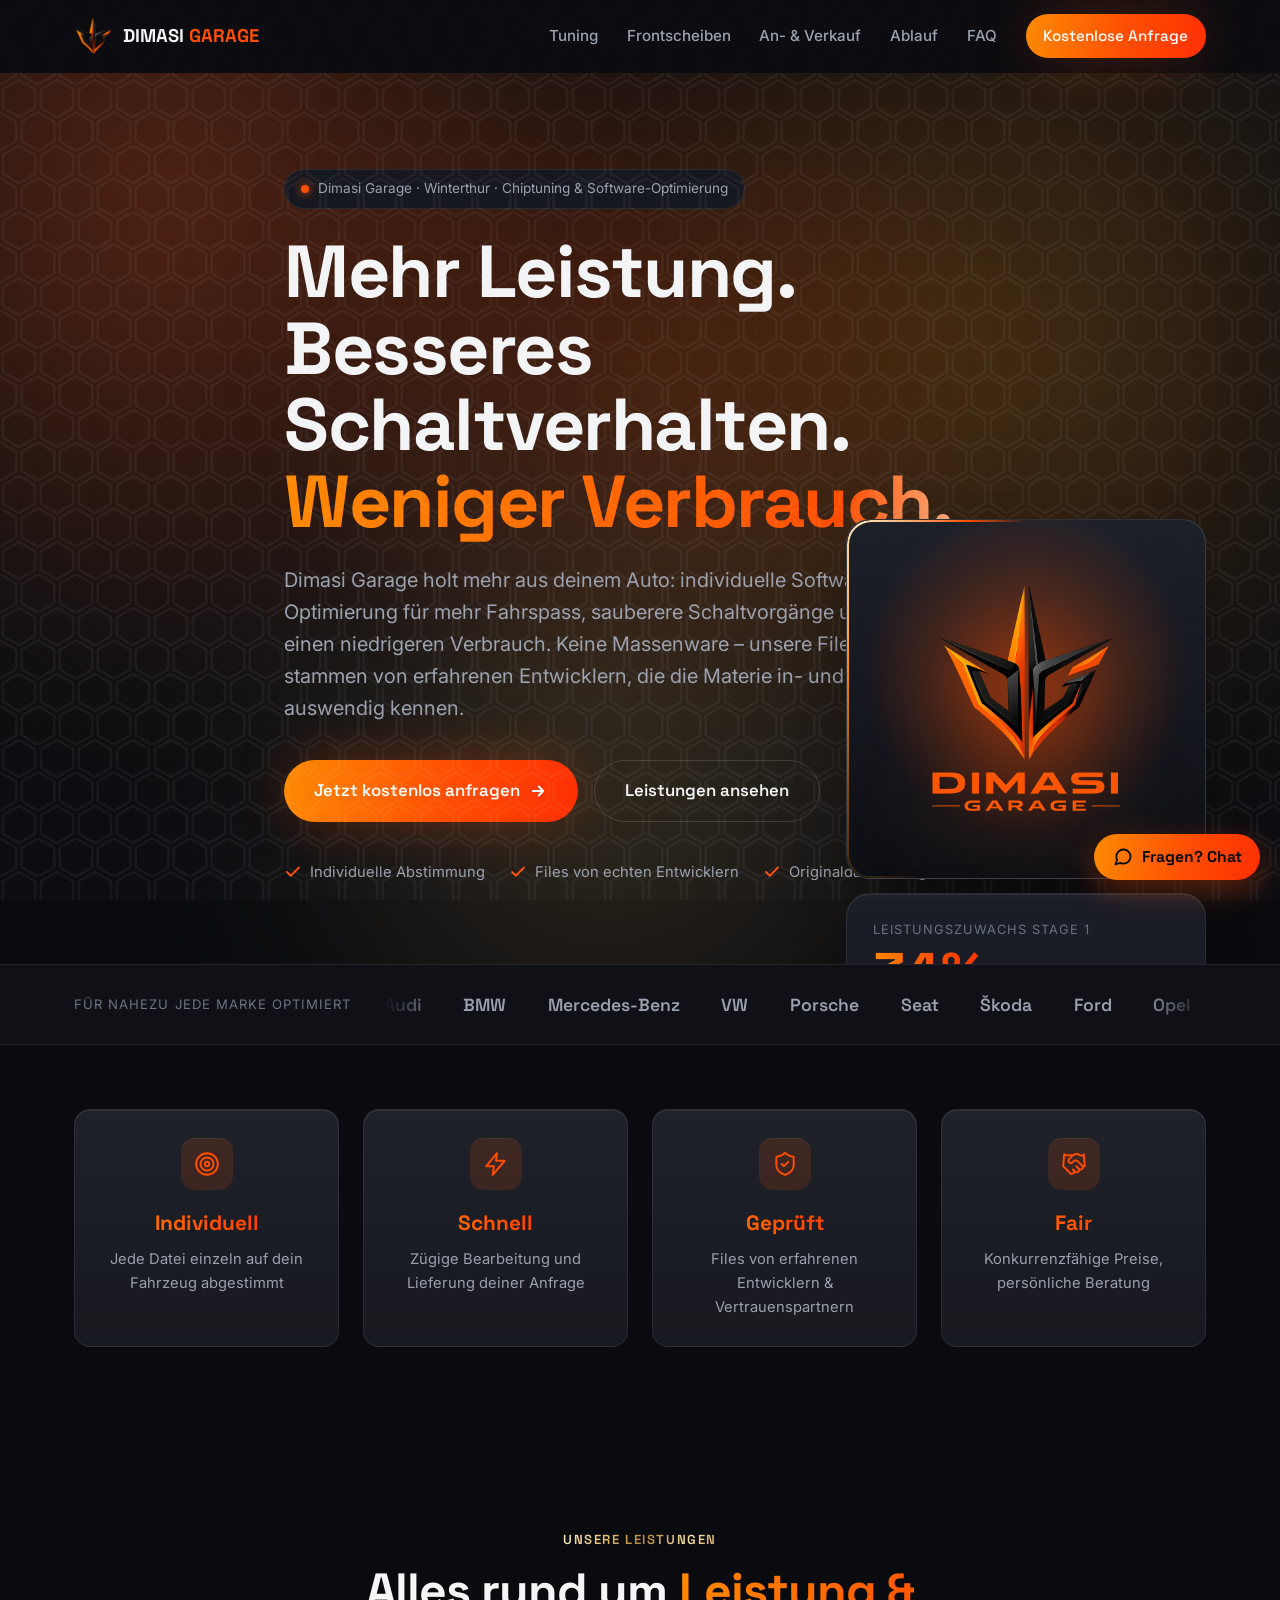
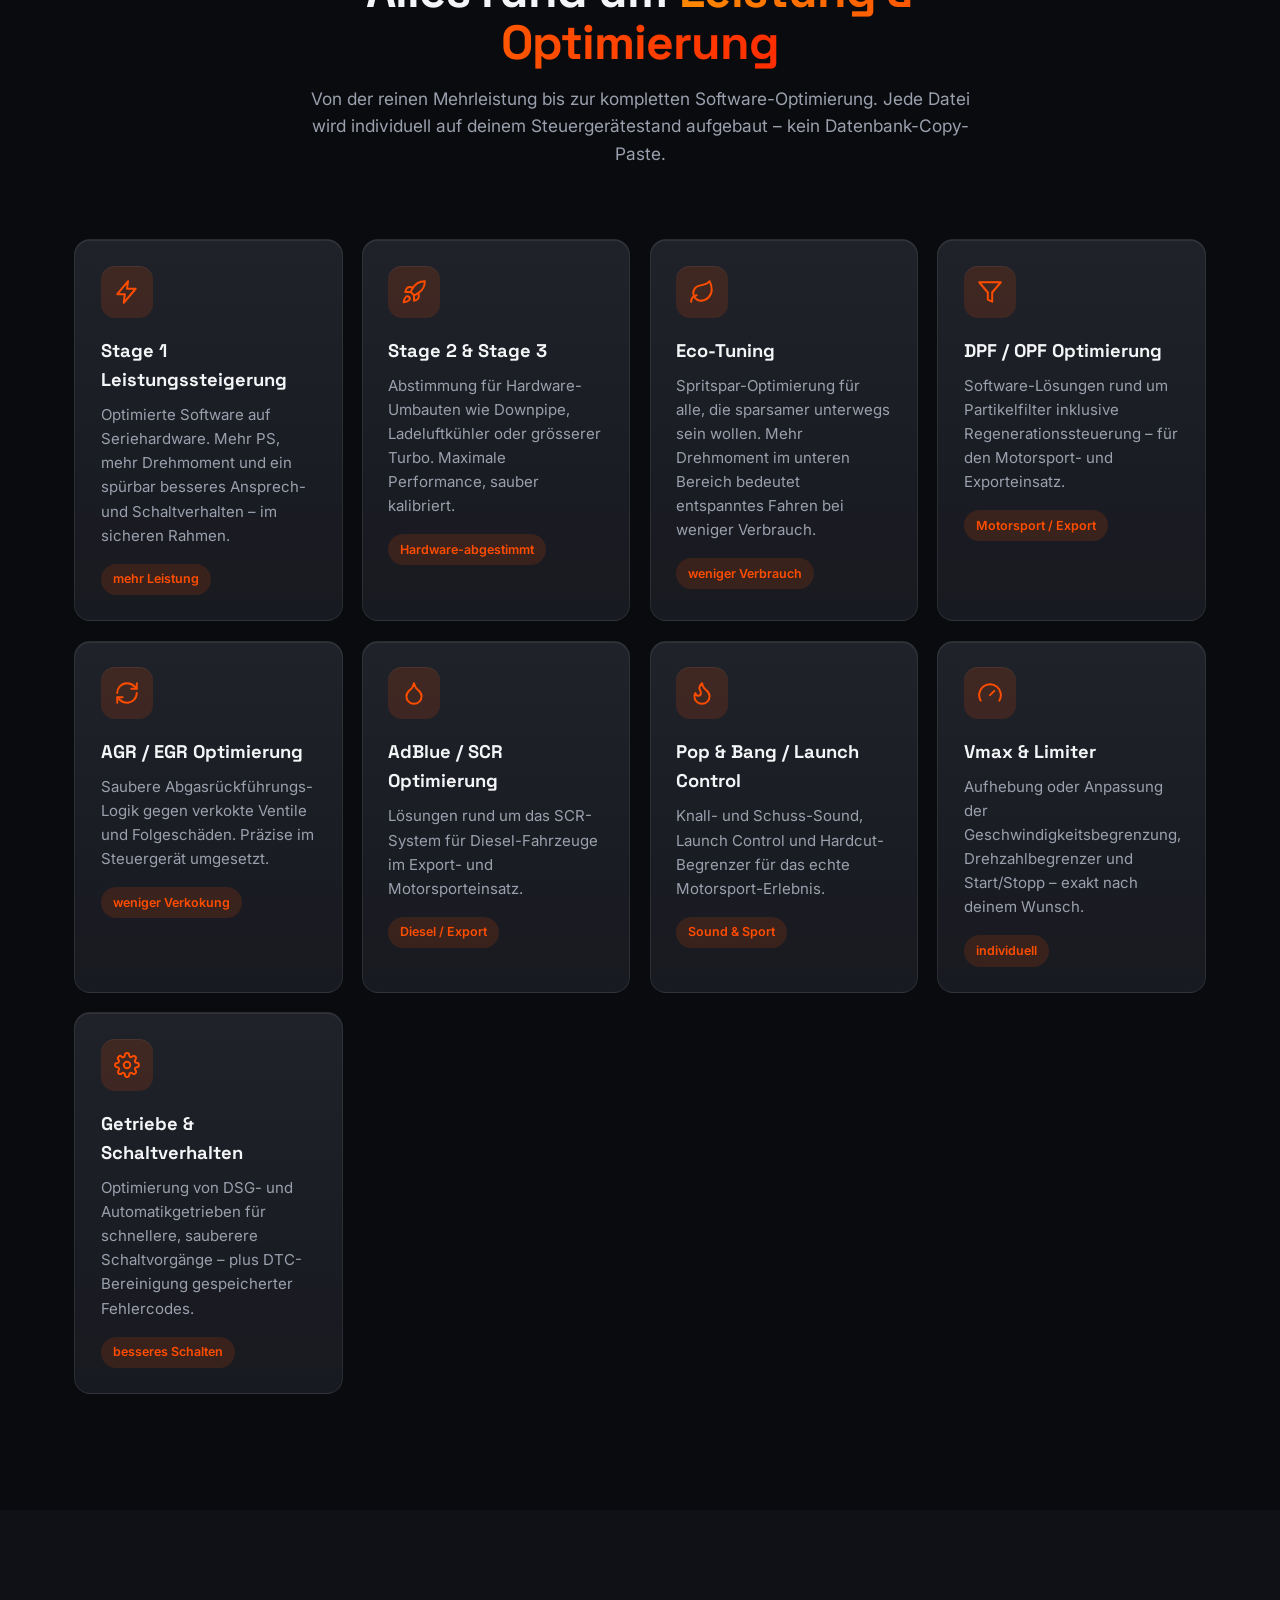
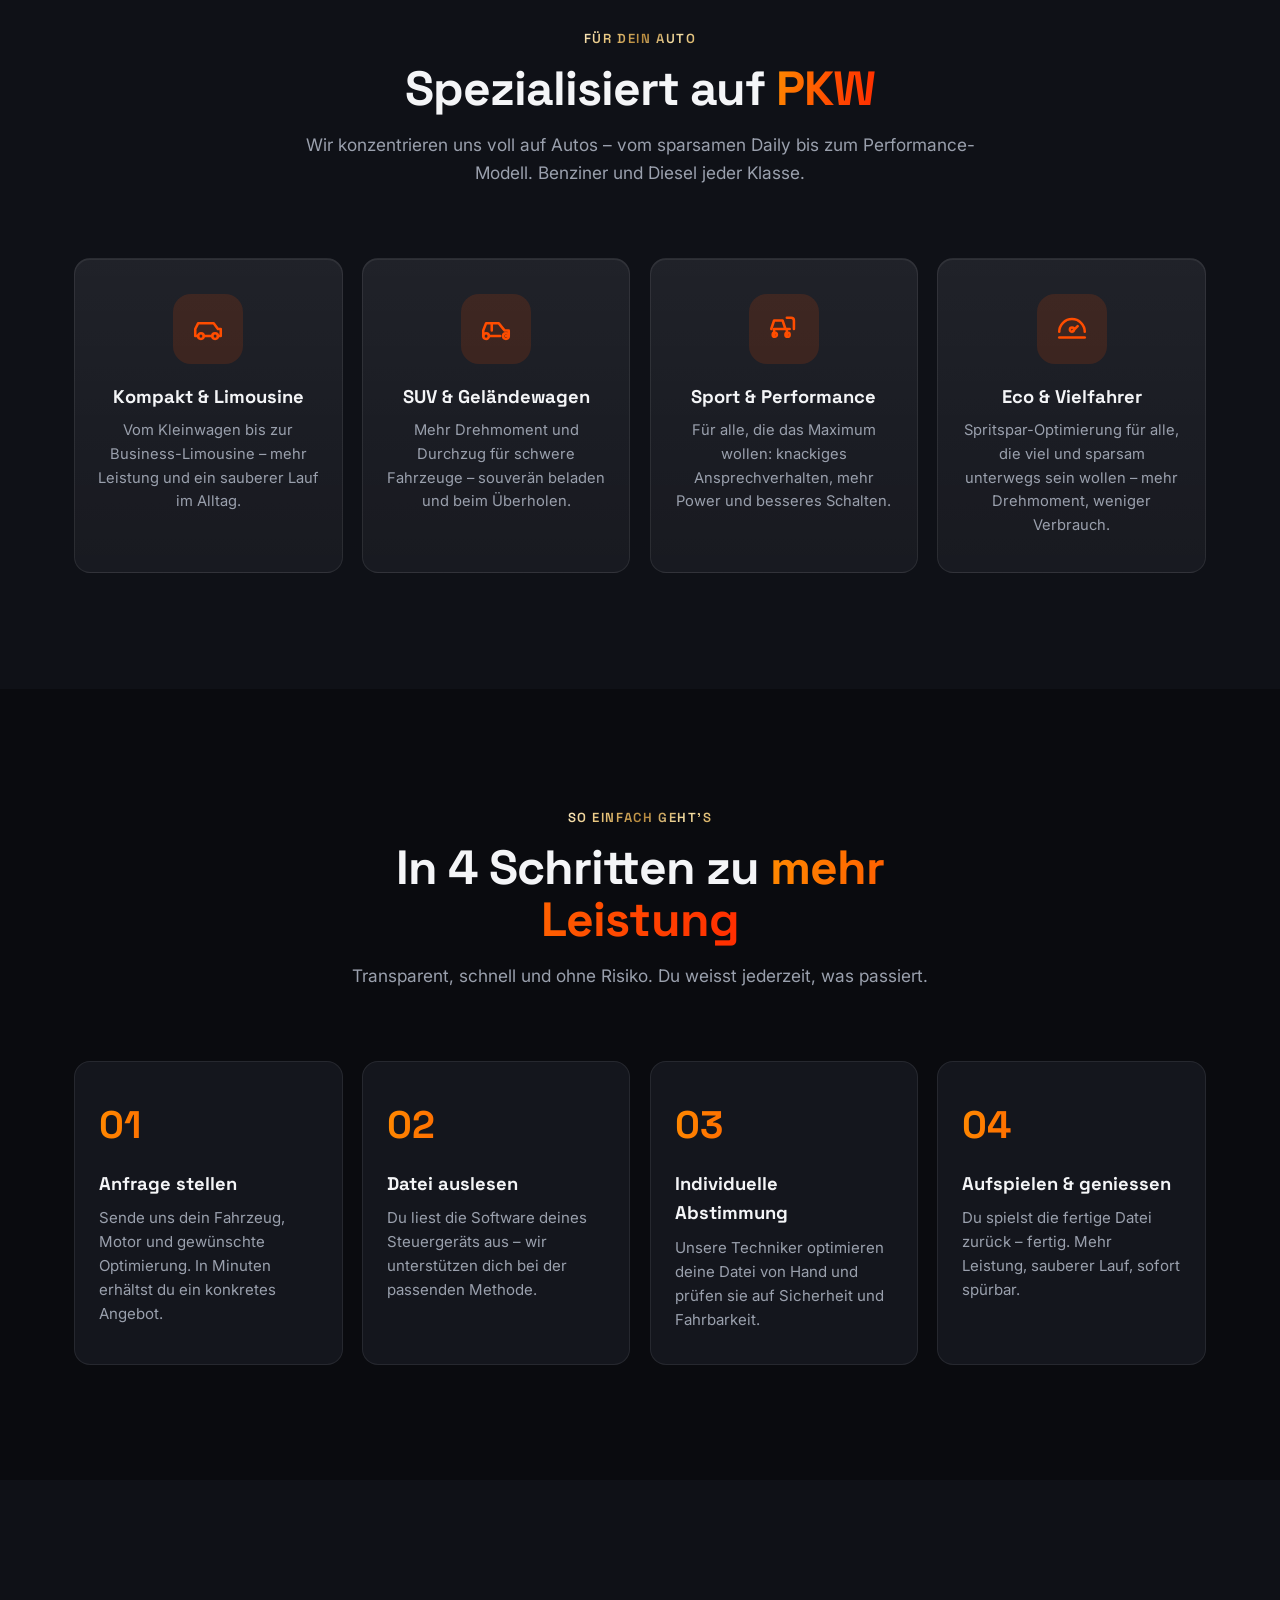
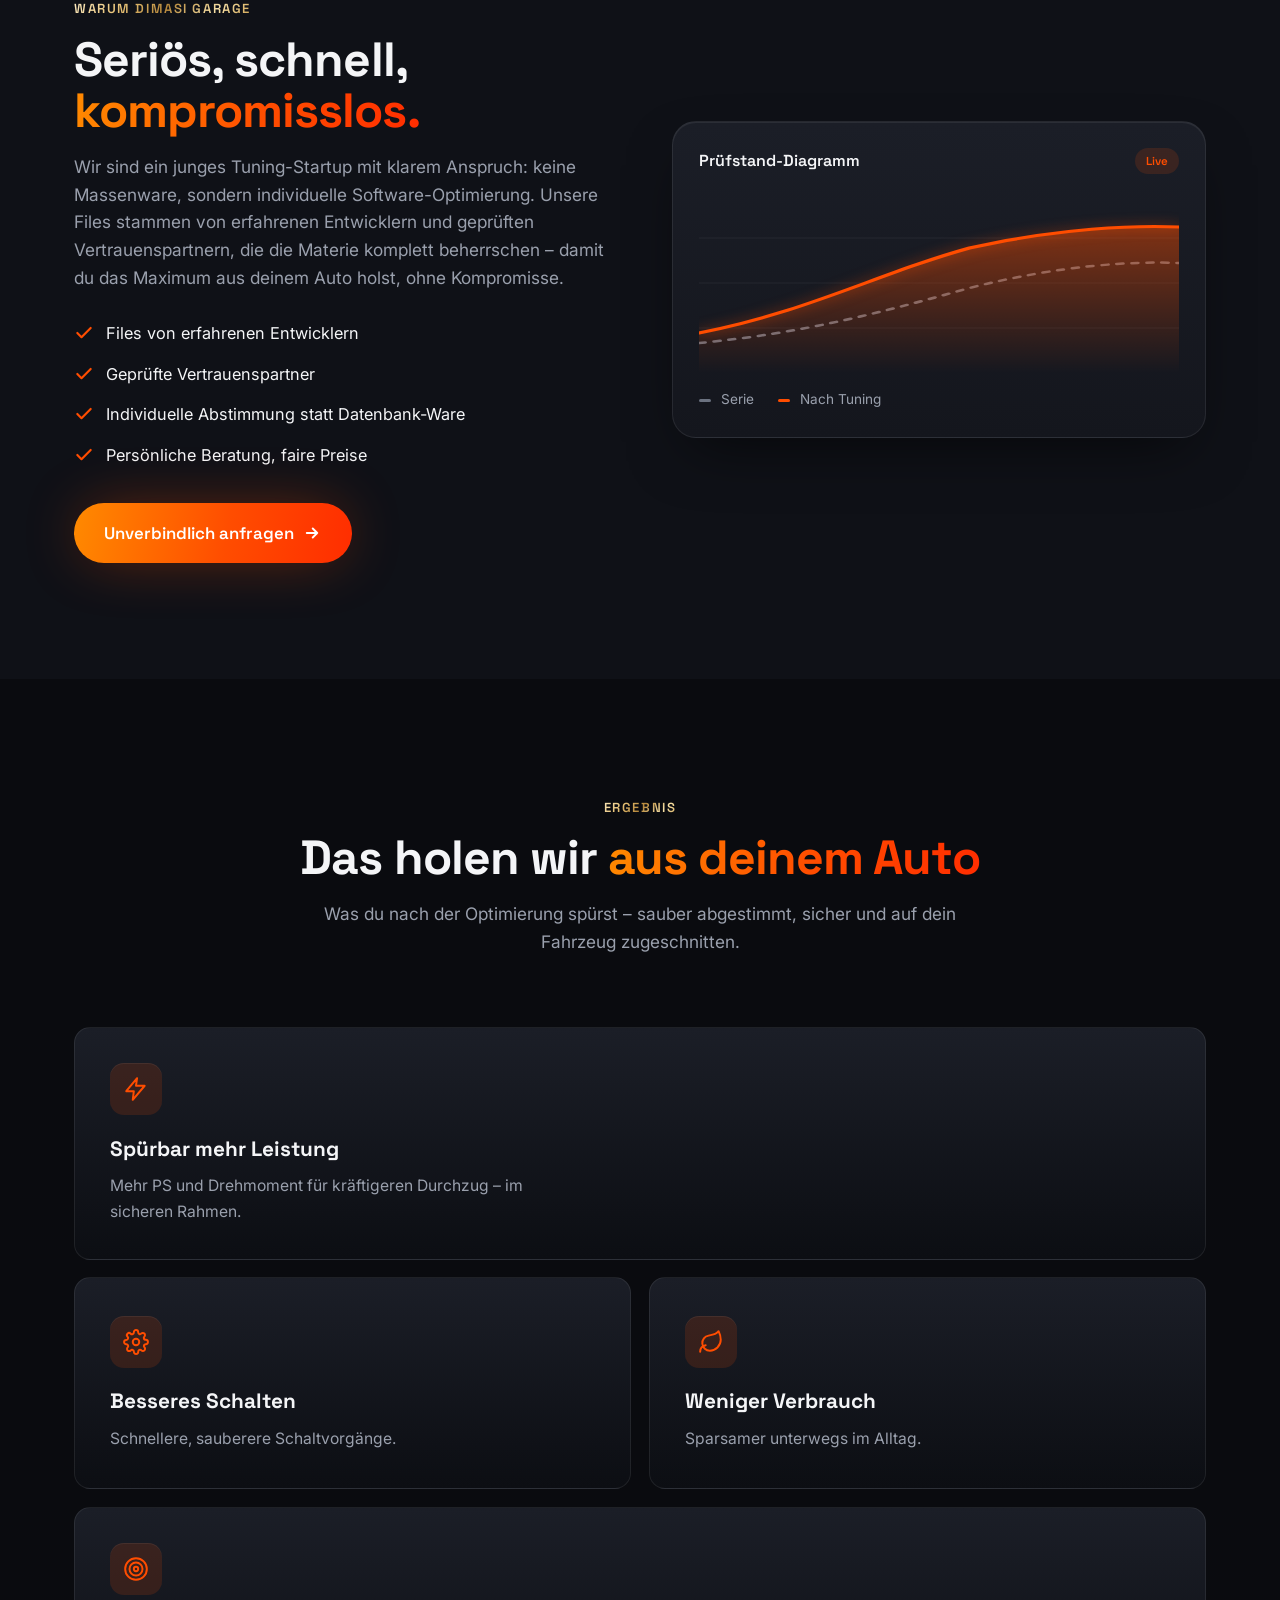
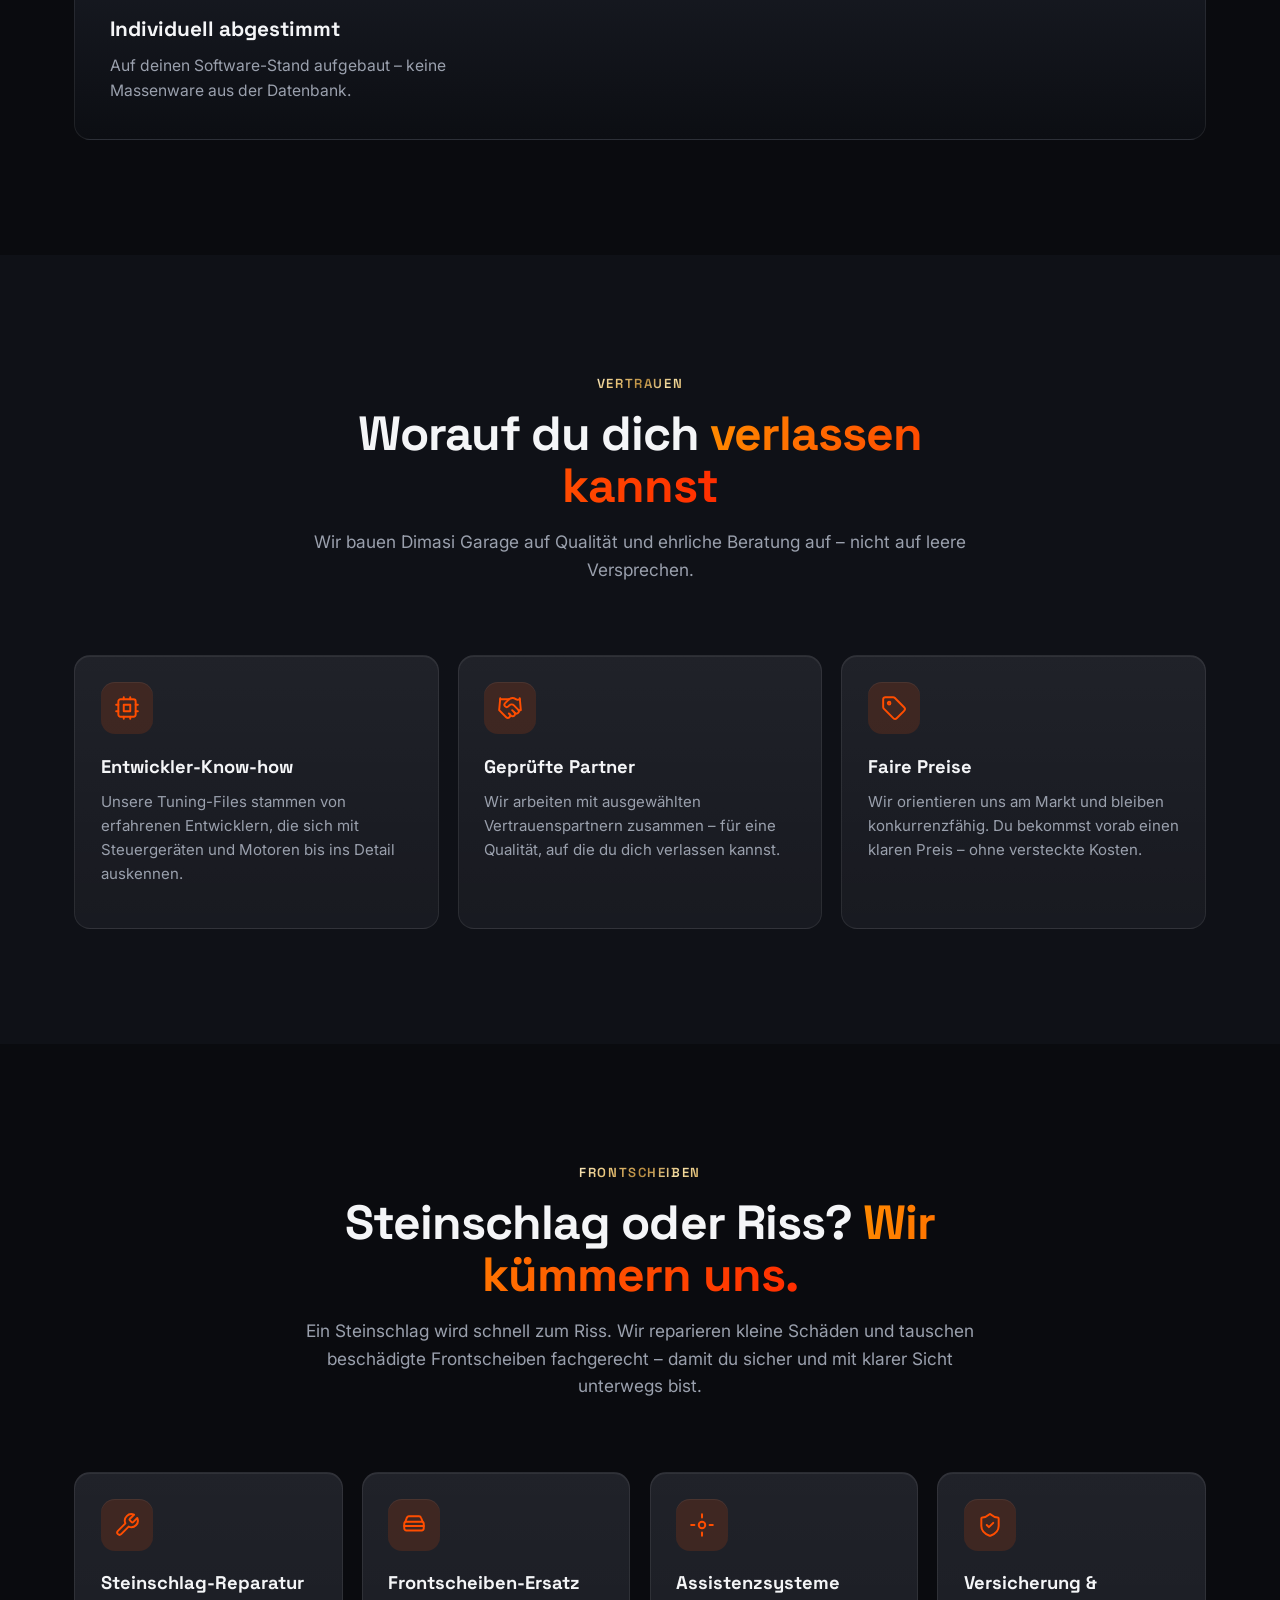
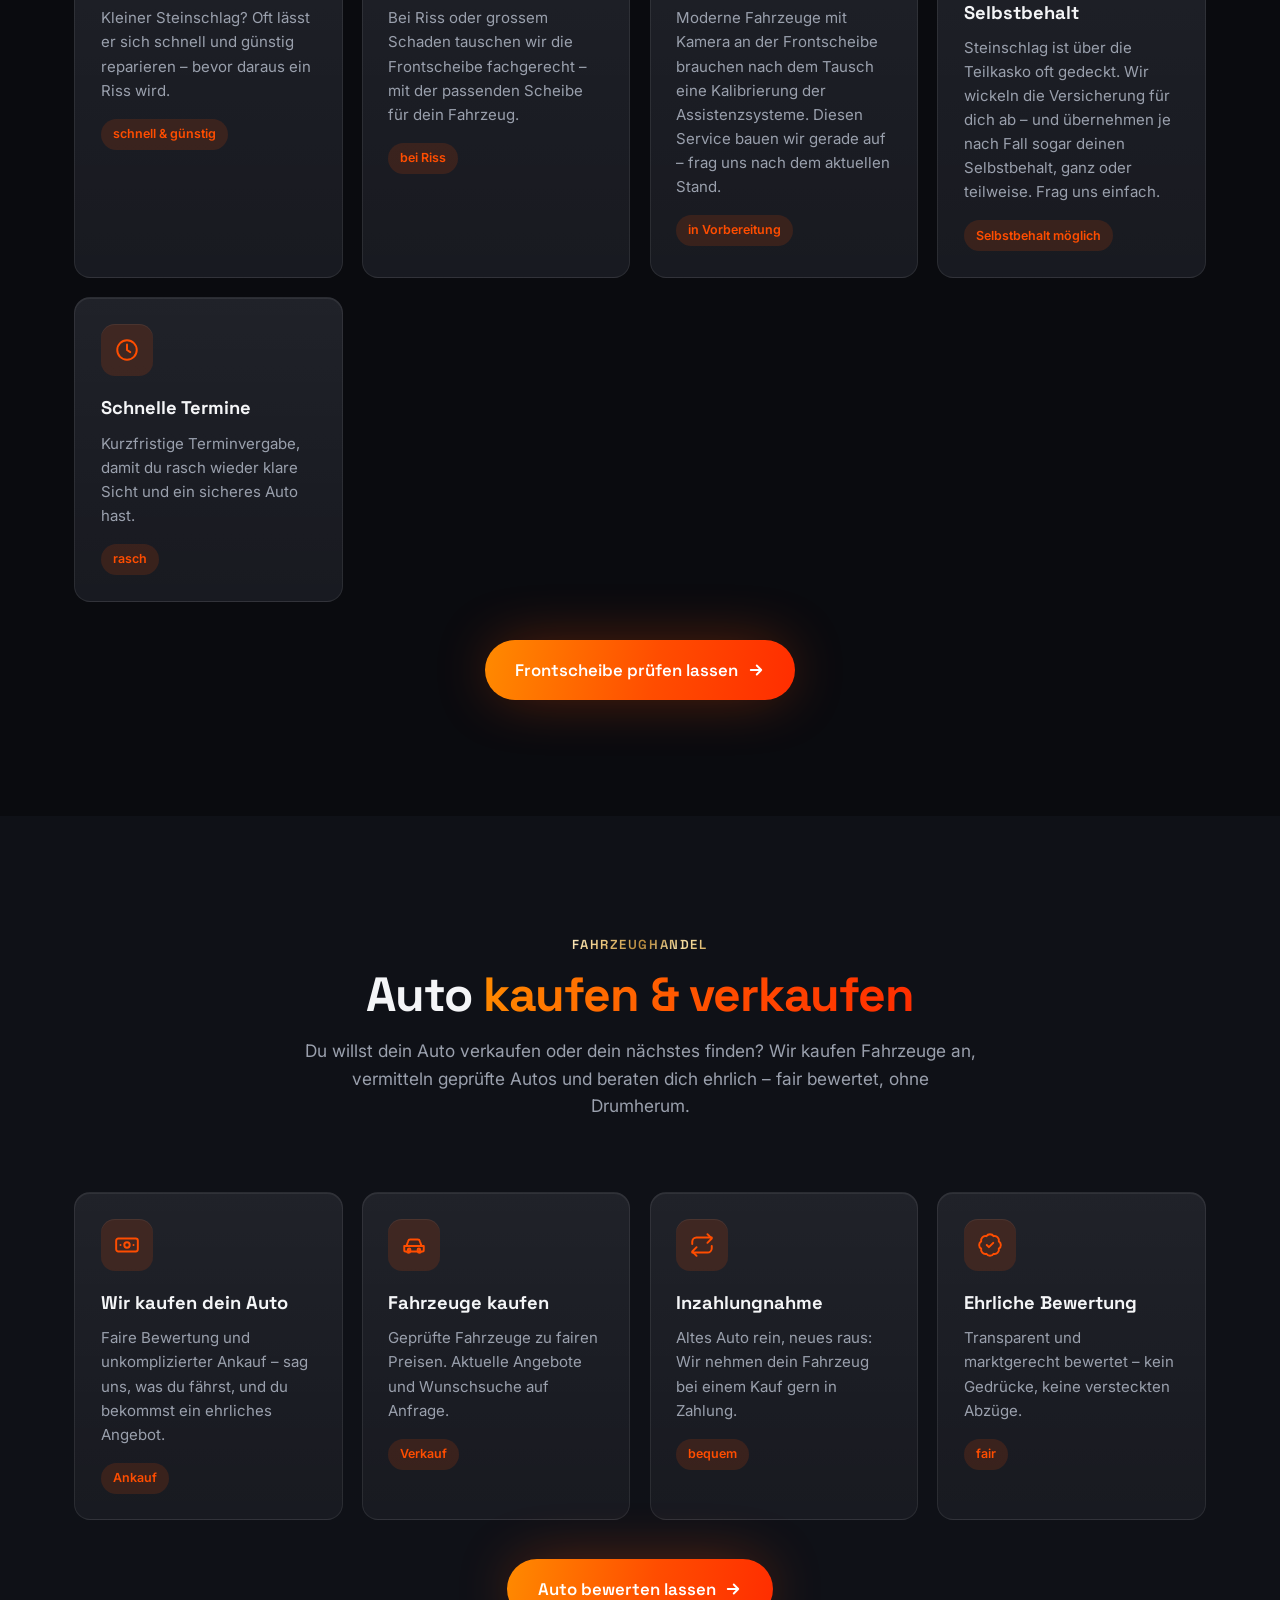
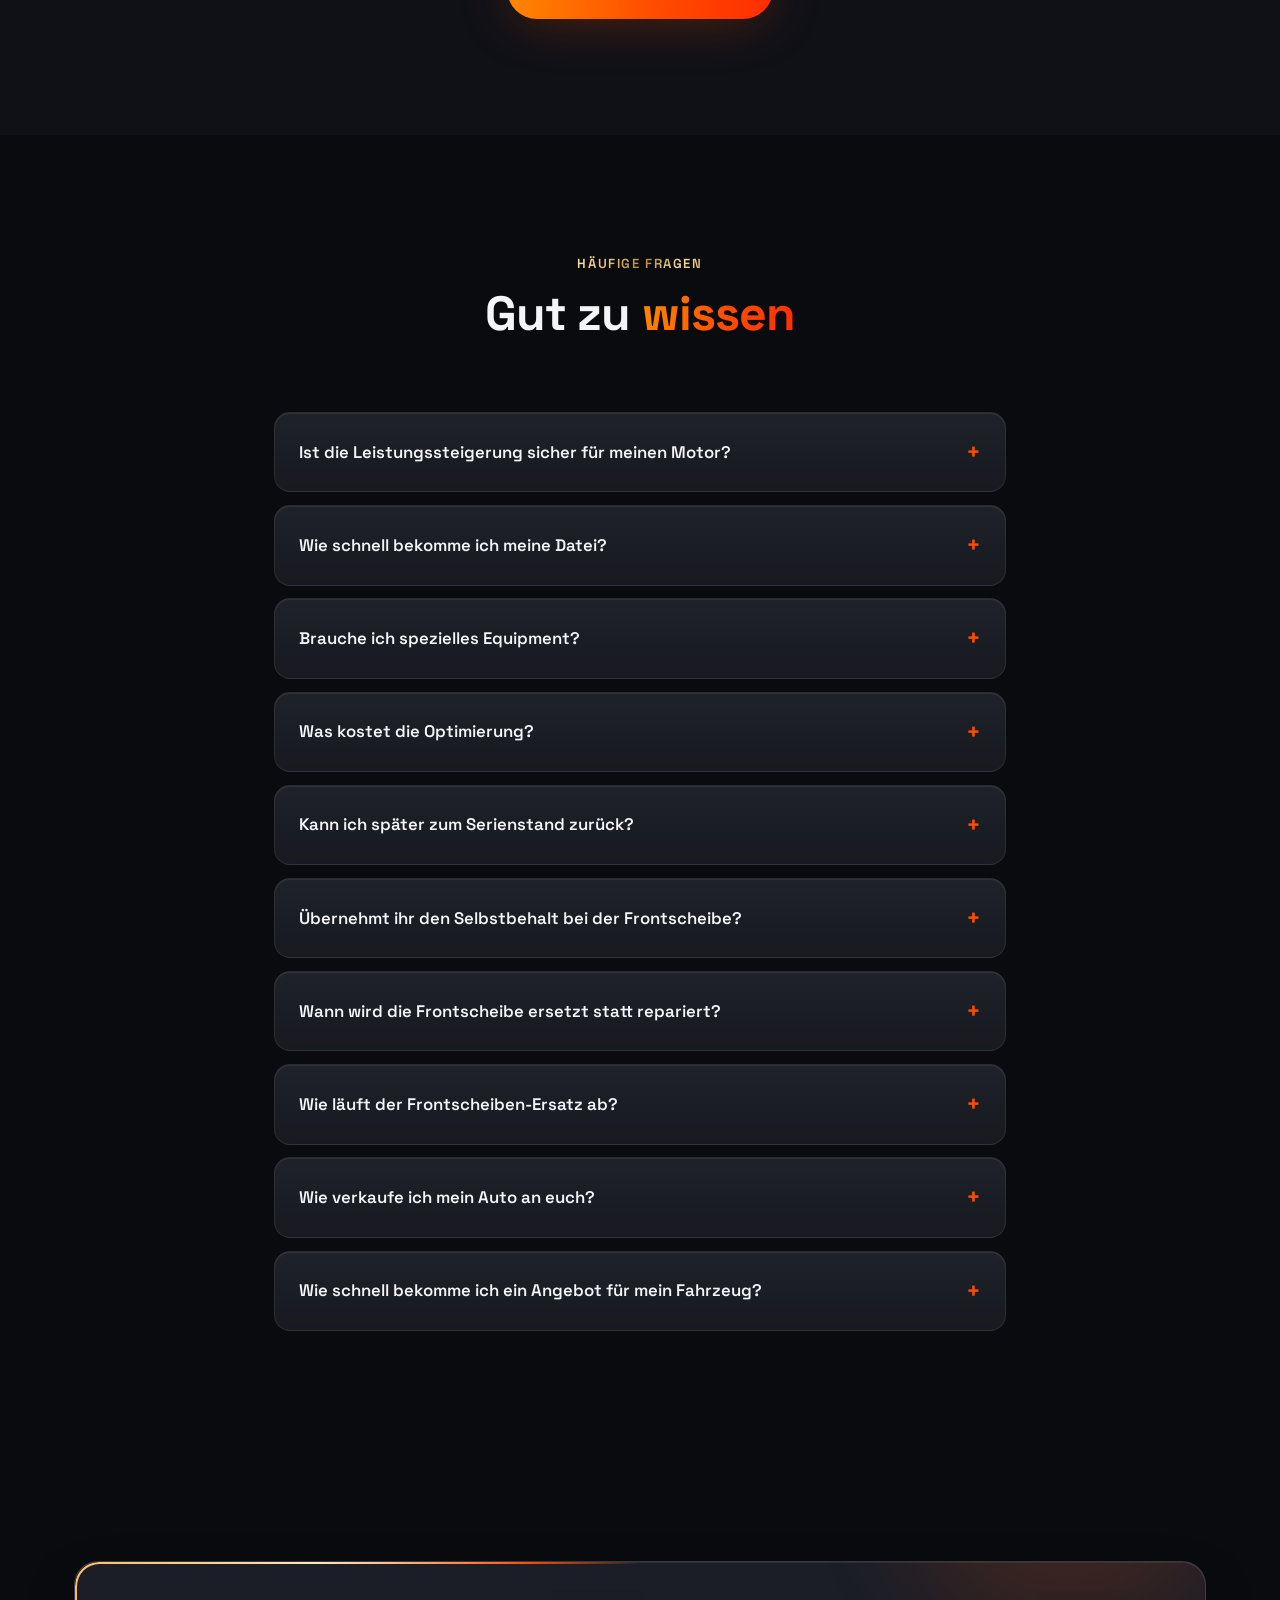
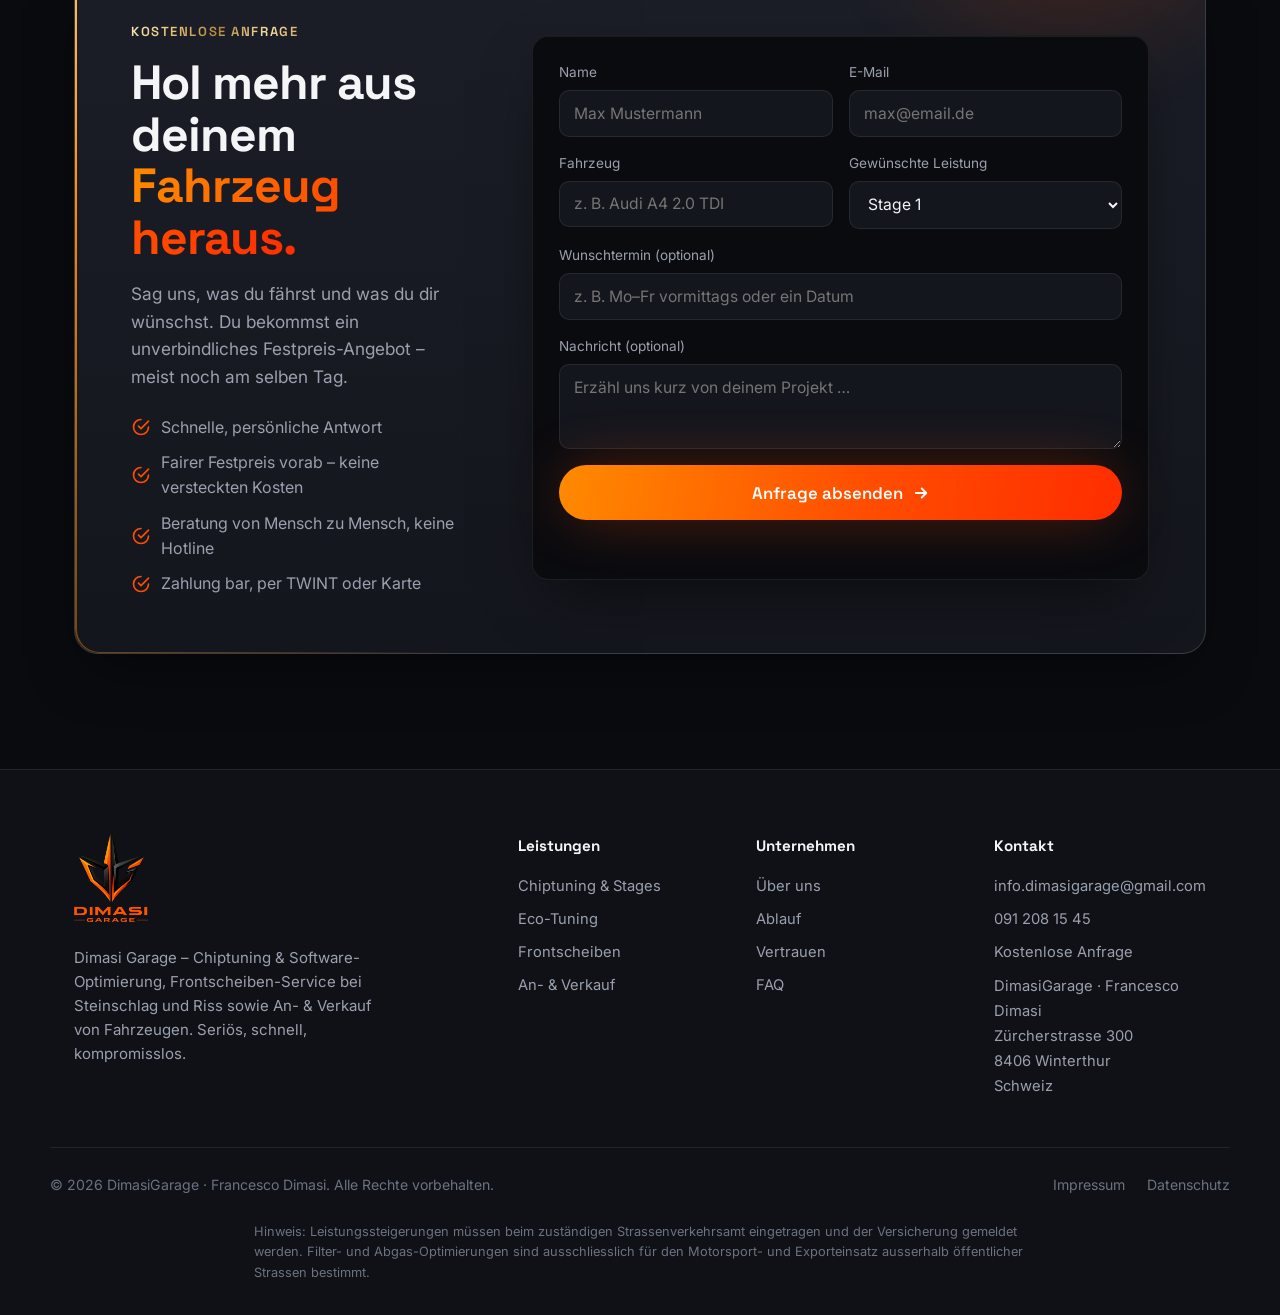
==== dimasi-garage/index.html @ c64d4f8f "feat(dimasi-garage): local SEO foundation Add LocalBusiness/AutoRepair JSON-LD structured data (name" ====
<!DOCTYPE html>
<html lang="de-CH">
<head>
  <meta charset="UTF-8" />
  <meta name="viewport" content="width=device-width, initial-scale=1.0" />
  <title>Dimasi Garage – Chiptuning, Frontscheiben & Fahrzeughandel in Winterthur</title>
  <meta name="description" content="Dimasi Garage aus Winterthur (Schweiz): Chiptuning & Software-Optimierung, Frontscheiben-Service bei Steinschlag und Riss sowie An- & Verkauf von Fahrzeugen. Seriös, schnell, faire Preise." />
  <meta name="theme-color" content="#0a0b0f" />

  <!-- Open Graph -->
  <meta property="og:title" content="Dimasi Garage – Chiptuning, Frontscheiben & Fahrzeughandel" />
  <meta property="og:description" content="Chiptuning & Software-Optimierung, Frontscheiben bei Steinschlag/Riss und Fahrzeug An- & Verkauf in Winterthur – seriös, schnell, kompromisslos." />
  <meta property="og:type" content="website" />
  <meta property="og:locale" content="de_CH" />
  <meta property="og:image" content="assets/img/logo.png" />

  <link rel="icon" type="image/png" href="assets/img/favicon-dg.png" />
  <link rel="preconnect" href="https://fonts.googleapis.com" />
  <link rel="preconnect" href="https://fonts.gstatic.com" crossorigin />
  <link href="https://fonts.googleapis.com/css2?family=Inter:wght@400;500;600;700&family=Space+Grotesk:wght@500;600;700&display=swap" rel="stylesheet" />
  <link rel="stylesheet" href="css/styles.css" />
  <link rel="stylesheet" href="css/chat.css" />
  <link rel="canonical" href="https://dimasigarage.netlify.app/" />

  <!-- Strukturierte Daten für die lokale Google-Suche -->
  <script type="application/ld+json">
  {
    "@context": "https://schema.org",
    "@type": "AutoRepair",
    "name": "Dimasi Garage",
    "image": "https://dimasigarage.netlify.app/assets/img/logo.png",
    "@id": "https://dimasigarage.netlify.app/",
    "url": "https://dimasigarage.netlify.app/",
    "telephone": "+41912081545",
    "email": "info.dimasigarage@gmail.com",
    "address": {
      "@type": "PostalAddress",
      "streetAddress": "Zürcherstrasse 300",
      "postalCode": "8406",
      "addressLocality": "Winterthur",
      "addressCountry": "CH"
    },
    "areaServed": "Winterthur und Umgebung",
    "knowsLanguage": ["de-CH"],
    "makesOffer": [
      { "@type": "Offer", "itemOffered": { "@type": "Service", "name": "Chiptuning & Software-Optimierung" } },
      { "@type": "Offer", "itemOffered": { "@type": "Service", "name": "Frontscheiben-Reparatur & -Ersatz" } },
      { "@type": "Offer", "itemOffered": { "@type": "Service", "name": "Fahrzeug An- & Verkauf" } }
    ]
  }
  </script>
</head>
<body>
  <!-- ============ Progress bar ============ -->
  <div class="scroll-progress" id="scrollProgress" aria-hidden="true"></div>

  <!-- ============ Interaktiver Hexagon-Hintergrund ============ -->
  <div class="hex-fx" id="hexFx" aria-hidden="true"></div>

  <!-- ============ Navigation ============ -->
  <header class="nav" id="nav">
    <div class="container nav__inner">
      <a href="#top" class="brand" aria-label="Dimasi Garage Startseite">
        <img class="brand__logo" src="assets/img/emblem.png" width="165" height="160" alt="" aria-hidden="true" />
        <span class="brand__text">DIMASI<span class="brand__accent"> GARAGE</span></span>
      </a>

      <nav class="nav__links" id="navLinks" aria-label="Hauptnavigation">
        <a href="#leistungen">Tuning</a>
        <a href="#frontscheiben">Frontscheiben</a>
        <a href="#fahrzeughandel">An- &amp; Verkauf</a>
        <a href="#ablauf">Ablauf</a>
        <a href="#faq">FAQ</a>
        <a href="#kontakt" class="btn btn--small btn--primary">Kostenlose Anfrage</a>
      </nav>

      <button class="nav__toggle" id="navToggle" aria-label="Menü öffnen" aria-expanded="false">
        <span></span><span></span><span></span>
      </button>
    </div>
  </header>

  <main id="top">
    <!-- ============ Hero ============ -->
    <section class="hero">
      <div class="hero__aurora" aria-hidden="true"></div>
      <div class="hero__glow" aria-hidden="true"></div>
      <div class="hero__grid-bg" aria-hidden="true"></div>
      <div class="container hero__inner">
        <span class="badge reveal" data-reveal>
          <span class="badge__dot"></span> Dimasi Garage · Winterthur · Chiptuning &amp; Software-Optimierung
        </span>
        <h1 class="hero__title reveal" data-reveal>
          Mehr Leistung.<br />
          Besseres Schaltverhalten.<br />
          <span class="text-gradient shimmer">Weniger Verbrauch.</span>
        </h1>
        <p class="hero__sub reveal" data-reveal>
          Dimasi Garage holt mehr aus deinem Auto: individuelle Software-Optimierung
          für mehr Fahrspass, sauberere Schaltvorgänge und einen niedrigeren Verbrauch.
          Keine Massenware – unsere Files stammen von erfahrenen Entwicklern, die die
          Materie in- und auswendig kennen.
        </p>
        <div class="hero__cta reveal" data-reveal>
          <a href="#kontakt" class="btn btn--primary btn--large">
            Jetzt kostenlos anfragen
            <svg viewBox="0 0 24 24" width="18" height="18" fill="none" stroke="currentColor" stroke-width="2.5" stroke-linecap="round" stroke-linejoin="round"><path d="M5 12h14M13 6l6 6-6 6"/></svg>
          </a>
          <a href="#leistungen" class="btn btn--ghost btn--large">Leistungen ansehen</a>
        </div>

        <ul class="hero__trust reveal" data-reveal>
          <li><svg viewBox="0 0 24 24" width="18" height="18" fill="none" stroke="currentColor" stroke-width="2.4" stroke-linecap="round" stroke-linejoin="round"><path d="M20 6 9 17l-5-5"/></svg> Individuelle Abstimmung</li>
          <li><svg viewBox="0 0 24 24" width="18" height="18" fill="none" stroke="currentColor" stroke-width="2.4" stroke-linecap="round" stroke-linejoin="round"><path d="M20 6 9 17l-5-5"/></svg> Files von echten Entwicklern</li>
          <li><svg viewBox="0 0 24 24" width="18" height="18" fill="none" stroke="currentColor" stroke-width="2.4" stroke-linecap="round" stroke-linejoin="round"><path d="M20 6 9 17l-5-5"/></svg> Originaldatei wird gesichert</li>
        </ul>
      </div>

      <!-- Hero visual + live power gauge -->
      <div class="hero__card reveal" data-reveal>
        <div class="hero__visual beam">
          <span class="hero__visual-streaks" aria-hidden="true"></span>
          <span class="hero__visual-glow" aria-hidden="true"></span>
          <img class="hero__visual-logo" src="assets/img/logo.png" width="568" height="680" alt="Dimasi Garage" />
        </div>
        <div class="gauge gauge--overlay">
          <div class="gauge__label">Leistungszuwachs Stage 1</div>
          <div class="gauge__value"><span class="counter" data-target="34" data-suffix="%">0</span></div>
          <div class="gauge__bars">
            <div class="gauge__bar"><span style="--w:62%"><i>Serie</i></span></div>
            <div class="gauge__bar gauge__bar--tuned"><span style="--w:96%"><i>Getunt</i></span></div>
          </div>
          <div class="gauge__meta">
            <div><strong class="counter" data-target="62" data-suffix=" PS">0</strong><span>Mehrleistung Ø</span></div>
            <div><strong class="counter" data-target="78" data-suffix=" Nm">0</strong><span>Mehr Drehmoment Ø</span></div>
          </div>
        </div>
      </div>
    </section>

    <!-- ============ Logos / trust strip ============ -->
    <section class="strip" aria-label="Unterstützte Marken">
      <div class="container strip__inner">
        <span class="strip__label">Für nahezu jede Marke optimiert</span>
        <div class="strip__marquee">
          <div class="strip__track">
            <span>Audi</span><span>BMW</span><span>Mercedes-Benz</span><span>VW</span><span>Porsche</span><span>Seat</span><span>Škoda</span><span>Ford</span><span>Opel</span><span>Renault</span><span>Peugeot</span><span>Volvo</span><span>Toyota</span><span>Hyundai</span><span>Mazda</span>
            <span>Audi</span><span>BMW</span><span>Mercedes-Benz</span><span>VW</span><span>Porsche</span><span>Seat</span><span>Škoda</span><span>Ford</span><span>Opel</span><span>Renault</span><span>Peugeot</span><span>Volvo</span><span>Toyota</span><span>Hyundai</span><span>Mazda</span>
          </div>
        </div>
      </div>
    </section>

    <!-- ============ Werte ============ -->
    <section class="stats">
      <div class="container stats__grid">
        <div class="stat reveal" data-reveal>
          <div class="stat__icon" aria-hidden="true"><svg viewBox="0 0 24 24" fill="none" stroke="currentColor" stroke-width="1.8" stroke-linecap="round" stroke-linejoin="round"><circle cx="12" cy="12" r="10"/><circle cx="12" cy="12" r="6"/><circle cx="12" cy="12" r="2"/></svg></div>
          <div class="stat__title">Individuell</div>
          <div class="stat__label">Jede Datei einzeln auf dein Fahrzeug abgestimmt</div>
        </div>
        <div class="stat reveal" data-reveal>
          <div class="stat__icon" aria-hidden="true"><svg viewBox="0 0 24 24" fill="none" stroke="currentColor" stroke-width="1.8" stroke-linecap="round" stroke-linejoin="round"><path d="M13 2 3 14h7l-1 8 11-13h-8l1-7z"/></svg></div>
          <div class="stat__title">Schnell</div>
          <div class="stat__label">Zügige Bearbeitung und Lieferung deiner Anfrage</div>
        </div>
        <div class="stat reveal" data-reveal>
          <div class="stat__icon" aria-hidden="true"><svg viewBox="0 0 24 24" fill="none" stroke="currentColor" stroke-width="1.8" stroke-linecap="round" stroke-linejoin="round"><path d="M20 13c0 5-3.5 7.5-7.66 8.95a1 1 0 0 1-.67-.01C7.5 20.5 4 18 4 13V6a1 1 0 0 1 1-1c2 0 4.5-1.2 6.24-2.72a1.17 1.17 0 0 1 1.52 0C14.51 3.81 17 5 19 5a1 1 0 0 1 1 1z"/><path d="m9 12 2 2 4-4"/></svg></div>
          <div class="stat__title">Geprüft</div>
          <div class="stat__label">Files von erfahrenen Entwicklern &amp; Vertrauenspartnern</div>
        </div>
        <div class="stat reveal" data-reveal>
          <div class="stat__icon" aria-hidden="true"><svg viewBox="0 0 24 24" fill="none" stroke="currentColor" stroke-width="1.8" stroke-linecap="round" stroke-linejoin="round"><path d="m11 17 2 2a1 1 0 1 0 3-3"/><path d="m14 14 2.5 2.5a1 1 0 1 0 3-3l-3.88-3.88a3 3 0 0 0-4.24 0l-.88.88a1 1 0 1 1-3-3l2.81-2.81a5.79 5.79 0 0 1 7.06-.87l.47.28a2 2 0 0 0 1.42.25L21 4"/><path d="m21 3 1 11h-2"/><path d="M3 3 2 14l6.5 6.5a1 1 0 1 0 3-3"/><path d="M3 4h8"/></svg></div>
          <div class="stat__title">Fair</div>
          <div class="stat__label">Konkurrenzfähige Preise, persönliche Beratung</div>
        </div>
      </div>
    </section>

    <!-- ============ Leistungen / Services ============ -->
    <section class="section" id="leistungen">
      <div class="container">
        <div class="section__head reveal" data-reveal>
          <span class="eyebrow">Unsere Leistungen</span>
          <h2 class="section__title">Alles rund um <span class="text-gradient">Leistung & Optimierung</span></h2>
          <p class="section__lead">
            Von der reinen Mehrleistung bis zur kompletten Software-Optimierung. Jede Datei
            wird individuell auf deinem Steuergerätestand aufgebaut – kein Datenbank-Copy-Paste.
          </p>
        </div>

        <div class="cards">
          <article class="card reveal" data-reveal>
            <div class="card__icon"><svg viewBox="0 0 24 24" fill="none" stroke="currentColor" stroke-width="1.8" stroke-linecap="round" stroke-linejoin="round"><path d="M13 2 3 14h7l-1 8 11-13h-8l1-7z"/></svg></div>
            <h3>Stage 1 Leistungssteigerung</h3>
            <p>Optimierte Software auf Seriehardware. Mehr PS, mehr Drehmoment und ein spürbar besseres Ansprech- und Schaltverhalten – im sicheren Rahmen.</p>
            <span class="card__tag">mehr Leistung</span>
          </article>

          <article class="card reveal" data-reveal>
            <div class="card__icon"><svg viewBox="0 0 24 24" fill="none" stroke="currentColor" stroke-width="1.8" stroke-linecap="round" stroke-linejoin="round"><path d="M4.5 16.5c-1.5 1.26-2 5-2 5s3.74-.5 5-2c.79-.79.78-2.06-.02-2.86a2.02 2.02 0 0 0-2.98-.14z"/><path d="M12 15l-3-3a22 22 0 0 1 2-3.95A12.88 12.88 0 0 1 22 2c0 2.72-.78 7.5-6 11a22.35 22.35 0 0 1-4 2z"/><path d="M9 12H4s.55-3.03 2-4c1.62-1.08 5 0 5 0"/><path d="M12 15v5s3.03-.55 4-2c1.08-1.62 0-5 0-5"/></svg></div>
            <h3>Stage 2 & Stage 3</h3>
            <p>Abstimmung für Hardware-Umbauten wie Downpipe, Ladeluftkühler oder grösserer Turbo. Maximale Performance, sauber kalibriert.</p>
            <span class="card__tag">Hardware-abgestimmt</span>
          </article>

          <article class="card reveal" data-reveal>
            <div class="card__icon"><svg viewBox="0 0 24 24" fill="none" stroke="currentColor" stroke-width="1.8" stroke-linecap="round" stroke-linejoin="round"><path d="M11 20A7 7 0 0 1 9.8 6.1C15.5 5 17 4.48 19 2c1 2 2 4.18 2 8 0 5.5-4.78 10-10 10Z"/><path d="M2 21c0-3 1.85-5.36 5.08-6"/></svg></div>
            <h3>Eco-Tuning</h3>
            <p>Spritspar-Optimierung für alle, die sparsamer unterwegs sein wollen. Mehr Drehmoment im unteren Bereich bedeutet entspanntes Fahren bei weniger Verbrauch.</p>
            <span class="card__tag">weniger Verbrauch</span>
          </article>

          <article class="card reveal" data-reveal>
            <div class="card__icon"><svg viewBox="0 0 24 24" fill="none" stroke="currentColor" stroke-width="1.8" stroke-linecap="round" stroke-linejoin="round"><path d="M22 3H2l8 9.46V19l4 2v-8.54z"/></svg></div>
            <h3>DPF / OPF Optimierung</h3>
            <p>Software-Lösungen rund um Partikelfilter inklusive Regenerationssteuerung – für den Motorsport- und Exporteinsatz.</p>
            <span class="card__tag">Motorsport / Export</span>
          </article>

          <article class="card reveal" data-reveal>
            <div class="card__icon"><svg viewBox="0 0 24 24" fill="none" stroke="currentColor" stroke-width="1.8" stroke-linecap="round" stroke-linejoin="round"><path d="M3 12a9 9 0 0 1 9-9 9.75 9.75 0 0 1 6.74 2.74L21 8"/><path d="M21 3v5h-5"/><path d="M21 12a9 9 0 0 1-9 9 9.75 9.75 0 0 1-6.74-2.74L3 16"/><path d="M8 16H3v5"/></svg></div>
            <h3>AGR / EGR Optimierung</h3>
            <p>Saubere Abgasrückführungs-Logik gegen verkokte Ventile und Folgeschäden. Präzise im Steuergerät umgesetzt.</p>
            <span class="card__tag">weniger Verkokung</span>
          </article>

          <article class="card reveal" data-reveal>
            <div class="card__icon"><svg viewBox="0 0 24 24" fill="none" stroke="currentColor" stroke-width="1.8" stroke-linecap="round" stroke-linejoin="round"><path d="M12 22a7 7 0 0 0 7-7c0-2-1-3.9-3-5.5s-3.5-4-4-6.5c-.5 2.5-2 4.9-4 6.5C6 11.1 5 13 5 15a7 7 0 0 0 7 7z"/></svg></div>
            <h3>AdBlue / SCR Optimierung</h3>
            <p>Lösungen rund um das SCR-System für Diesel-Fahrzeuge im Export- und Motorsporteinsatz.</p>
            <span class="card__tag">Diesel / Export</span>
          </article>

          <article class="card reveal" data-reveal>
            <div class="card__icon"><svg viewBox="0 0 24 24" fill="none" stroke="currentColor" stroke-width="1.8" stroke-linecap="round" stroke-linejoin="round"><path d="M8.5 14.5A2.5 2.5 0 0 0 11 12c0-1.38-.5-2-1-3-1.07-2.14-.22-4.05 2-6 .5 2.5 2 4.9 4 6.5 2 1.6 3 3.5 3 5.5a7 7 0 1 1-14 0c0-1.15.43-2.29 1-3a2.5 2.5 0 0 0 2.5 2.5z"/></svg></div>
            <h3>Pop &amp; Bang / Launch Control</h3>
            <p>Knall- und Schuss-Sound, Launch Control und Hardcut-Begrenzer für das echte Motorsport-Erlebnis.</p>
            <span class="card__tag">Sound &amp; Sport</span>
          </article>

          <article class="card reveal" data-reveal>
            <div class="card__icon"><svg viewBox="0 0 24 24" fill="none" stroke="currentColor" stroke-width="1.8" stroke-linecap="round" stroke-linejoin="round"><path d="M3.34 19a10 10 0 1 1 17.32 0"/><path d="m12 14 4-4"/></svg></div>
            <h3>Vmax &amp; Limiter</h3>
            <p>Aufhebung oder Anpassung der Geschwindigkeitsbegrenzung, Drehzahlbegrenzer und Start/Stopp – exakt nach deinem Wunsch.</p>
            <span class="card__tag">individuell</span>
          </article>

          <article class="card reveal" data-reveal>
            <div class="card__icon"><svg viewBox="0 0 24 24" fill="none" stroke="currentColor" stroke-width="1.8" stroke-linecap="round" stroke-linejoin="round"><circle cx="12" cy="12" r="3"/><path d="M19.4 15a1.65 1.65 0 0 0 .33 1.82l.06.06a2 2 0 1 1-2.83 2.83l-.06-.06a1.65 1.65 0 0 0-1.82-.33 1.65 1.65 0 0 0-1 1.51V21a2 2 0 0 1-4 0v-.09A1.65 1.65 0 0 0 9 19.4a1.65 1.65 0 0 0-1.82.33l-.06.06a2 2 0 1 1-2.83-2.83l.06-.06a1.65 1.65 0 0 0 .33-1.82 1.65 1.65 0 0 0-1.51-1H3a2 2 0 0 1 0-4h.09A1.65 1.65 0 0 0 4.6 9a1.65 1.65 0 0 0-.33-1.82l-.06-.06a2 2 0 1 1 2.83-2.83l.06.06a1.65 1.65 0 0 0 1.82.33H9a1.65 1.65 0 0 0 1-1.51V3a2 2 0 0 1 4 0v.09a1.65 1.65 0 0 0 1 1.51 1.65 1.65 0 0 0 1.82-.33l.06-.06a2 2 0 1 1 2.83 2.83l-.06.06a1.65 1.65 0 0 0-.33 1.82V9a1.65 1.65 0 0 0 1.51 1H21a2 2 0 0 1 0 4h-.09a1.65 1.65 0 0 0-1.51 1z"/></svg></div>
            <h3>Getriebe &amp; Schaltverhalten</h3>
            <p>Optimierung von DSG- und Automatikgetrieben für schnellere, sauberere Schaltvorgänge – plus DTC-Bereinigung gespeicherter Fehlercodes.</p>
            <span class="card__tag">besseres Schalten</span>
          </article>
        </div>
      </div>
    </section>

    <!-- ============ Fahrzeuge ============ -->
    <section class="section section--alt" id="fahrzeuge">
      <div class="container">
        <div class="section__head reveal" data-reveal>
          <span class="eyebrow">Für dein Auto</span>
          <h2 class="section__title">Spezialisiert auf <span class="text-gradient">PKW</span></h2>
          <p class="section__lead">Wir konzentrieren uns voll auf Autos – vom sparsamen Daily bis zum Performance-Modell. Benziner und Diesel jeder Klasse.</p>
        </div>

        <div class="vehicles">
          <div class="vehicle reveal" data-reveal>
            <div class="vehicle__icon" aria-hidden="true">
              <svg viewBox="0 0 24 24" width="34" height="34" fill="none" stroke="currentColor" stroke-width="1.8" stroke-linecap="round" stroke-linejoin="round"><path d="M5 17a2 2 0 1 0 4 0 2 2 0 0 0-4 0Zm10 0a2 2 0 1 0 4 0 2 2 0 0 0-4 0Z"/><path d="M5 17H3v-5l2-4h11l3 4h2v5h-2M9 17h6"/></svg>
            </div>
            <h3>Kompakt &amp; Limousine</h3>
            <p>Vom Kleinwagen bis zur Business-Limousine – mehr Leistung und ein sauberer Lauf im Alltag.</p>
          </div>
          <div class="vehicle reveal" data-reveal>
            <div class="vehicle__icon" aria-hidden="true">
              <svg viewBox="0 0 24 24" width="34" height="34" fill="none" stroke="currentColor" stroke-width="1.8" stroke-linecap="round" stroke-linejoin="round"><path d="M3 17a2 2 0 1 0 4 0 2 2 0 0 0-4 0Zm14 0a2 2 0 1 0 4 0 2 2 0 0 0-4 0Z"/><path d="M3 17v-4l2-5h9l4 5h3v4h-2M7 17h8M9 8v5"/></svg>
            </div>
            <h3>SUV &amp; Geländewagen</h3>
            <p>Mehr Drehmoment und Durchzug für schwere Fahrzeuge – souverän beladen und beim Überholen.</p>
          </div>
          <div class="vehicle reveal" data-reveal>
            <div class="vehicle__icon" aria-hidden="true">
              <svg viewBox="0 0 24 24" width="34" height="34" fill="none" stroke="currentColor" stroke-width="1.8" stroke-linecap="round" stroke-linejoin="round"><path d="M14 4h3a2 2 0 0 1 2 2v6M5 12h11M3 12l2-6h6l2 6M5 12v4m9-4v4M4 16a1.5 1.5 0 1 0 3 0 1.5 1.5 0 0 0-3 0Zm9 0a1.5 1.5 0 1 0 3 0 1.5 1.5 0 0 0-3 0Z"/></svg>
            </div>
            <h3>Sport &amp; Performance</h3>
            <p>Für alle, die das Maximum wollen: knackiges Ansprechverhalten, mehr Power und besseres Schalten.</p>
          </div>
          <div class="vehicle reveal" data-reveal>
            <div class="vehicle__icon" aria-hidden="true">
              <svg viewBox="0 0 24 24" width="34" height="34" fill="none" stroke="currentColor" stroke-width="1.8" stroke-linecap="round" stroke-linejoin="round"><path d="M3 14a9 9 0 0 1 18 0M12 14l4-4M12 14a1.5 1.5 0 1 0 0-3 1.5 1.5 0 0 0 0 3Z"/><path d="M3 18h18"/></svg>
            </div>
            <h3>Eco &amp; Vielfahrer</h3>
            <p>Spritspar-Optimierung für alle, die viel und sparsam unterwegs sein wollen – mehr Drehmoment, weniger Verbrauch.</p>
          </div>
        </div>
      </div>
    </section>

    <!-- ============ Ablauf ============ -->
    <section class="section" id="ablauf">
      <div class="container">
        <div class="section__head reveal" data-reveal>
          <span class="eyebrow">So einfach geht's</span>
          <h2 class="section__title">In 4 Schritten zu <span class="text-gradient">mehr Leistung</span></h2>
          <p class="section__lead">Transparent, schnell und ohne Risiko. Du weisst jederzeit, was passiert.</p>
        </div>

        <ol class="steps">
          <li class="step reveal" data-reveal>
            <span class="step__num">01</span>
            <h3>Anfrage stellen</h3>
            <p>Sende uns dein Fahrzeug, Motor und gewünschte Optimierung. In Minuten erhältst du ein konkretes Angebot.</p>
          </li>
          <li class="step reveal" data-reveal>
            <span class="step__num">02</span>
            <h3>Datei auslesen</h3>
            <p>Du liest die Software deines Steuergeräts aus – wir unterstützen dich bei der passenden Methode.</p>
          </li>
          <li class="step reveal" data-reveal>
            <span class="step__num">03</span>
            <h3>Individuelle Abstimmung</h3>
            <p>Unsere Techniker optimieren deine Datei von Hand und prüfen sie auf Sicherheit und Fahrbarkeit.</p>
          </li>
          <li class="step reveal" data-reveal>
            <span class="step__num">04</span>
            <h3>Aufspielen &amp; geniessen</h3>
            <p>Du spielst die fertige Datei zurück – fertig. Mehr Leistung, sauberer Lauf, sofort spürbar.</p>
          </li>
        </ol>
      </div>
    </section>

    <!-- ============ Warum wir ============ -->
    <section class="section section--alt" id="warum">
      <div class="container split">
        <div class="split__text reveal" data-reveal>
          <span class="eyebrow">Warum Dimasi Garage</span>
          <h2 class="section__title">Seriös, schnell, <span class="text-gradient">kompromisslos.</span></h2>
          <p class="section__lead">
            Wir sind ein junges Tuning-Startup mit klarem Anspruch: keine Massenware,
            sondern individuelle Software-Optimierung. Unsere Files stammen von erfahrenen
            Entwicklern und geprüften Vertrauenspartnern, die die Materie komplett
            beherrschen – damit du das Maximum aus deinem Auto holst, ohne Kompromisse.
          </p>
          <ul class="checklist">
            <li><svg viewBox="0 0 24 24" width="20" height="20" fill="none" stroke="currentColor" stroke-width="2.6" stroke-linecap="round" stroke-linejoin="round"><path d="M20 6 9 17l-5-5"/></svg> Files von erfahrenen Entwicklern</li>
            <li><svg viewBox="0 0 24 24" width="20" height="20" fill="none" stroke="currentColor" stroke-width="2.6" stroke-linecap="round" stroke-linejoin="round"><path d="M20 6 9 17l-5-5"/></svg> Geprüfte Vertrauenspartner</li>
            <li><svg viewBox="0 0 24 24" width="20" height="20" fill="none" stroke="currentColor" stroke-width="2.6" stroke-linecap="round" stroke-linejoin="round"><path d="M20 6 9 17l-5-5"/></svg> Individuelle Abstimmung statt Datenbank-Ware</li>
            <li><svg viewBox="0 0 24 24" width="20" height="20" fill="none" stroke="currentColor" stroke-width="2.6" stroke-linecap="round" stroke-linejoin="round"><path d="M20 6 9 17l-5-5"/></svg> Persönliche Beratung, faire Preise</li>
          </ul>
          <a href="#kontakt" class="btn btn--primary btn--large">Unverbindlich anfragen
            <svg viewBox="0 0 24 24" width="18" height="18" fill="none" stroke="currentColor" stroke-width="2.5" stroke-linecap="round" stroke-linejoin="round"><path d="M5 12h14M13 6l6 6-6 6"/></svg>
          </a>
        </div>

        <div class="split__media reveal" data-reveal>
          <div class="dyno">
            <div class="dyno__head">
              <span>Prüfstand-Diagramm</span>
              <span class="dyno__badge">Live</span>
            </div>
            <svg class="dyno__chart" viewBox="0 0 320 180" preserveAspectRatio="none" role="img" aria-label="Leistungsdiagramm Serie gegen Tuning">
              <defs>
                <linearGradient id="fillTuned" x1="0" y1="0" x2="0" y2="1">
                  <stop offset="0%" stop-color="rgba(255,77,0,.45)"/>
                  <stop offset="100%" stop-color="rgba(255,77,0,0)"/>
                </linearGradient>
              </defs>
              <g class="dyno__grid">
                <line x1="0" y1="45" x2="320" y2="45"/>
                <line x1="0" y1="90" x2="320" y2="90"/>
                <line x1="0" y1="135" x2="320" y2="135"/>
              </g>
              <path class="dyno__line dyno__line--stock" d="M0,150 C70,140 120,120 180,95 C240,72 290,68 320,70" />
              <path class="dyno__area" d="M0,140 C70,120 120,80 180,55 C240,35 290,32 320,34 L320,180 L0,180 Z" fill="url(#fillTuned)" stroke="none"/>
              <path class="dyno__line dyno__line--tuned" d="M0,140 C70,120 120,80 180,55 C240,35 290,32 320,34" />
            </svg>
            <div class="dyno__legend">
              <span><i class="dot dot--stock"></i> Serie</span>
              <span><i class="dot dot--tuned"></i> Nach Tuning</span>
            </div>
          </div>
        </div>
      </div>
    </section>

    <!-- ============ Galerie / Ergebnisse ============ -->
    <section class="section" id="galerie">
      <div class="container">
        <div class="section__head reveal" data-reveal>
          <span class="eyebrow">Ergebnis</span>
          <h2 class="section__title">Das holen wir <span class="text-gradient">aus deinem Auto</span></h2>
          <p class="section__lead">Was du nach der Optimierung spürst – sauber abgestimmt, sicher und auf dein Fahrzeug zugeschnitten.</p>
        </div>

        <div class="gallery">
          <figure class="gallery__item gallery__item--wide reveal" data-reveal>
            <span class="gallery__deco" aria-hidden="true"></span>
            <div class="gallery__content">
              <div class="gallery__icn"><svg viewBox="0 0 24 24" fill="none" stroke="currentColor" stroke-width="1.8" stroke-linecap="round" stroke-linejoin="round"><path d="M13 2 3 14h7l-1 8 11-13h-8l1-7z"/></svg></div>
              <h3>Spürbar mehr Leistung</h3>
              <p>Mehr PS und Drehmoment für kräftigeren Durchzug – im sicheren Rahmen.</p>
            </div>
          </figure>
          <figure class="gallery__item reveal" data-reveal>
            <span class="gallery__deco" aria-hidden="true"></span>
            <div class="gallery__content">
              <div class="gallery__icn"><svg viewBox="0 0 24 24" fill="none" stroke="currentColor" stroke-width="1.8" stroke-linecap="round" stroke-linejoin="round"><circle cx="12" cy="12" r="3"/><path d="M19.4 15a1.65 1.65 0 0 0 .33 1.82l.06.06a2 2 0 1 1-2.83 2.83l-.06-.06a1.65 1.65 0 0 0-1.82-.33 1.65 1.65 0 0 0-1 1.51V21a2 2 0 0 1-4 0v-.09A1.65 1.65 0 0 0 9 19.4a1.65 1.65 0 0 0-1.82.33l-.06.06a2 2 0 1 1-2.83-2.83l.06-.06a1.65 1.65 0 0 0 .33-1.82 1.65 1.65 0 0 0-1.51-1H3a2 2 0 0 1 0-4h.09A1.65 1.65 0 0 0 4.6 9a1.65 1.65 0 0 0-.33-1.82l-.06-.06a2 2 0 1 1 2.83-2.83l.06.06a1.65 1.65 0 0 0 1.82.33H9a1.65 1.65 0 0 0 1-1.51V3a2 2 0 0 1 4 0v.09a1.65 1.65 0 0 0 1 1.51 1.65 1.65 0 0 0 1.82-.33l.06-.06a2 2 0 1 1 2.83 2.83l-.06.06a1.65 1.65 0 0 0-.33 1.82V9a1.65 1.65 0 0 0 1.51 1H21a2 2 0 0 1 0 4h-.09a1.65 1.65 0 0 0-1.51 1z"/></svg></div>
              <h3>Besseres Schalten</h3>
              <p>Schnellere, sauberere Schaltvorgänge.</p>
            </div>
          </figure>
          <figure class="gallery__item reveal" data-reveal>
            <span class="gallery__deco" aria-hidden="true"></span>
            <div class="gallery__content">
              <div class="gallery__icn"><svg viewBox="0 0 24 24" fill="none" stroke="currentColor" stroke-width="1.8" stroke-linecap="round" stroke-linejoin="round"><path d="M11 20A7 7 0 0 1 9.8 6.1C15.5 5 17 4.48 19 2c1 2 2 4.18 2 8 0 5.5-4.78 10-10 10Z"/><path d="M2 21c0-3 1.85-5.36 5.08-6"/></svg></div>
              <h3>Weniger Verbrauch</h3>
              <p>Sparsamer unterwegs im Alltag.</p>
            </div>
          </figure>
          <figure class="gallery__item gallery__item--wide reveal" data-reveal>
            <span class="gallery__deco" aria-hidden="true"></span>
            <div class="gallery__content">
              <div class="gallery__icn"><svg viewBox="0 0 24 24" fill="none" stroke="currentColor" stroke-width="1.8" stroke-linecap="round" stroke-linejoin="round"><circle cx="12" cy="12" r="10"/><circle cx="12" cy="12" r="6"/><circle cx="12" cy="12" r="2"/></svg></div>
              <h3>Individuell abgestimmt</h3>
              <p>Auf deinen Software-Stand aufgebaut – keine Massenware aus der Datenbank.</p>
            </div>
          </figure>
        </div>
      </div>
    </section>

    <!-- ============ Vertrauen ============ -->
    <section class="section section--alt" id="vertrauen">
      <div class="container">
        <div class="section__head reveal" data-reveal>
          <span class="eyebrow">Vertrauen</span>
          <h2 class="section__title">Worauf du dich <span class="text-gradient">verlassen kannst</span></h2>
          <p class="section__lead">Wir bauen Dimasi Garage auf Qualität und ehrliche Beratung auf – nicht auf leere Versprechen.</p>
        </div>

        <div class="trust">
          <article class="card reveal" data-reveal>
            <div class="card__icon"><svg viewBox="0 0 24 24" fill="none" stroke="currentColor" stroke-width="1.8" stroke-linecap="round" stroke-linejoin="round"><rect x="4" y="4" width="16" height="16" rx="2"/><rect x="9" y="9" width="6" height="6"/><path d="M15 2v2M15 20v2M2 15h2M2 9h2M20 15h2M20 9h2M9 2v2M9 20v2"/></svg></div>
            <h3>Entwickler-Know-how</h3>
            <p>Unsere Tuning-Files stammen von erfahrenen Entwicklern, die sich mit Steuergeräten und Motoren bis ins Detail auskennen.</p>
          </article>
          <article class="card reveal" data-reveal>
            <div class="card__icon"><svg viewBox="0 0 24 24" fill="none" stroke="currentColor" stroke-width="1.8" stroke-linecap="round" stroke-linejoin="round"><path d="m11 17 2 2a1 1 0 1 0 3-3"/><path d="m14 14 2.5 2.5a1 1 0 1 0 3-3l-3.88-3.88a3 3 0 0 0-4.24 0l-.88.88a1 1 0 1 1-3-3l2.81-2.81a5.79 5.79 0 0 1 7.06-.87l.47.28a2 2 0 0 0 1.42.25L21 4"/><path d="m21 3 1 11h-2"/><path d="M3 3 2 14l6.5 6.5a1 1 0 1 0 3-3"/><path d="M3 4h8"/></svg></div>
            <h3>Geprüfte Partner</h3>
            <p>Wir arbeiten mit ausgewählten Vertrauenspartnern zusammen – für eine Qualität, auf die du dich verlassen kannst.</p>
          </article>
          <article class="card reveal" data-reveal>
            <div class="card__icon"><svg viewBox="0 0 24 24" fill="none" stroke="currentColor" stroke-width="1.8" stroke-linecap="round" stroke-linejoin="round"><path d="M12.59 2.59A2 2 0 0 0 11.17 2H4a2 2 0 0 0-2 2v7.17a2 2 0 0 0 .59 1.41l8.7 8.71a2.43 2.43 0 0 0 3.42 0l6.58-6.59a2.43 2.43 0 0 0 0-3.42z"/><circle cx="7.5" cy="7.5" r="1.2"/></svg></div>
            <h3>Faire Preise</h3>
            <p>Wir orientieren uns am Markt und bleiben konkurrenzfähig. Du bekommst vorab einen klaren Preis – ohne versteckte Kosten.</p>
          </article>
        </div>
      </div>
    </section>

    <!-- ============ Frontscheiben ============ -->
    <section class="section" id="frontscheiben">
      <div class="container">
        <div class="section__head reveal" data-reveal>
          <span class="eyebrow">Frontscheiben</span>
          <h2 class="section__title">Steinschlag oder Riss? <span class="text-gradient">Wir kümmern uns.</span></h2>
          <p class="section__lead">Ein Steinschlag wird schnell zum Riss. Wir reparieren kleine Schäden und tauschen beschädigte Frontscheiben fachgerecht – damit du sicher und mit klarer Sicht unterwegs bist.</p>
        </div>

        <div class="cards">
          <article class="card reveal" data-reveal>
            <div class="card__icon"><svg viewBox="0 0 24 24" fill="none" stroke="currentColor" stroke-width="1.8" stroke-linecap="round" stroke-linejoin="round"><path d="M14.7 6.3a1 1 0 0 0 0 1.4l1.6 1.6a1 1 0 0 0 1.4 0l3.77-3.77a6 6 0 0 1-7.94 7.94l-6.91 6.91a2.12 2.12 0 0 1-3-3l6.91-6.91a6 6 0 0 1 7.94-7.94l-3.76 3.76z"/></svg></div>
            <h3>Steinschlag-Reparatur</h3>
            <p>Kleiner Steinschlag? Oft lässt er sich schnell und günstig reparieren – bevor daraus ein Riss wird.</p>
            <span class="card__tag">schnell &amp; günstig</span>
          </article>
          <article class="card reveal" data-reveal>
            <div class="card__icon"><svg viewBox="0 0 24 24" fill="none" stroke="currentColor" stroke-width="1.8" stroke-linecap="round" stroke-linejoin="round"><path d="M4 9l1.5-4A2 2 0 0 1 7.4 4h9.2a2 2 0 0 1 1.9 1.3L20 9"/><rect x="3" y="9" width="18" height="8" rx="2"/><path d="M3 13h18"/></svg></div>
            <h3>Frontscheiben-Ersatz</h3>
            <p>Bei Riss oder grossem Schaden tauschen wir die Frontscheibe fachgerecht – mit der passenden Scheibe für dein Fahrzeug.</p>
            <span class="card__tag">bei Riss</span>
          </article>
          <article class="card reveal" data-reveal>
            <div class="card__icon"><svg viewBox="0 0 24 24" fill="none" stroke="currentColor" stroke-width="1.8" stroke-linecap="round" stroke-linejoin="round"><circle cx="12" cy="12" r="3"/><path d="M12 2v3M12 19v3M2 12h3M19 12h3"/></svg></div>
            <h3>Assistenzsysteme</h3>
            <p>Moderne Fahrzeuge mit Kamera an der Frontscheibe brauchen nach dem Tausch eine Kalibrierung der Assistenzsysteme. Diesen Service bauen wir gerade auf – frag uns nach dem aktuellen Stand.</p>
            <span class="card__tag">in Vorbereitung</span>
          </article>
          <article class="card reveal" data-reveal>
            <div class="card__icon"><svg viewBox="0 0 24 24" fill="none" stroke="currentColor" stroke-width="1.8" stroke-linecap="round" stroke-linejoin="round"><path d="M20 13c0 5-3.5 7.5-7.66 8.95a1 1 0 0 1-.67-.01C7.5 20.5 4 18 4 13V6a1 1 0 0 1 1-1c2 0 4.5-1.2 6.24-2.72a1.17 1.17 0 0 1 1.52 0C14.51 3.81 17 5 19 5a1 1 0 0 1 1 1z"/><path d="m9 12 2 2 4-4"/></svg></div>
            <h3>Versicherung &amp; Selbstbehalt</h3>
            <p>Steinschlag ist über die Teilkasko oft gedeckt. Wir wickeln die Versicherung für dich ab – und übernehmen je nach Fall sogar deinen Selbstbehalt, ganz oder teilweise. Frag uns einfach.</p>
            <span class="card__tag">Selbstbehalt möglich</span>
          </article>
          <article class="card reveal" data-reveal>
            <div class="card__icon"><svg viewBox="0 0 24 24" fill="none" stroke="currentColor" stroke-width="1.8" stroke-linecap="round" stroke-linejoin="round"><circle cx="12" cy="12" r="9"/><path d="M12 7v5l3 2"/></svg></div>
            <h3>Schnelle Termine</h3>
            <p>Kurzfristige Terminvergabe, damit du rasch wieder klare Sicht und ein sicheres Auto hast.</p>
            <span class="card__tag">rasch</span>
          </article>
        </div>

        <div class="section-cta reveal" data-reveal>
          <a href="#kontakt" class="btn btn--primary btn--large">Frontscheibe prüfen lassen
            <svg viewBox="0 0 24 24" width="18" height="18" fill="none" stroke="currentColor" stroke-width="2.5" stroke-linecap="round" stroke-linejoin="round"><path d="M5 12h14M13 6l6 6-6 6"/></svg>
          </a>
        </div>
      </div>
    </section>

    <!-- ============ Fahrzeug An- & Verkauf ============ -->
    <section class="section section--alt" id="fahrzeughandel">
      <div class="container">
        <div class="section__head reveal" data-reveal>
          <span class="eyebrow">Fahrzeughandel</span>
          <h2 class="section__title">Auto <span class="text-gradient">kaufen &amp; verkaufen</span></h2>
          <p class="section__lead">Du willst dein Auto verkaufen oder dein nächstes finden? Wir kaufen Fahrzeuge an, vermitteln geprüfte Autos und beraten dich ehrlich – fair bewertet, ohne Drumherum.</p>
        </div>

        <div class="cards">
          <article class="card reveal" data-reveal>
            <div class="card__icon"><svg viewBox="0 0 24 24" fill="none" stroke="currentColor" stroke-width="1.8" stroke-linecap="round" stroke-linejoin="round"><rect x="2" y="6" width="20" height="12" rx="2"/><circle cx="12" cy="12" r="2.5"/><path d="M6 12h.01M18 12h.01"/></svg></div>
            <h3>Wir kaufen dein Auto</h3>
            <p>Faire Bewertung und unkomplizierter Ankauf – sag uns, was du fährst, und du bekommst ein ehrliches Angebot.</p>
            <span class="card__tag">Ankauf</span>
          </article>
          <article class="card reveal" data-reveal>
            <div class="card__icon"><svg viewBox="0 0 24 24" fill="none" stroke="currentColor" stroke-width="1.8" stroke-linecap="round" stroke-linejoin="round"><path d="M5 13l1.6-4.5A2 2 0 0 1 8.5 7h7a2 2 0 0 1 1.9 1.5L19 13"/><path d="M3 13h18v4a1 1 0 0 1-1 1h-1.2a2 2 0 0 1-3.6 0H8.8a2 2 0 0 1-3.6 0H4a1 1 0 0 1-1-1z"/><circle cx="7.5" cy="16.5" r="1.2"/><circle cx="16.5" cy="16.5" r="1.2"/></svg></div>
            <h3>Fahrzeuge kaufen</h3>
            <p>Geprüfte Fahrzeuge zu fairen Preisen. Aktuelle Angebote und Wunschsuche auf Anfrage.</p>
            <span class="card__tag">Verkauf</span>
          </article>
          <article class="card reveal" data-reveal>
            <div class="card__icon"><svg viewBox="0 0 24 24" fill="none" stroke="currentColor" stroke-width="1.8" stroke-linecap="round" stroke-linejoin="round"><path d="m17 2 4 4-4 4"/><path d="M3 11V9a4 4 0 0 1 4-4h14"/><path d="m7 22-4-4 4-4"/><path d="M21 13v2a4 4 0 0 1-4 4H3"/></svg></div>
            <h3>Inzahlungnahme</h3>
            <p>Altes Auto rein, neues raus: Wir nehmen dein Fahrzeug bei einem Kauf gern in Zahlung.</p>
            <span class="card__tag">bequem</span>
          </article>
          <article class="card reveal" data-reveal>
            <div class="card__icon"><svg viewBox="0 0 24 24" fill="none" stroke="currentColor" stroke-width="1.8" stroke-linecap="round" stroke-linejoin="round"><path d="M3.85 8.62a4 4 0 0 1 4.78-4.77 4 4 0 0 1 6.74 0 4 4 0 0 1 4.78 4.78 4 4 0 0 1 0 6.74 4 4 0 0 1-4.77 4.78 4 4 0 0 1-6.75 0 4 4 0 0 1-4.78-4.77 4 4 0 0 1 0-6.76Z"/><path d="m9 12 2 2 4-4"/></svg></div>
            <h3>Ehrliche Bewertung</h3>
            <p>Transparent und marktgerecht bewertet – kein Gedrücke, keine versteckten Abzüge.</p>
            <span class="card__tag">fair</span>
          </article>
        </div>

        <div class="section-cta reveal" data-reveal>
          <a href="#kontakt" class="btn btn--primary btn--large">Auto bewerten lassen
            <svg viewBox="0 0 24 24" width="18" height="18" fill="none" stroke="currentColor" stroke-width="2.5" stroke-linecap="round" stroke-linejoin="round"><path d="M5 12h14M13 6l6 6-6 6"/></svg>
          </a>
        </div>
      </div>
    </section>

    <!-- ============ FAQ ============ -->
    <section class="section" id="faq">
      <div class="container container--narrow">
        <div class="section__head reveal" data-reveal>
          <span class="eyebrow">Häufige Fragen</span>
          <h2 class="section__title">Gut zu <span class="text-gradient">wissen</span></h2>
        </div>

        <div class="faq">
          <details class="faq__item reveal" data-reveal>
            <summary>Ist die Leistungssteigerung sicher für meinen Motor?</summary>
            <p>Ja. Wir stimmen jede Datei innerhalb sicherer Toleranzen ab und behalten Bauteilschutz, Abgaswerte und Fahrbarkeit im Blick. Stage 1 bewegt sich im Rahmen dessen, was die Hardware dauerhaft verträgt.</p>
          </details>
          <details class="faq__item reveal" data-reveal>
            <summary>Wie schnell bekomme ich meine Datei?</summary>
            <p>In den meisten Fällen innerhalb von 30 Minuten bis wenigen Stunden nach Eingang deiner Originaldatei. Komplexe Projekte sprechen wir vorher individuell ab.</p>
          </details>
          <details class="faq__item reveal" data-reveal>
            <summary>Brauche ich spezielles Equipment?</summary>
            <p>Du benötigst ein Auslesegerät, um die Software deines Steuergeräts zu lesen und zurückzuschreiben. Wir beraten dich, welches zu deinem Fahrzeug passt – oder vermitteln einen Partner in deiner Nähe.</p>
          </details>
          <details class="faq__item reveal" data-reveal>
            <summary>Was kostet die Optimierung?</summary>
            <p>Der Preis hängt von Fahrzeug und Umfang ab. Stelle einfach eine kostenlose Anfrage – du erhältst ein transparentes Festpreis-Angebot, bevor irgendetwas passiert.</p>
          </details>
          <details class="faq__item reveal" data-reveal>
            <summary>Kann ich später zum Serienstand zurück?</summary>
            <p>Ja. Wir sichern deine Originaldatei, bevor wir optimieren. So kannst du jederzeit wieder den Serienstand aufspielen – zum Beispiel vor einem Werkstattbesuch oder Verkauf.</p>
          </details>
          <details class="faq__item reveal" data-reveal>
            <summary>Übernehmt ihr den Selbstbehalt bei der Frontscheibe?</summary>
            <p>Steinschlag ist über die Teilkasko meist gedeckt. Wir wickeln die Versicherung für dich ab – und je nach Fall übernehmen wir sogar deinen Selbstbehalt, ganz oder teilweise. Frag uns einfach, wir sagen dir ehrlich, was möglich ist.</p>
          </details>
          <details class="faq__item reveal" data-reveal>
            <summary>Wann wird die Frontscheibe ersetzt statt repariert?</summary>
            <p>Kleine Steinschläge ausserhalb des direkten Sichtfelds lassen sich oft reparieren. Bei einem Riss, mehreren Einschlägen oder Schäden im Sichtfeld ist ein Frontscheiben-Ersatz die sichere Wahl. Wir schauen uns den Schaden an und sagen dir ehrlich, was sinnvoll ist – Reparatur oder Tausch.</p>
          </details>
          <details class="faq__item reveal" data-reveal>
            <summary>Wie läuft der Frontscheiben-Ersatz ab?</summary>
            <p>Wir prüfen den Schaden, besorgen die passende Scheibe für dein Fahrzeug und tauschen sie fachgerecht. Ablauf und Termin besprechen wir vorher mit dir – so unkompliziert wie möglich, inklusive Hilfe bei der Versicherungsabwicklung.</p>
          </details>
          <details class="faq__item reveal" data-reveal>
            <summary>Wie verkaufe ich mein Auto an euch?</summary>
            <p>Sag uns über das Anfrageformular kurz, was du fährst – Modell, Baujahr, Kilometerstand und Zustand. Du bekommst eine faire, marktgerechte Einschätzung, unkompliziert und ohne Verpflichtung.</p>
          </details>
          <details class="faq__item reveal" data-reveal>
            <summary>Wie schnell bekomme ich ein Angebot für mein Fahrzeug?</summary>
            <p>Meist zeitnah – oft noch am selben Tag nach deiner Anfrage. Wir bewerten ehrlich und marktgerecht, ohne Gedrücke und ohne versteckte Abzüge.</p>
          </details>
        </div>
      </div>
    </section>

    <!-- ============ CTA / Kontakt ============ -->
    <section class="section cta" id="kontakt">
      <div class="container">
        <div class="cta__box beam reveal" data-reveal>
          <div class="cta__glow" aria-hidden="true"></div>
          <div class="cta__text">
            <span class="eyebrow">Kostenlose Anfrage</span>
            <h2 class="section__title">Hol mehr aus deinem<br /><span class="text-gradient">Fahrzeug heraus.</span></h2>
            <p class="section__lead">Sag uns, was du fährst und was du dir wünschst. Du bekommst ein
              unverbindliches Festpreis-Angebot – meist noch am selben Tag.</p>
            <ul class="cta__perks">
              <li><svg class="perk-check" viewBox="0 0 24 24" fill="none" stroke="currentColor" stroke-width="2" stroke-linecap="round" stroke-linejoin="round"><path d="M21 12A9 9 0 1 1 12 3"/><path d="m9 11 3 3L21 5"/></svg> Schnelle, persönliche Antwort</li>
              <li><svg class="perk-check" viewBox="0 0 24 24" fill="none" stroke="currentColor" stroke-width="2" stroke-linecap="round" stroke-linejoin="round"><path d="M21 12A9 9 0 1 1 12 3"/><path d="m9 11 3 3L21 5"/></svg> Fairer Festpreis vorab – keine versteckten Kosten</li>
              <li><svg class="perk-check" viewBox="0 0 24 24" fill="none" stroke="currentColor" stroke-width="2" stroke-linecap="round" stroke-linejoin="round"><path d="M21 12A9 9 0 1 1 12 3"/><path d="m9 11 3 3L21 5"/></svg> Beratung von Mensch zu Mensch, keine Hotline</li>
              <li><svg class="perk-check" viewBox="0 0 24 24" fill="none" stroke="currentColor" stroke-width="2" stroke-linecap="round" stroke-linejoin="round"><path d="M21 12A9 9 0 1 1 12 3"/><path d="m9 11 3 3L21 5"/></svg> Zahlung bar, per TWINT oder Karte</li>
            </ul>
          </div>

          <form class="form" id="anfrageForm" name="anfrage" method="POST"
                data-netlify="true" netlify-honeypot="bot-field" novalidate>
            <!-- Netlify: Formularname für das Backend -->
            <input type="hidden" name="form-name" value="anfrage" />
            <!-- Honeypot gegen Spam-Bots (für Menschen unsichtbar) -->
            <p class="form__hp" aria-hidden="true">
              <label>Nicht ausfüllen: <input name="bot-field" tabindex="-1" autocomplete="off" /></label>
            </p>
            <div class="form__row">
              <label>
                <span>Name</span>
                <input type="text" name="name" placeholder="Max Mustermann" required />
              </label>
              <label>
                <span>E-Mail</span>
                <input type="email" name="email" placeholder="max@email.de" required />
              </label>
            </div>
            <div class="form__row">
              <label>
                <span>Fahrzeug</span>
                <input type="text" name="fahrzeug" placeholder="z. B. Audi A4 2.0 TDI" required />
              </label>
              <label>
                <span>Gewünschte Leistung</span>
                <select name="leistung">
                  <option>Stage 1</option>
                  <option>Stage 2 / Stage 3</option>
                  <option>Eco-Tuning</option>
                  <option>DPF / EGR / AdBlue</option>
                  <option>Pop &amp; Bang / Launch Control</option>
                  <option>Frontscheibe / Steinschlag</option>
                  <option>Auto verkaufen</option>
                  <option>Auto kaufen</option>
                  <option>Sonstiges</option>
                </select>
              </label>
            </div>
            <label>
              <span>Wunschtermin (optional)</span>
              <input type="text" name="wunschtermin" placeholder="z. B. Mo–Fr vormittags oder ein Datum" />
            </label>
            <label>
              <span>Nachricht (optional)</span>
              <textarea name="nachricht" rows="3" placeholder="Erzähl uns kurz von deinem Projekt …"></textarea>
            </label>
            <button type="submit" class="btn btn--primary btn--large btn--block">
              Anfrage absenden
              <svg viewBox="0 0 24 24" width="18" height="18" fill="none" stroke="currentColor" stroke-width="2.5" stroke-linecap="round" stroke-linejoin="round"><path d="M5 12h14M13 6l6 6-6 6"/></svg>
            </button>
            <p class="form__note" id="formNote" role="status"></p>
          </form>
        </div>
      </div>
    </section>
  </main>

  <!-- ============ Footer ============ -->
  <footer class="footer">
    <div class="container footer__grid">
      <div class="footer__brand">
        <a href="#top" class="footer__logo" aria-label="Dimasi Garage Startseite">
          <img src="assets/img/logo.png" width="568" height="680" alt="Dimasi Garage" />
        </a>
        <p>Dimasi Garage – Chiptuning &amp; Software-Optimierung, Frontscheiben-Service bei Steinschlag und Riss sowie An- &amp; Verkauf von Fahrzeugen. Seriös, schnell, kompromisslos.</p>
      </div>
      <div class="footer__col">
        <h4>Leistungen</h4>
        <a href="#leistungen">Chiptuning &amp; Stages</a>
        <a href="#leistungen">Eco-Tuning</a>
        <a href="#frontscheiben">Frontscheiben</a>
        <a href="#fahrzeughandel">An- &amp; Verkauf</a>
      </div>
      <div class="footer__col">
        <h4>Unternehmen</h4>
        <a href="#warum">Über uns</a>
        <a href="#ablauf">Ablauf</a>
        <a href="#vertrauen">Vertrauen</a>
        <a href="#faq">FAQ</a>
      </div>
      <div class="footer__col">
        <h4>Kontakt</h4>
        <a href="mailto:info.dimasigarage@gmail.com">info.dimasigarage@gmail.com</a>
        <a href="tel:+41912081545">091 208 15 45</a>
        <a href="#kontakt">Kostenlose Anfrage</a>
        <address class="footer__addr">
          DimasiGarage · Francesco Dimasi<br />
          Zürcherstrasse 300<br />
          8406 Winterthur<br />
          Schweiz
        </address>
      </div>
    </div>
    <div class="container footer__bottom">
      <span>© 2026 DimasiGarage · Francesco Dimasi. Alle Rechte vorbehalten.</span>
      <div class="footer__legal">
        <a href="impressum.html">Impressum</a>
        <a href="datenschutz.html">Datenschutz</a>
      </div>
    </div>
    <p class="container footer__disclaimer">
      Hinweis: Leistungssteigerungen müssen beim zuständigen Strassenverkehrsamt eingetragen und
      der Versicherung gemeldet werden. Filter- und Abgas-Optimierungen sind ausschliesslich für den
      Motorsport- und Exporteinsatz ausserhalb öffentlicher Strassen bestimmt.
    </p>
  </footer>

  <button class="to-top" id="toTop" aria-label="Nach oben scrollen">
    <svg viewBox="0 0 24 24" width="22" height="22" fill="none" stroke="currentColor" stroke-width="2.4" stroke-linecap="round" stroke-linejoin="round"><path d="M12 19V5M6 11l6-6 6 6"/></svg>
  </button>

  <script src="js/main.js" defer></script>
  <script src="js/chat.js" defer></script>
</body>
</html>
---- dimasi-garage/css/styles.css ----
/* =====================================================
   Dimasi Garage — Design System
   Aufgebaut nach dem "Premium Webseiten"-Leitfaden:
   konsistente Tokens (Farben, Schriften, Abstände),
   echte Inhalte, dezente Animationen, voll responsive.
   ===================================================== */

:root {
  /* --- Farben --- */
  --bg:        #0a0b0f;
  --bg-soft:   #0f1117;
  --surface:   #14161d;
  --surface-2: #1b1e27;
  --border:    rgba(255, 255, 255, .08);
  --border-strong: rgba(255, 255, 255, .14);

  --text:      #f4f5f7;
  --text-muted:#9aa0ad;
  --text-dim:  #6b7280;

  --accent:    #ff4d00;
  --accent-2:  #ff8a00;
  --accent-soft: rgba(255, 77, 0, .14);
  --gradient:  linear-gradient(100deg, #ff8a00 0%, #ff4d00 55%, #ff2d00 100%);

  /* --- Luxus: Metallic-Schimmer (Gold/Chrom) + Glas --- */
  --metal:     linear-gradient(135deg, #fbecc6 0%, #e7c277 28%, #b6883b 52%, #f6e0a6 78%, #cda14f 100%);
  --glass-bg:  linear-gradient(180deg, rgba(255,255,255,.05), rgba(255,255,255,.015));
  --glass-hi:  inset 0 1px 0 rgba(255,255,255,.07);
  --hairline:  rgba(255,255,255,.10);

  /* --- Typografie --- */
  --font-head: "Space Grotesk", system-ui, sans-serif;
  --font-body: "Inter", system-ui, -apple-system, sans-serif;

  /* --- Abstände (8px-Raster) --- */
  --space-1: .5rem;
  --space-2: 1rem;
  --space-3: 1.5rem;
  --space-4: 2rem;
  --space-6: 3rem;
  --space-8: 4rem;
  --space-12: 6rem;

  /* --- Radius & Schatten --- */
  --radius:   16px;
  --radius-lg:24px;
  --radius-pill: 999px;
  --shadow:   0 24px 60px -20px rgba(0, 0, 0, .6);
  --shadow-glow: 0 0 60px -10px rgba(255, 77, 0, .45);

  --maxw: 1180px;
}

/* --- Reset --- */
*, *::before, *::after { box-sizing: border-box; margin: 0; padding: 0; }
html { scroll-behavior: smooth; -webkit-text-size-adjust: 100%; overflow-x: clip; }
body {
  font-family: var(--font-body);
  background: var(--bg);
  color: var(--text);
  line-height: 1.6;
  overflow-x: hidden;
  -webkit-font-smoothing: antialiased;
}
img, svg { display: block; max-width: 100%; }
a { color: inherit; text-decoration: none; }
ul, ol { list-style: none; }
button { font-family: inherit; cursor: pointer; border: none; background: none; }
::selection { background: var(--accent); color: #fff; }

/* --- Layout helpers --- */
.container { width: 100%; max-width: var(--maxw); margin-inline: auto; padding-inline: 1.5rem; }
.container--narrow { max-width: 780px; }
.text-gradient {
  background: var(--gradient);
  -webkit-background-clip: text; background-clip: text;
  -webkit-text-fill-color: transparent; color: transparent;
}

/* --- Scroll progress --- */
.scroll-progress {
  position: fixed; top: 0; left: 0; height: 3px; width: 0;
  background: var(--gradient); z-index: 200; transition: width .1s linear;
}

/* =====================================================
   Buttons
   ===================================================== */
.btn {
  --pad-y: .85rem; --pad-x: 1.4rem;
  display: inline-flex; align-items: center; justify-content: center; gap: .55rem;
  padding: var(--pad-y) var(--pad-x);
  font-family: var(--font-head); font-weight: 600; font-size: .98rem;
  border-radius: var(--radius-pill);
  transition: transform .2s ease, box-shadow .25s ease, background .25s ease, border-color .25s ease;
  white-space: nowrap;
}
.btn svg { transition: transform .25s ease; }
.btn:hover svg { transform: translateX(3px); }
.btn--primary { background: var(--gradient); color: #fff; box-shadow: var(--shadow-glow); }
.btn--primary:hover { transform: translateY(-2px); box-shadow: 0 0 70px -6px rgba(255,77,0,.6); }
.btn--ghost { background: transparent; color: var(--text); border: 1px solid var(--border-strong); }
.btn--ghost:hover { background: rgba(255,255,255,.05); transform: translateY(-2px); }
.btn--large { --pad-y: 1.05rem; --pad-x: 1.9rem; font-size: 1.05rem; }
.btn--small { --pad-y: .6rem; --pad-x: 1.1rem; font-size: .9rem; }
.btn--block { width: 100%; }

/* =====================================================
   Navigation
   ===================================================== */
.nav {
  position: sticky; top: 0; z-index: 100;
  -webkit-backdrop-filter: blur(14px);
  backdrop-filter: blur(14px);
  background: rgba(10, 11, 15, .72);
  border-bottom: 1px solid transparent;
  transition: background .3s ease, border-color .3s ease;
}
.nav.is-scrolled { background: rgba(10, 11, 15, .85); border-bottom-color: var(--border); }
.nav__inner { display: flex; align-items: center; justify-content: space-between; height: 72px; }

.brand { display: inline-flex; align-items: center; gap: .6rem; font-family: var(--font-head); font-weight: 700; font-size: 1.15rem; }
.brand__mark {
  display: grid; place-items: center; width: 38px; height: 38px; border-radius: 11px;
  background: var(--gradient); color: #fff; box-shadow: var(--shadow-glow);
}
.brand__accent { color: var(--accent); }
.brand__logo { height: 38px; width: auto; }

.nav__links { display: flex; align-items: center; gap: 1.8rem; }
.nav__links a { font-size: .95rem; color: var(--text-muted); font-weight: 500; transition: color .2s ease; }
.nav__links a:hover { color: var(--text); }
.nav__links a.btn { color: #fff; }

.nav__toggle { display: none; flex-direction: column; gap: 5px; padding: 8px; }
.nav__toggle span { width: 24px; height: 2px; background: var(--text); border-radius: 2px; transition: .25s ease; }
.nav__toggle[aria-expanded="true"] span:nth-child(1) { transform: translateY(7px) rotate(45deg); }
.nav__toggle[aria-expanded="true"] span:nth-child(2) { opacity: 0; }
.nav__toggle[aria-expanded="true"] span:nth-child(3) { transform: translateY(-7px) rotate(-45deg); }

/* =====================================================
   Hero
   ===================================================== */
.hero { position: relative; padding: clamp(3rem, 8vw, 6rem) 0 5rem; overflow: hidden; }
.hero__inner { position: relative; z-index: 2; max-width: 760px; }
.hero__glow {
  position: absolute; top: -20%; left: 50%; transform: translateX(-50%);
  width: 900px; height: 900px; border-radius: 50%;
  background: radial-gradient(circle, rgba(255,77,0,.22), transparent 60%);
  filter: blur(40px); z-index: 1; pointer-events: none;
}
.hero__grid-bg {
  position: absolute; inset: 0; z-index: 0; opacity: .4; pointer-events: none;
  background-image:
    linear-gradient(rgba(255,255,255,.04) 1px, transparent 1px),
    linear-gradient(90deg, rgba(255,255,255,.04) 1px, transparent 1px);
  background-size: 54px 54px;
  mask-image: radial-gradient(circle at 50% 30%, #000 0%, transparent 75%);
  -webkit-mask-image: radial-gradient(circle at 50% 30%, #000 0%, transparent 75%);
}

.badge {
  display: inline-flex; align-items: center; gap: .55rem;
  padding: .5rem 1rem; border-radius: var(--radius-pill);
  background: var(--surface); border: 1px solid var(--border);
  font-size: .85rem; color: var(--text-muted); margin-bottom: 1.6rem;
}
.badge__dot { width: 8px; height: 8px; border-radius: 50%; background: var(--accent); box-shadow: 0 0 10px var(--accent); animation: pulse 2s infinite; }
@keyframes pulse { 0%,100% { opacity: 1; } 50% { opacity: .35; } }

.hero__title {
  font-family: var(--font-head); font-weight: 700;
  font-size: clamp(2.5rem, 6.5vw, 4.6rem); line-height: 1.04; letter-spacing: -.02em;
  margin-bottom: 1.5rem;
}
.hero__sub { font-size: clamp(1.05rem, 2vw, 1.25rem); color: var(--text-muted); max-width: 600px; margin-bottom: 2.2rem; }
.hero__cta { display: flex; flex-wrap: wrap; gap: 1rem; margin-bottom: 2.4rem; }
.hero__trust { display: flex; flex-wrap: wrap; gap: 1.5rem; }
.hero__trust li { display: inline-flex; align-items: center; gap: .5rem; font-size: .92rem; color: var(--text-muted); }
.hero__trust svg { color: var(--accent); }

/* Hero gauge card */
.hero__card {
  position: absolute; right: max(1.5rem, calc(50% - var(--maxw) / 2 + 1.5rem)); top: 50%;
  transform: translateY(-42%); z-index: 5; width: 360px;
}
.gauge {
  background: linear-gradient(180deg, var(--surface-2), var(--surface));
  border: 1px solid var(--border); border-radius: var(--radius-lg);
  padding: 1.6rem; box-shadow: var(--shadow);
}
.gauge__label { font-size: .8rem; color: var(--text-dim); text-transform: uppercase; letter-spacing: .08em; }
.gauge__value { font-family: var(--font-head); font-weight: 700; font-size: 3.4rem; line-height: 1; margin: .3rem 0 1.3rem; }
.gauge__value .counter { background: var(--gradient); -webkit-background-clip: text; background-clip: text; -webkit-text-fill-color: transparent; }
.gauge__bars { display: flex; flex-direction: column; gap: .7rem; margin-bottom: 1.4rem; }
.gauge__bar span { display: block; height: 30px; border-radius: 8px; background: var(--surface); position: relative; overflow: hidden; }
.gauge__bar span::after { content: ""; position: absolute; inset: 0; width: var(--w); background: rgba(255,255,255,.12); border-radius: 8px; transform-origin: left; animation: grow 1.4s cubic-bezier(.2,.8,.2,1) both; }
.gauge__bar--tuned span::after { background: var(--gradient); }
.gauge__bar i { position: absolute; left: 10px; top: 50%; transform: translateY(-50%); z-index: 2; font-style: normal; font-size: .78rem; font-weight: 600; }
@keyframes grow { from { transform: scaleX(0); } to { transform: scaleX(1); } }
.gauge__meta { display: grid; grid-template-columns: 1fr 1fr; gap: 1rem; padding-top: 1.2rem; border-top: 1px solid var(--border); }
.gauge__meta strong { display: block; font-family: var(--font-head); font-size: 1.4rem; }
.gauge__meta span { font-size: .78rem; color: var(--text-dim); }

/* =====================================================
   Marken-Strip
   ===================================================== */
.strip { border-block: 1px solid var(--border); background: var(--bg-soft); padding: 1.6rem 0; }
.strip__inner { display: flex; align-items: center; gap: 2rem; }
.strip__label { flex-shrink: 0; font-size: .82rem; color: var(--text-dim); text-transform: uppercase; letter-spacing: .08em; }
.strip__marquee { flex: 1; min-width: 0; max-width: 100%; overflow: hidden; mask-image: linear-gradient(90deg, transparent, #000 8%, #000 92%, transparent); -webkit-mask-image: linear-gradient(90deg, transparent, #000 8%, #000 92%, transparent); }
.strip__track { display: flex; gap: 2.6rem; width: max-content; animation: marquee 32s linear infinite; }
.strip__track span { font-family: var(--font-head); font-weight: 600; font-size: 1.1rem; color: var(--text-muted); white-space: nowrap; }
@keyframes marquee { to { transform: translateX(-50%); } }

/* =====================================================
   Stats
   ===================================================== */
.stats { padding: var(--space-8) 0; }
.stats__grid { display: grid; grid-template-columns: repeat(4, 1fr); gap: 1.5rem; }
.stat { text-align: center; padding: 1.7rem 1.4rem; background: var(--surface); border: 1px solid var(--border); border-radius: var(--radius); transition: transform .25s ease, border-color .25s ease; }
.stat:hover { transform: translateY(-4px); border-color: var(--border-strong); }
.stat__num { font-family: var(--font-head); font-weight: 700; font-size: clamp(2rem, 4vw, 2.8rem); line-height: 1; }
.stat__num .counter { background: var(--gradient); -webkit-background-clip: text; background-clip: text; -webkit-text-fill-color: transparent; }
.stat__icon { font-size: 1.9rem; margin-bottom: .7rem; }
.stat__title { font-family: var(--font-head); font-weight: 700; font-size: 1.3rem; background: var(--gradient); -webkit-background-clip: text; background-clip: text; -webkit-text-fill-color: transparent; }
.stat__label { color: var(--text-muted); font-size: .92rem; margin-top: .5rem; }

/* =====================================================
   Sections
   ===================================================== */
.section { padding: var(--space-12) 0; }
.section--alt { background: var(--bg-soft); }
.section__head { max-width: 680px; margin: 0 auto var(--space-8); text-align: center; }
.eyebrow { display: inline-block; font-family: var(--font-head); font-weight: 600; font-size: .82rem; letter-spacing: .12em; text-transform: uppercase; color: var(--accent); margin-bottom: .9rem; }
.section__title { font-family: var(--font-head); font-weight: 700; font-size: clamp(1.9rem, 4.5vw, 3rem); line-height: 1.08; letter-spacing: -.02em; }
.section__lead { color: var(--text-muted); font-size: 1.08rem; margin-top: 1rem; }

/* --- Service cards --- */
.cards { display: grid; grid-template-columns: repeat(4, 1fr); gap: 1.2rem; }
.section-cta { display: flex; justify-content: center; margin-top: 2.4rem; }
.card {
  background: var(--surface); border: 1px solid var(--border); border-radius: var(--radius);
  padding: 1.6rem; position: relative; overflow: hidden;
  transition: transform .25s ease, border-color .25s ease, background .25s ease;
}
.card::before { content: ""; position: absolute; inset: 0 0 auto 0; height: 2px; background: var(--gradient); transform: scaleX(0); transform-origin: left; transition: transform .3s ease; }
.card:hover { transform: translateY(-5px); border-color: var(--border-strong); background: var(--surface-2); }
.card:hover::before { transform: scaleX(1); }
.card__icon { font-size: 1.9rem; margin-bottom: .9rem; }
.card h3 { font-family: var(--font-head); font-size: 1.15rem; margin-bottom: .55rem; }
.card p { color: var(--text-muted); font-size: .94rem; margin-bottom: 1rem; }
.card__tag { display: inline-block; font-size: .78rem; font-weight: 600; color: var(--accent); background: var(--accent-soft); padding: .35rem .75rem; border-radius: var(--radius-pill); }

/* --- Vehicles --- */
.vehicles { display: grid; grid-template-columns: repeat(4, 1fr); gap: 1.2rem; }
.vehicle { text-align: center; padding: 2.2rem 1.4rem; background: var(--surface); border: 1px solid var(--border); border-radius: var(--radius); transition: transform .25s ease, border-color .25s ease; }
.vehicle:hover { transform: translateY(-5px); border-color: var(--accent); }
.vehicle__icon { display: grid; place-items: center; width: 70px; height: 70px; margin: 0 auto 1.1rem; border-radius: 18px; background: var(--accent-soft); color: var(--accent); }
.vehicle h3 { font-family: var(--font-head); font-size: 1.15rem; margin-bottom: .5rem; }
.vehicle p { color: var(--text-muted); font-size: .92rem; }

/* --- Steps --- */
.steps { display: grid; grid-template-columns: repeat(4, 1fr); gap: 1.2rem; counter-reset: step; }
.step { position: relative; padding: 2rem 1.5rem; background: var(--surface); border: 1px solid var(--border); border-radius: var(--radius); }
.step__num { font-family: var(--font-head); font-weight: 700; font-size: 2.4rem; background: var(--gradient); -webkit-background-clip: text; background-clip: text; -webkit-text-fill-color: transparent; display: block; margin-bottom: .8rem; }
.step h3 { font-family: var(--font-head); font-size: 1.15rem; margin-bottom: .5rem; }
.step p { color: var(--text-muted); font-size: .94rem; }

/* --- Split (Warum wir) --- */
.split { display: grid; grid-template-columns: 1fr 1fr; gap: var(--space-8); align-items: center; }
.split .section__title, .split .section__head, .split .section__lead { text-align: left; margin-left: 0; }
.checklist { display: flex; flex-direction: column; gap: .9rem; margin: 1.8rem 0 2.2rem; }
.checklist li { display: flex; align-items: center; gap: .75rem; font-size: 1.02rem; }
.checklist svg { color: var(--accent); flex-shrink: 0; }

/* --- Dyno chart --- */
.dyno { background: linear-gradient(180deg, var(--surface-2), var(--surface)); border: 1px solid var(--border); border-radius: var(--radius-lg); padding: 1.6rem; box-shadow: var(--shadow); }
.dyno__head { display: flex; align-items: center; justify-content: space-between; margin-bottom: 1.2rem; font-family: var(--font-head); font-weight: 600; }
.dyno__badge { font-size: .72rem; color: var(--accent); background: var(--accent-soft); padding: .25rem .7rem; border-radius: var(--radius-pill); }
.dyno__chart { width: 100%; height: 180px; }
.dyno__grid line { stroke: rgba(255,255,255,.06); stroke-width: 1; }
.dyno__line { fill: none; stroke-linecap: round; stroke-width: 3; stroke-dasharray: 600; stroke-dashoffset: 600; animation: draw 2s ease forwards; }
.dyno__line--stock { stroke: var(--text-dim); stroke-width: 2.5; stroke-dasharray: 4 6; animation: none; }
.dyno__line--tuned { stroke: var(--accent); filter: drop-shadow(0 0 6px rgba(255,77,0,.6)); }
.is-visible .dyno__line--tuned { animation: draw 2s ease forwards; }
@keyframes draw { to { stroke-dashoffset: 0; } }
.dyno__area { opacity: 0; transition: opacity 1.2s ease .6s; }
.is-visible .dyno__area { opacity: 1; }
.dyno__legend { display: flex; gap: 1.5rem; margin-top: 1rem; font-size: .85rem; color: var(--text-muted); }
.dot { display: inline-block; width: 12px; height: 3px; border-radius: 2px; vertical-align: middle; margin-right: .4rem; }
.dot--stock { background: var(--text-dim); } .dot--tuned { background: var(--accent); }

/* --- Trust grid --- */
.trust { display: grid; grid-template-columns: repeat(3, 1fr); gap: 1.2rem; }

/* --- Testimonials --- */
.rating { display: inline-flex; align-items: center; gap: .7rem; margin-top: 1.2rem; }
.rating__stars { color: #ffb800; font-size: 1.3rem; letter-spacing: 2px; }
.rating__text { color: var(--text-muted); font-size: .95rem; }
.quotes { display: grid; grid-template-columns: repeat(3, 1fr); gap: 1.2rem; }
.quote { background: var(--surface); border: 1px solid var(--border); border-radius: var(--radius); padding: 1.8rem; }
.quote blockquote { font-size: 1.02rem; line-height: 1.65; margin-bottom: 1.3rem; }
.quote figcaption { display: flex; flex-direction: column; }
.quote figcaption strong { font-family: var(--font-head); }
.quote figcaption span { color: var(--text-dim); font-size: .88rem; }

/* --- FAQ --- */
.faq { display: flex; flex-direction: column; gap: .8rem; }
.faq__item { background: var(--surface); border: 1px solid var(--border); border-radius: var(--radius); overflow: hidden; }
.faq__item summary { display: flex; align-items: center; justify-content: space-between; gap: 1rem; padding: 1.25rem 1.5rem; font-family: var(--font-head); font-weight: 600; font-size: 1.05rem; cursor: pointer; list-style: none; }
.faq__item summary::-webkit-details-marker { display: none; }
.faq__item summary::after { content: "+"; font-size: 1.5rem; color: var(--accent); transition: transform .25s ease; flex-shrink: 0; }
.faq__item[open] summary::after { transform: rotate(45deg); }
.faq__item p { padding: 0 1.5rem 1.4rem; color: var(--text-muted); }

/* --- CTA --- */
.cta__box {
  position: relative; overflow: hidden;
  display: grid; grid-template-columns: 1fr 1fr; gap: var(--space-8); align-items: center;
  background: linear-gradient(180deg, var(--surface-2), var(--surface));
  border: 1px solid var(--border-strong); border-radius: var(--radius-lg);
  padding: clamp(2rem, 5vw, 3.5rem);
}
.cta__glow { position: absolute; top: -50%; right: -10%; width: 500px; height: 500px; border-radius: 50%; background: radial-gradient(circle, rgba(255,77,0,.25), transparent 65%); filter: blur(30px); pointer-events: none; }
.cta__text { position: relative; z-index: 2; }
.cta__text .section__title, .cta__text .section__lead { text-align: left; }
.cta__perks { display: flex; flex-direction: column; gap: .6rem; margin-top: 1.5rem; color: var(--text-muted); }

/* --- Form --- */
.form { position: relative; z-index: 2; display: flex; flex-direction: column; gap: 1rem; background: var(--bg); border: 1px solid var(--border); border-radius: var(--radius); padding: 1.6rem; }
.form__row { display: grid; grid-template-columns: 1fr 1fr; gap: 1rem; }
.form label { display: flex; flex-direction: column; gap: .4rem; font-size: .85rem; color: var(--text-muted); }
.form input, .form select, .form textarea {
  font-family: inherit; font-size: .98rem; color: var(--text);
  background: var(--surface); border: 1px solid var(--border); border-radius: 10px;
  padding: .8rem .9rem; transition: border-color .2s ease, box-shadow .2s ease;
}
.form input:focus, .form select:focus, .form textarea:focus { outline: none; border-color: var(--accent); box-shadow: 0 0 0 3px var(--accent-soft); }
.form textarea { resize: vertical; }
.form__note { font-size: .9rem; min-height: 1.2em; }
.form__note.is-ok { color: #34d399; }
.form__note.is-err { color: #f87171; }

/* =====================================================
   Footer
   ===================================================== */
.footer { background: var(--bg-soft); border-top: 1px solid var(--border); padding-top: var(--space-8); }
.footer__grid { display: grid; grid-template-columns: 2fr 1fr 1fr 1fr; gap: 2rem; padding-bottom: var(--space-6); }
.footer__logo { display: inline-block; }
.footer__logo img { height: 88px; width: auto; }
.footer__brand p { color: var(--text-muted); font-size: .94rem; margin-top: 1rem; max-width: 320px; }
.footer__col h4 { font-family: var(--font-head); font-size: .95rem; margin-bottom: 1rem; }
.footer__col a { display: block; color: var(--text-muted); font-size: .92rem; margin-bottom: .6rem; transition: color .2s ease; }
.footer__col a:hover { color: var(--accent); }
.footer__addr { font-style: normal; color: var(--text-muted); font-size: .92rem; line-height: 1.7; margin-top: .2rem; }
.footer__bottom { display: flex; align-items: center; justify-content: space-between; flex-wrap: wrap; gap: 1rem; padding: 1.6rem 0; border-top: 1px solid var(--border); color: var(--text-dim); font-size: .88rem; }
.footer__legal { display: flex; gap: 1.4rem; }
.footer__legal a:hover { color: var(--text); }
.footer__disclaimer { color: var(--text-dim); font-size: .8rem; padding-bottom: 2rem; max-width: 820px; }

/* =====================================================
   Rechtsseiten (Impressum / Datenschutz)
   ===================================================== */
.legal { padding-top: 3rem; }
.legal__back { display: inline-block; margin-bottom: 1.5rem; color: var(--text-muted); font-size: .92rem; transition: color .2s ease; }
.legal__back:hover { color: var(--accent); }
.legal__title { font-family: var(--font-head); font-weight: 700; font-size: clamp(2rem, 5vw, 2.8rem); margin-bottom: 1.5rem; }
.legal h2 { font-family: var(--font-head); font-size: 1.2rem; margin: 2rem 0 .6rem; color: var(--text); }
.legal p { color: var(--text-muted); margin-bottom: .9rem; line-height: 1.7; }
.legal a { color: var(--accent); }
.legal a:hover { text-decoration: underline; }
.legal strong { color: var(--text); }

/* =====================================================
   Reveal-Animationen
   ===================================================== */
.reveal { opacity: 0; transform: translateY(28px); transition: opacity .7s cubic-bezier(.2,.8,.2,1), transform .7s cubic-bezier(.2,.8,.2,1); }
.reveal.is-visible { opacity: 1; transform: none; }

@media (prefers-reduced-motion: reduce) {
  *, *::before, *::after { animation-duration: .001ms !important; animation-iteration-count: 1 !important; transition-duration: .001ms !important; scroll-behavior: auto !important; }
  .reveal { opacity: 1; transform: none; }
}

/* =====================================================
   Bilder: Hero-Visual, Werkstatt, Galerie
   ===================================================== */
.hero__visual {
  position: relative; overflow: hidden;
  border-radius: var(--radius-lg); border: 1px solid var(--border-strong); box-shadow: var(--shadow);
  aspect-ratio: 1 / 1;
  background: linear-gradient(180deg, #1b1e27 0%, #0b0d12 100%);
  display: grid; place-items: center;
}
.hero__visual-glow {
  position: absolute; inset: 0;
  background: radial-gradient(circle at 50% 42%, rgba(255,77,0,.38), transparent 60%);
}
.hero__visual-streaks { display: none; }
.hero__visual { padding: clamp(1.6rem, 5vw, 2.6rem); }
.hero__visual-logo {
  position: relative; width: auto; height: auto;
  max-height: 82%; max-width: 82%;
  object-fit: contain;
  filter: drop-shadow(0 16px 40px rgba(255,77,0,.5));
  animation: floaty 5s ease-in-out infinite;
}
@keyframes floaty { 0%,100% { transform: translateY(-6px); } 50% { transform: translateY(6px); } }
.gauge--overlay {
  position: relative; z-index: 2; width: 100%;
  margin: .9rem auto 0; box-shadow: var(--glass-hi), var(--shadow);
}

.gallery { display: grid; grid-template-columns: repeat(2, 1fr); gap: 1.1rem; }
.gallery__item {
  position: relative; overflow: hidden; border-radius: var(--radius);
  border: 1px solid var(--border); background: var(--surface);
}
.gallery__item--wide { grid-column: 1 / -1; }
.gallery__item img { width: 100%; height: 100%; object-fit: cover; aspect-ratio: 4 / 3; transition: transform .5s ease; display: block; }
.gallery__item--wide img { aspect-ratio: 21 / 9; }
.gallery__item:hover img { transform: scale(1.04); }
.gallery__item figcaption {
  position: absolute; left: 0; right: 0; bottom: 0;
  padding: 1.5rem 1.1rem .9rem; font-family: var(--font-head); font-weight: 600; font-size: .95rem;
  background: linear-gradient(transparent, rgba(0,0,0,.78)); color: #fff;
}

/* Designed gallery tiles (kein Foto) */
.gallery__item { background: linear-gradient(180deg, var(--surface-2), #0c0e13); transition: transform .25s ease, border-color .25s ease; }
.gallery__item:hover { transform: translateY(-4px); border-color: var(--border-strong); }
.gallery__deco { position: absolute; inset: 0; background: radial-gradient(circle at 28% 22%, rgba(255,77,0,.20), transparent 55%); }
.gallery__content { position: relative; z-index: 1; min-height: 210px; display: flex; flex-direction: column; justify-content: center; padding: 2.2rem; }
.gallery__item--wide .gallery__content { min-height: 180px; }
.gallery__icn { font-size: 2.1rem; margin-bottom: .7rem; }
.gallery__content h3 { font-family: var(--font-head); font-size: 1.3rem; margin-bottom: .45rem; }
.gallery__content p { color: var(--text-muted); font-size: .98rem; max-width: 42ch; }

/* Honeypot (für Menschen unsichtbar) */
.form__hp { position: absolute; left: -9999px; width: 1px; height: 1px; overflow: hidden; opacity: 0; }

/* =====================================================
   Luxus-Layer — Glas, Metallic, Micro-Interaktionen
   ===================================================== */

/* Film-Korn für Tiefe (über allem, klickdurchlässig) */
body::before {
  content: ""; position: fixed; inset: 0; z-index: 9998; pointer-events: none;
  opacity: .035;
  background-image: url("data:image/svg+xml,%3Csvg xmlns='http://www.w3.org/2000/svg' width='180' height='180'%3E%3Cfilter id='n'%3E%3CfeTurbulence type='fractalNoise' baseFrequency='0.9' numOctaves='2' stitchTiles='stitch'/%3E%3C/filter%3E%3Crect width='100%25' height='100%25' filter='url(%23n)'/%3E%3C/svg%3E");
  background-size: 180px 180px;
}

/* Metallic-Schimmer für kleine Labels (Eyebrows) — Gold neben Orange */
.eyebrow, .text-metal {
  background: var(--metal);
  -webkit-background-clip: text; background-clip: text;
  -webkit-text-fill-color: transparent; color: transparent;
}

/* Glas-Navigation: Haarlinie + Tiefe beim Scrollen */
.nav.is-scrolled { box-shadow: var(--glass-hi), 0 12px 34px -20px rgba(0,0,0,.85); }

/* Animierte Unterstreichung der Nav-Links */
.nav__links a:not(.btn) { position: relative; }
.nav__links a:not(.btn)::after {
  content: ""; position: absolute; left: 0; right: 100%; bottom: -5px; height: 2px;
  background: var(--gradient); border-radius: 2px; transition: right .3s ease;
}
.nav__links a:not(.btn):hover::after { right: 0; }

/* Glas-Panels: feines Lichthighlight oben + Verlaufsfläche */
.card, .stat, .vehicle, .quote, .faq__item {
  background-image: var(--glass-bg);
  box-shadow: var(--glass-hi);
}
.gauge, .dyno, .cta__box, .form {
  box-shadow: var(--glass-hi), var(--shadow);
}

/* Edler Hover-Glow */
.card:hover, .vehicle:hover, .stat:hover, .gallery__item:hover, .quote:hover {
  box-shadow: var(--glass-hi), 0 26px 54px -26px rgba(255, 77, 0, .38);
}

/* Button-Sheen: Licht-Sweep über den CTA */
.btn--primary { position: relative; overflow: hidden; }
.btn--primary::after {
  content: ""; position: absolute; top: 0; bottom: 0; left: -160%; width: 55%;
  background: linear-gradient(100deg, transparent, rgba(255, 255, 255, .45), transparent);
  transform: skewX(-20deg); transition: left .65s cubic-bezier(.2, .8, .2, 1);
}
.btn--primary:hover::after { left: 160%; }

/* Atmendes Ambient-Licht im Hero */
.hero__glow { animation: heroPulse 9s ease-in-out infinite; }
@keyframes heroPulse {
  0%, 100% { transform: translateX(-50%) scale(1);    opacity: .85; }
  50%      { transform: translateX(-50%) scale(1.14); opacity: 1; }
}

/* Sichtbare, markenkonforme Fokus-Zustände (Barrierefreiheit) */
:focus-visible { outline: 2px solid var(--accent); outline-offset: 3px; border-radius: 6px; }

/* Mehr Ruhe / Weissraum */
.section { padding: clamp(4.5rem, 9vw, 7.5rem) 0; }
.section__head { margin-bottom: clamp(2.5rem, 6vw, 4.5rem); }

/* =====================================================
   Moderne Effekte (Stil 21st.dev)
   ===================================================== */

/* --- Aurora-Hintergrund im Hero --- */
.hero__aurora {
  position: absolute; inset: -30% -15%; z-index: 0; pointer-events: none;
  filter: blur(70px); opacity: .55; mix-blend-mode: screen;
  background:
    radial-gradient(40% 50% at 22% 28%, rgba(255, 77, 0, .55), transparent 70%),
    radial-gradient(36% 46% at 72% 38%, rgba(255, 138, 0, .45), transparent 70%),
    radial-gradient(32% 42% at 48% 66%, rgba(255, 198, 92, .30), transparent 70%);
  will-change: transform;
  animation: aurora 18s ease-in-out infinite alternate;
}
@keyframes aurora {
  0%   { transform: translate3d(0, 0, 0) rotate(0deg) scale(1.05); }
  50%  { transform: translate3d(2%, -2%, 0) rotate(4deg) scale(1.14); }
  100% { transform: translate3d(-1.5%, 1.5%, 0) rotate(-3deg) scale(1.06); }
}

/* --- Shimmer-Text (Lichtglanz wandert über die Headline) --- */
.shimmer {
  background: linear-gradient(100deg, #ff8a00 0%, #ff4d00 38%, #ffe7c2 50%, #ff4d00 62%, #ff2d00 100%);
  background-size: 220% 100%;
  -webkit-background-clip: text; background-clip: text;
  -webkit-text-fill-color: transparent; color: transparent;
  animation: shimmer 6s linear infinite;
}
@keyframes shimmer { to { background-position: -220% 0; } }

/* --- Border-Beam (Lichtpunkt wandert um den Rahmen) --- */
@property --beam-angle { syntax: "<angle>"; initial-value: 0deg; inherits: false; }
.beam { position: relative; }
.beam::after {
  content: ""; position: absolute; inset: 0; border-radius: inherit; padding: 1.5px;
  pointer-events: none; z-index: 4;
  background: conic-gradient(from var(--beam-angle), transparent 58%, var(--accent-2) 78%, #ffe6b8 88%, var(--accent) 95%, transparent 100%);
  -webkit-mask: linear-gradient(#000 0 0) content-box, linear-gradient(#000 0 0);
          mask: linear-gradient(#000 0 0) content-box, linear-gradient(#000 0 0);
  -webkit-mask-composite: xor; mask-composite: exclude;
  animation: beamspin 6s linear infinite;
}
@keyframes beamspin { to { --beam-angle: 360deg; } }

/* --- Spotlight-Karten (Licht folgt dem Cursor) --- */
.card, .vehicle, .gallery__item, .stat { --mx: 50%; --my: 50%; }
.card::after, .vehicle::after, .gallery__item::after, .stat::after {
  content: ""; position: absolute; inset: 0; border-radius: inherit; pointer-events: none; z-index: 0;
  opacity: 0; transition: opacity .35s ease;
  background: radial-gradient(220px circle at var(--mx) var(--my), rgba(255, 138, 0, .16), transparent 55%);
}
.card:hover::after, .vehicle:hover::after, .gallery__item:hover::after, .stat:hover::after { opacity: 1; }
.card > *, .vehicle > *, .gallery__item > *, .stat > * { position: relative; z-index: 1; }

/* --- 3D-Tilt --- */
.card, .vehicle, .gallery__item { transform-style: preserve-3d; }
.card:hover, .vehicle:hover, .gallery__item:hover { will-change: transform; }

/* --- Meteor-/Partikel-Effekt --- */
.meteors { position: absolute; inset: 0; overflow: hidden; pointer-events: none; z-index: 0; border-radius: inherit; }
.meteor {
  position: absolute; top: -12%; width: 2px; height: 64px; border-radius: 2px;
  background: linear-gradient(180deg, rgba(255, 210, 150, .9), transparent);
  opacity: 0; animation: meteor linear infinite;
}
@keyframes meteor {
  0%   { transform: translate(0, 0) rotate(32deg); opacity: 0; }
  8%   { opacity: 1; }
  100% { transform: translate(220px, 680px) rotate(32deg); opacity: 0; }
}

/* --- Zurück-nach-oben-Button --- */
.to-top {
  position: fixed; right: clamp(1rem, 3vw, 2rem); bottom: clamp(1rem, 3vw, 2rem); z-index: 120;
  width: 48px; height: 48px; display: grid; place-items: center; border-radius: 50%;
  color: #fff; background: var(--gradient); box-shadow: var(--shadow-glow);
  opacity: 0; transform: translateY(16px) scale(.9); pointer-events: none;
  transition: opacity .3s ease, transform .3s ease;
}
.to-top.is-visible { opacity: 1; transform: none; pointer-events: auto; }
.to-top:hover { transform: translateY(-3px); }

/* =====================================================
   Icons (einheitliche Linien-Icons in Chips)
   ===================================================== */
.card__icon, .gallery__icn, .stat__icon {
  display: inline-grid; place-items: center;
  width: 52px; height: 52px; border-radius: 14px;
  background: var(--accent-soft); color: var(--accent);
  margin-bottom: 1.1rem;
  box-shadow: inset 0 1px 0 rgba(255,255,255,.06);
}
.stat__icon { display: grid; margin: 0 auto 1.1rem; }
.card__icon svg, .gallery__icn svg, .stat__icon svg { width: 26px; height: 26px; }

.cta__perks li { display: flex; align-items: center; gap: .6rem; }
.perk-check { width: 20px; height: 20px; color: var(--accent); flex-shrink: 0; }

/* =====================================================
   Responsive
   ===================================================== */
@media (max-width: 1080px) {
  .hero__card {
    position: relative; top: auto; right: auto; bottom: auto; left: auto;
    transform: none; z-index: 5;
    width: calc(100% - 3rem); max-width: 420px; margin: 3rem auto 0;
  }
  .hero__inner { max-width: 100%; }
}
@media (max-width: 900px) {
  .cards, .vehicles, .steps { grid-template-columns: repeat(2, 1fr); }
  .quotes, .trust { grid-template-columns: 1fr; }
  .stats__grid { grid-template-columns: repeat(2, 1fr); }
  .split, .cta__box { grid-template-columns: 1fr; }
  .split__media { order: -1; }
  .footer__grid { grid-template-columns: 1fr 1fr; }
}
@media (max-width: 760px) {
  .nav__links {
    position: fixed; inset: 72px 0 auto 0; flex-direction: column; align-items: stretch;
    gap: 0; padding: 1rem 1.5rem 2rem; background: rgba(10,11,15,.97); -webkit-backdrop-filter: blur(14px); backdrop-filter: blur(14px);
    border-bottom: 1px solid var(--border); transform: translateY(-120%); transition: transform .3s ease;
  }
  .nav__links.is-open { transform: translateY(0); }
  .nav__links a { padding: .9rem 0; border-bottom: 1px solid var(--border); }
  .nav__links a.btn { margin-top: 1rem; justify-content: center; border-bottom: none; }
  .nav__toggle { display: flex; }
  .strip__inner { flex-direction: column; gap: 1rem; align-items: stretch; }
  .strip__marquee { width: 100%; }
}
@media (max-width: 520px) {
  .cards, .vehicles, .steps, .stats__grid, .form__row, .footer__grid, .gallery { grid-template-columns: 1fr; }
  .gallery__item--wide img, .gallery__item img { aspect-ratio: 16 / 10; }
  .hero__cta { flex-direction: column; align-items: stretch; }
  .hero__cta .btn { width: 100%; }
}

/* =====================================================
   Interaktiver Hexagon-Hintergrund (Cursor-Spotlight)
   ===================================================== */
.hex-fx {
  position: fixed; inset: 0; z-index: 3; pointer-events: none;
  --hx: -9999px; --hy: -9999px;
  background-image: url("data:image/svg+xml,%3Csvg%20xmlns%3D%22http%3A%2F%2Fwww.w3.org%2F2000%2Fsvg%22%20width%3D%2228%22%20height%3D%2249.2%22%20viewBox%3D%220%200%2028%2049.2%22%3E%3Cpath%20fill%3D%22%23ffffff%22%20fill-opacity%3D%221%22%20d%3D%22M13.99%209.25l13%207.5v15l-13%207.5L1%2031.75v-15l12.99-7.5zM3%2017.9v12.7l10.99%206.34%2011-6.35V17.9l-11-6.34L3%2017.9zM0%2015l12.98-7.5V0h-2v6.35L0%2012.69v2.3zm0%2018.5L12.98%2041v8h-2v-6.85L0%2035.81v-2.3zM15%200v7.5L27.99%2015H28v-2.31h-.01L17%206.35V0h-2zm0%2049v-8l12.99-7.5H28v2.31h-.01L17%2042.15V49h-2z%22%2F%3E%3C%2Fsvg%3E");
  background-size: 38px 66px; opacity: .05;
}
.hex-fx::after {
  content: ""; position: absolute; top: 0; left: 0; width: 300px; height: 300px;
  background-image: url("data:image/svg+xml,%3Csvg%20xmlns%3D%22http%3A%2F%2Fwww.w3.org%2F2000%2Fsvg%22%20width%3D%2228%22%20height%3D%2249.2%22%20viewBox%3D%220%200%2028%2049.2%22%3E%3Cpath%20fill%3D%22%23ff7a1a%22%20fill-opacity%3D%221%22%20d%3D%22M13.99%209.25l13%207.5v15l-13%207.5L1%2031.75v-15l12.99-7.5zM3%2017.9v12.7l10.99%206.34%2011-6.35V17.9l-11-6.34L3%2017.9zM0%2015l12.98-7.5V0h-2v6.35L0%2012.69v2.3zm0%2018.5L12.98%2041v8h-2v-6.85L0%2035.81v-2.3zM15%200v7.5L27.99%2015H28v-2.31h-.01L17%206.35V0h-2zm0%2049v-8l12.99-7.5H28v2.31h-.01L17%2042.15V49h-2z%22%2F%3E%3C%2Fsvg%3E");
  background-size: 38px 66px;
  background-position: calc(150px - var(--hx)) calc(150px - var(--hy));
  -webkit-mask: radial-gradient(circle 130px at center, #000 0%, #000 32%, transparent 62%);
          mask: radial-gradient(circle 130px at center, #000 0%, #000 32%, transparent 62%);
  transform: translate3d(calc(var(--hx) - 150px), calc(var(--hy) - 150px), 0);
  will-change: transform, background-position;
  opacity: 0; transition: opacity .5s ease;
}
.hex-fx.is-active::after { opacity: .95; }
---- dimasi-garage/css/chat.css ----
/* =====================================================
   Dimasi Garage — FAQ-Chatbot (kostenlos, ohne Drittanbieter)
   Nutzt die Design-Tokens aus styles.css.
   ===================================================== */

.dg-chat,
.dg-chat * { box-sizing: border-box; }

/* --- Starter-Button unten rechts --- */
.dg-chat__launcher {
  position: fixed; right: 20px; bottom: 20px; z-index: 9990;
  display: inline-flex; align-items: center; gap: .55rem;
  padding: .8rem 1.15rem; border: none; cursor: pointer;
  font-family: var(--font-head, system-ui); font-weight: 700; font-size: .98rem;
  color: #0a0b0f; background: var(--gradient, linear-gradient(135deg, #ff7a00, #ff3d00));
  border-radius: 999px; box-shadow: 0 10px 30px rgba(255, 77, 0, .35), 0 2px 8px rgba(0,0,0,.4);
  transition: transform .2s ease, box-shadow .2s ease, opacity .2s ease;
}
.dg-chat__launcher:hover { transform: translateY(-2px); box-shadow: 0 14px 36px rgba(255, 77, 0, .45); }
.dg-chat__launcher svg { width: 20px; height: 20px; }
.dg-chat__launcher-label { white-space: nowrap; }
.dg-chat.is-open .dg-chat__launcher { opacity: 0; pointer-events: none; transform: scale(.85); }

/* Den bestehenden "Nach oben"-Button anheben, damit er den Chat nicht ueberdeckt */
.to-top { bottom: 5.75rem; }

/* --- Panel --- */
.dg-chat__panel {
  position: fixed; right: 20px; bottom: 20px; z-index: 9991;
  width: min(380px, calc(100vw - 32px));
  height: min(560px, calc(100dvh - 110px));
  display: flex; flex-direction: column; overflow: hidden;
  background: var(--surface, #14151b);
  border: 1px solid var(--border, rgba(255,255,255,.1));
  border-radius: 18px; box-shadow: 0 24px 60px rgba(0,0,0,.55);
  opacity: 0; transform: translateY(16px) scale(.98); pointer-events: none;
  transition: opacity .22s ease, transform .22s ease;
}
.dg-chat.is-open .dg-chat__panel { opacity: 1; transform: none; pointer-events: auto; }

/* --- Kopfzeile --- */
.dg-chat__head {
  display: flex; align-items: center; gap: .7rem;
  padding: .9rem 1rem; border-bottom: 1px solid var(--border, rgba(255,255,255,.1));
  background: linear-gradient(180deg, rgba(255,77,0,.12), transparent);
}
.dg-chat__avatar {
  width: 38px; height: 38px; border-radius: 10px; flex: none;
  display: grid; place-items: center; color: #0a0b0f;
  background: var(--gradient, linear-gradient(135deg, #ff7a00, #ff3d00)); font-weight: 800;
  font-family: var(--font-head, system-ui);
}
.dg-chat__title { font-family: var(--font-head, system-ui); font-weight: 700; font-size: 1rem; line-height: 1.1; }
.dg-chat__status { font-size: .78rem; color: var(--text-muted, #9aa0ad); display: flex; align-items: center; gap: .35rem; }
.dg-chat__status::before { content: ""; width: 7px; height: 7px; border-radius: 50%; background: #2ecc71; box-shadow: 0 0 0 3px rgba(46,204,113,.18); }
.dg-chat__close {
  margin-left: auto; background: transparent; border: none; cursor: pointer;
  color: var(--text-muted, #9aa0ad); padding: 6px; border-radius: 8px; line-height: 0;
}
.dg-chat__close:hover { color: #fff; background: rgba(255,255,255,.06); }
.dg-chat__close svg { width: 20px; height: 20px; }

/* --- Nachrichtenbereich --- */
.dg-chat__body {
  flex: 1; overflow-y: auto; padding: 1rem; display: flex; flex-direction: column; gap: .7rem;
  scrollbar-width: thin;
}
.dg-msg { max-width: 85%; padding: .7rem .9rem; border-radius: 14px; font-size: .92rem; line-height: 1.5; word-wrap: break-word; }
.dg-msg a { color: var(--accent, #ff7a00); font-weight: 600; }
.dg-msg--bot { align-self: flex-start; background: var(--surface-2, #1c1e26); border: 1px solid var(--border, rgba(255,255,255,.08)); border-bottom-left-radius: 5px; color: var(--text, #eef0f4); }
.dg-msg--user { align-self: flex-end; background: var(--gradient, linear-gradient(135deg, #ff7a00, #ff3d00)); color: #0a0b0f; font-weight: 600; border-bottom-right-radius: 5px; }
.dg-msg strong { font-weight: 700; }
.dg-msg ul { margin: .4rem 0 0; padding-left: 1.1rem; }
.dg-msg li { margin: .15rem 0; }

/* Tipp-Animation */
.dg-typing { display: inline-flex; gap: 4px; align-items: center; }
.dg-typing span { width: 7px; height: 7px; border-radius: 50%; background: var(--text-muted, #9aa0ad); animation: dg-bounce 1.2s infinite ease-in-out; }
.dg-typing span:nth-child(2) { animation-delay: .15s; }
.dg-typing span:nth-child(3) { animation-delay: .3s; }
@keyframes dg-bounce { 0%, 60%, 100% { transform: translateY(0); opacity: .5; } 30% { transform: translateY(-5px); opacity: 1; } }

/* --- Schnellantworten (Chips) --- */
.dg-chat__chips { display: flex; flex-wrap: wrap; gap: .45rem; padding: 0 1rem .75rem; }
.dg-chip {
  font-family: inherit; font-size: .84rem; cursor: pointer;
  padding: .5rem .8rem; border-radius: 999px;
  color: var(--text, #eef0f4); background: var(--surface-2, #1c1e26);
  border: 1px solid var(--border-strong, rgba(255,255,255,.18));
  transition: border-color .2s ease, background .2s ease, transform .1s ease;
}
.dg-chip:hover { border-color: var(--accent, #ff7a00); background: rgba(255,122,0,.1); }
.dg-chip:active { transform: scale(.97); }

/* --- Eingabe --- */
.dg-chat__form { display: flex; gap: .5rem; padding: .75rem; border-top: 1px solid var(--border, rgba(255,255,255,.1)); background: var(--bg, #0c0d12); }
.dg-chat__input {
  flex: 1; min-width: 0; font-family: inherit; font-size: .92rem;
  padding: .7rem .9rem; color: var(--text, #eef0f4);
  background: var(--surface, #14151b); border: 1px solid var(--border, rgba(255,255,255,.12)); border-radius: 12px;
}
.dg-chat__input:focus { outline: none; border-color: var(--accent, #ff7a00); }
.dg-chat__send {
  flex: none; width: 42px; height: 42px; border-radius: 12px; border: none; cursor: pointer;
  display: grid; place-items: center; color: #0a0b0f;
  background: var(--gradient, linear-gradient(135deg, #ff7a00, #ff3d00));
}
.dg-chat__send:hover { filter: brightness(1.08); }
.dg-chat__send svg { width: 19px; height: 19px; }
.dg-chat__hint { font-size: .72rem; color: var(--text-dim, #6b7180); text-align: center; padding: 0 1rem .6rem; }

@media (prefers-reduced-motion: reduce) {
  .dg-chat__launcher, .dg-chat__panel, .dg-typing span { transition: none; animation: none; }
}
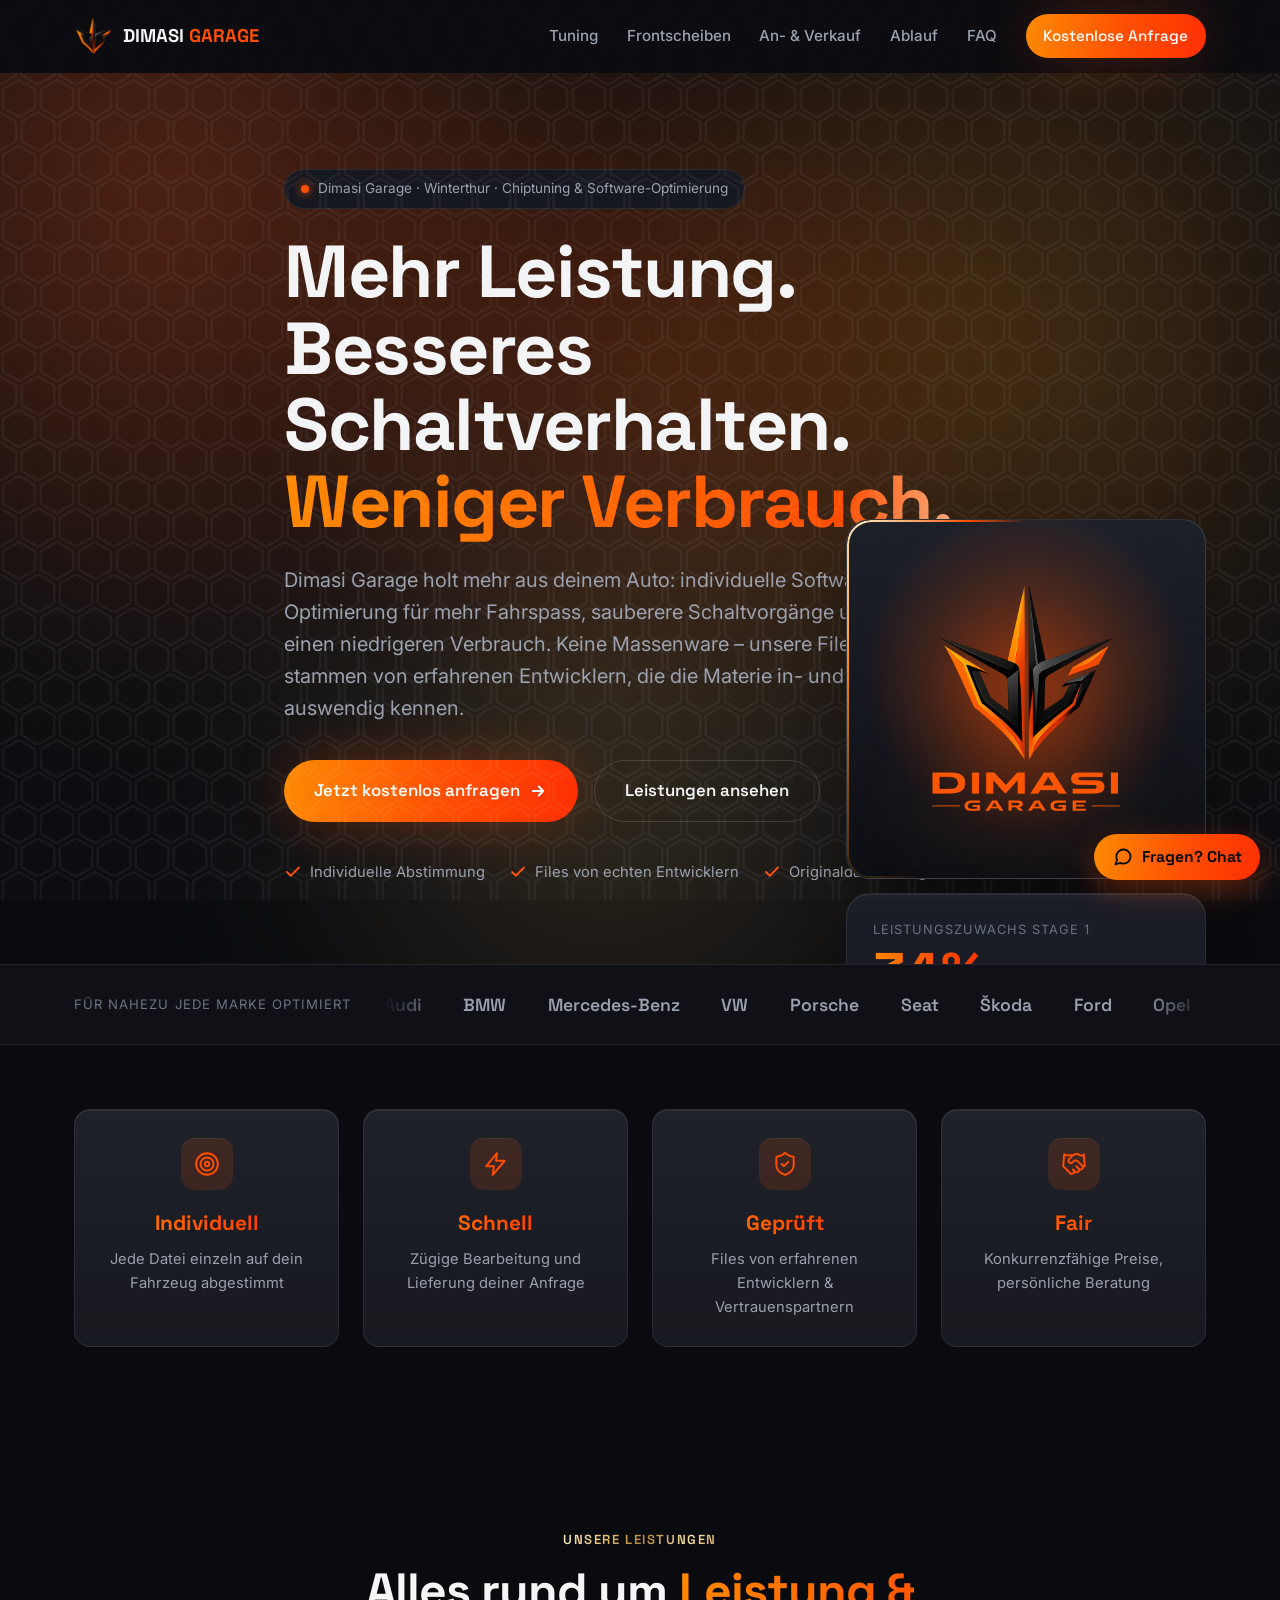
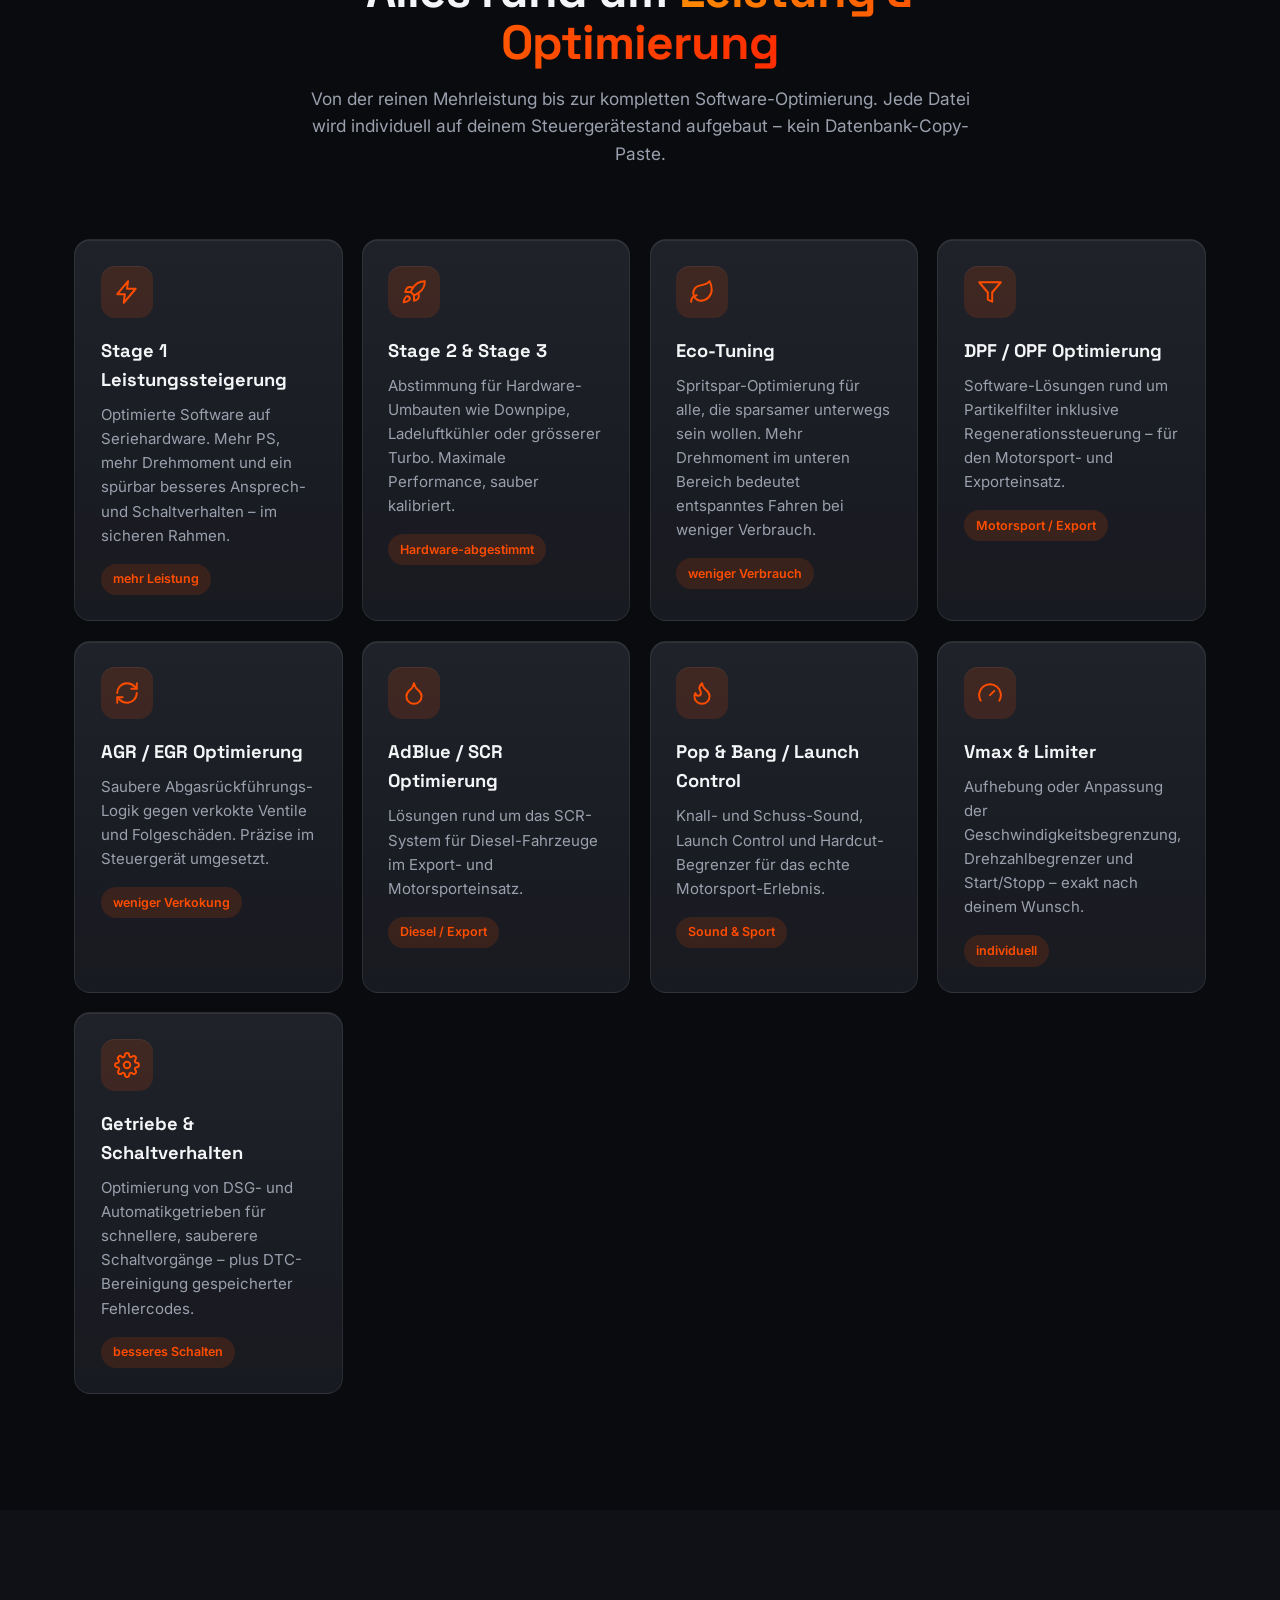
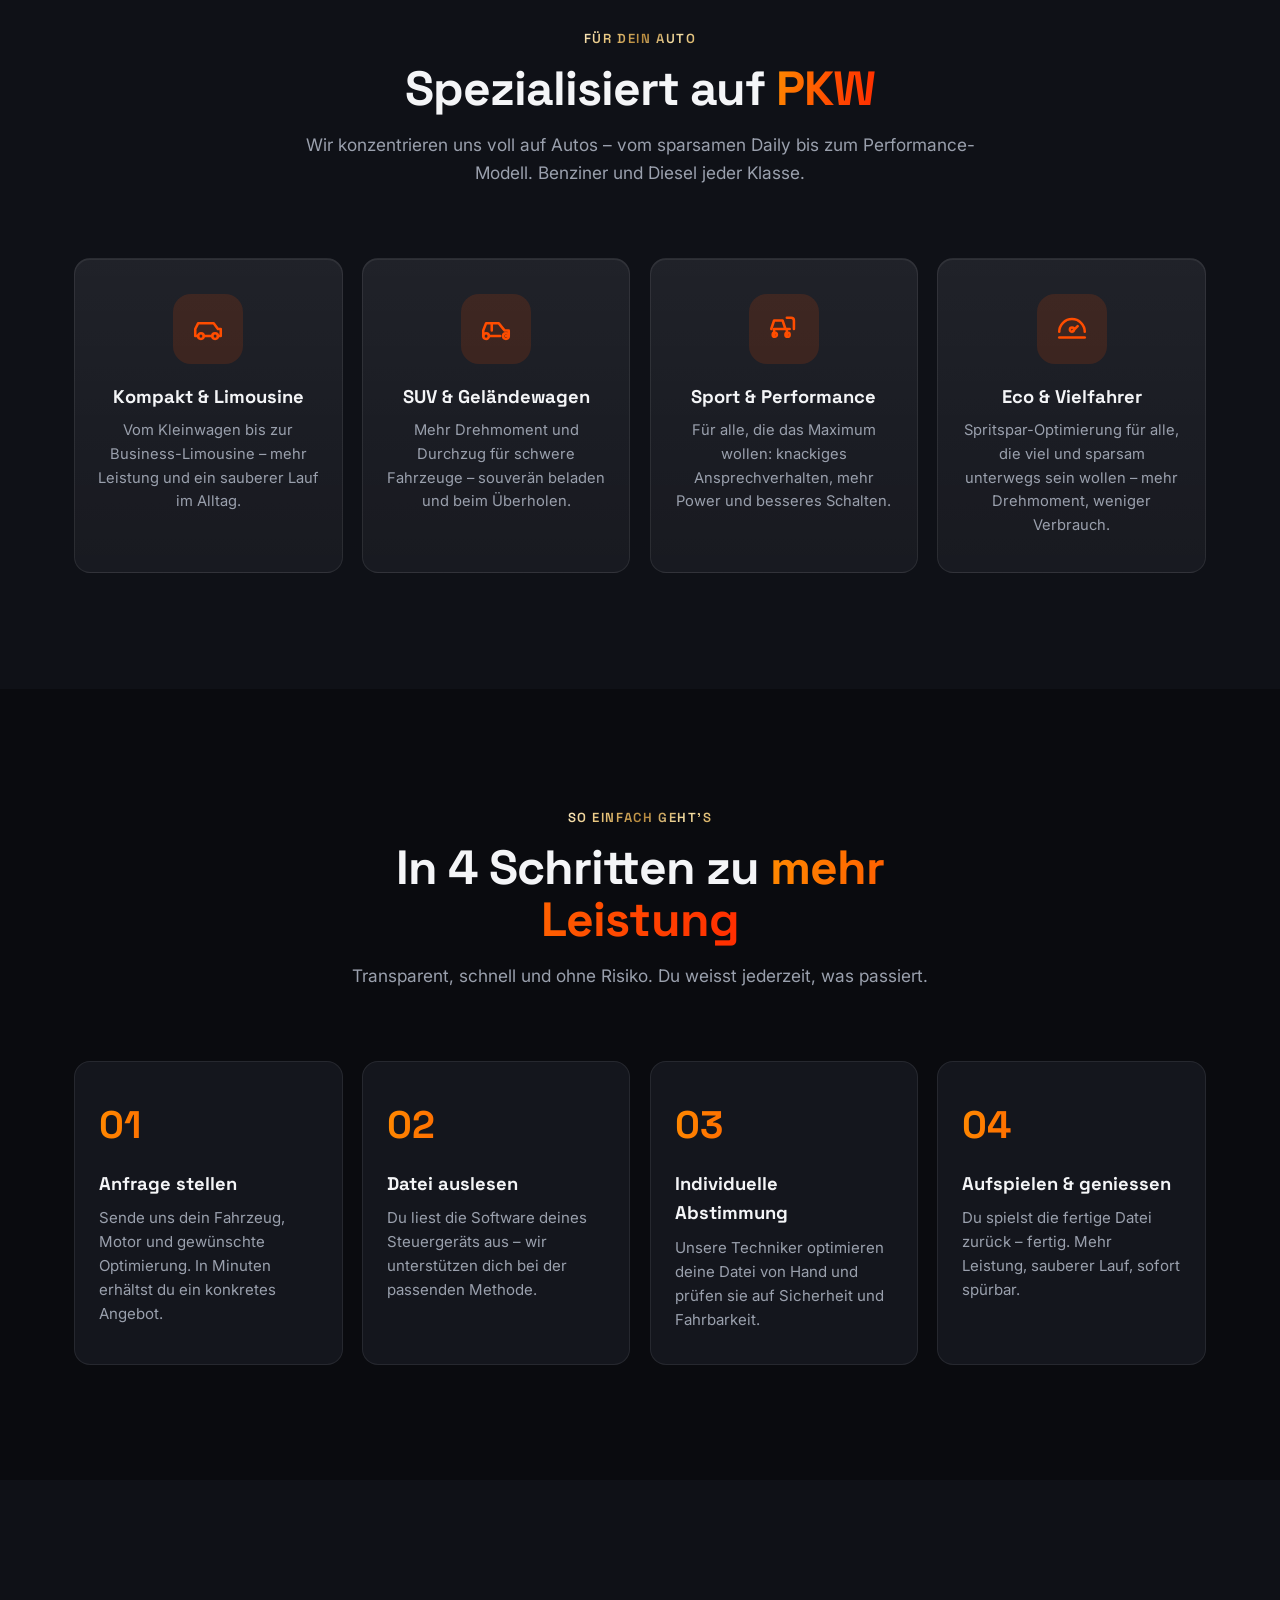
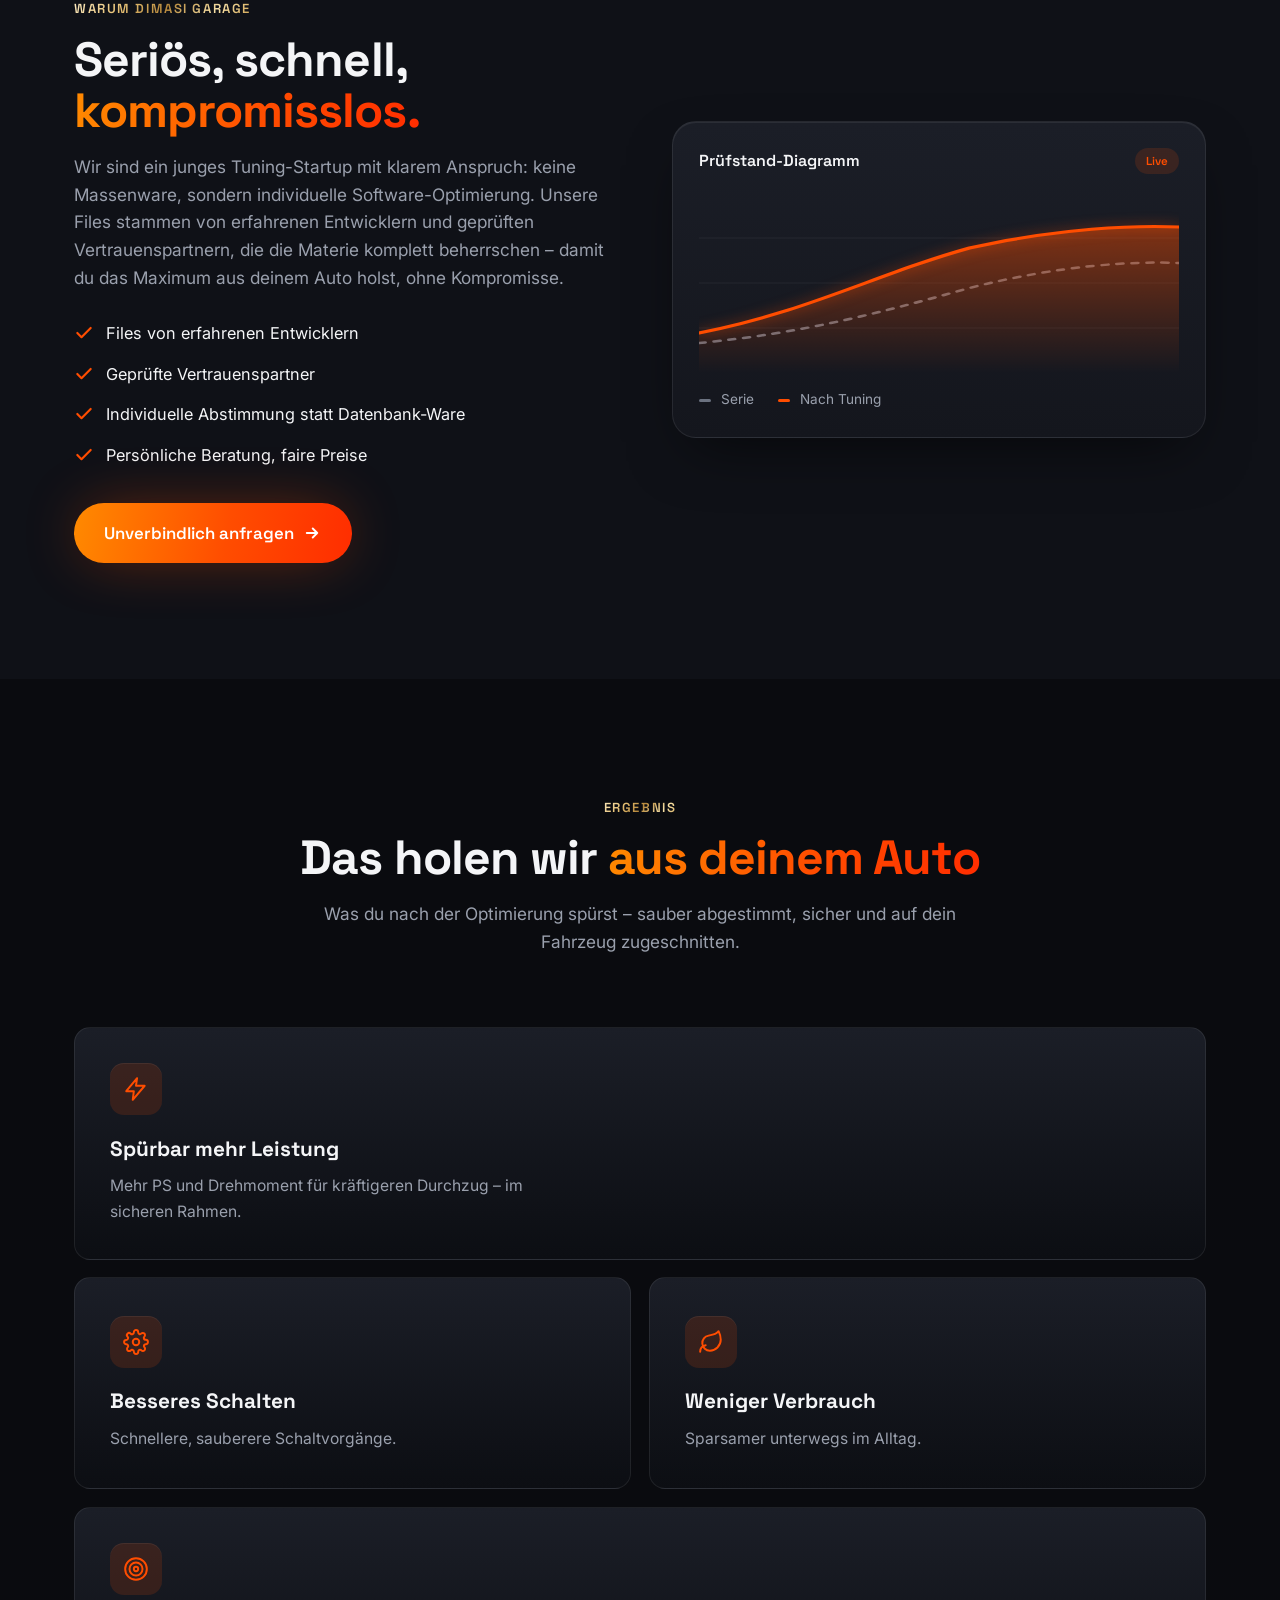
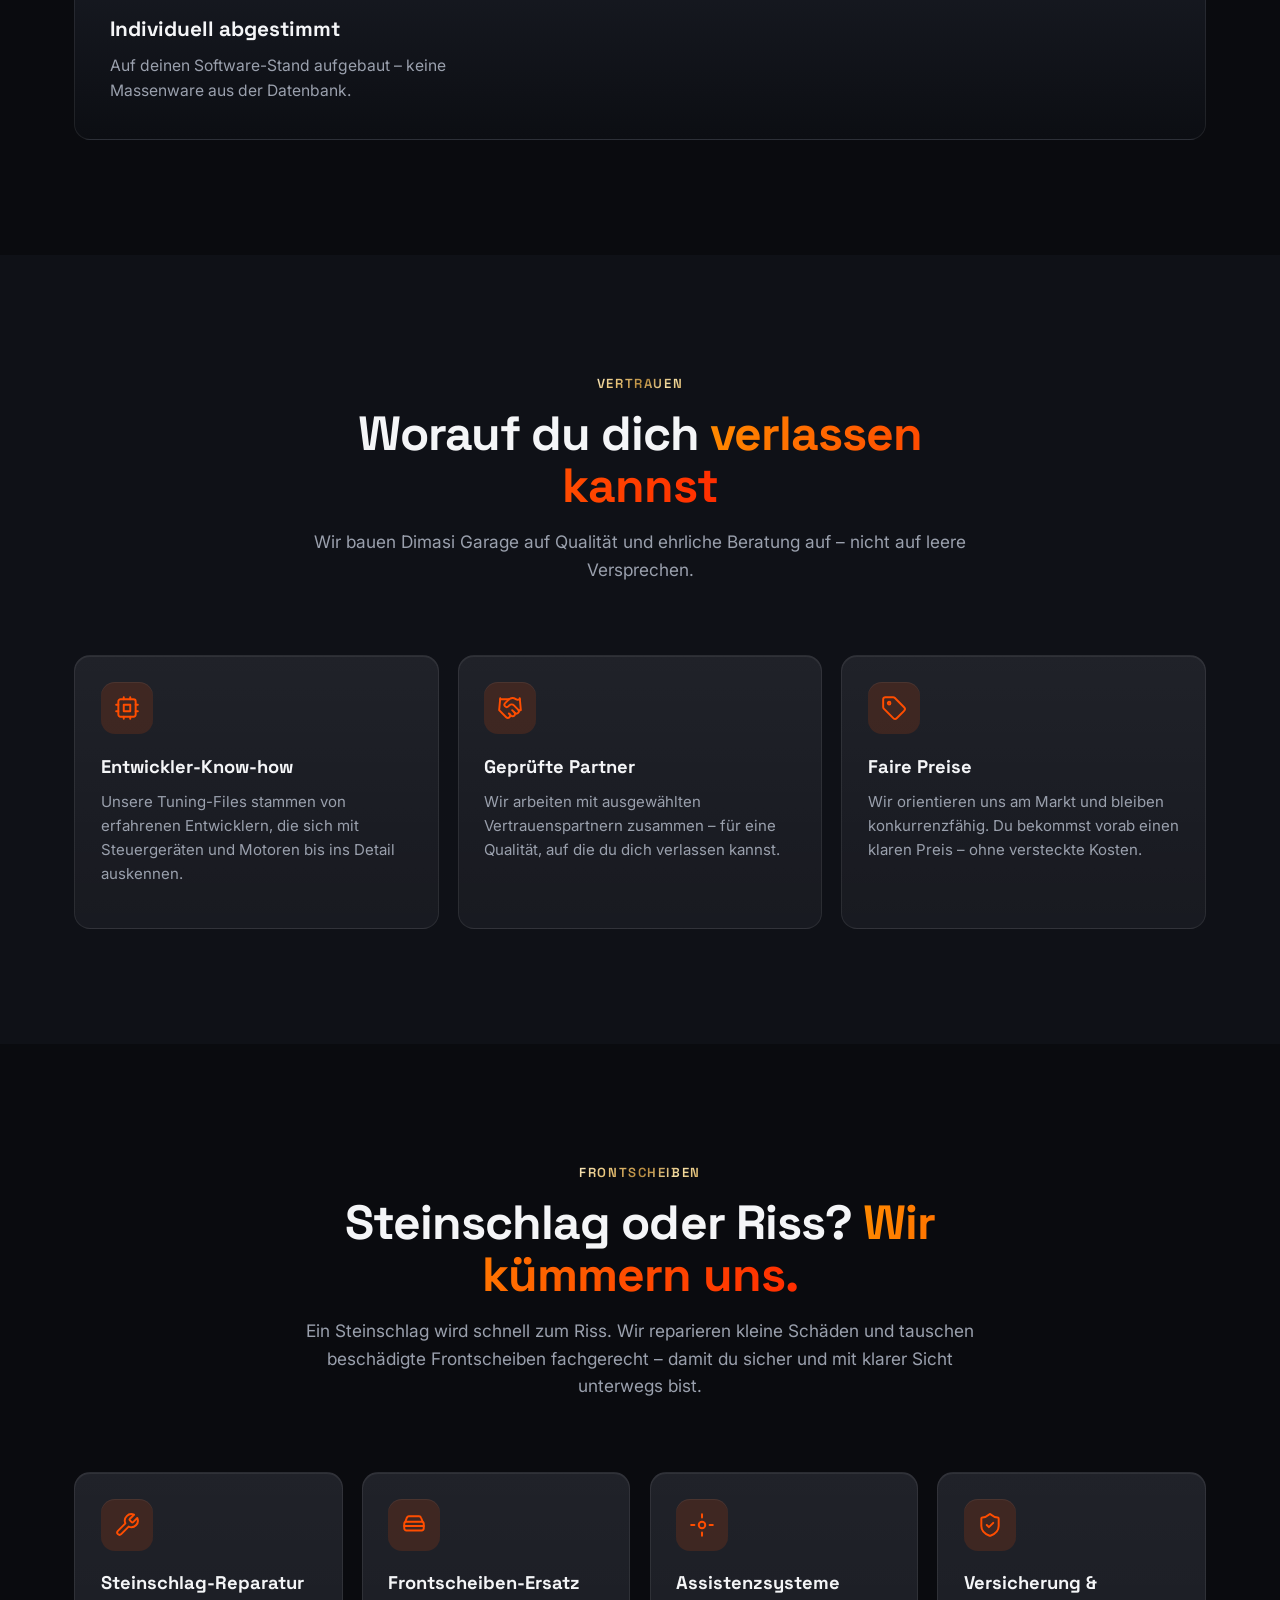
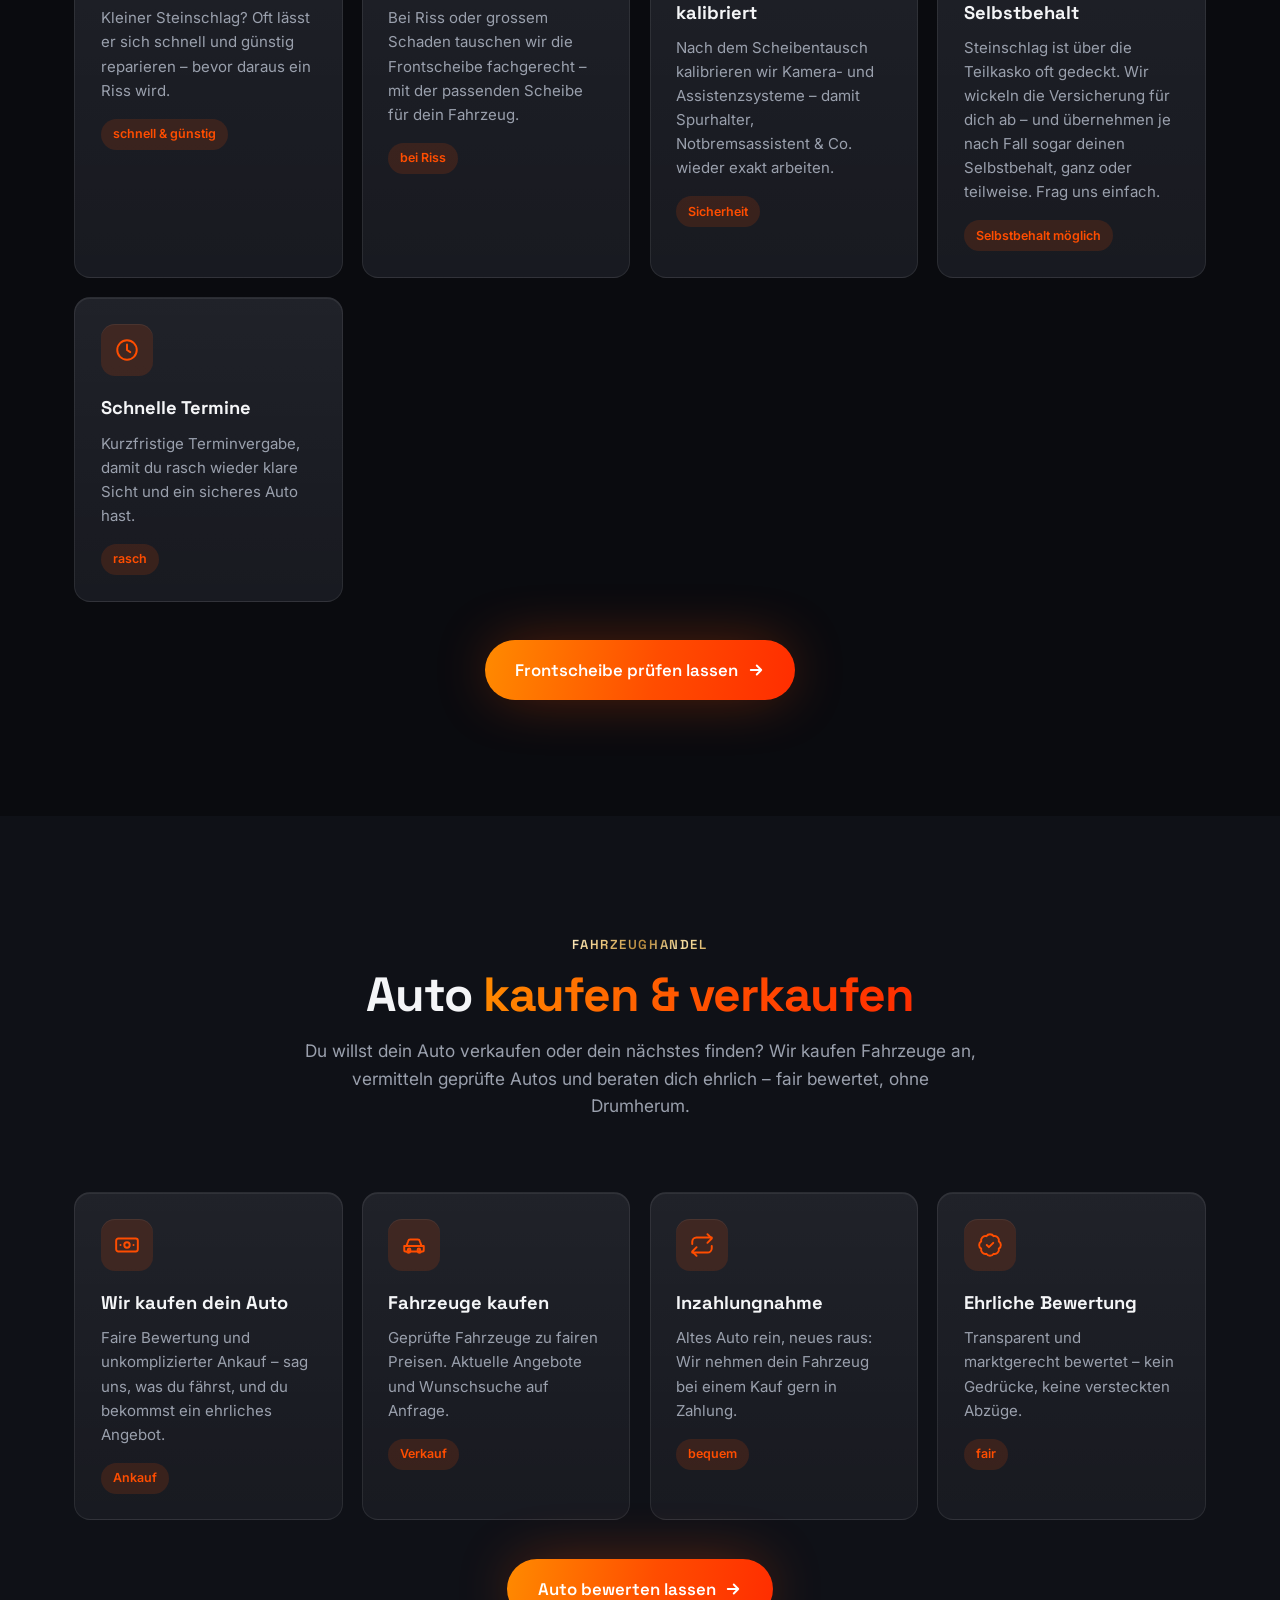
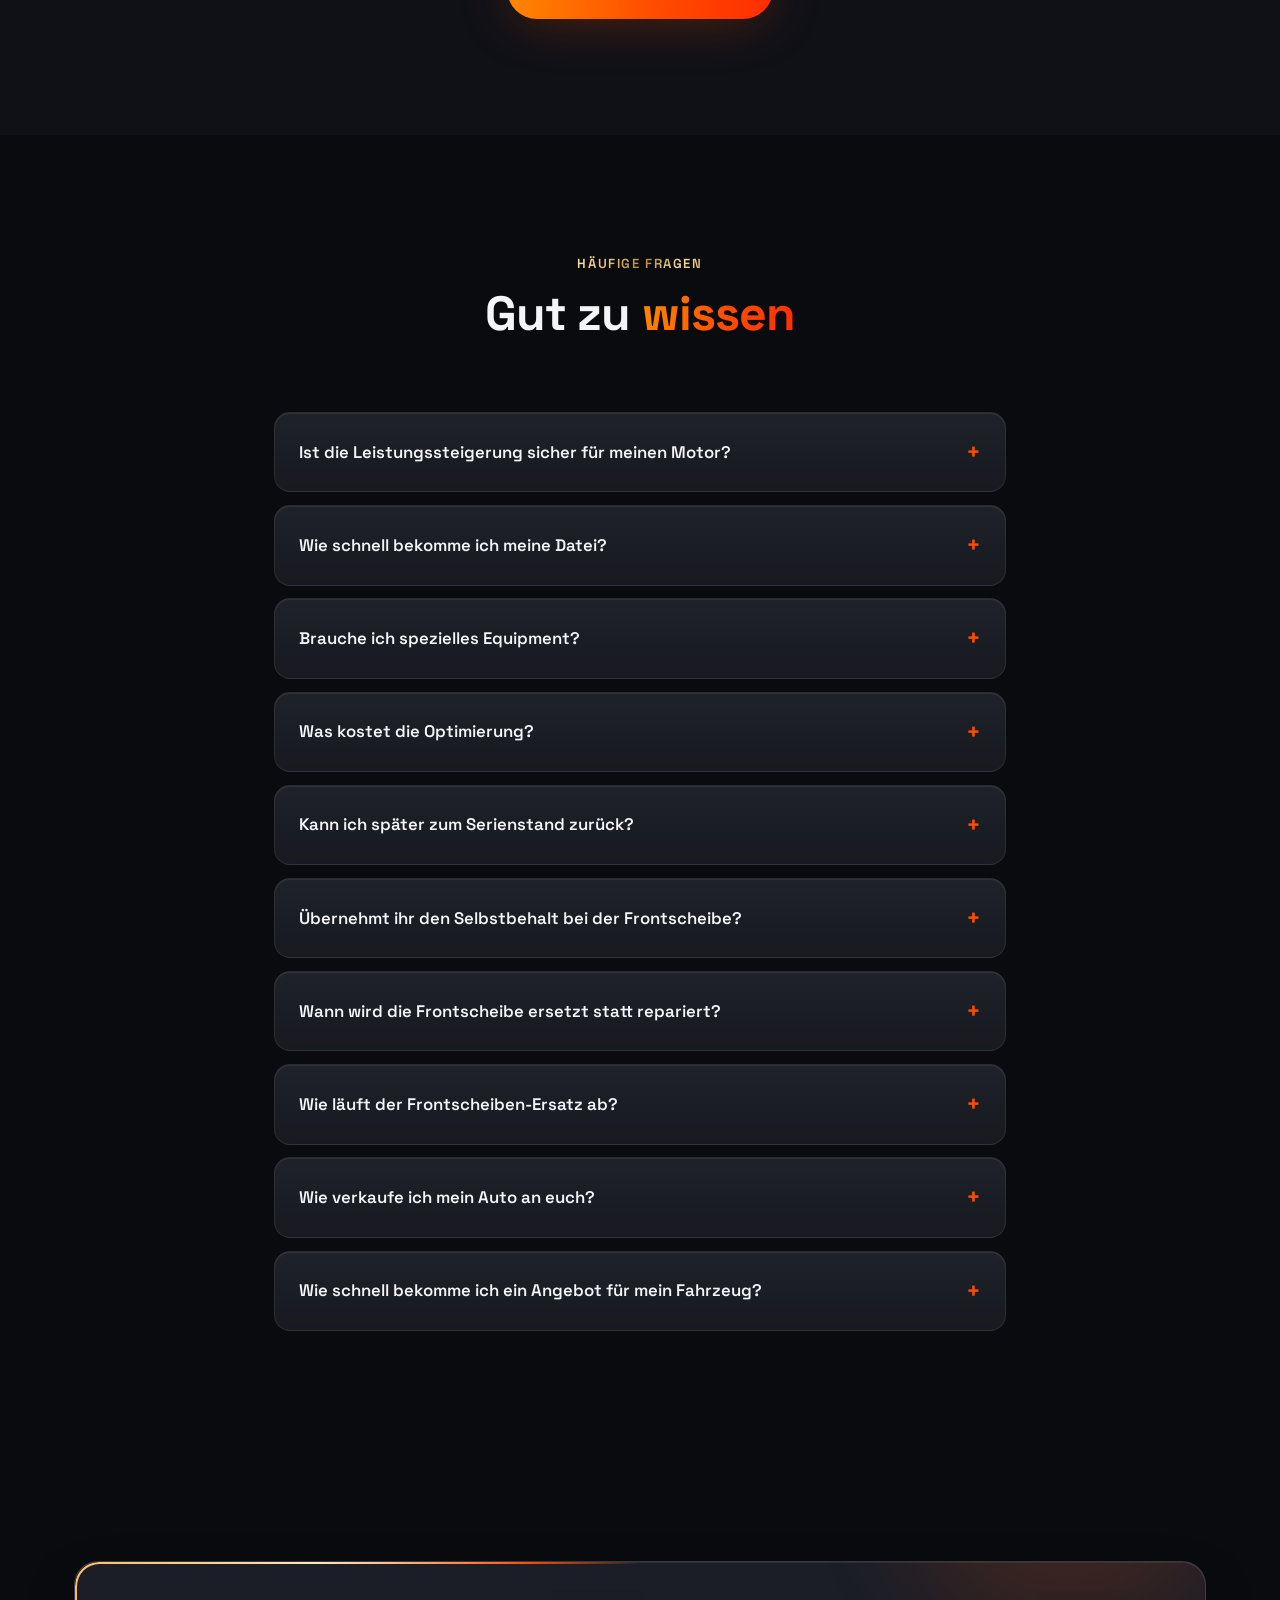
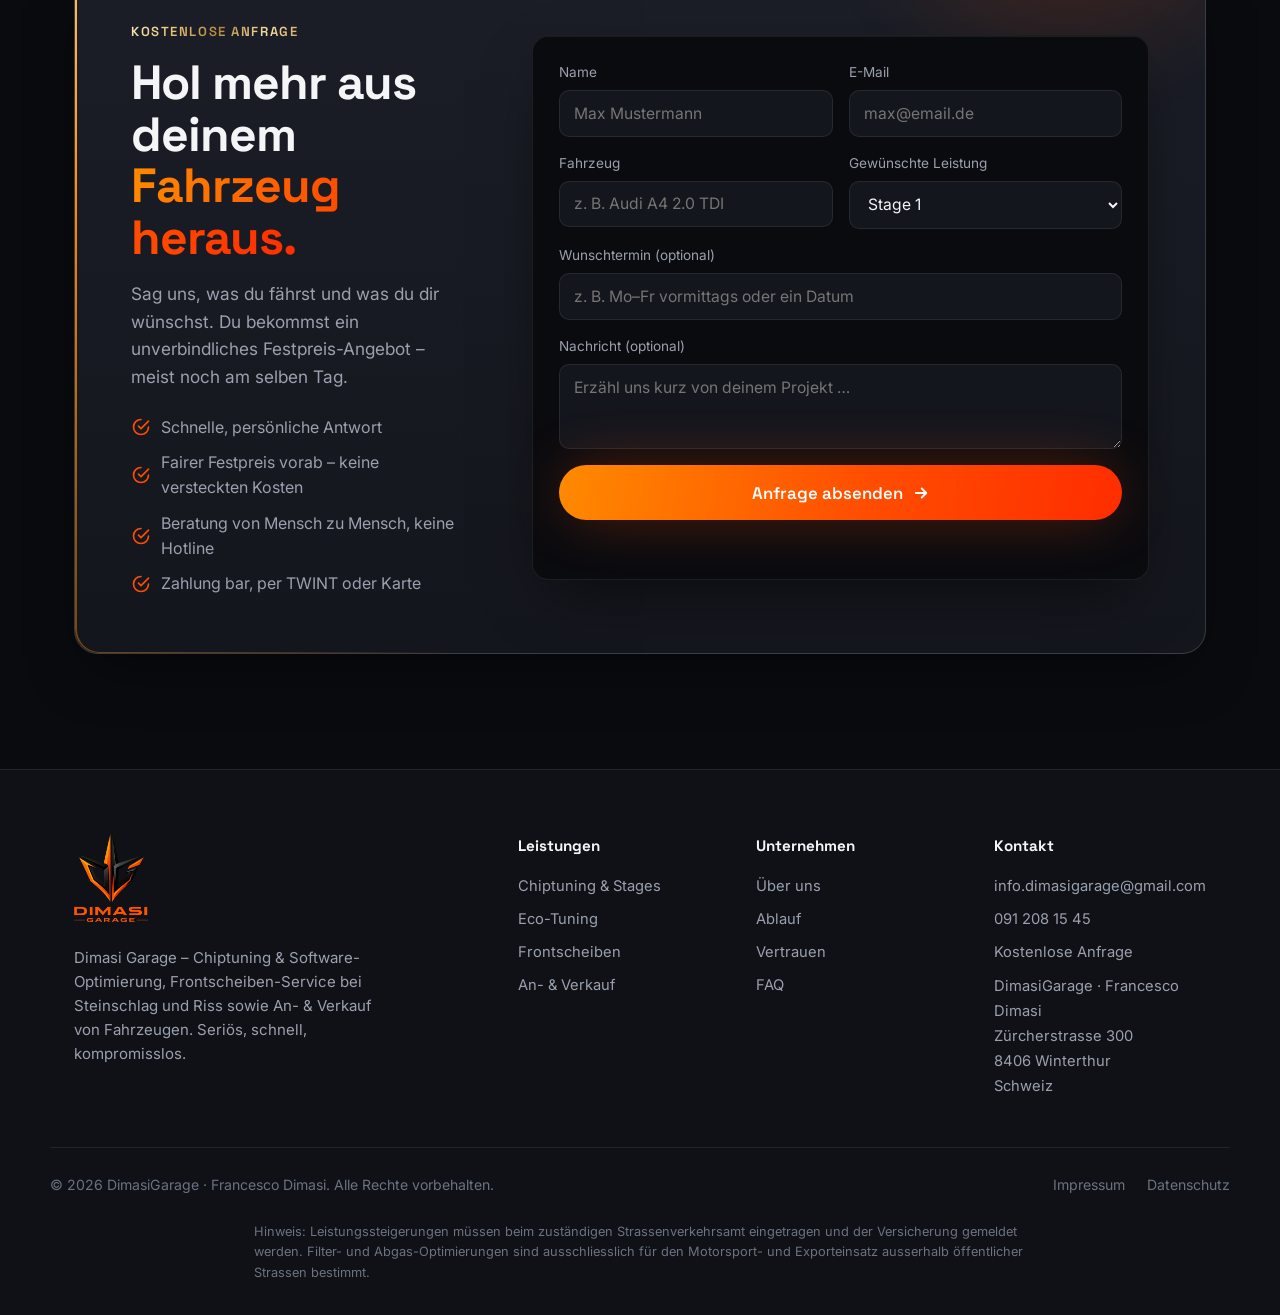
==== commit 5f0fb718: "content(dimasi-garage): ADAS calibration now available Workshop is operational; flip the windshield " ====
--- a/dimasi-garage/index.html
+++ b/dimasi-garage/index.html
@@ -485,9 +485,9 @@
           </article>
           <article class="card reveal" data-reveal>
             <div class="card__icon"><svg viewBox="0 0 24 24" fill="none" stroke="currentColor" stroke-width="1.8" stroke-linecap="round" stroke-linejoin="round"><circle cx="12" cy="12" r="3"/><path d="M12 2v3M12 19v3M2 12h3M19 12h3"/></svg></div>
-            <h3>Assistenzsysteme</h3>
-            <p>Moderne Fahrzeuge mit Kamera an der Frontscheibe brauchen nach dem Tausch eine Kalibrierung der Assistenzsysteme. Diesen Service bauen wir gerade auf – frag uns nach dem aktuellen Stand.</p>
-            <span class="card__tag">in Vorbereitung</span>
+            <h3>Assistenzsysteme kalibriert</h3>
+            <p>Nach dem Scheibentausch kalibrieren wir Kamera- und Assistenzsysteme – damit Spurhalter, Notbremsassistent &amp; Co. wieder exakt arbeiten.</p>
+            <span class="card__tag">Sicherheit</span>
           </article>
           <article class="card reveal" data-reveal>
             <div class="card__icon"><svg viewBox="0 0 24 24" fill="none" stroke="currentColor" stroke-width="1.8" stroke-linecap="round" stroke-linejoin="round"><path d="M20 13c0 5-3.5 7.5-7.66 8.95a1 1 0 0 1-.67-.01C7.5 20.5 4 18 4 13V6a1 1 0 0 1 1-1c2 0 4.5-1.2 6.24-2.72a1.17 1.17 0 0 1 1.52 0C14.51 3.81 17 5 19 5a1 1 0 0 1 1 1z"/><path d="m9 12 2 2 4-4"/></svg></div>
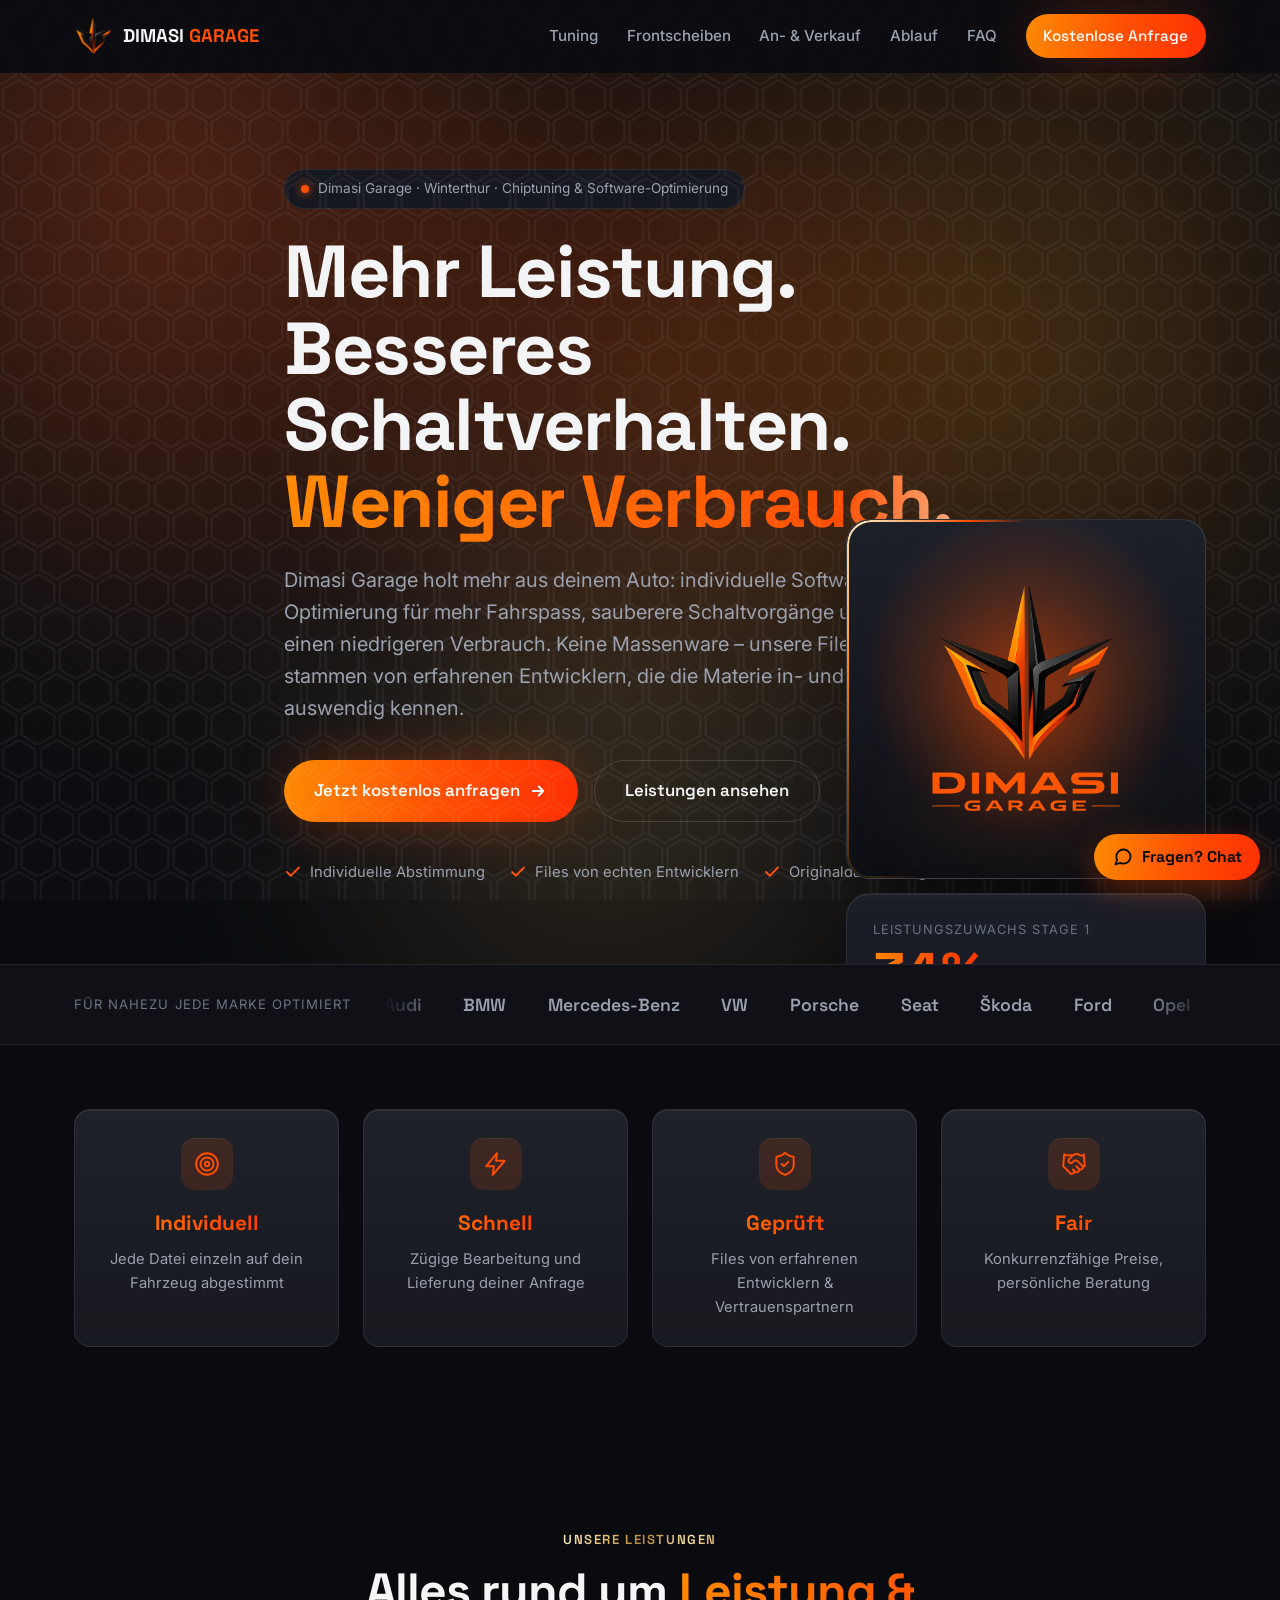
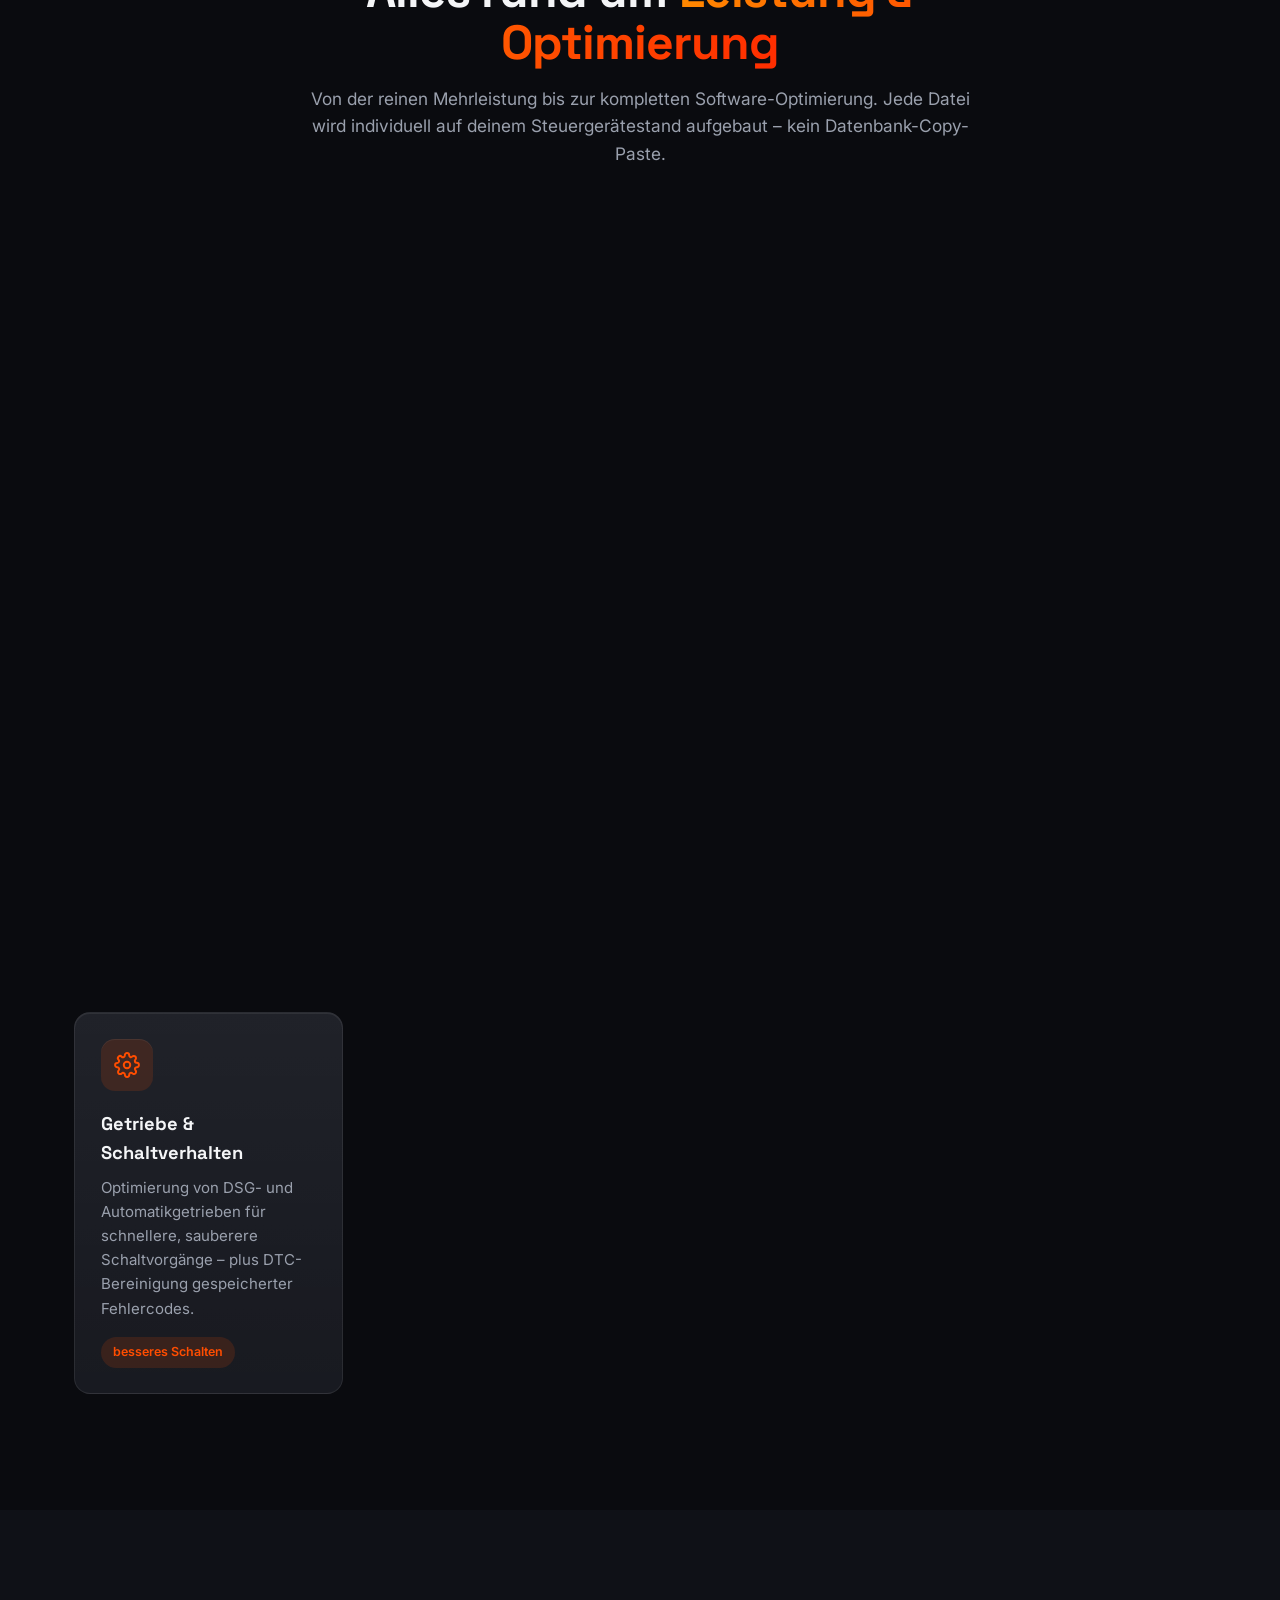
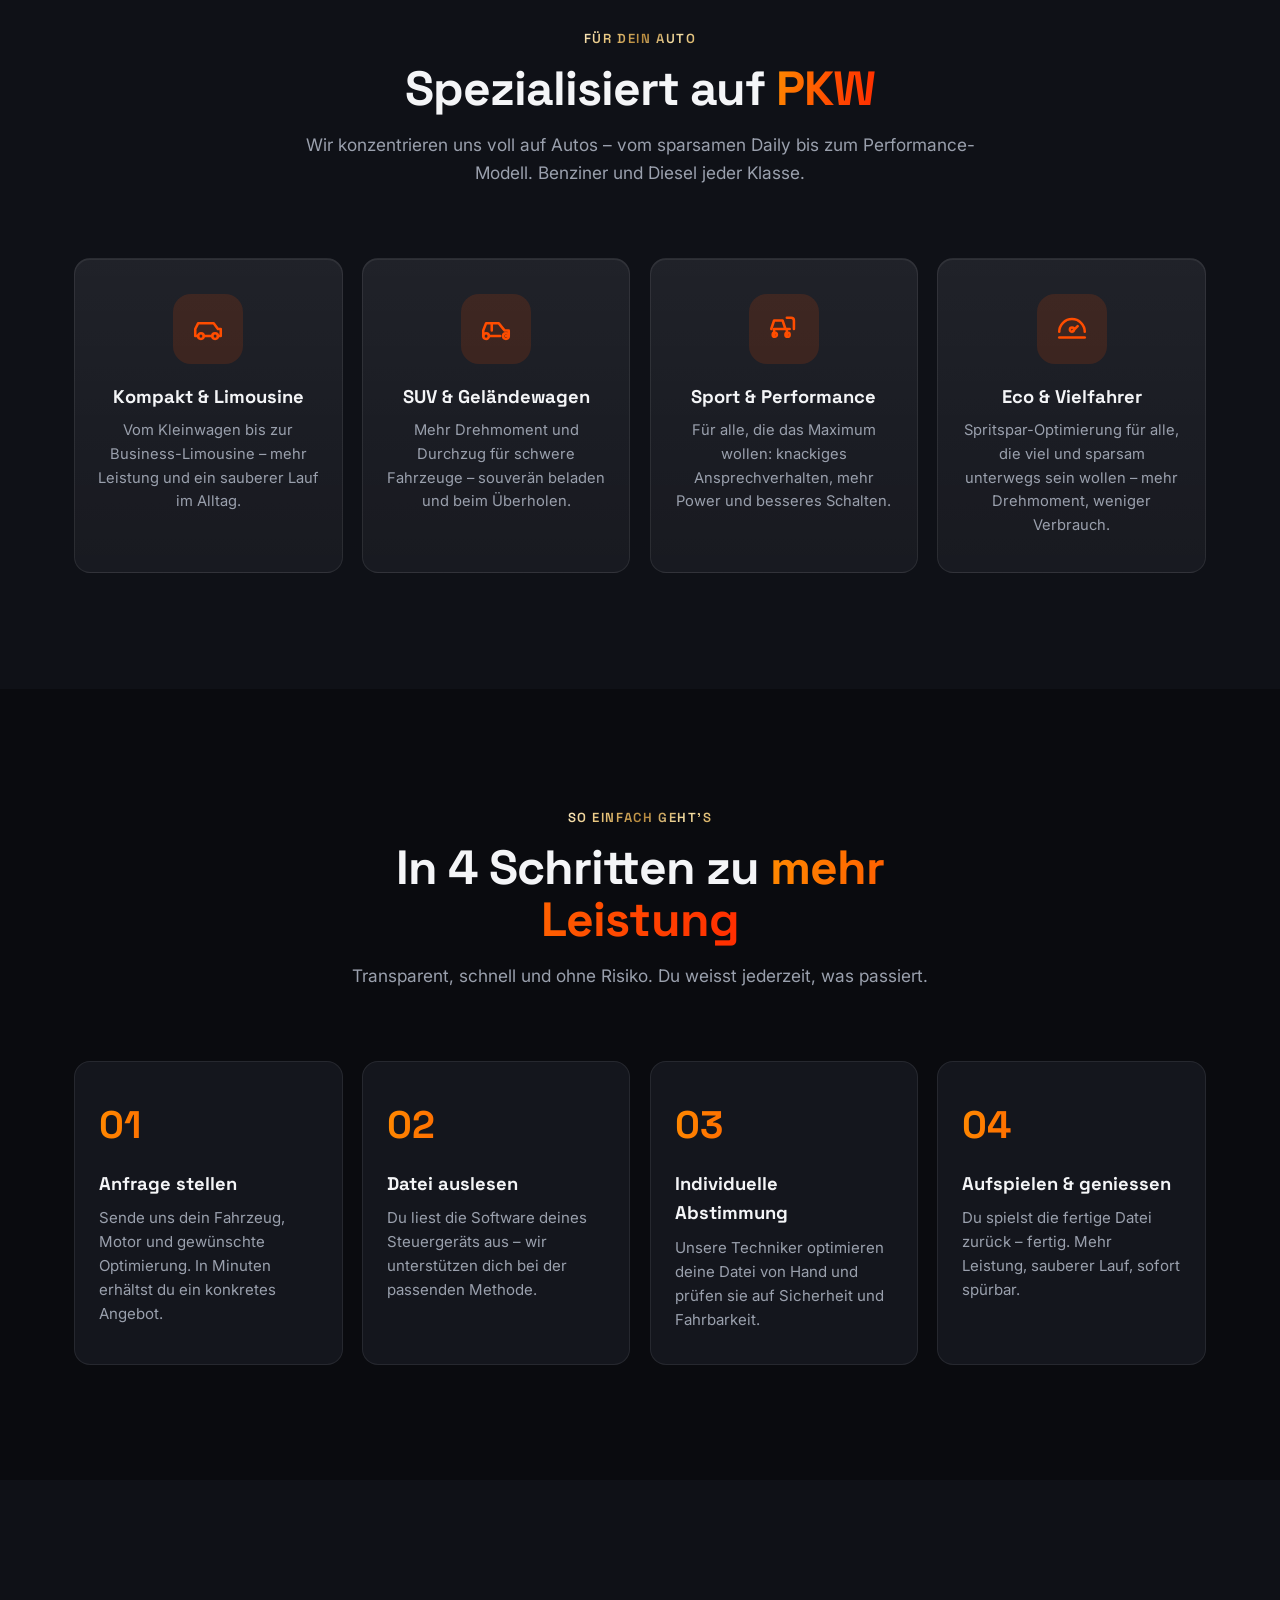
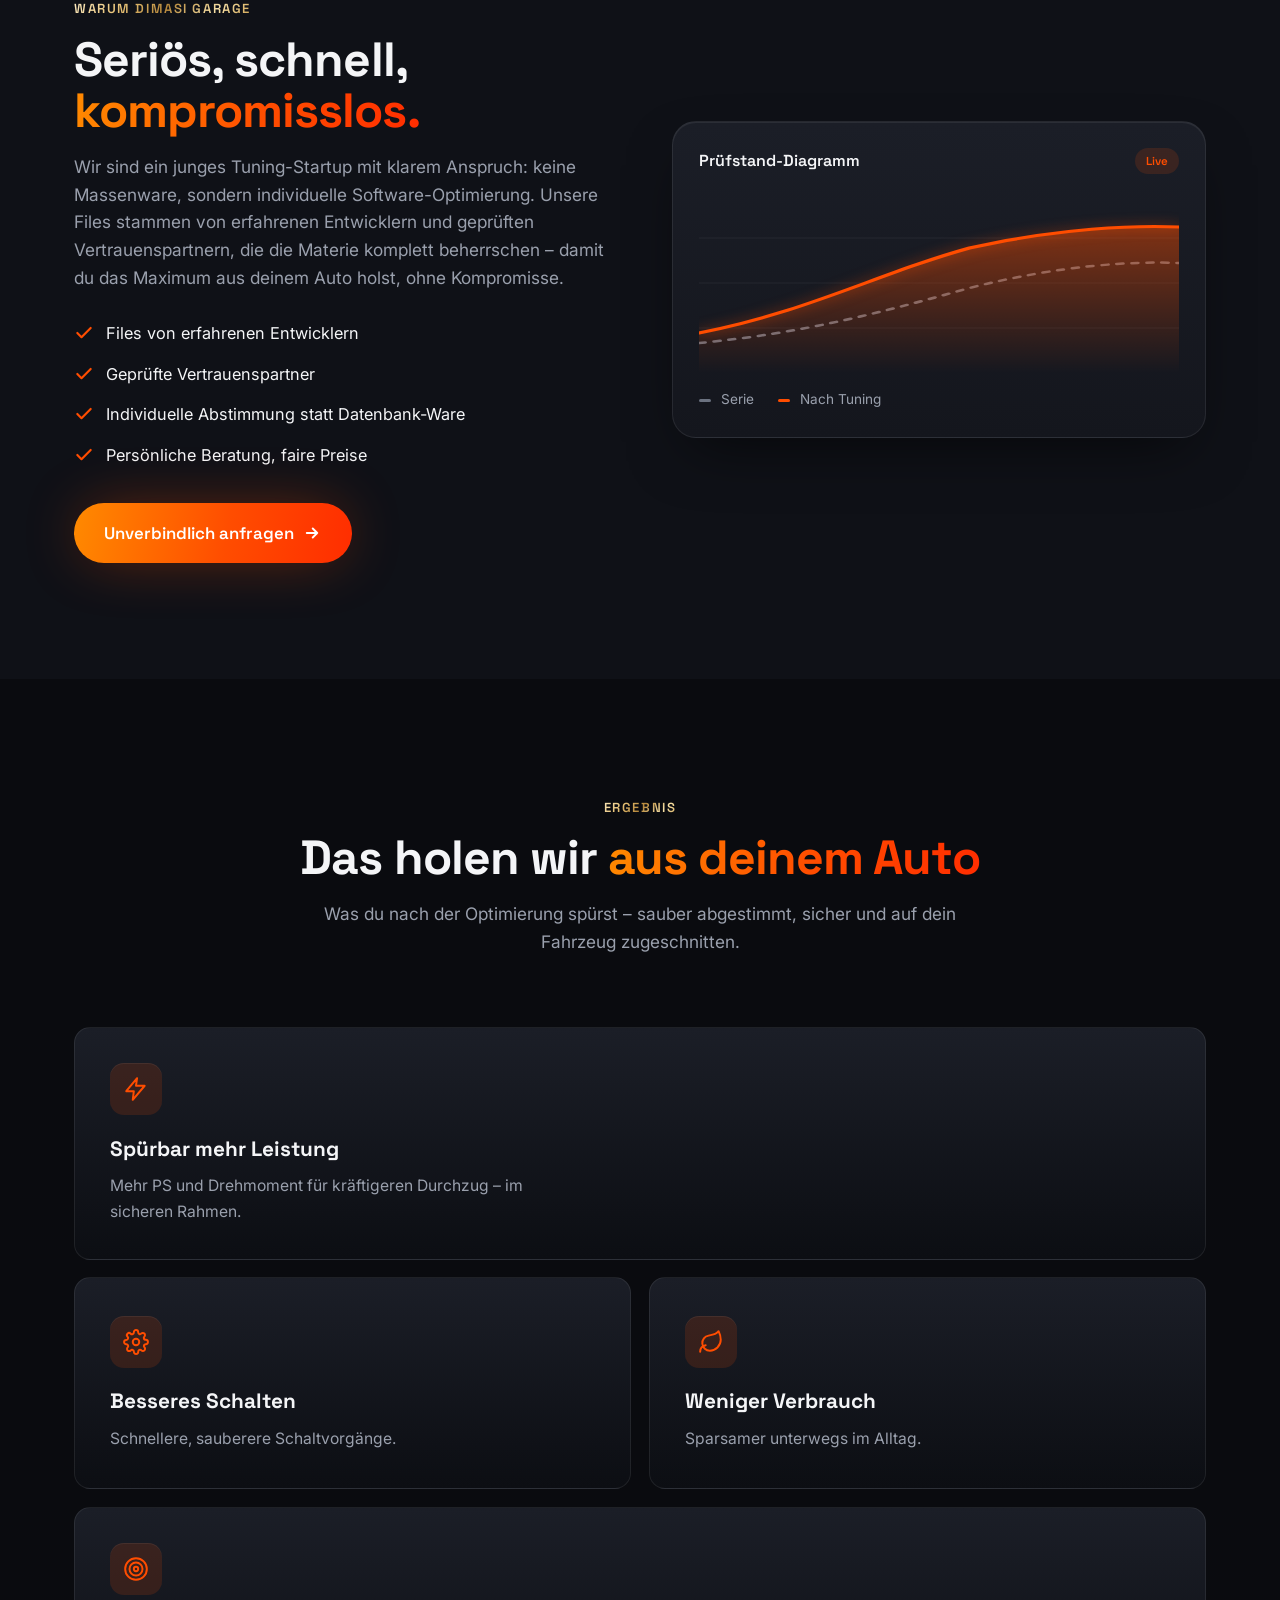
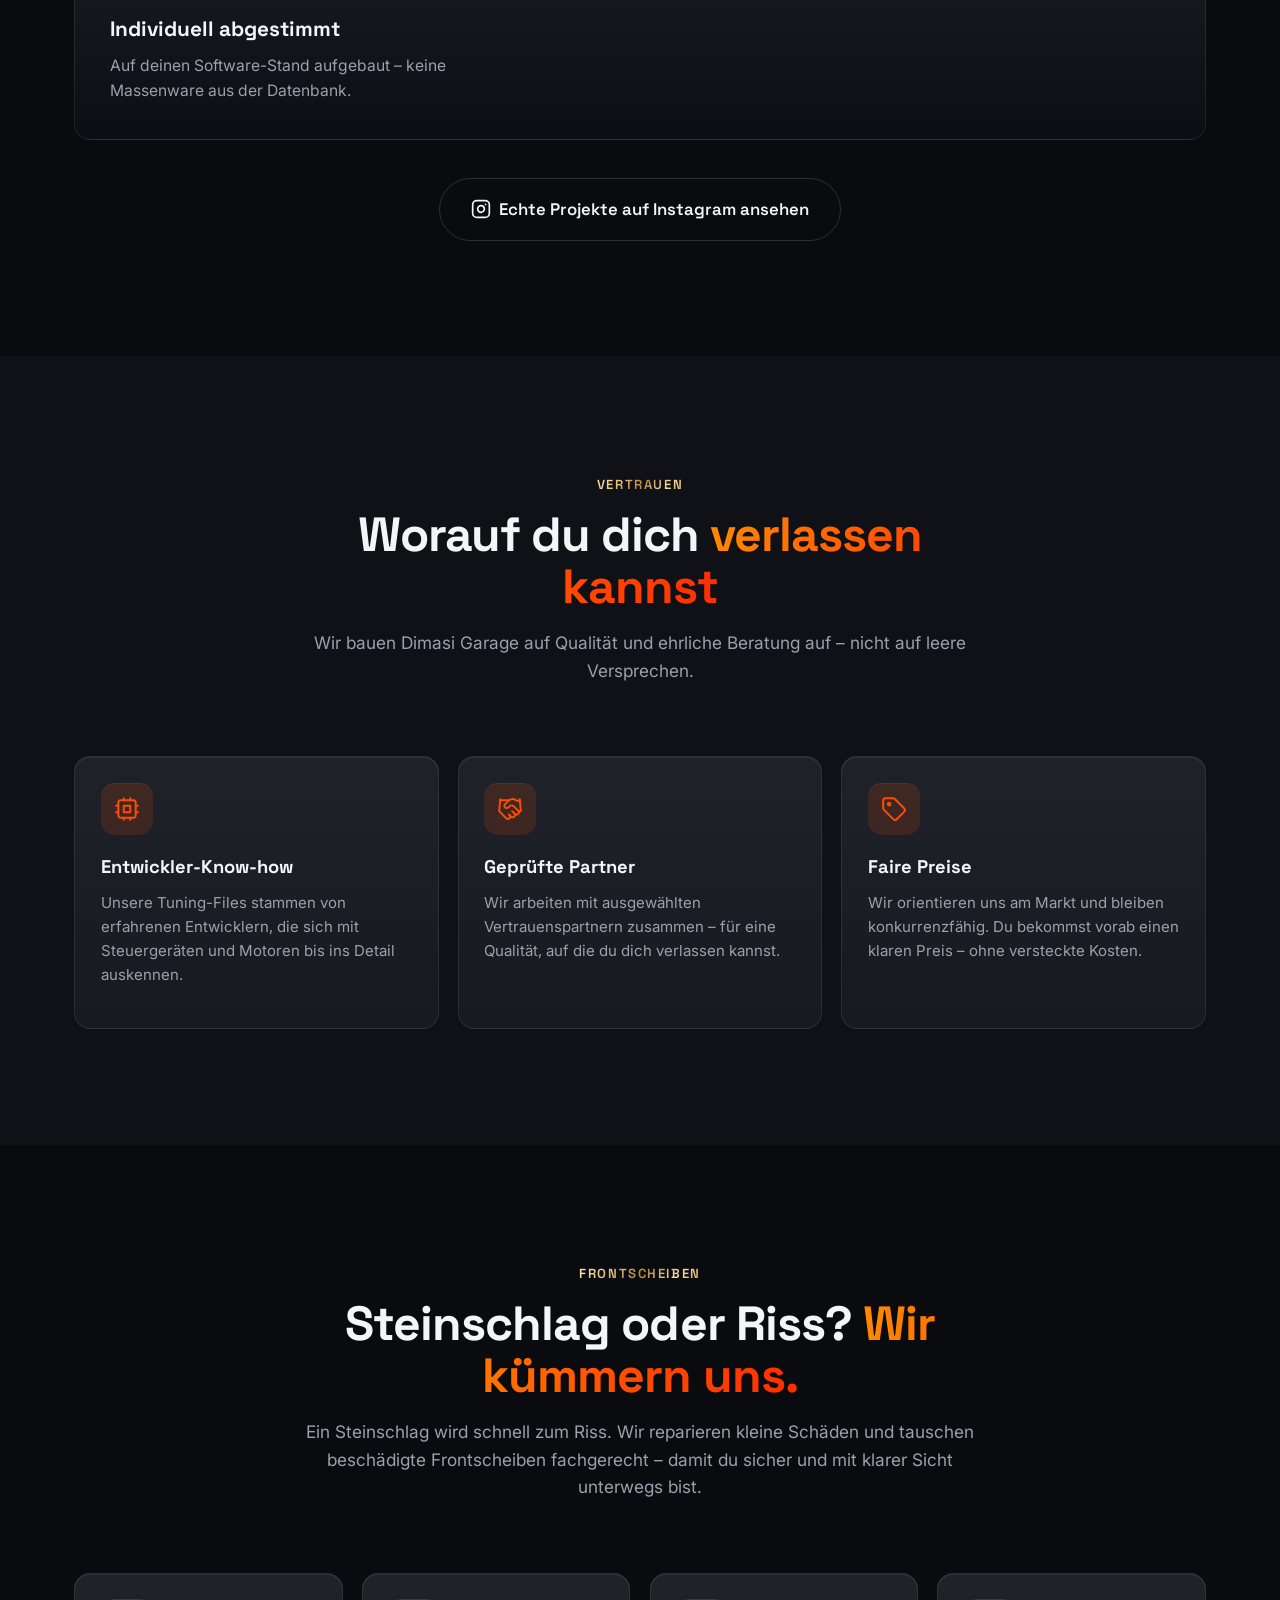
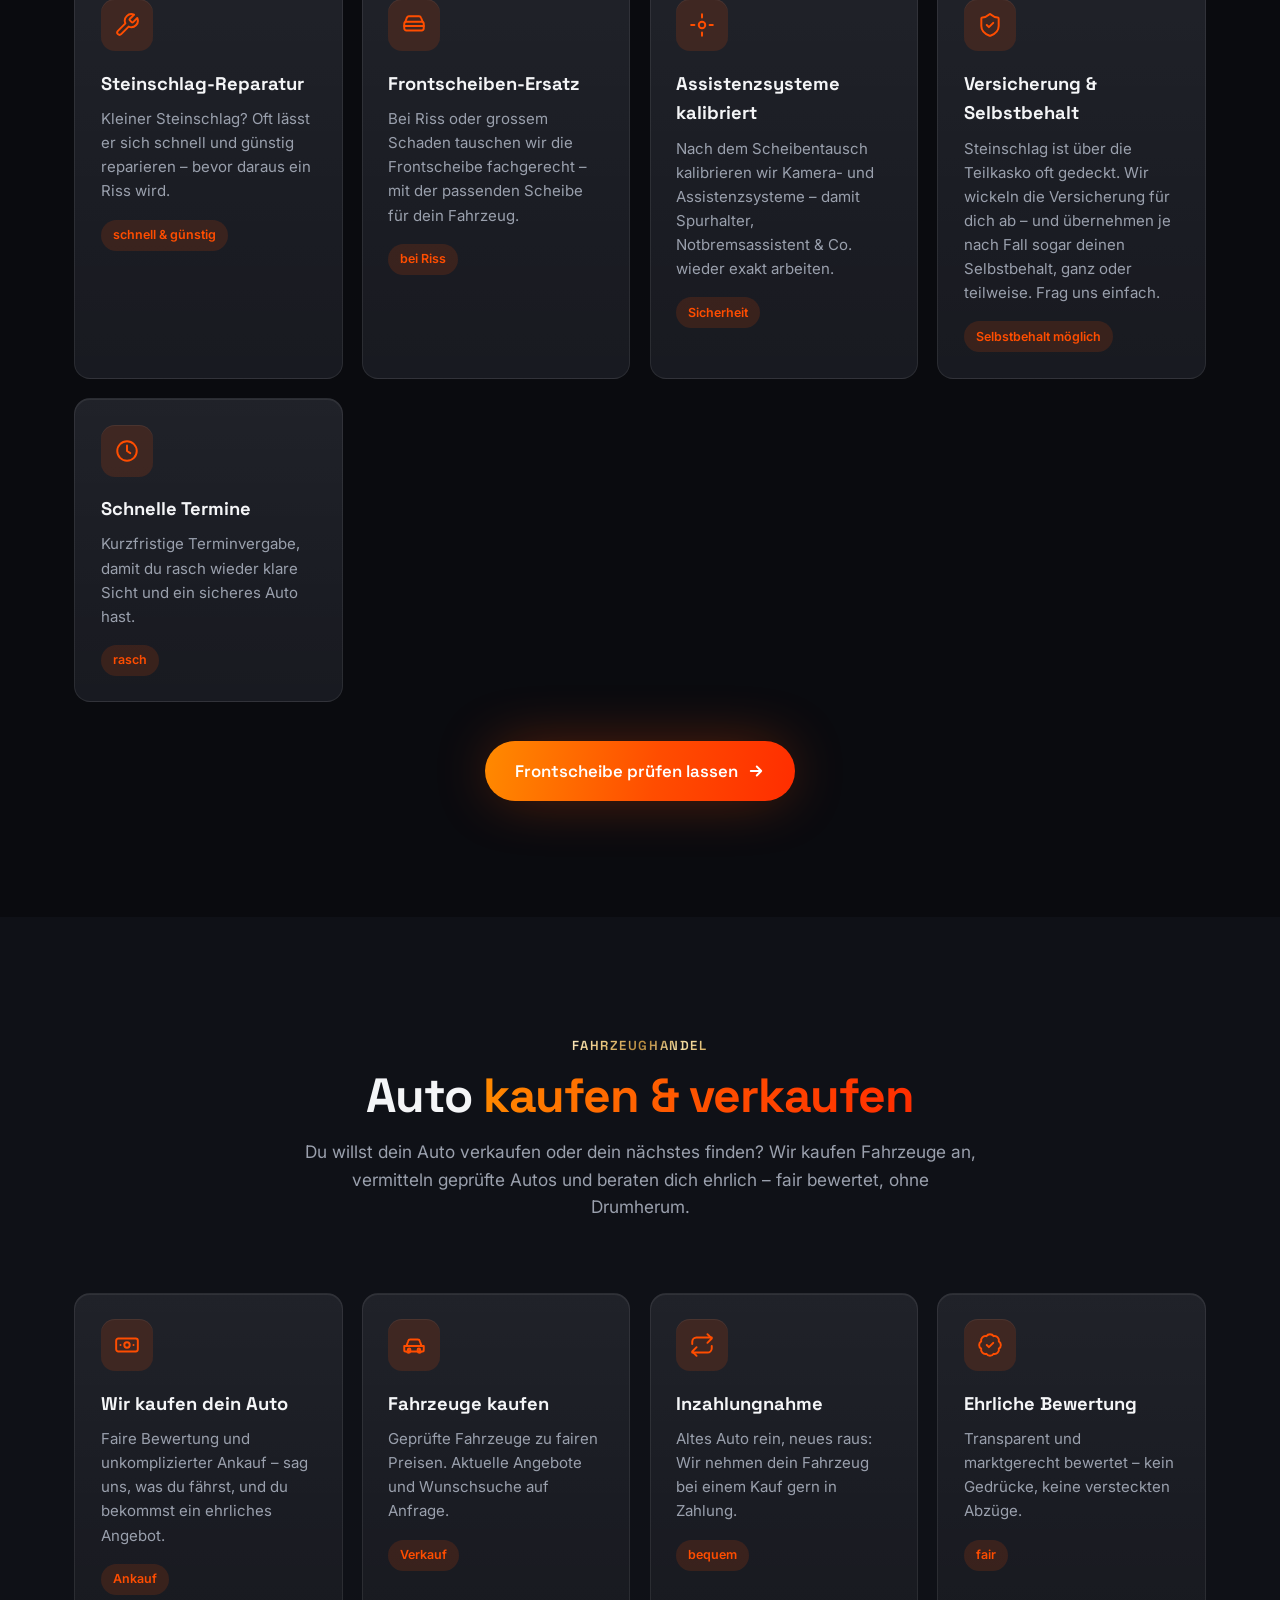
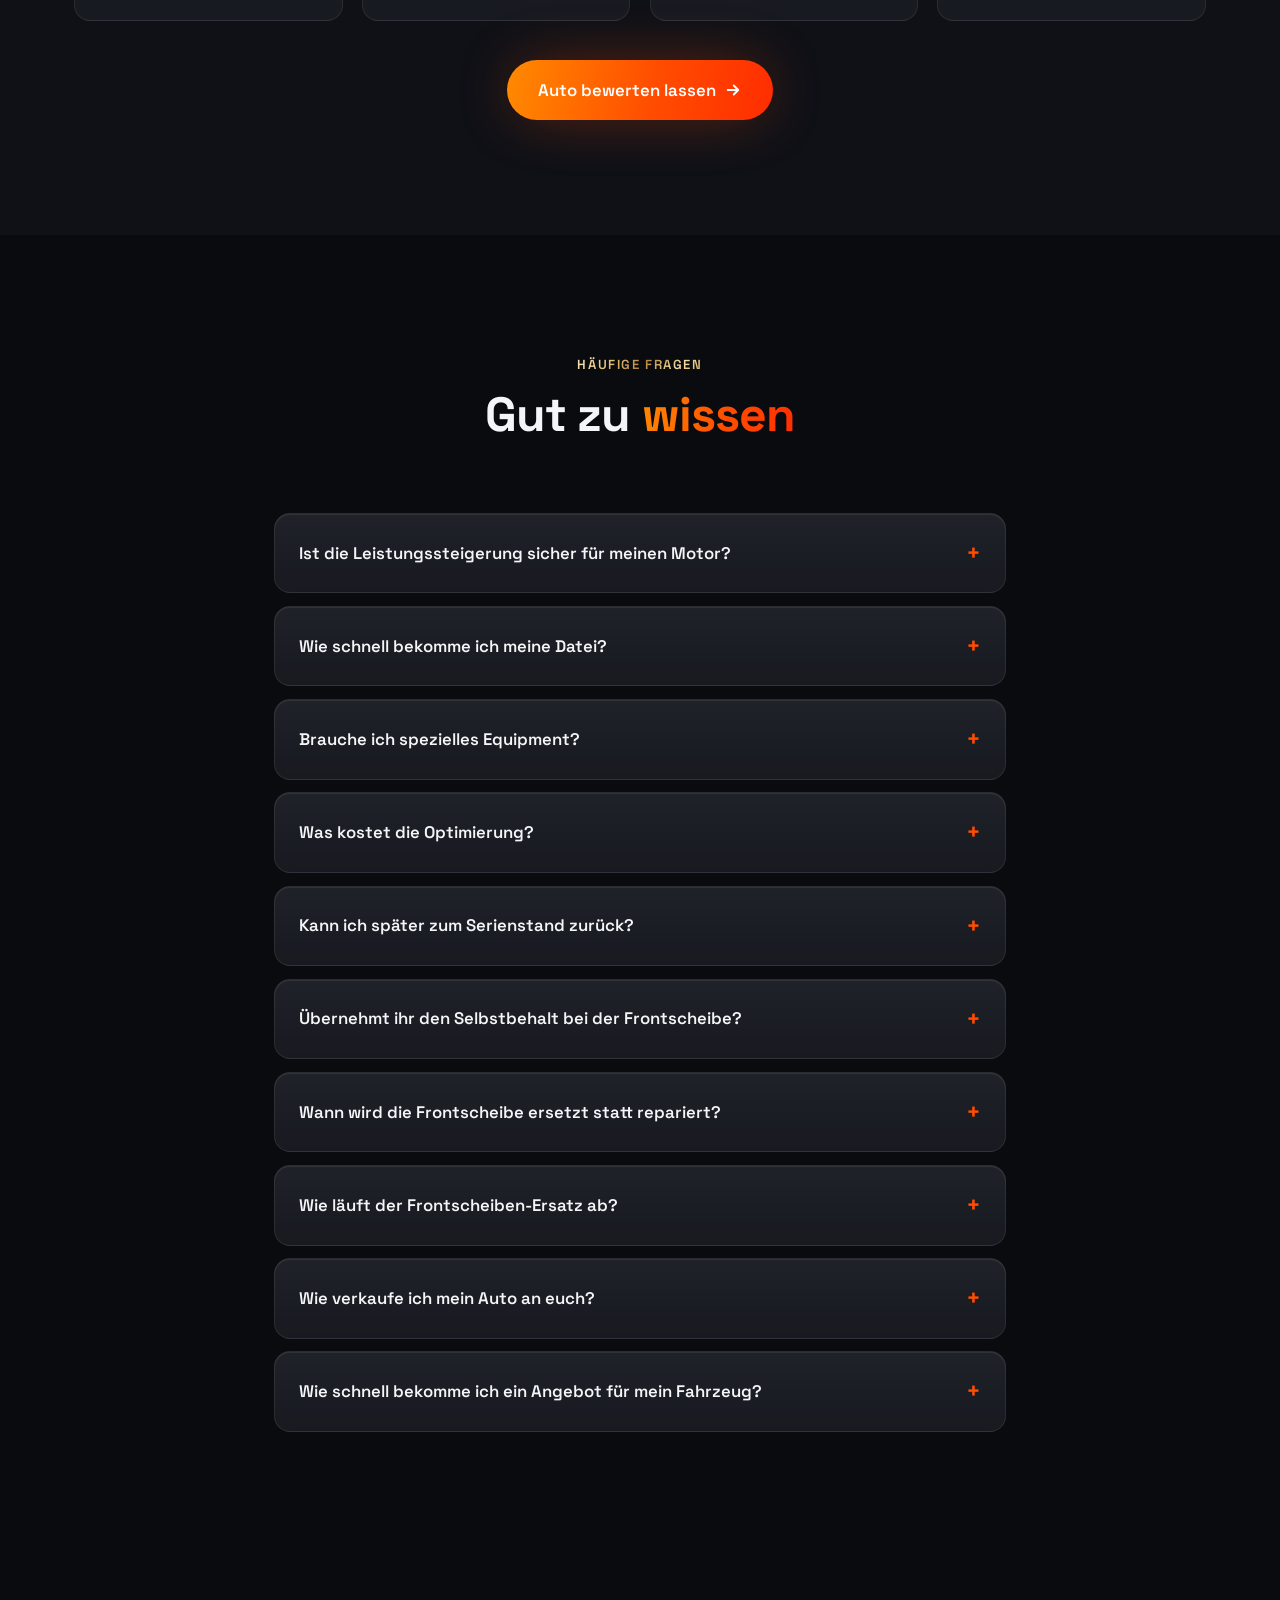
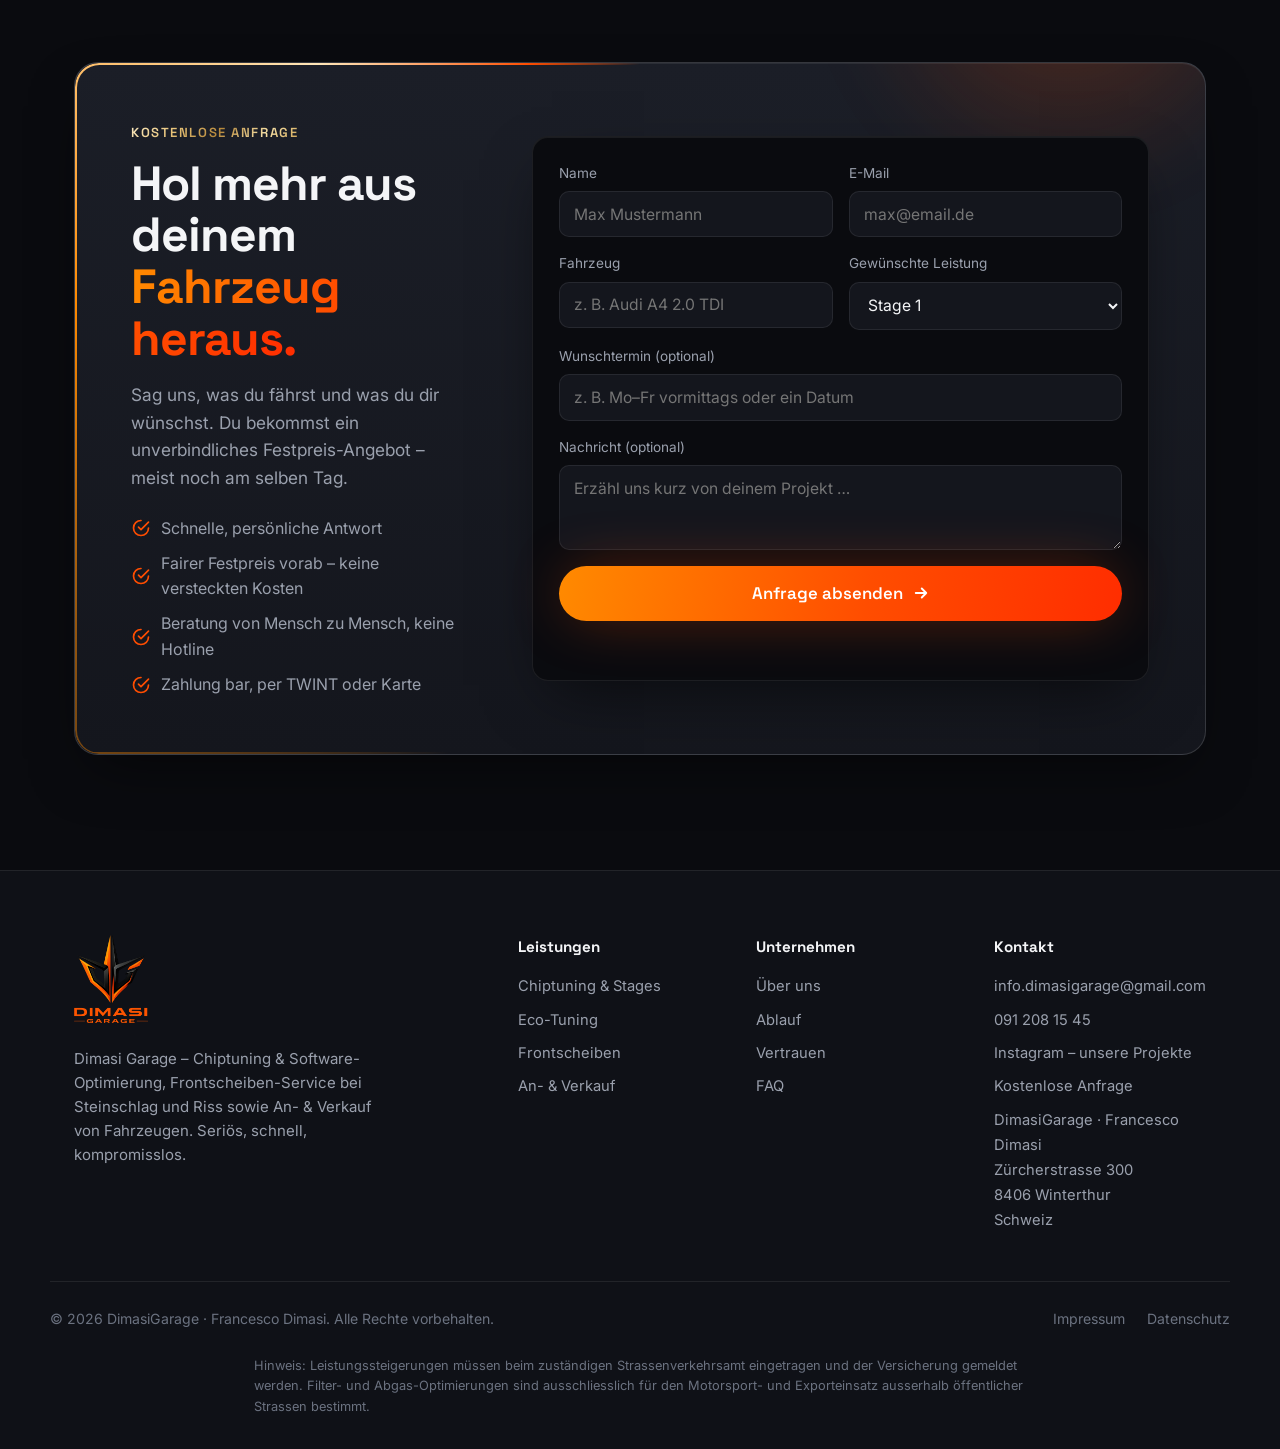
==== commit bd2a4546: "feat(dimasi-garage): link projects to Instagram Add an "Echte Projekte auf Instagram ansehen" button" ====
--- a/dimasi-garage/index.html
+++ b/dimasi-garage/index.html
@@ -429,6 +429,13 @@
             </div>
           </figure>
         </div>
+
+        <div class="section-cta reveal" data-reveal>
+          <a href="https://www.instagram.com/dimasigarage" target="_blank" rel="noopener" class="btn btn--ghost btn--large">
+            <svg viewBox="0 0 24 24" width="20" height="20" fill="none" stroke="currentColor" stroke-width="2" stroke-linecap="round" stroke-linejoin="round"><rect x="2" y="2" width="20" height="20" rx="5"/><path d="M16 11.37A4 4 0 1 1 12.63 8 4 4 0 0 1 16 11.37z"/><line x1="17.5" y1="6.5" x2="17.51" y2="6.5"/></svg>
+            Echte Projekte auf Instagram ansehen
+          </a>
+        </div>
       </div>
     </section>
 
@@ -710,6 +717,7 @@
         <h4>Kontakt</h4>
         <a href="mailto:info.dimasigarage@gmail.com">info.dimasigarage@gmail.com</a>
         <a href="tel:+41912081545">091 208 15 45</a>
+        <a href="https://www.instagram.com/dimasigarage" target="_blank" rel="noopener">Instagram – unsere Projekte</a>
         <a href="#kontakt">Kostenlose Anfrage</a>
         <address class="footer__addr">
           DimasiGarage · Francesco Dimasi<br />
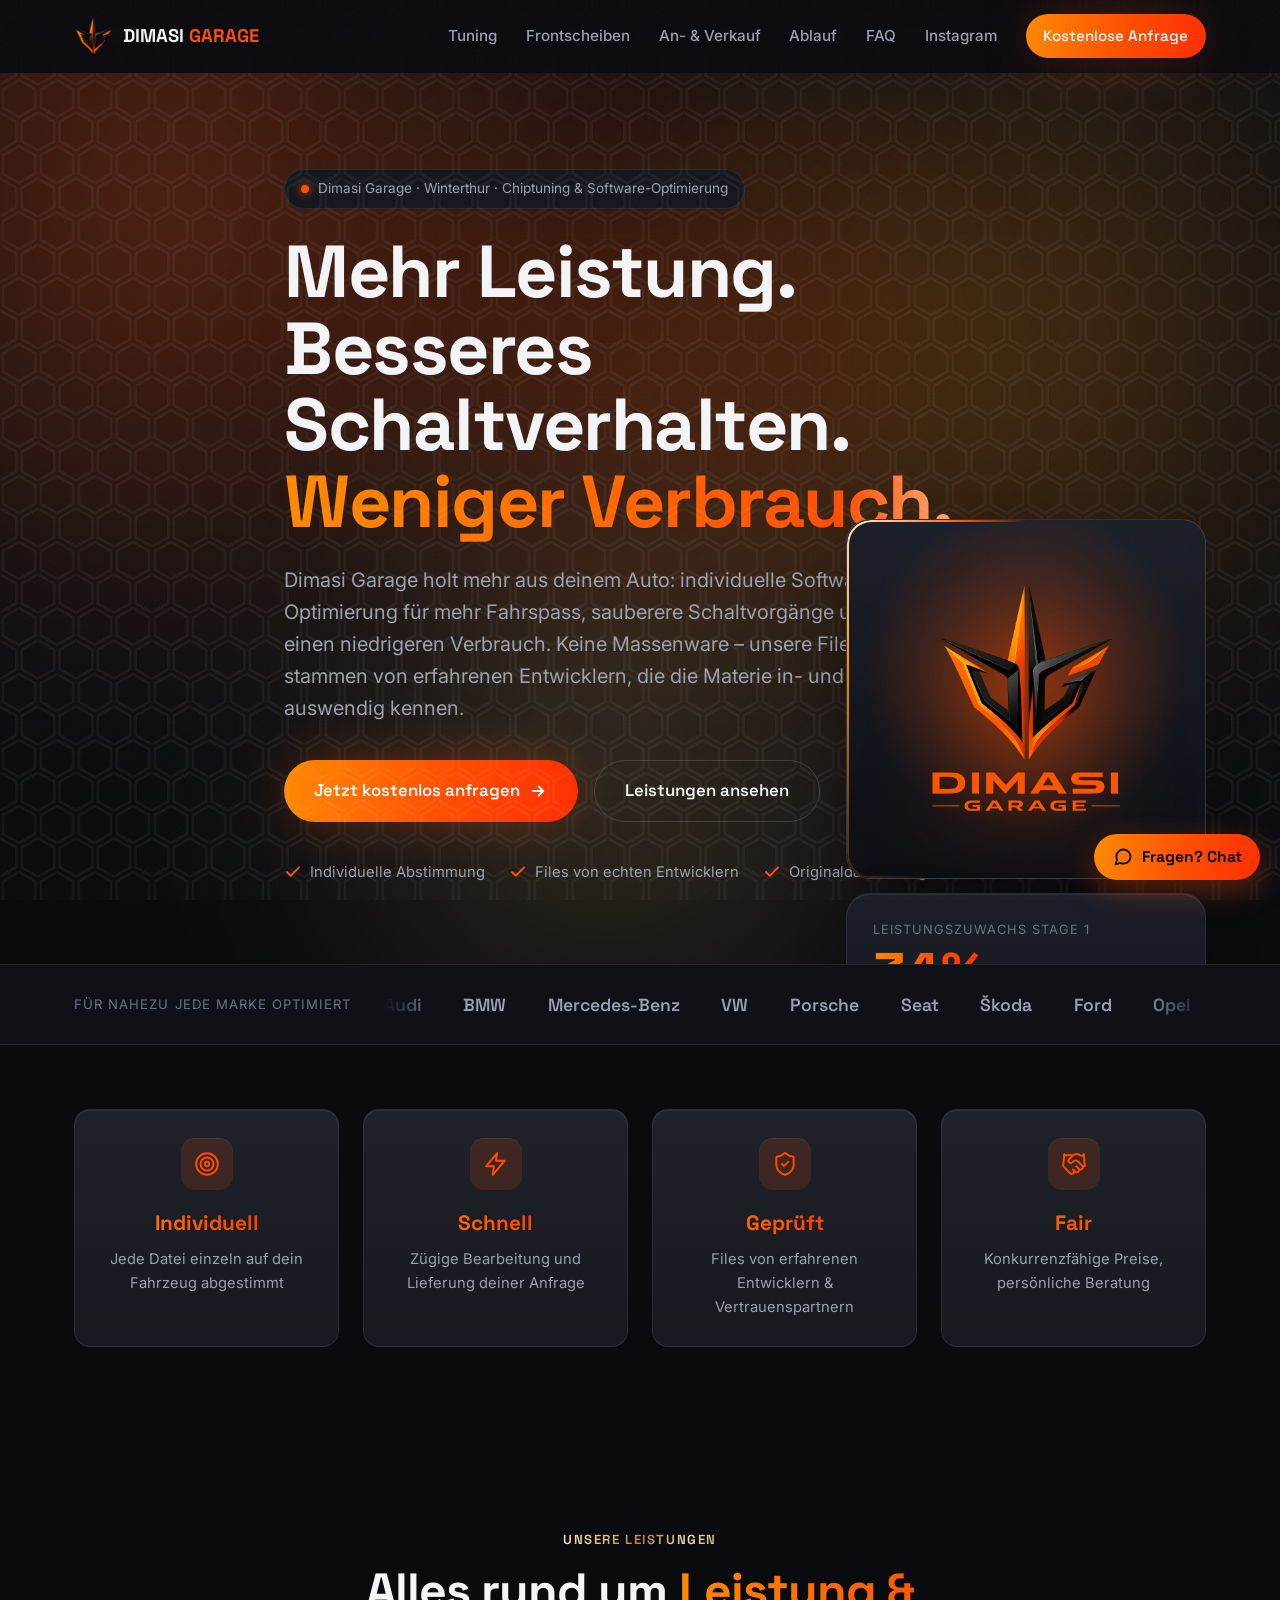
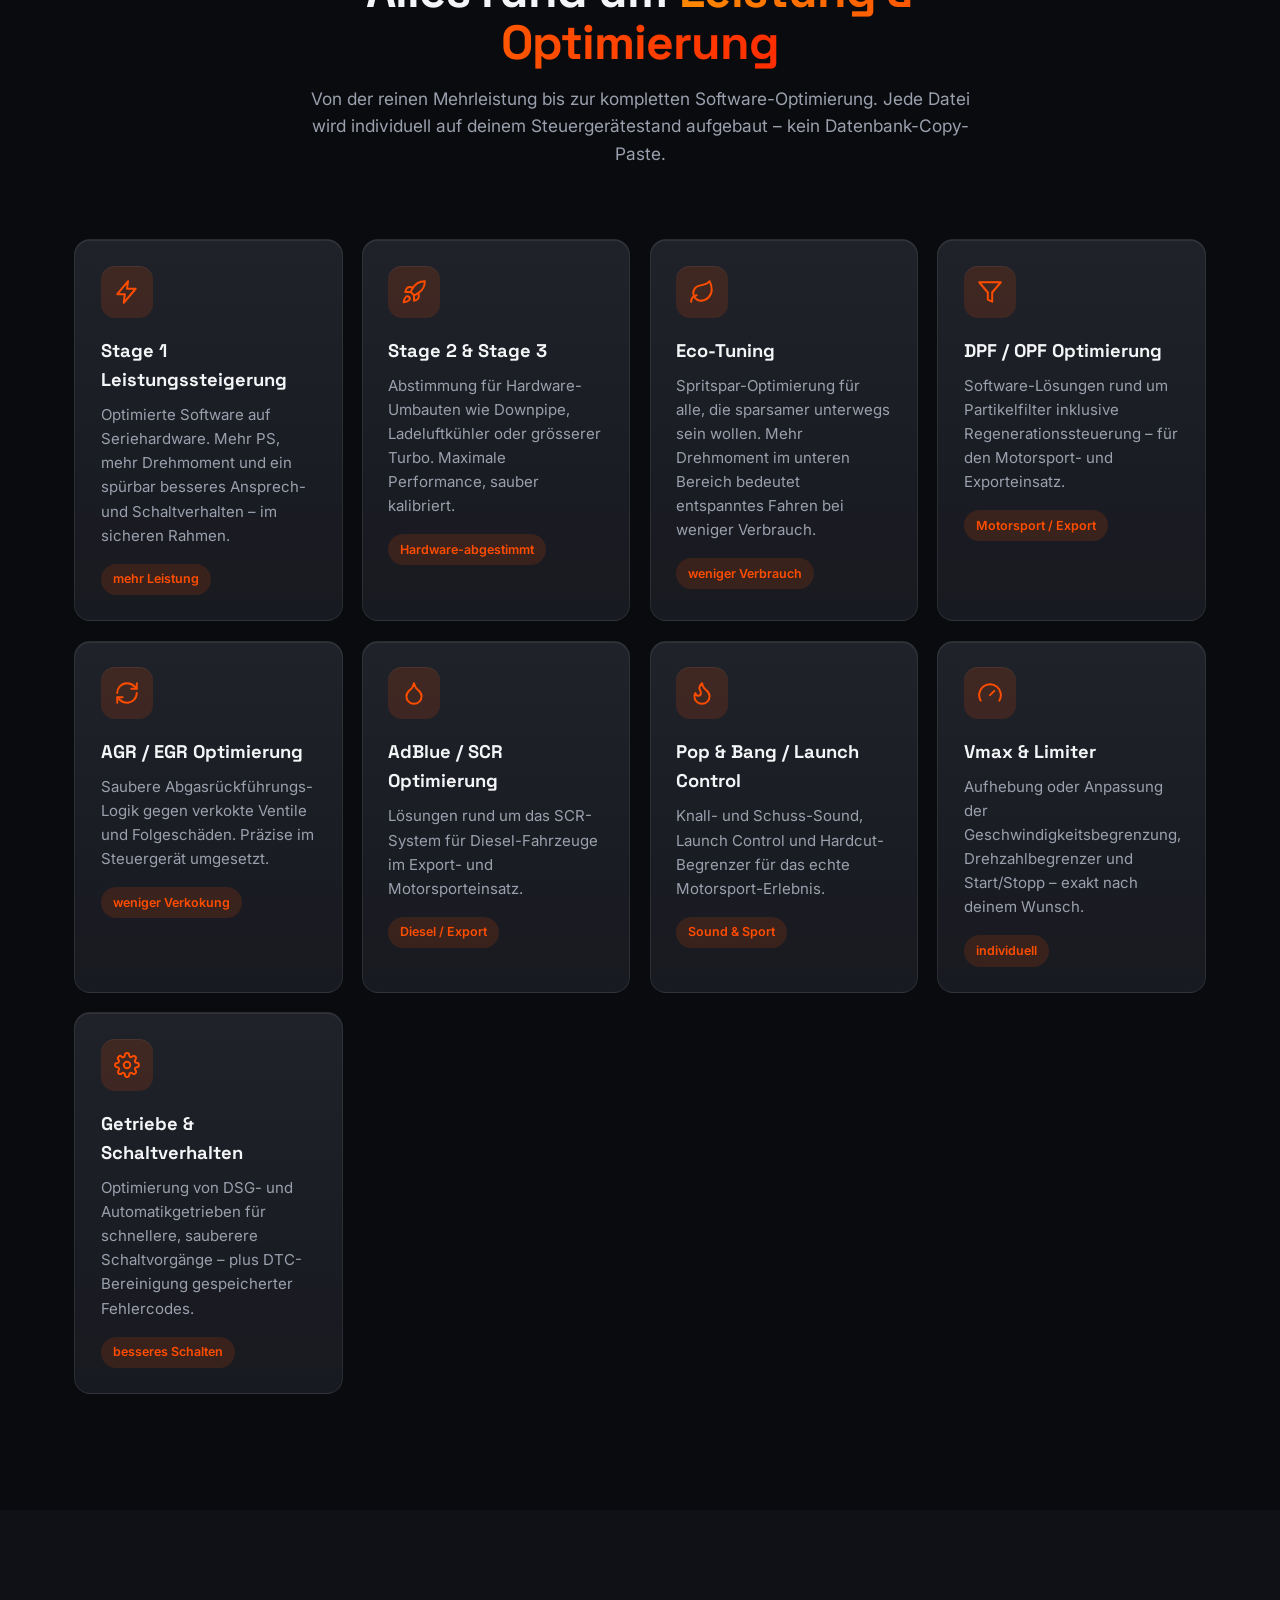
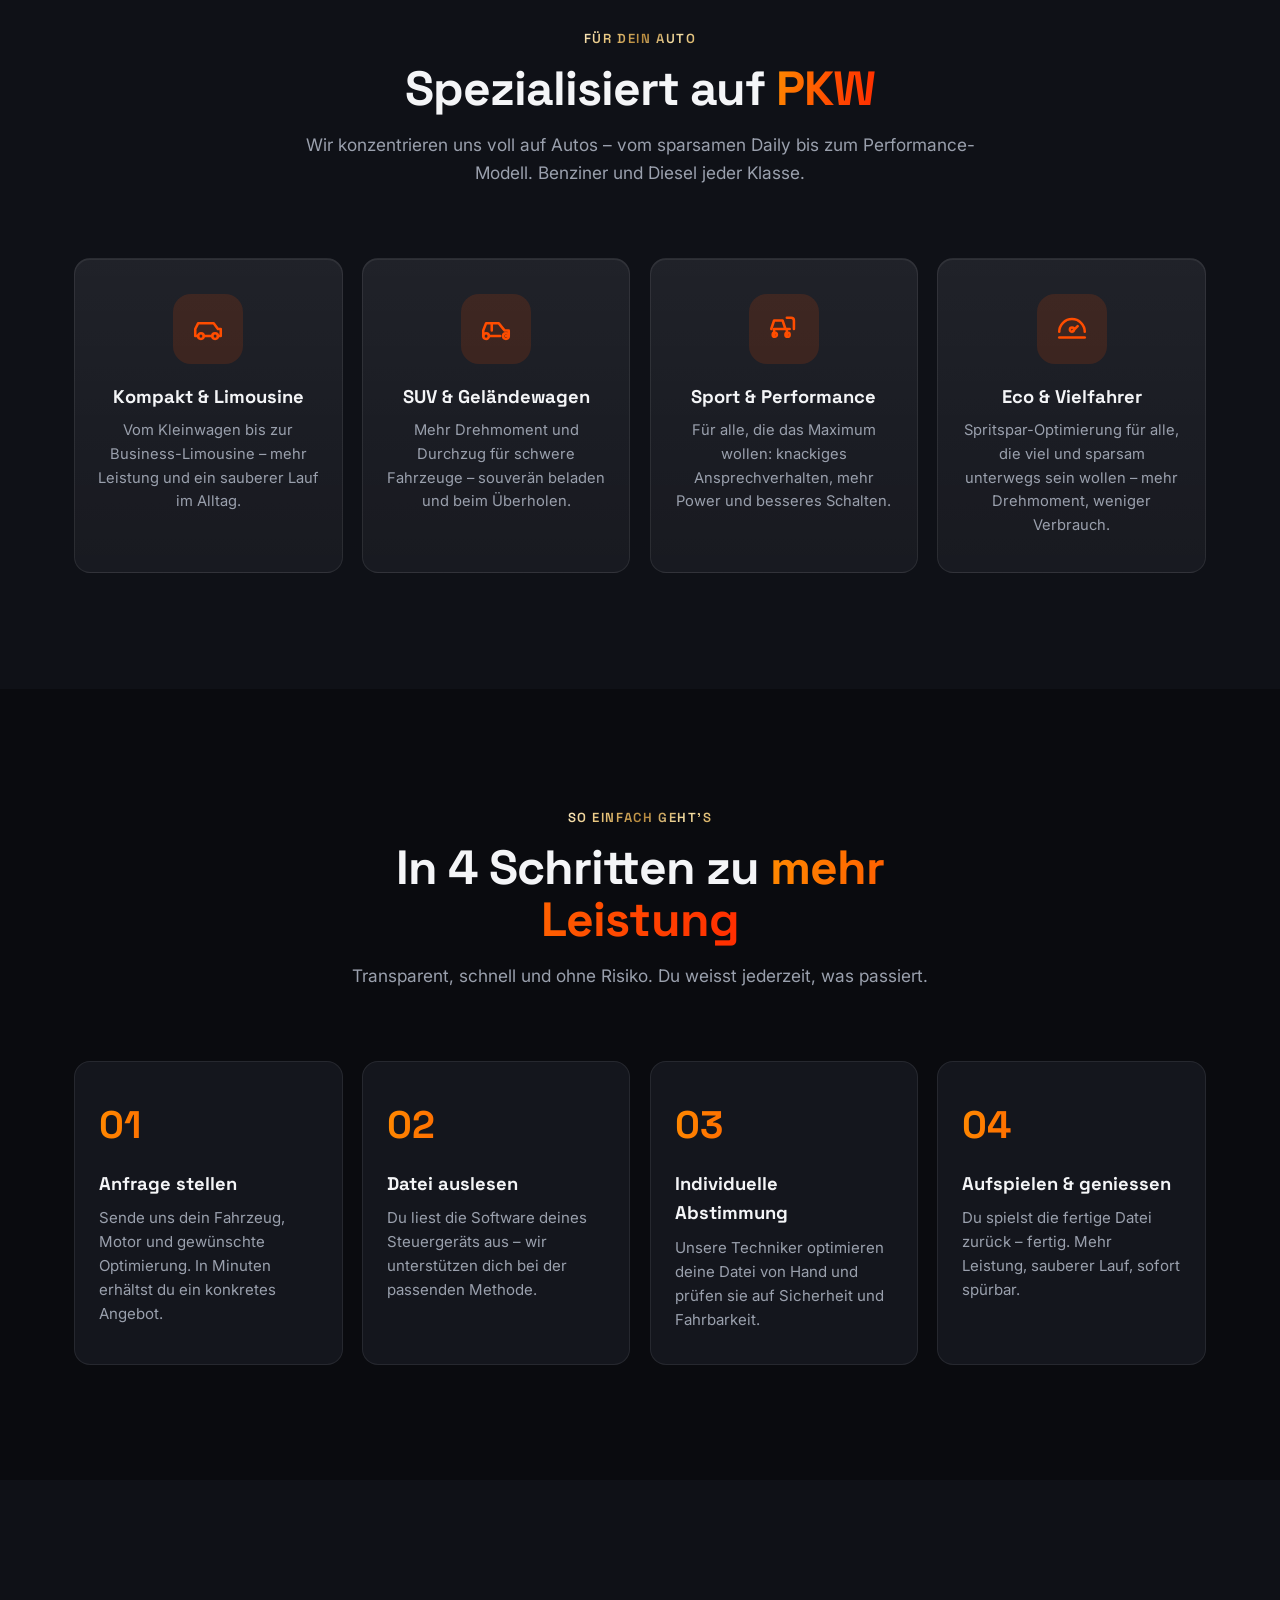
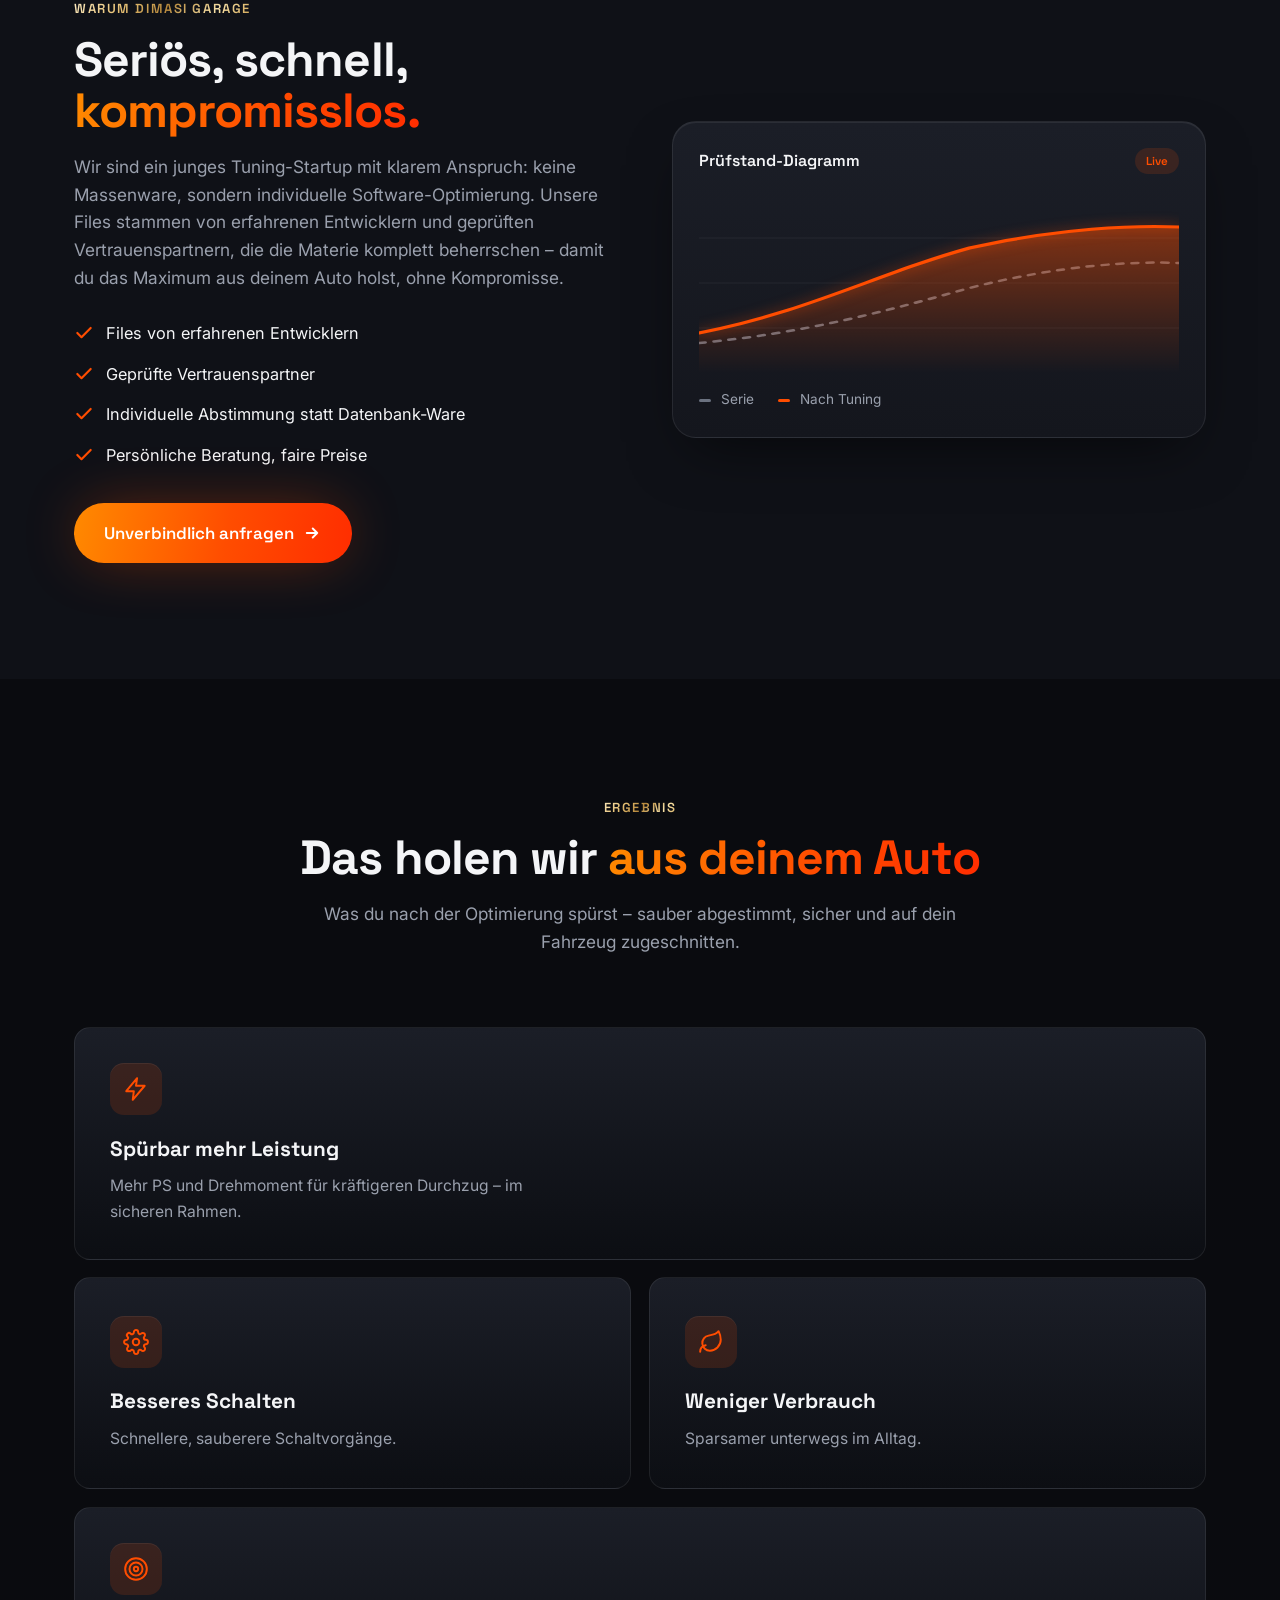
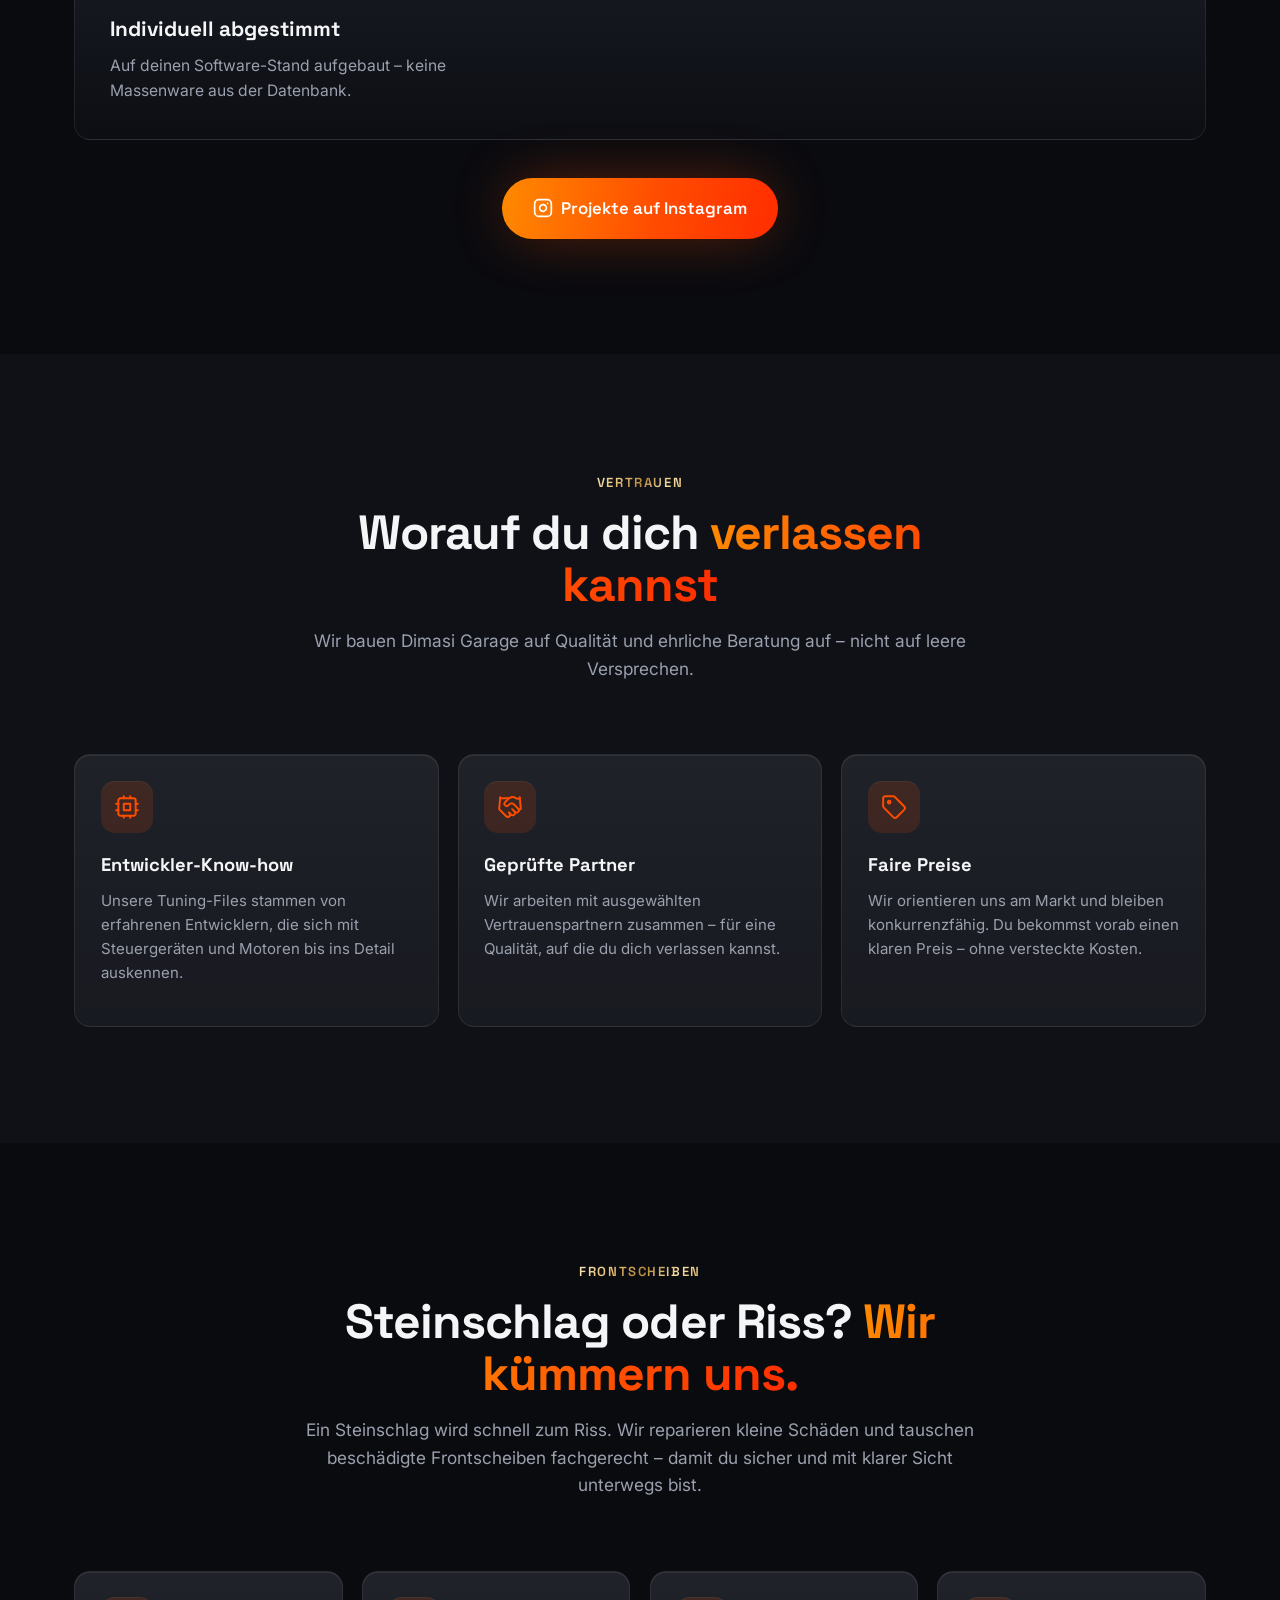
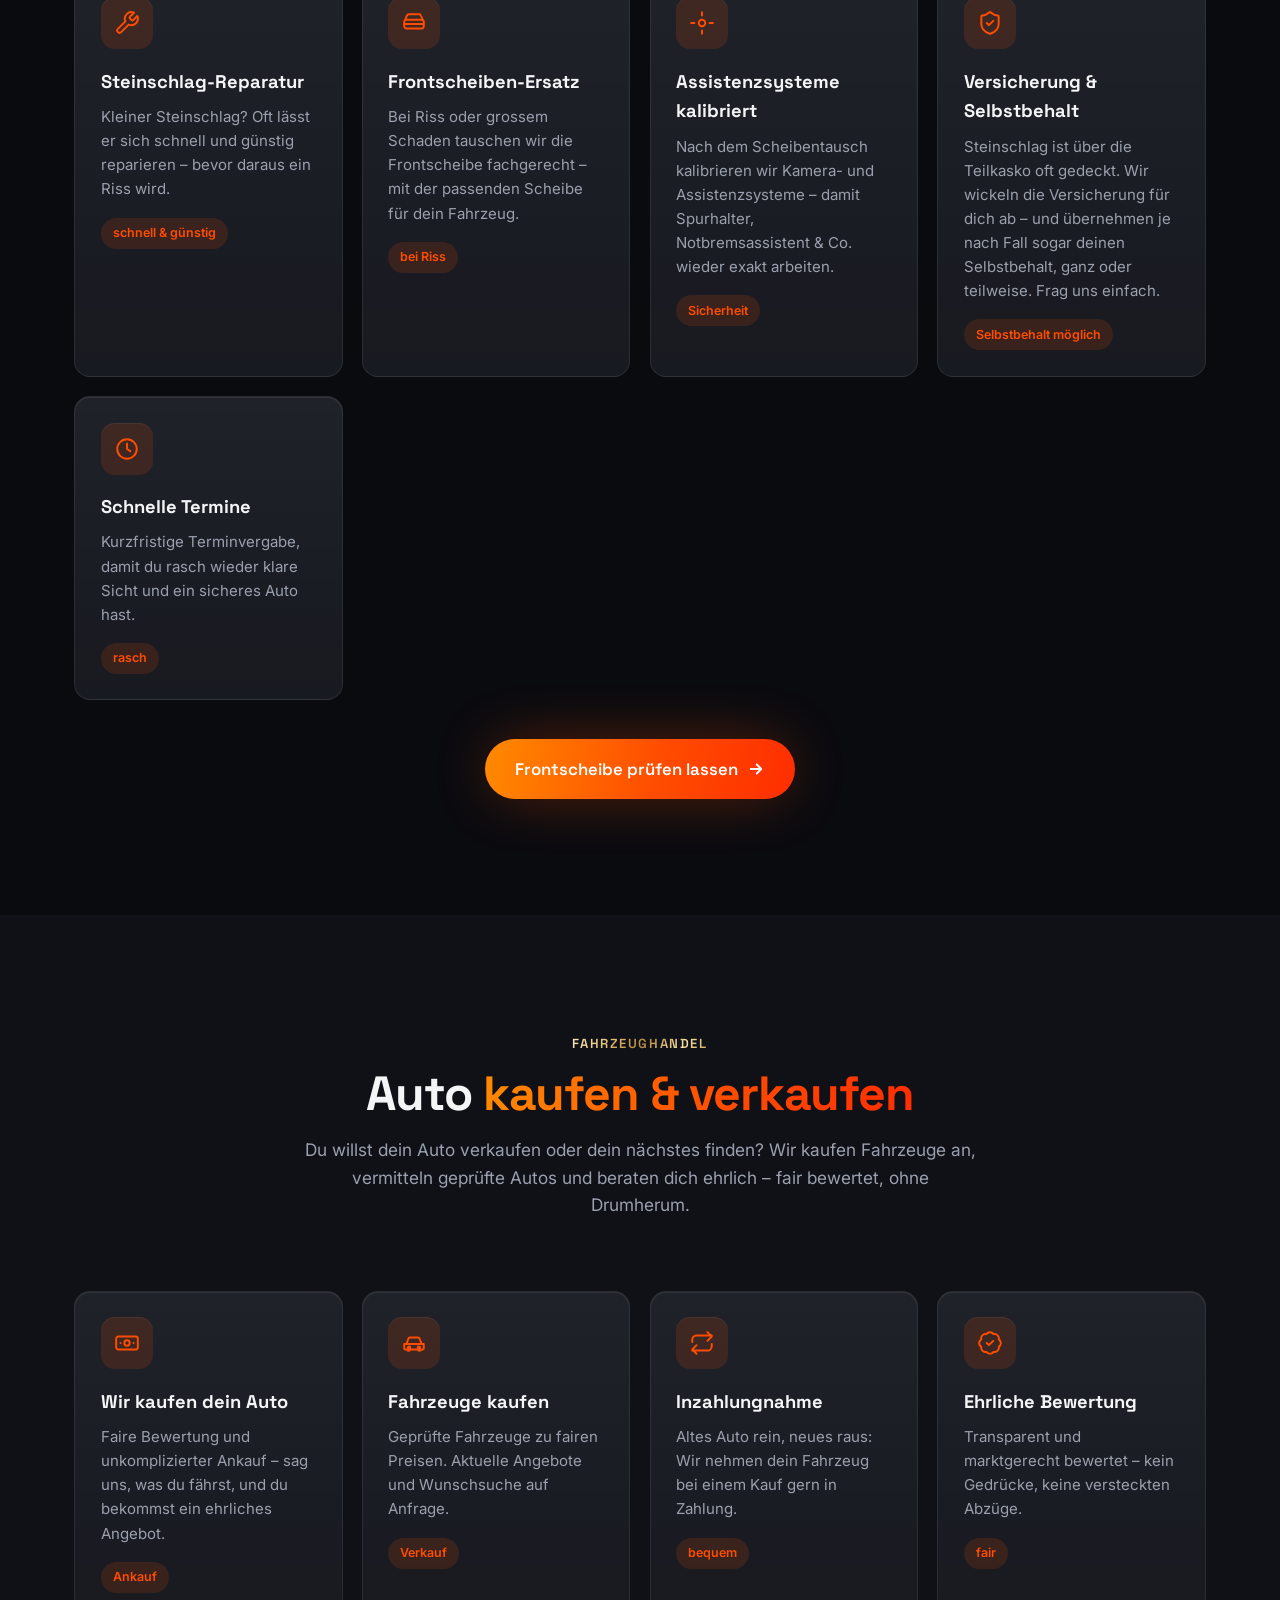
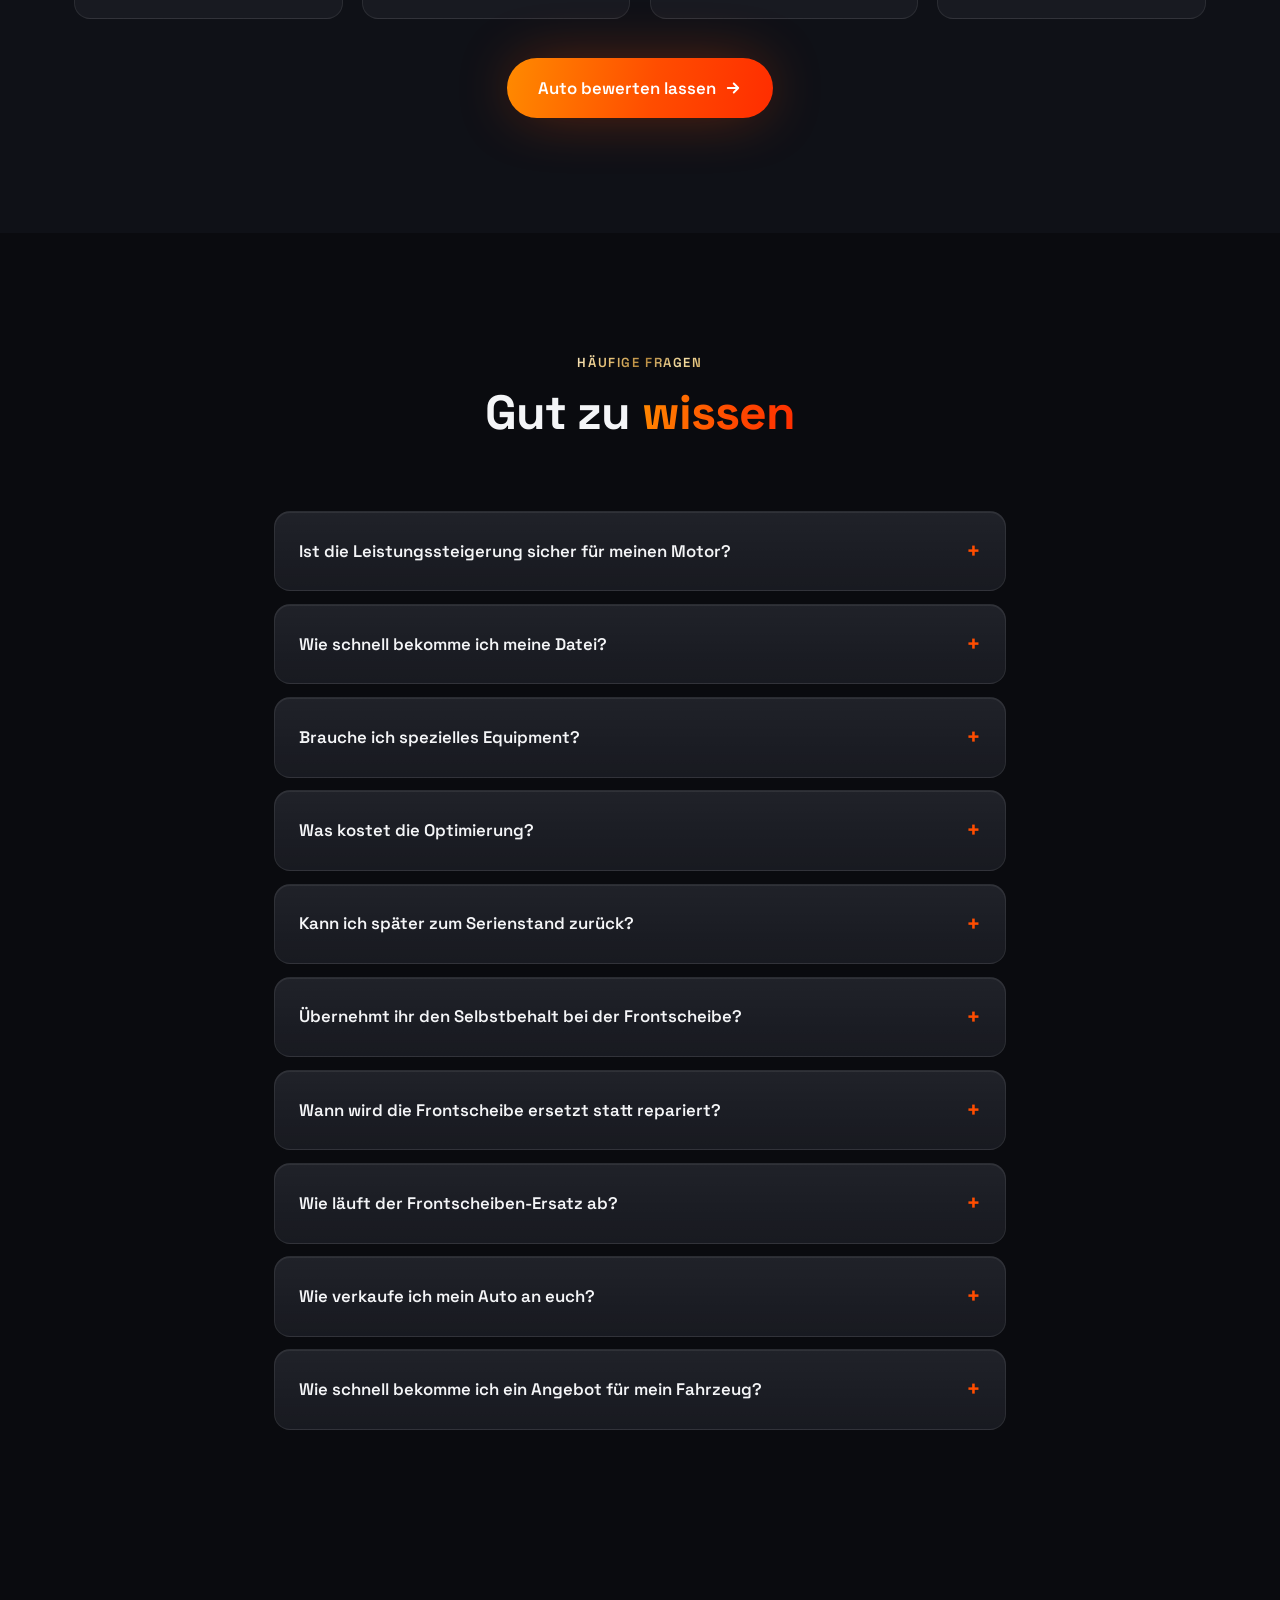
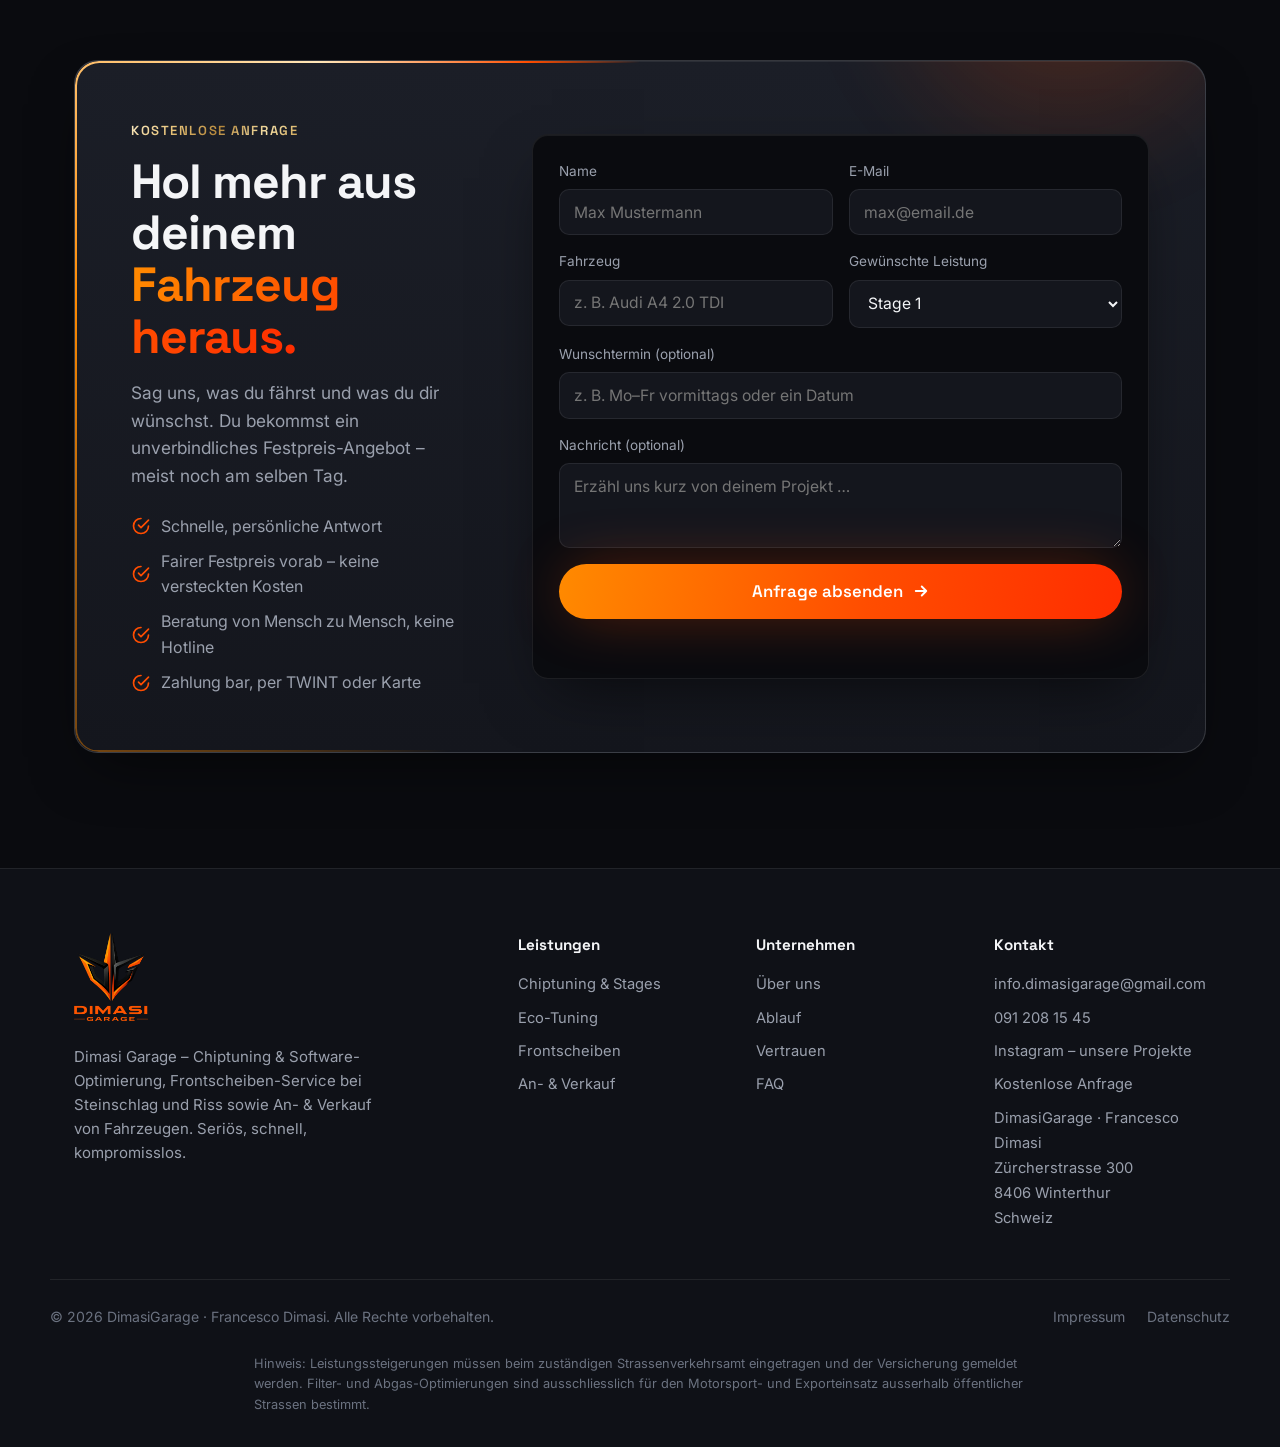
==== commit 83e5ef4b: "fix(dimasi-garage): make Instagram button prominent + add to nav The ghost-style button looked like " ====
--- a/dimasi-garage/index.html
+++ b/dimasi-garage/index.html
@@ -71,6 +71,7 @@
         <a href="#fahrzeughandel">An- &amp; Verkauf</a>
         <a href="#ablauf">Ablauf</a>
         <a href="#faq">FAQ</a>
+        <a href="https://www.instagram.com/dimasigarage" target="_blank" rel="noopener">Instagram</a>
         <a href="#kontakt" class="btn btn--small btn--primary">Kostenlose Anfrage</a>
       </nav>
 
@@ -431,9 +432,9 @@
         </div>
 
         <div class="section-cta reveal" data-reveal>
-          <a href="https://www.instagram.com/dimasigarage" target="_blank" rel="noopener" class="btn btn--ghost btn--large">
+          <a href="https://www.instagram.com/dimasigarage" target="_blank" rel="noopener" class="btn btn--primary btn--large">
             <svg viewBox="0 0 24 24" width="20" height="20" fill="none" stroke="currentColor" stroke-width="2" stroke-linecap="round" stroke-linejoin="round"><rect x="2" y="2" width="20" height="20" rx="5"/><path d="M16 11.37A4 4 0 1 1 12.63 8 4 4 0 0 1 16 11.37z"/><line x1="17.5" y1="6.5" x2="17.51" y2="6.5"/></svg>
-            Echte Projekte auf Instagram ansehen
+            Projekte auf Instagram
           </a>
         </div>
       </div>
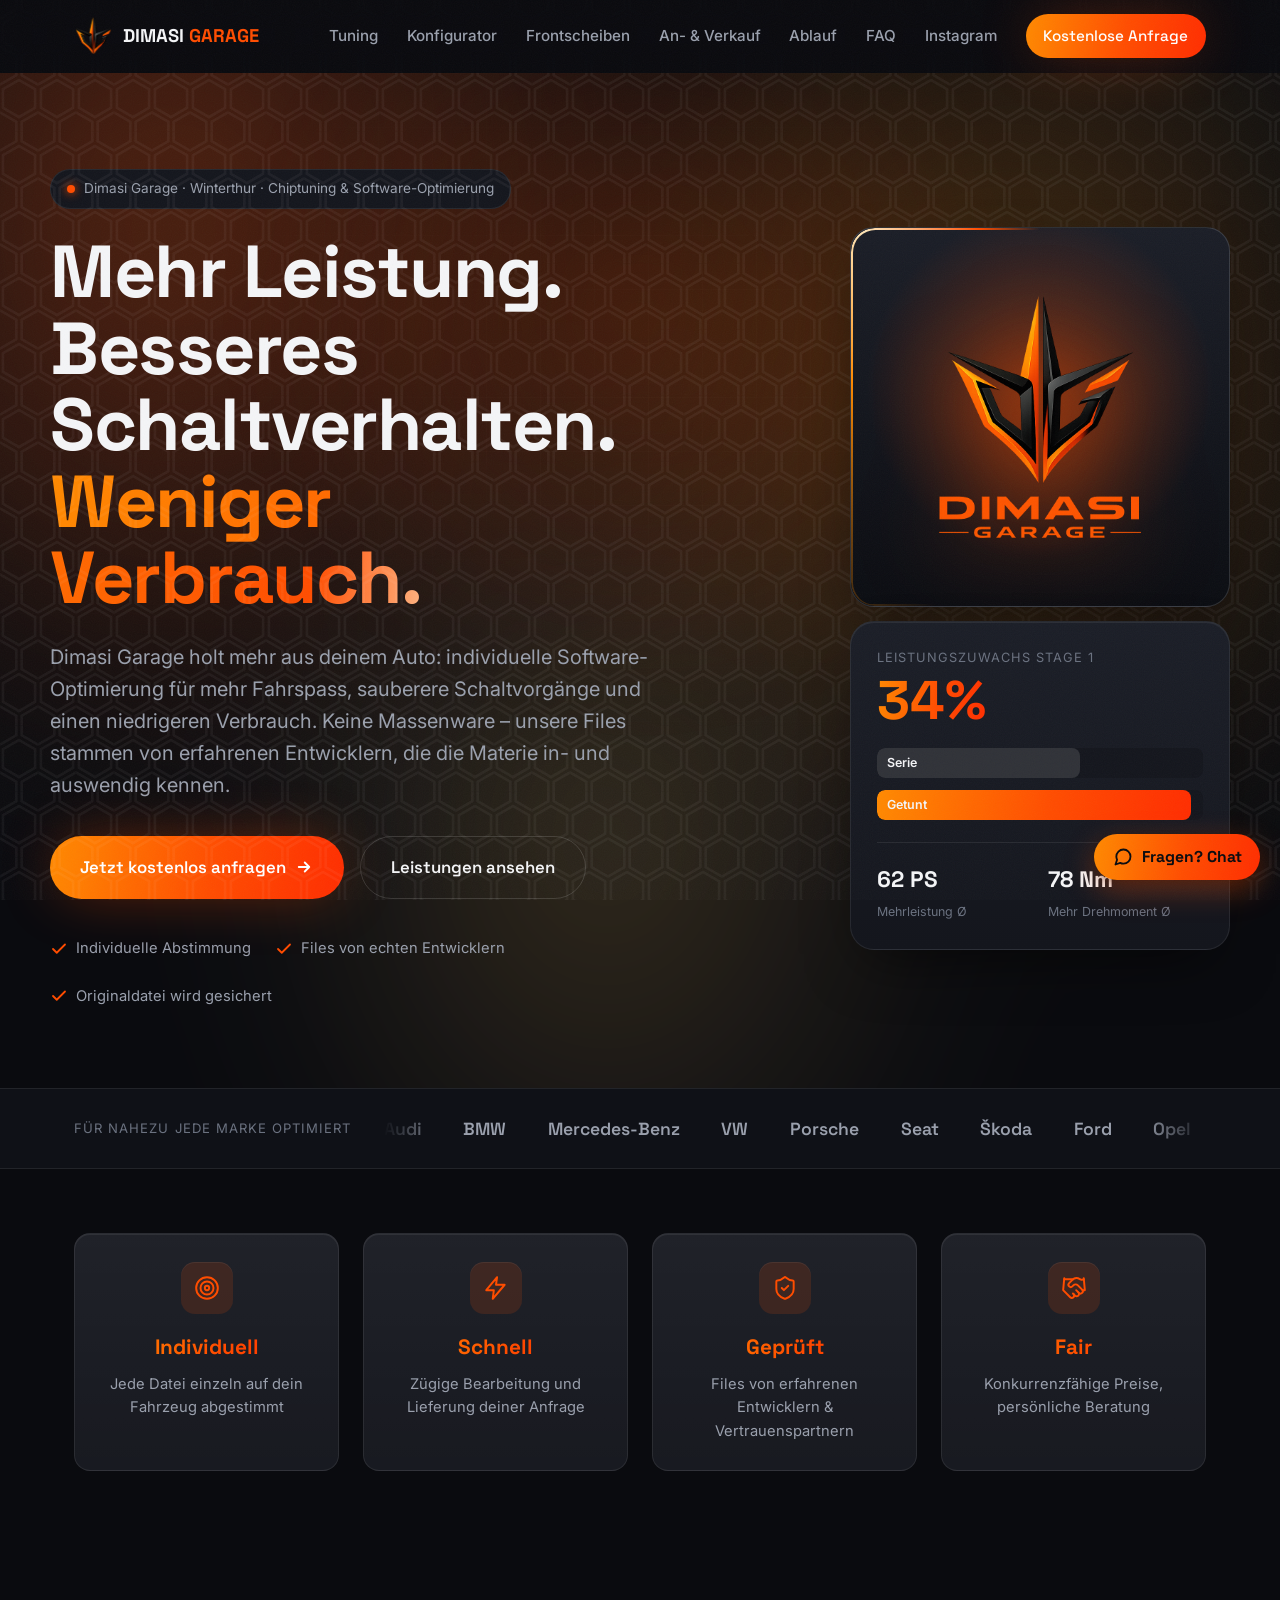
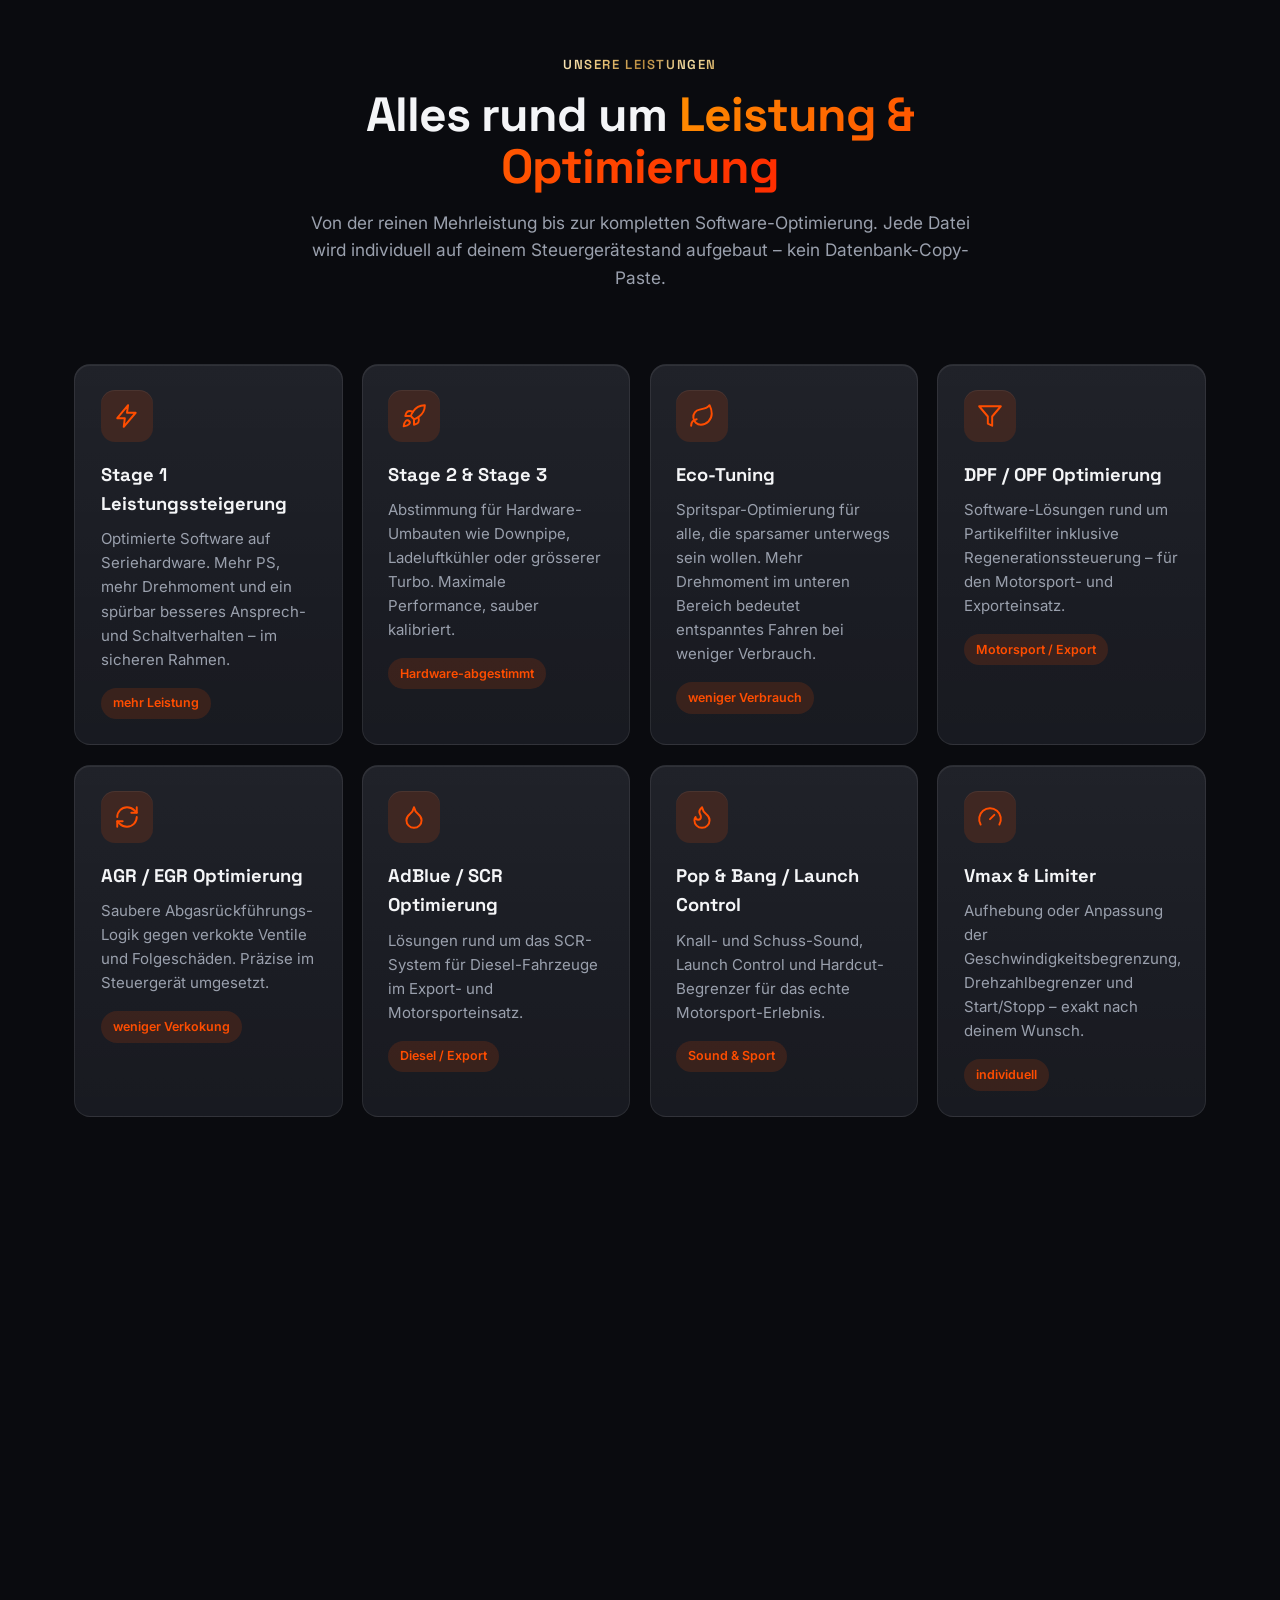
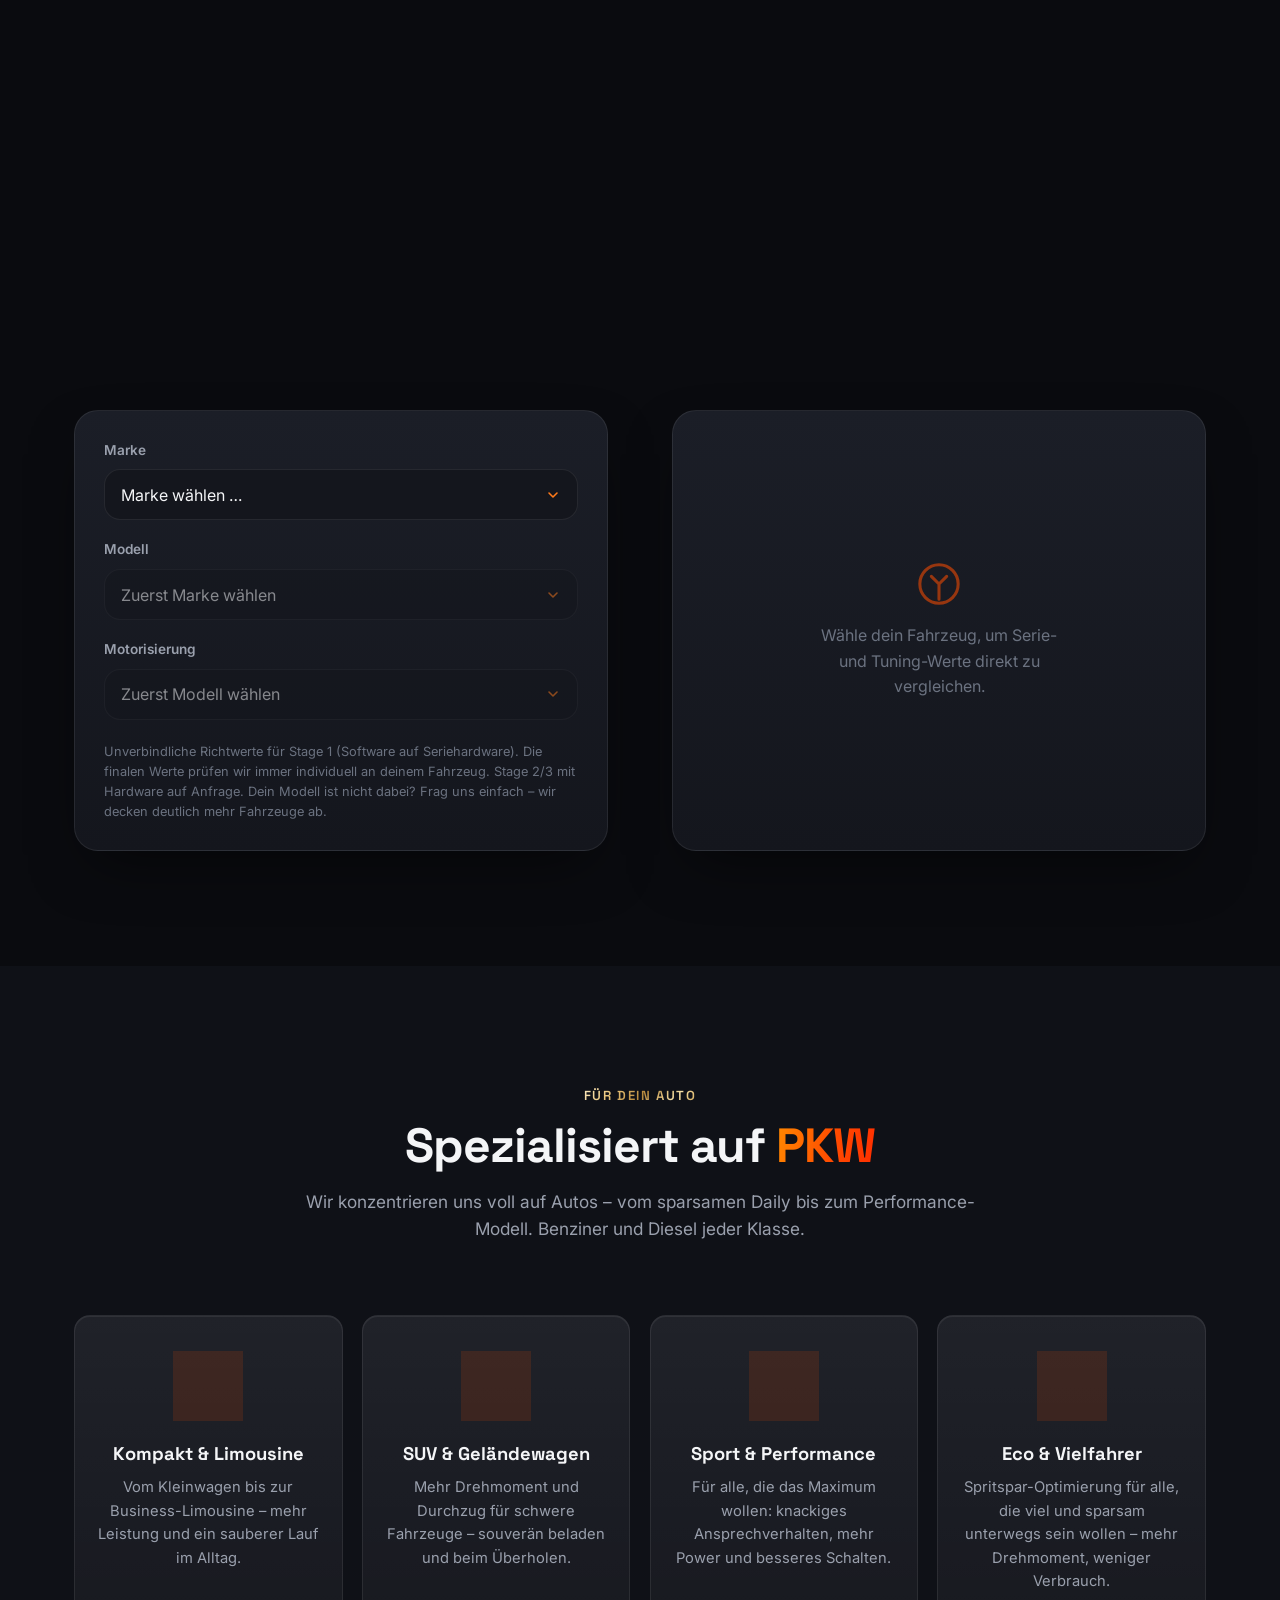
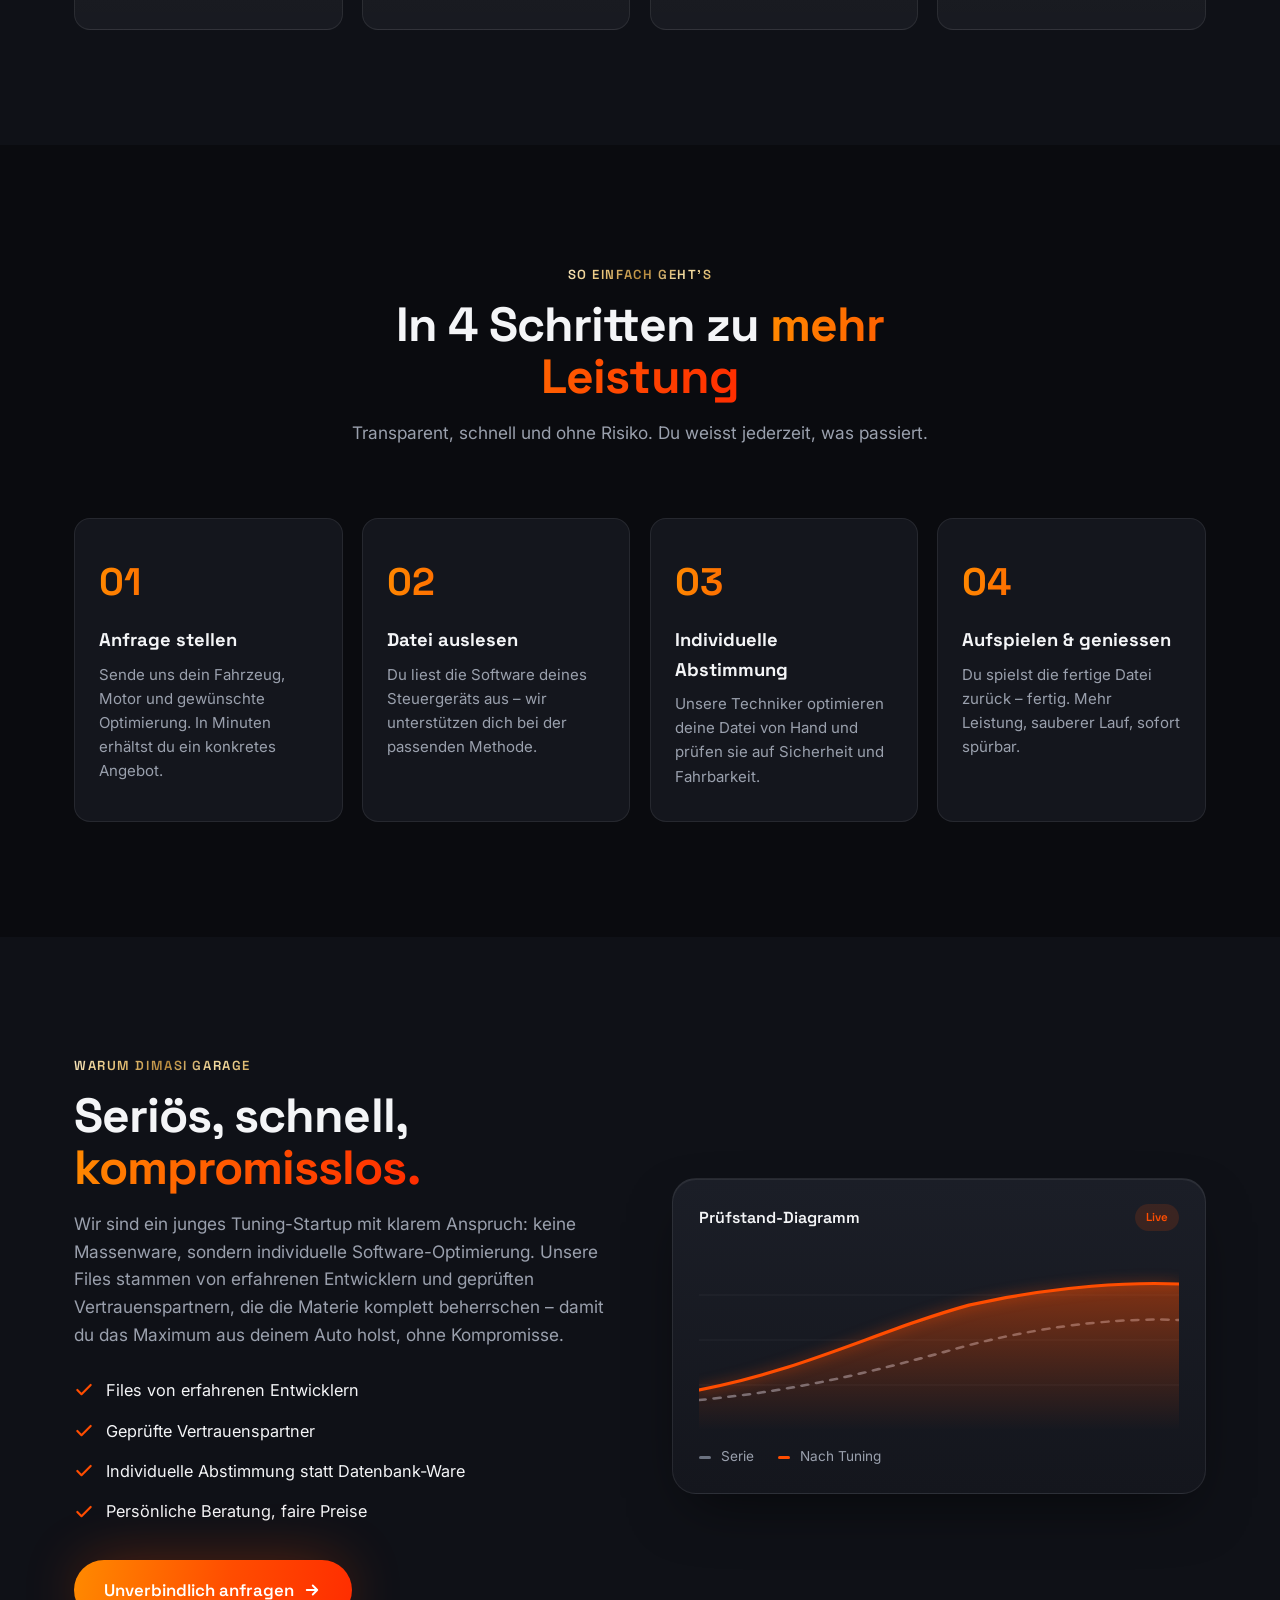
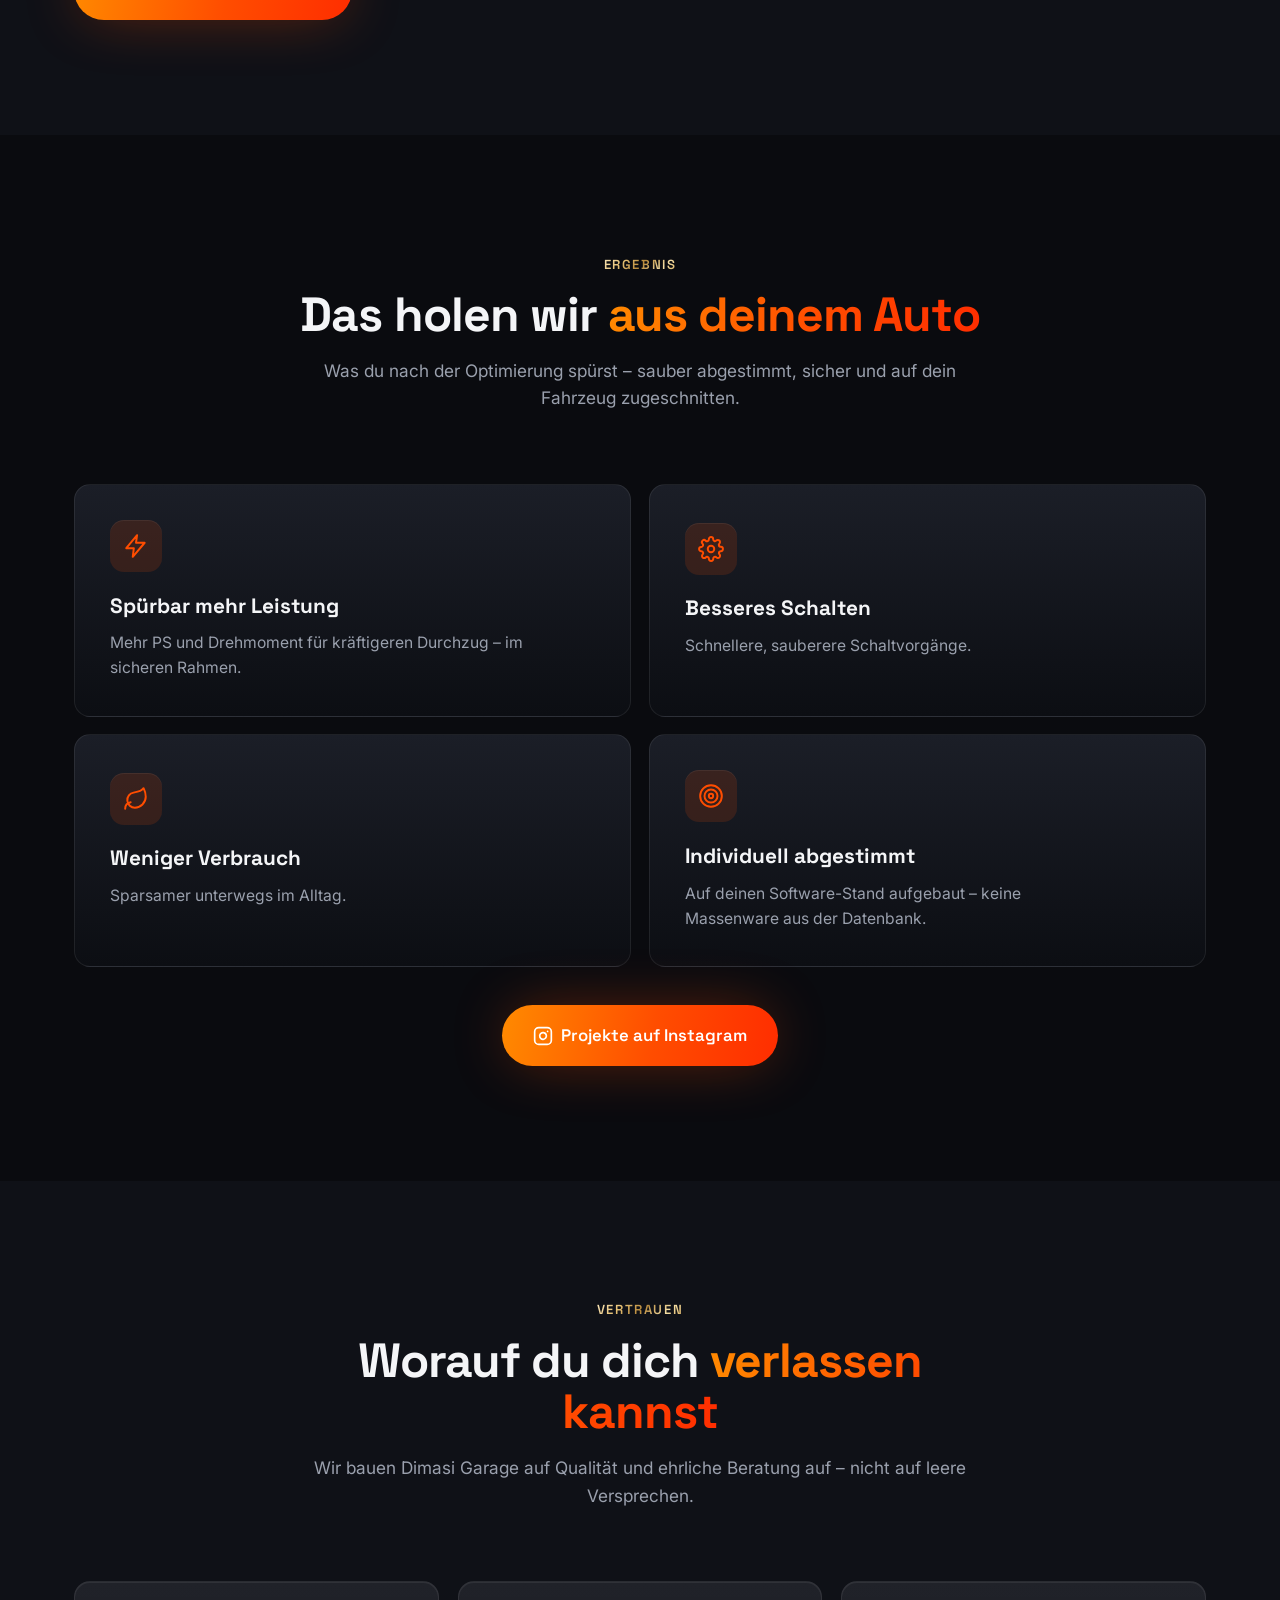
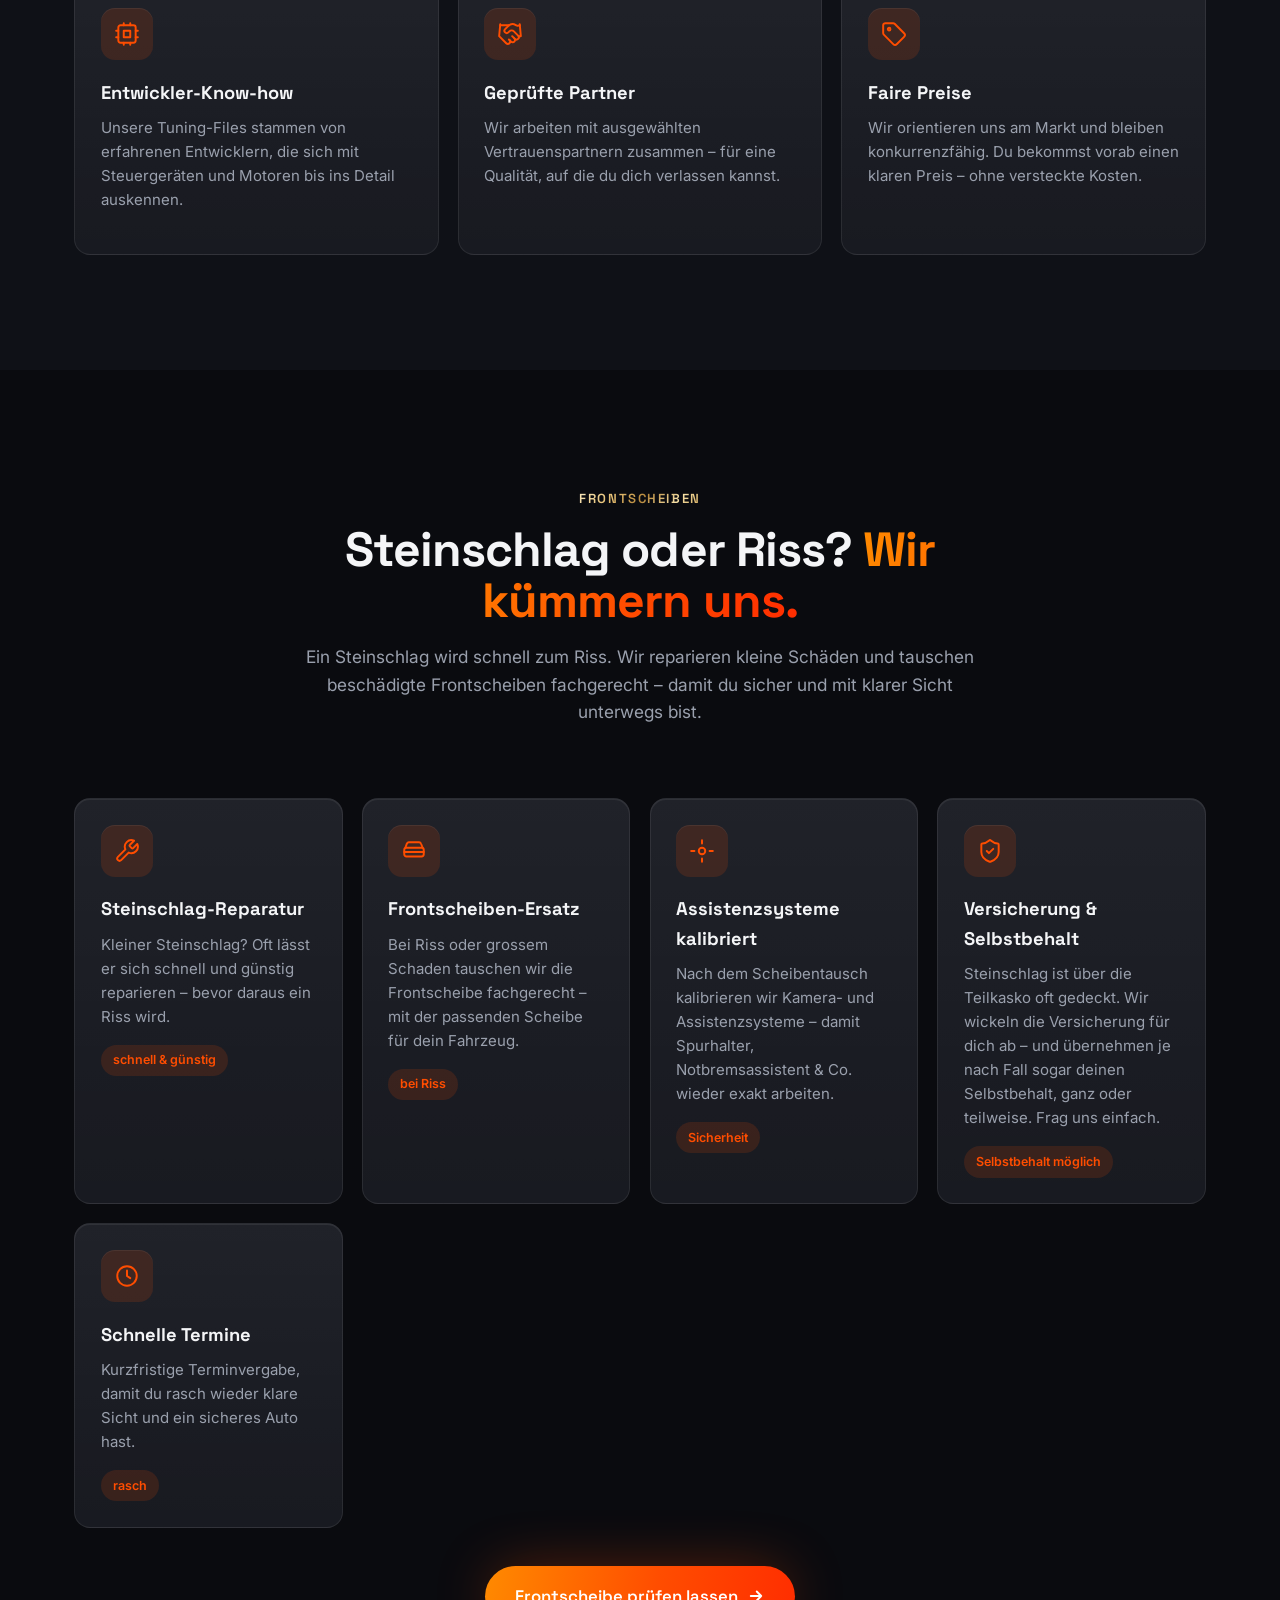
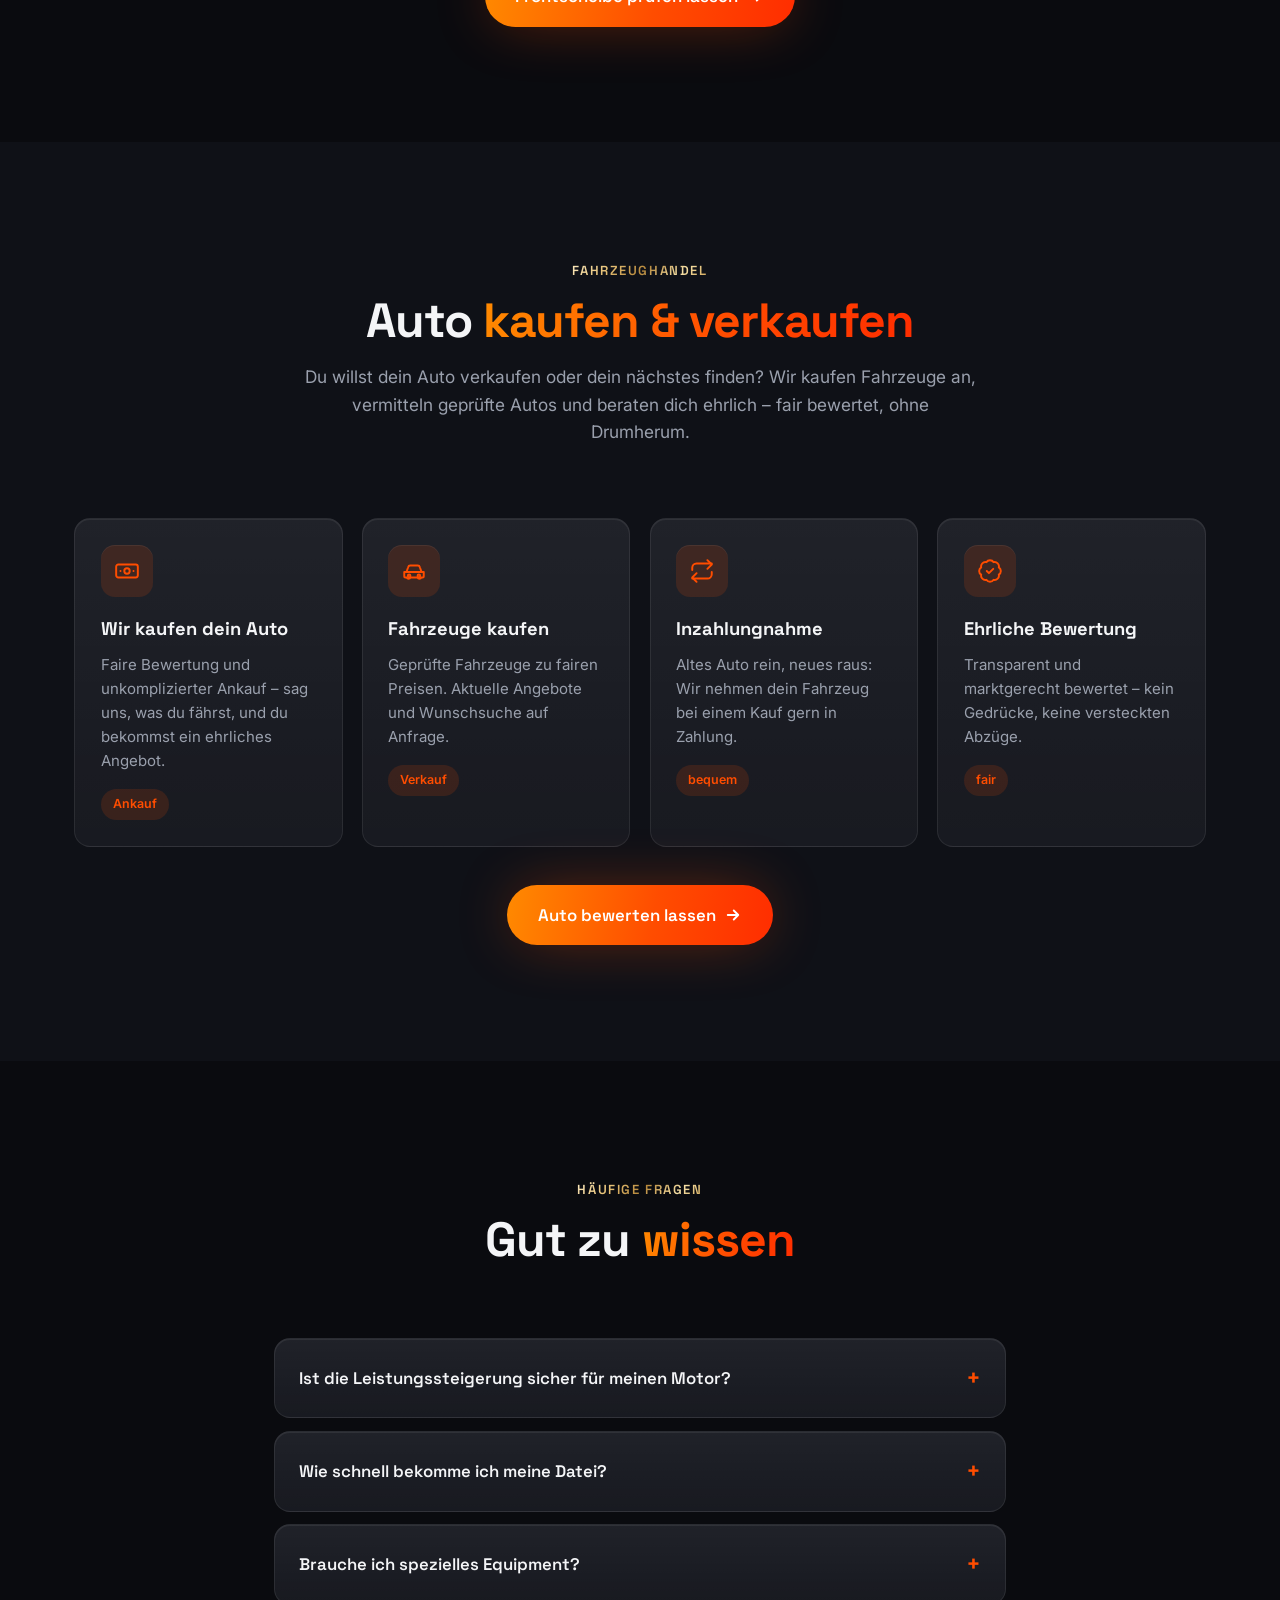
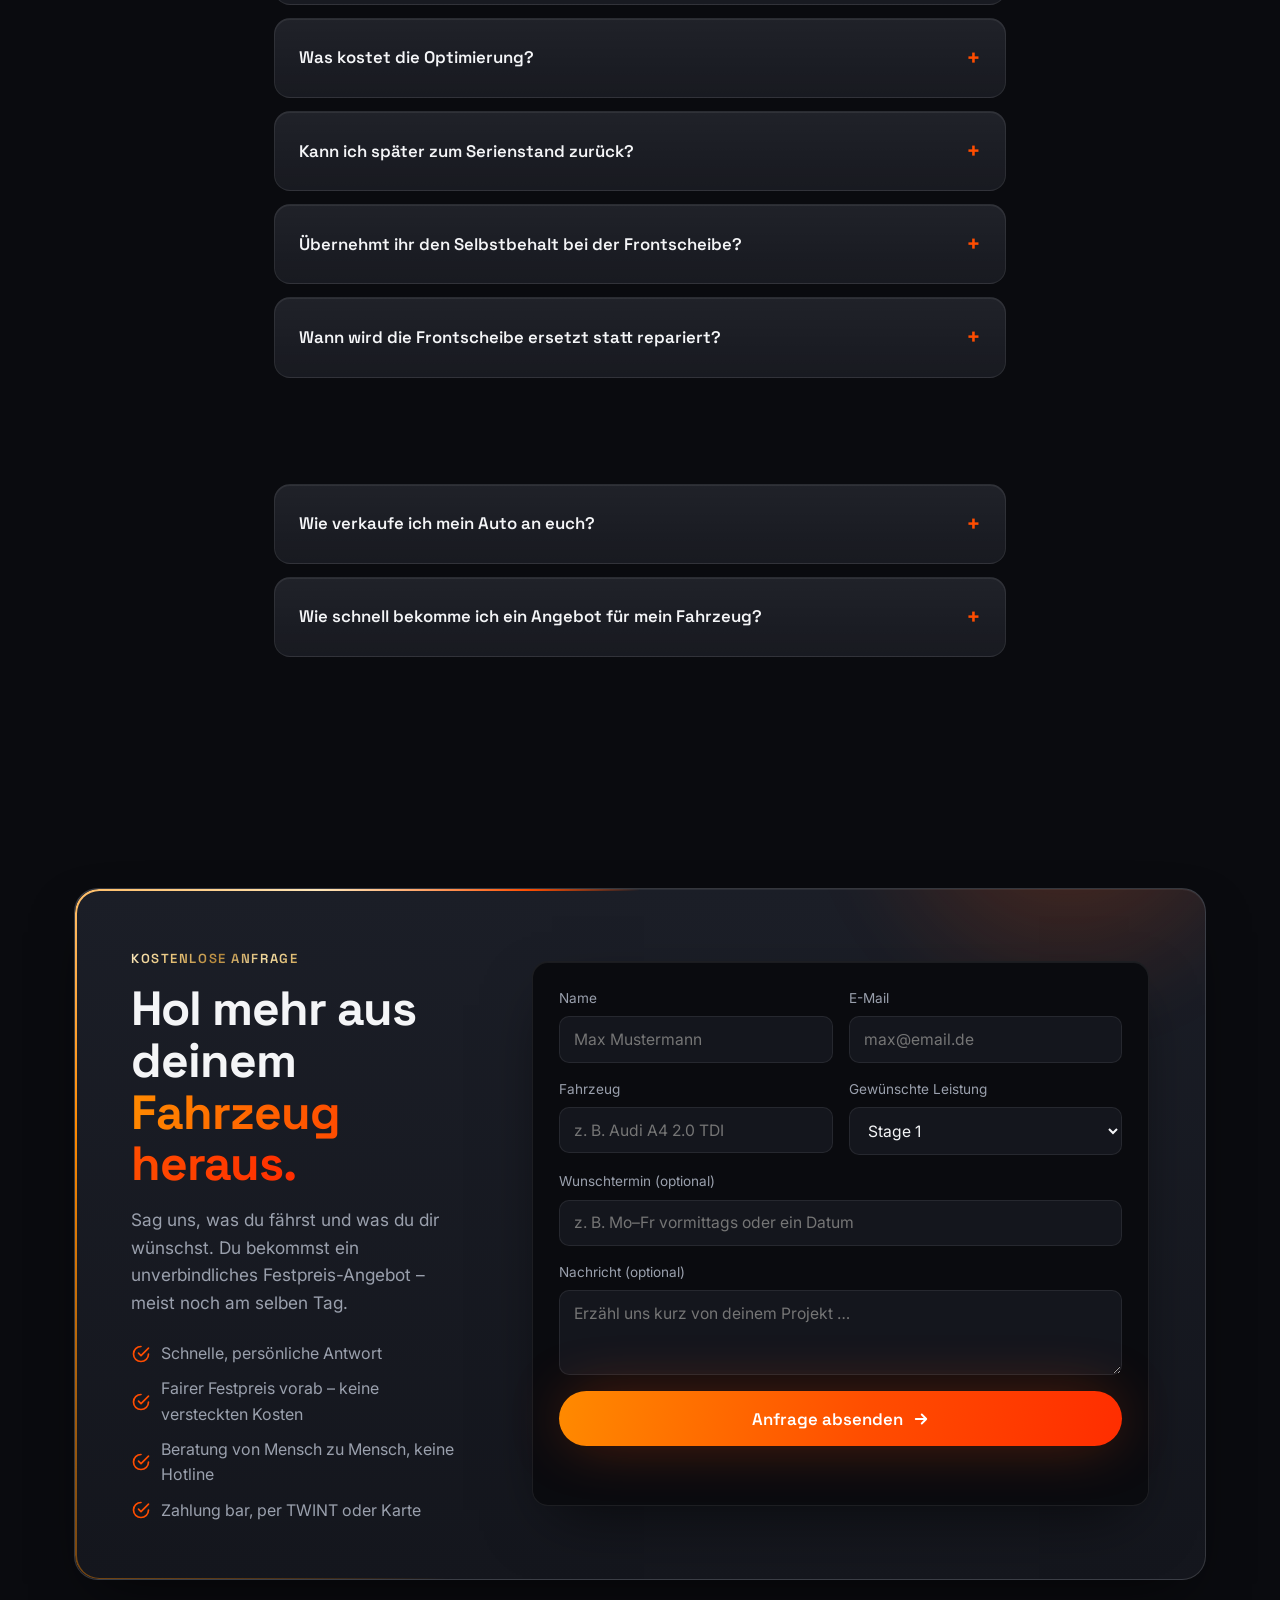
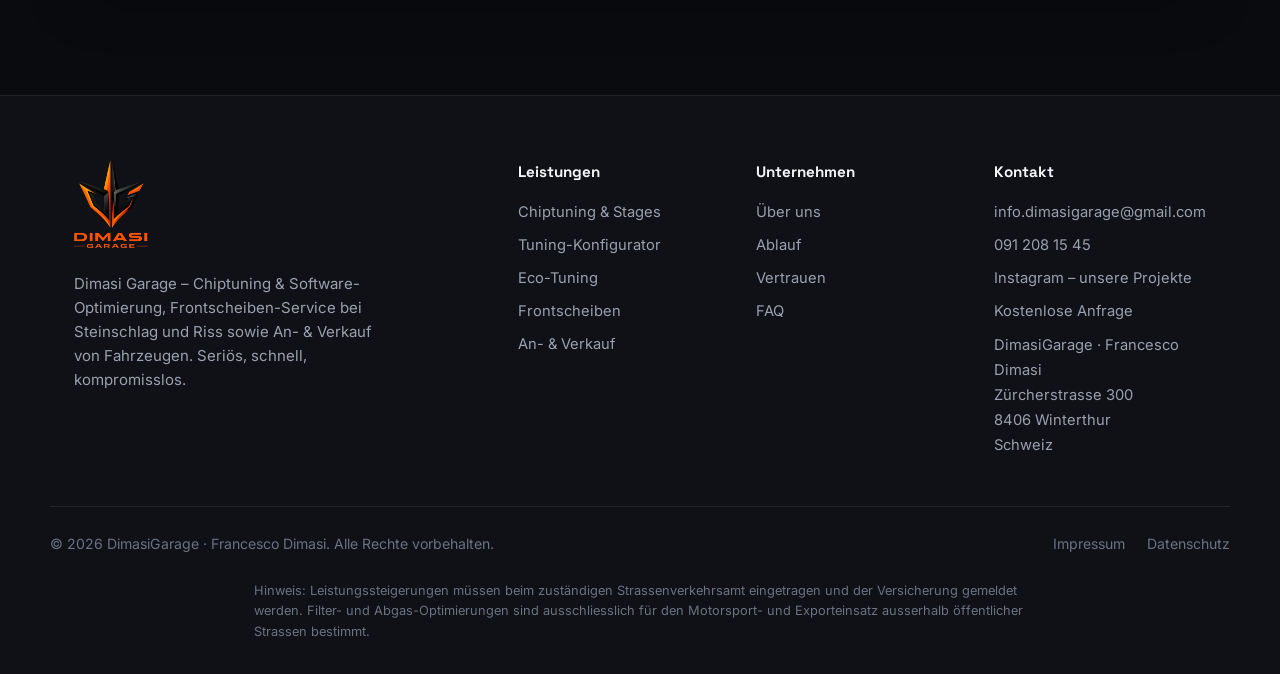
==== commit 33a1f153: "feat(dimasi-garage): add self-service tuning configurator Cascading brand -> model -> engine selecti" ====
--- a/dimasi-garage/index.html
+++ b/dimasi-garage/index.html
@@ -67,6 +67,7 @@
 
       <nav class="nav__links" id="navLinks" aria-label="Hauptnavigation">
         <a href="#leistungen">Tuning</a>
+        <a href="#konfigurator">Konfigurator</a>
         <a href="#frontscheiben">Frontscheiben</a>
         <a href="#fahrzeughandel">An- &amp; Verkauf</a>
         <a href="#ablauf">Ablauf</a>
@@ -257,6 +258,46 @@
       </div>
     </section>
 
+    <!-- ============ Tuning-Konfigurator ============ -->
+    <section class="section" id="konfigurator">
+      <div class="container">
+        <div class="section__head reveal" data-reveal>
+          <span class="eyebrow">Tuning-Konfigurator</span>
+          <h2 class="section__title">Was steckt in <span class="text-gradient">deinem Auto?</span></h2>
+          <p class="section__lead">Wähle Marke, Modell und Motor – und sieh sofort, welches Potenzial mit einer
+            Stage-1-Optimierung realistisch drin ist. Danach kannst du die Konfiguration direkt anfragen.</p>
+        </div>
+
+        <div class="konfig reveal" data-reveal>
+          <div class="konfig__form">
+            <label class="konfig__field">
+              <span>Marke</span>
+              <select id="kMarke" aria-label="Marke wählen"><option value="">Marke wählen …</option></select>
+            </label>
+            <label class="konfig__field">
+              <span>Modell</span>
+              <select id="kModell" aria-label="Modell wählen" disabled><option value="">Zuerst Marke wählen</option></select>
+            </label>
+            <label class="konfig__field">
+              <span>Motorisierung</span>
+              <select id="kMotor" aria-label="Motorisierung wählen" disabled><option value="">Zuerst Modell wählen</option></select>
+            </label>
+            <p class="konfig__hint">Unverbindliche Richtwerte für Stage 1 (Software auf Seriehardware). Die
+              finalen Werte prüfen wir immer individuell an deinem Fahrzeug. Stage 2/3 mit Hardware auf Anfrage.
+              Dein Modell ist nicht dabei? Frag uns einfach – wir decken deutlich mehr Fahrzeuge ab.</p>
+          </div>
+
+          <div class="konfig__result">
+            <div class="konfig__empty" id="kEmpty">
+              <svg viewBox="0 0 24 24" width="46" height="46" fill="none" stroke="currentColor" stroke-width="1.6" stroke-linecap="round" stroke-linejoin="round"><path d="M12 20v-8M12 12 8 8m4 4 4-4"/><circle cx="12" cy="12" r="10"/></svg>
+              <p>Wähle dein Fahrzeug, um Serie- und Tuning-Werte direkt zu vergleichen.</p>
+            </div>
+            <div class="konfig__panel" id="kPanel" aria-live="polite" hidden></div>
+          </div>
+        </div>
+      </div>
+    </section>
+
     <!-- ============ Fahrzeuge ============ -->
     <section class="section section--alt" id="fahrzeuge">
       <div class="container">
@@ -703,6 +744,7 @@
       <div class="footer__col">
         <h4>Leistungen</h4>
         <a href="#leistungen">Chiptuning &amp; Stages</a>
+        <a href="#konfigurator">Tuning-Konfigurator</a>
         <a href="#leistungen">Eco-Tuning</a>
         <a href="#frontscheiben">Frontscheiben</a>
         <a href="#fahrzeughandel">An- &amp; Verkauf</a>
@@ -746,6 +788,8 @@
     <svg viewBox="0 0 24 24" width="22" height="22" fill="none" stroke="currentColor" stroke-width="2.4" stroke-linecap="round" stroke-linejoin="round"><path d="M12 19V5M6 11l6-6 6 6"/></svg>
   </button>
 
+  <script src="js/config-data.js" defer></script>
+  <script src="js/konfigurator.js" defer></script>
   <script src="js/main.js" defer></script>
   <script src="js/chat.js" defer></script>
 </body>
--- a/dimasi-garage/css/styles.css
+++ b/dimasi-garage/css/styles.css
@@ -184,6 +184,32 @@
 .hero__card {
   position: absolute; right: max(1.5rem, calc(50% - var(--maxw) / 2 + 1.5rem)); top: 50%;
   transform: translateY(-42%); z-index: 5; width: 360px;
+}
+/* Desktop: Hero als 2-Spalten-Raster — Text links, PS/Nm-Karte rechts,
+   beide vertikal zentriert. Kein Absolut-Layout mehr, damit nichts unten
+   aus dem Hero herausragt oder den naechsten Bereich ueberlappt. */
+@media (min-width: 1081px) {
+  .hero {
+    display: grid;
+    grid-template-columns: minmax(0, 1fr) 380px;
+    align-items: center;
+    column-gap: 3.5rem;
+    padding-inline: max(1.5rem, calc((100% - var(--maxw)) / 2));
+  }
+  .hero__inner {
+    grid-column: 1;
+    max-width: 640px;
+    margin: 0;
+    padding-inline: 0;
+  }
+  .hero__card {
+    position: static;
+    transform: none;
+    right: auto;
+    top: auto;
+    width: 100%;
+    grid-column: 2;
+  }
 }
 .gauge {
   background: linear-gradient(180deg, var(--surface-2), var(--surface));
@@ -202,6 +228,68 @@
 .gauge__meta { display: grid; grid-template-columns: 1fr 1fr; gap: 1rem; padding-top: 1.2rem; border-top: 1px solid var(--border); }
 .gauge__meta strong { display: block; font-family: var(--font-head); font-size: 1.4rem; }
 .gauge__meta span { font-size: .78rem; color: var(--text-dim); }
+
+/* =====================================================
+   Tuning-Konfigurator
+   ===================================================== */
+.konfig { display: grid; grid-template-columns: 1fr 1fr; gap: var(--space-8); align-items: stretch; }
+.konfig__form,
+.konfig__result {
+  background: linear-gradient(180deg, var(--surface-2), var(--surface));
+  border: 1px solid var(--border); border-radius: var(--radius-lg);
+  padding: 1.8rem; box-shadow: var(--shadow);
+}
+.konfig__form { display: flex; flex-direction: column; gap: 1.2rem; }
+.konfig__field { display: flex; flex-direction: column; gap: .5rem; }
+.konfig__field > span { font-size: .85rem; font-weight: 600; color: var(--text-muted); }
+.konfig__field select {
+  width: 100%; padding: .9rem 1rem; border-radius: var(--radius);
+  background: var(--surface); border: 1px solid var(--border);
+  color: var(--text); font-size: 1rem; font-family: inherit; cursor: pointer;
+  appearance: none; -webkit-appearance: none;
+  background-image: url("data:image/svg+xml,%3Csvg xmlns='http://www.w3.org/2000/svg' width='16' height='16' viewBox='0 0 24 24' fill='none' stroke='%23ff7a1a' stroke-width='2.4' stroke-linecap='round' stroke-linejoin='round'%3E%3Cpath d='M6 9l6 6 6-6'/%3E%3C/svg%3E");
+  background-repeat: no-repeat; background-position: right 1rem center; padding-right: 2.6rem;
+}
+.konfig__field select:disabled { opacity: .5; cursor: not-allowed; }
+.konfig__field select:focus-visible { outline: 2px solid var(--accent); outline-offset: 2px; }
+.konfig__hint { font-size: .8rem; color: var(--text-dim); line-height: 1.55; margin-top: .2rem; }
+
+.konfig__result { display: flex; flex-direction: column; }
+.konfig__panel { display: flex; flex-direction: column; flex: 1; }
+/* hidden-Attribut muss die display-Regeln schlagen (sonst bleibt der
+   Leer-Zustand sichtbar, waehrend das Ergebnis darunter erscheint). */
+.konfig__empty[hidden], .konfig__panel[hidden] { display: none; }
+.konfig__empty {
+  display: flex; flex-direction: column; align-items: center; justify-content: center;
+  text-align: center; gap: 1rem; flex: 1; min-height: 280px; color: var(--text-dim);
+}
+.konfig__empty svg { color: var(--accent); opacity: .55; }
+.konfig__empty p { max-width: 24ch; }
+
+.konfig__vehicle {
+  font-family: var(--font-head); font-weight: 600; font-size: 1.2rem;
+  margin-bottom: 1.5rem; padding-bottom: 1.2rem; border-bottom: 1px solid var(--border);
+}
+.konfig__vehicle span {
+  display: block; font-family: var(--font-body); font-size: .82rem;
+  color: var(--text-dim); font-weight: 500; margin-top: .3rem;
+}
+.konfig__metric { margin-bottom: 1.6rem; }
+.konfig__metric-head { display: flex; justify-content: space-between; align-items: baseline; margin-bottom: .8rem; }
+.konfig__metric-head > span { font-size: .82rem; color: var(--text-muted); text-transform: uppercase; letter-spacing: .06em; }
+.konfig__delta { color: var(--accent); font-family: var(--font-head); font-size: 1rem; }
+.konfig__bars { display: flex; flex-direction: column; gap: .6rem; }
+.konfig__bar { display: grid; grid-template-columns: 58px 1fr 74px; align-items: center; gap: .8rem; }
+.konfig__bar > i { font-style: normal; font-size: .8rem; color: var(--text-dim); }
+.konfig__track { height: 26px; border-radius: 8px; background: var(--surface); overflow: hidden; }
+.konfig__track > b { display: block; height: 100%; width: 0; border-radius: 8px; background: rgba(255,255,255,.14); transition: width 1s cubic-bezier(.2,.8,.2,1); }
+.konfig__bar--tuned .konfig__track > b { background: var(--gradient); }
+.konfig__bar > em { font-style: normal; font-weight: 600; font-size: .95rem; text-align: right; }
+.konfig__panel .btn { margin-top: auto; }
+
+@media (max-width: 820px) {
+  .konfig { grid-template-columns: 1fr; }
+}
 
 /* =====================================================
    Marken-Strip
@@ -418,7 +506,7 @@
   position: relative; overflow: hidden; border-radius: var(--radius);
   border: 1px solid var(--border); background: var(--surface);
 }
-.gallery__item--wide { grid-column: 1 / -1; }
+.gallery__item--wide { grid-column: auto; }
 .gallery__item img { width: 100%; height: 100%; object-fit: cover; aspect-ratio: 4 / 3; transition: transform .5s ease; display: block; }
 .gallery__item--wide img { aspect-ratio: 21 / 9; }
 .gallery__item:hover img { transform: scale(1.04); }
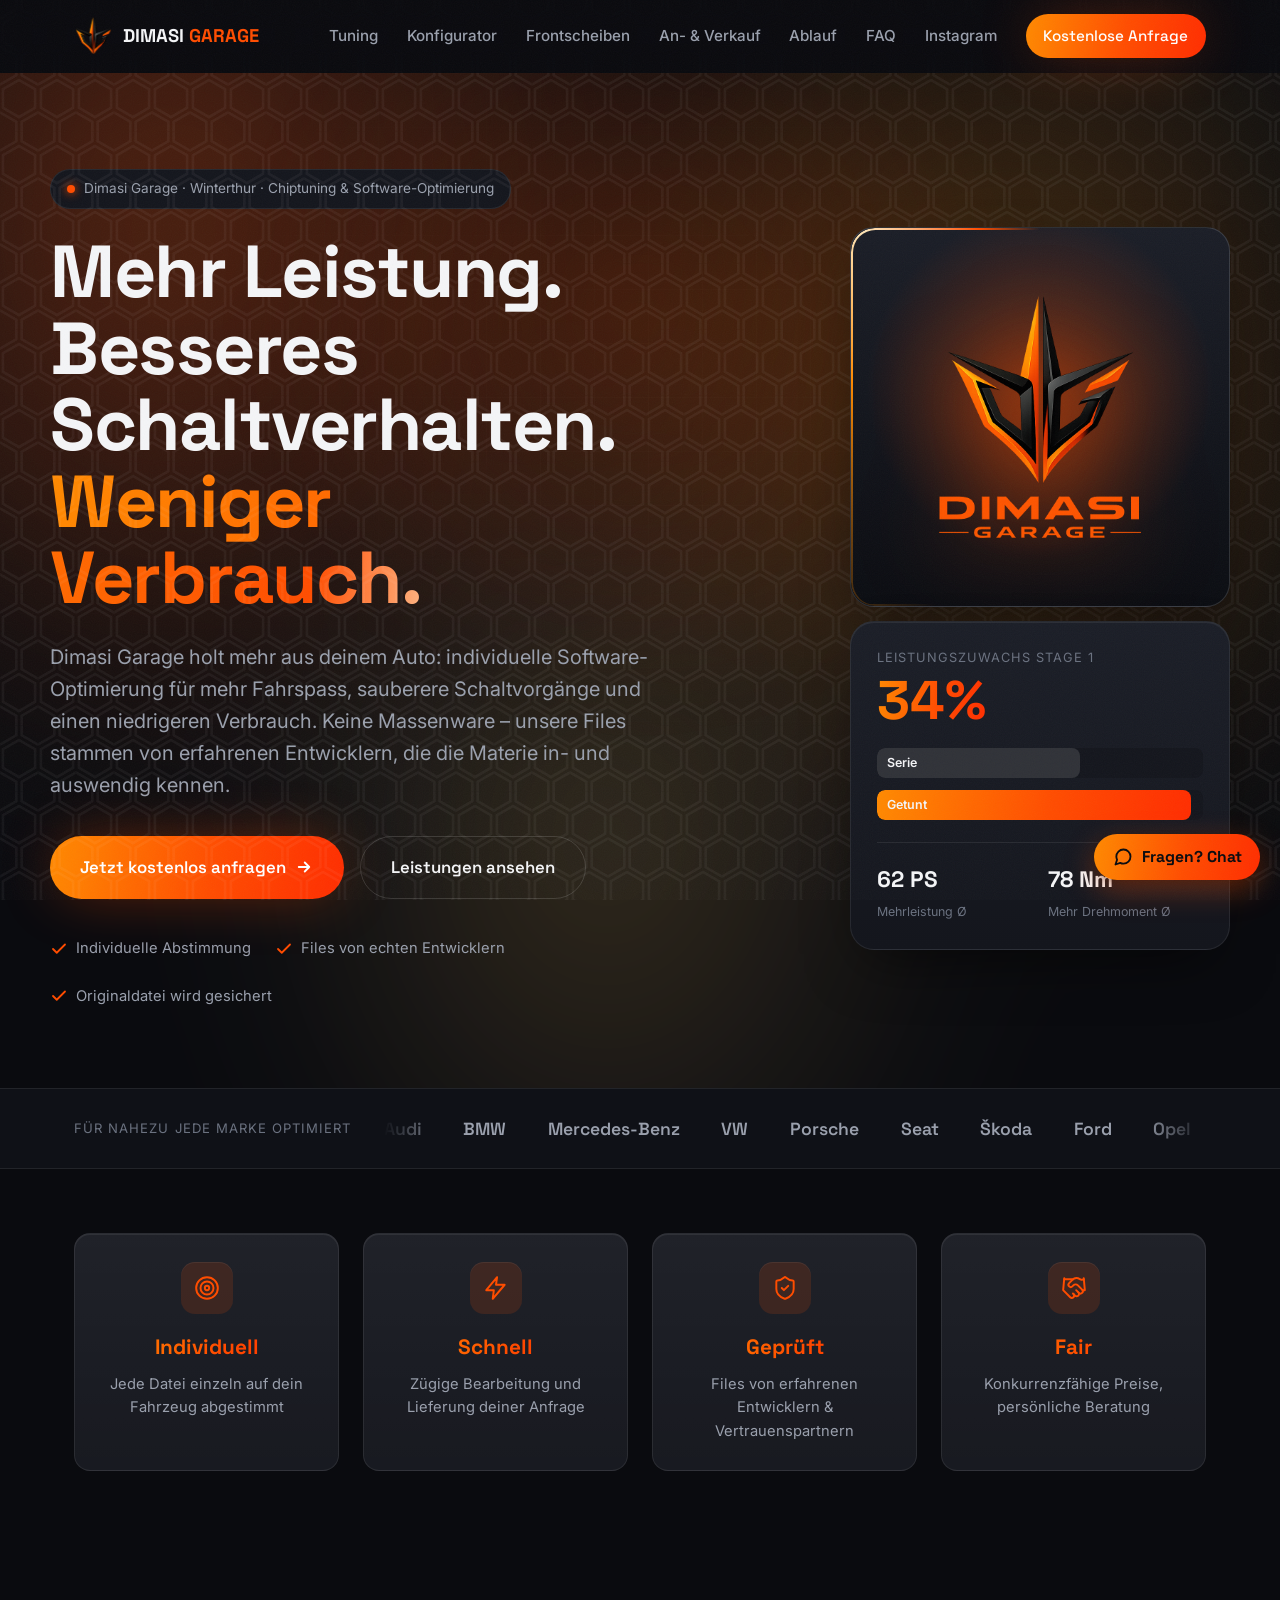
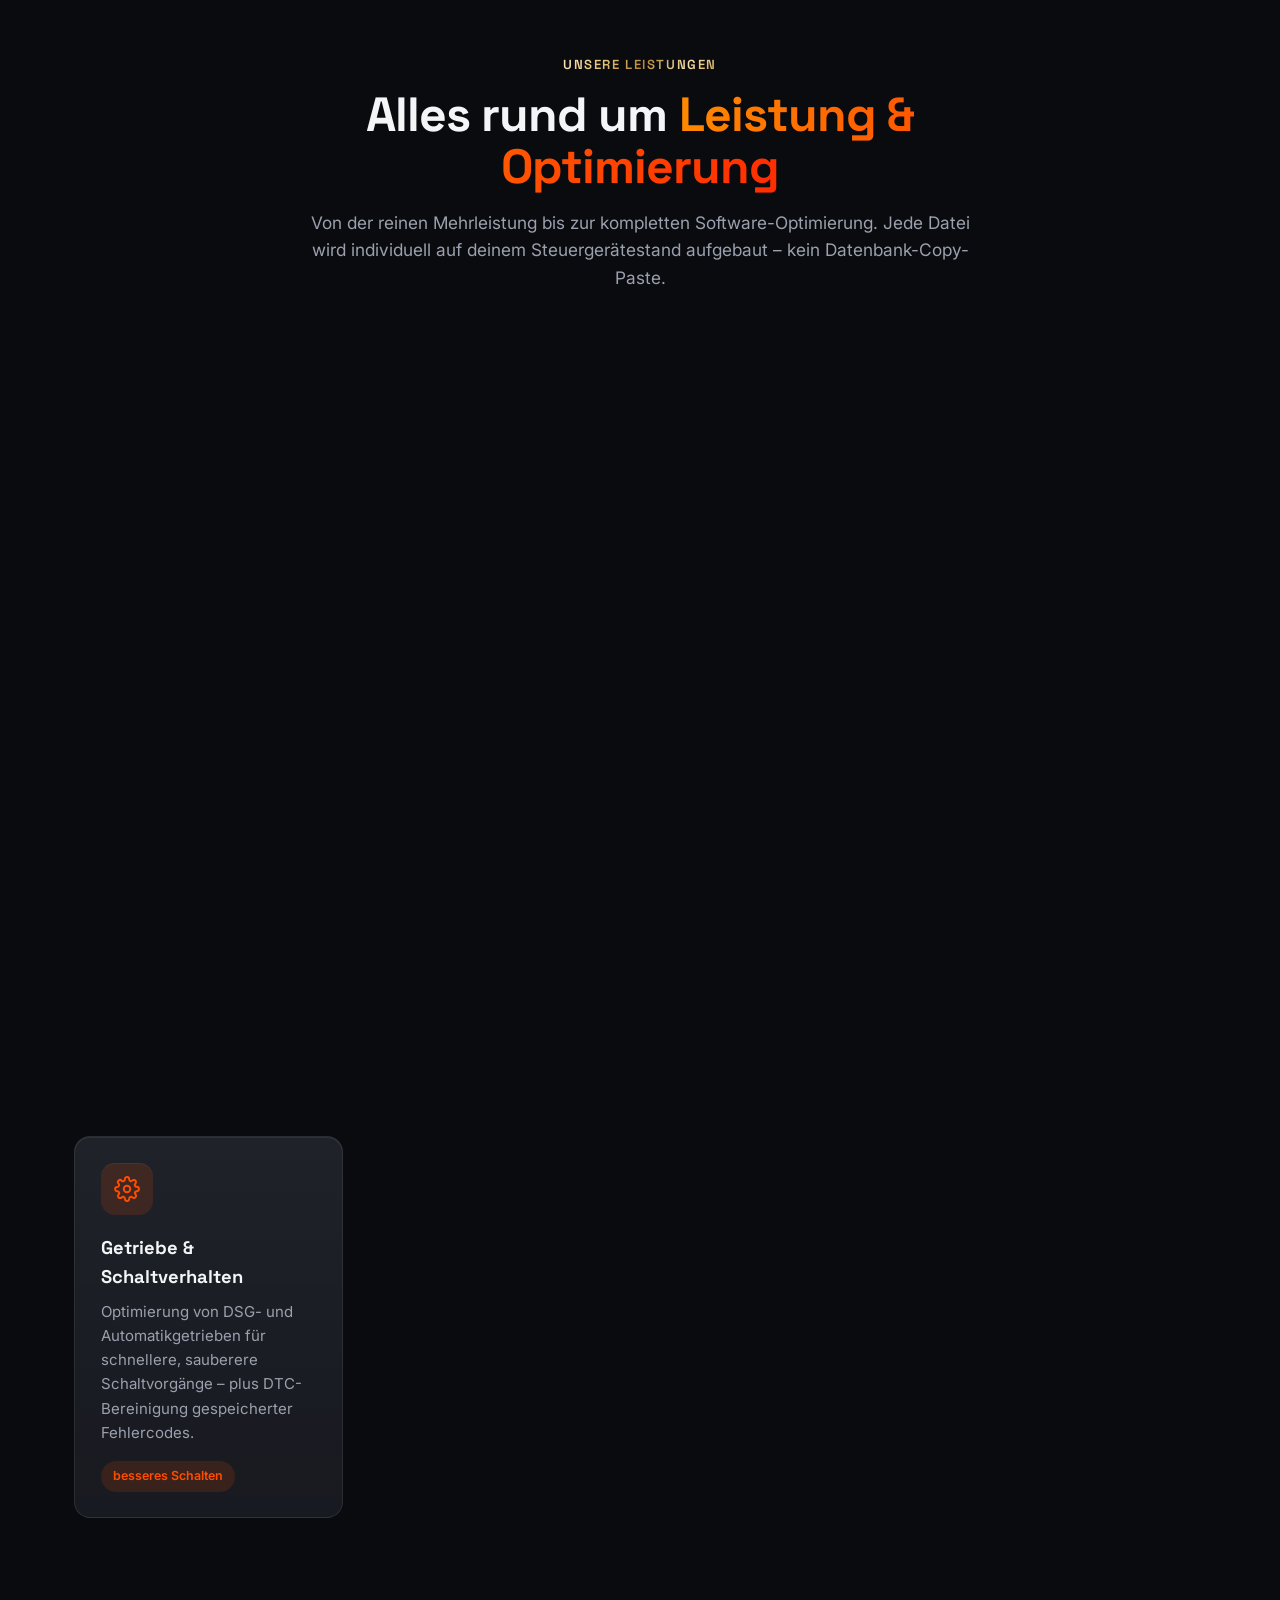
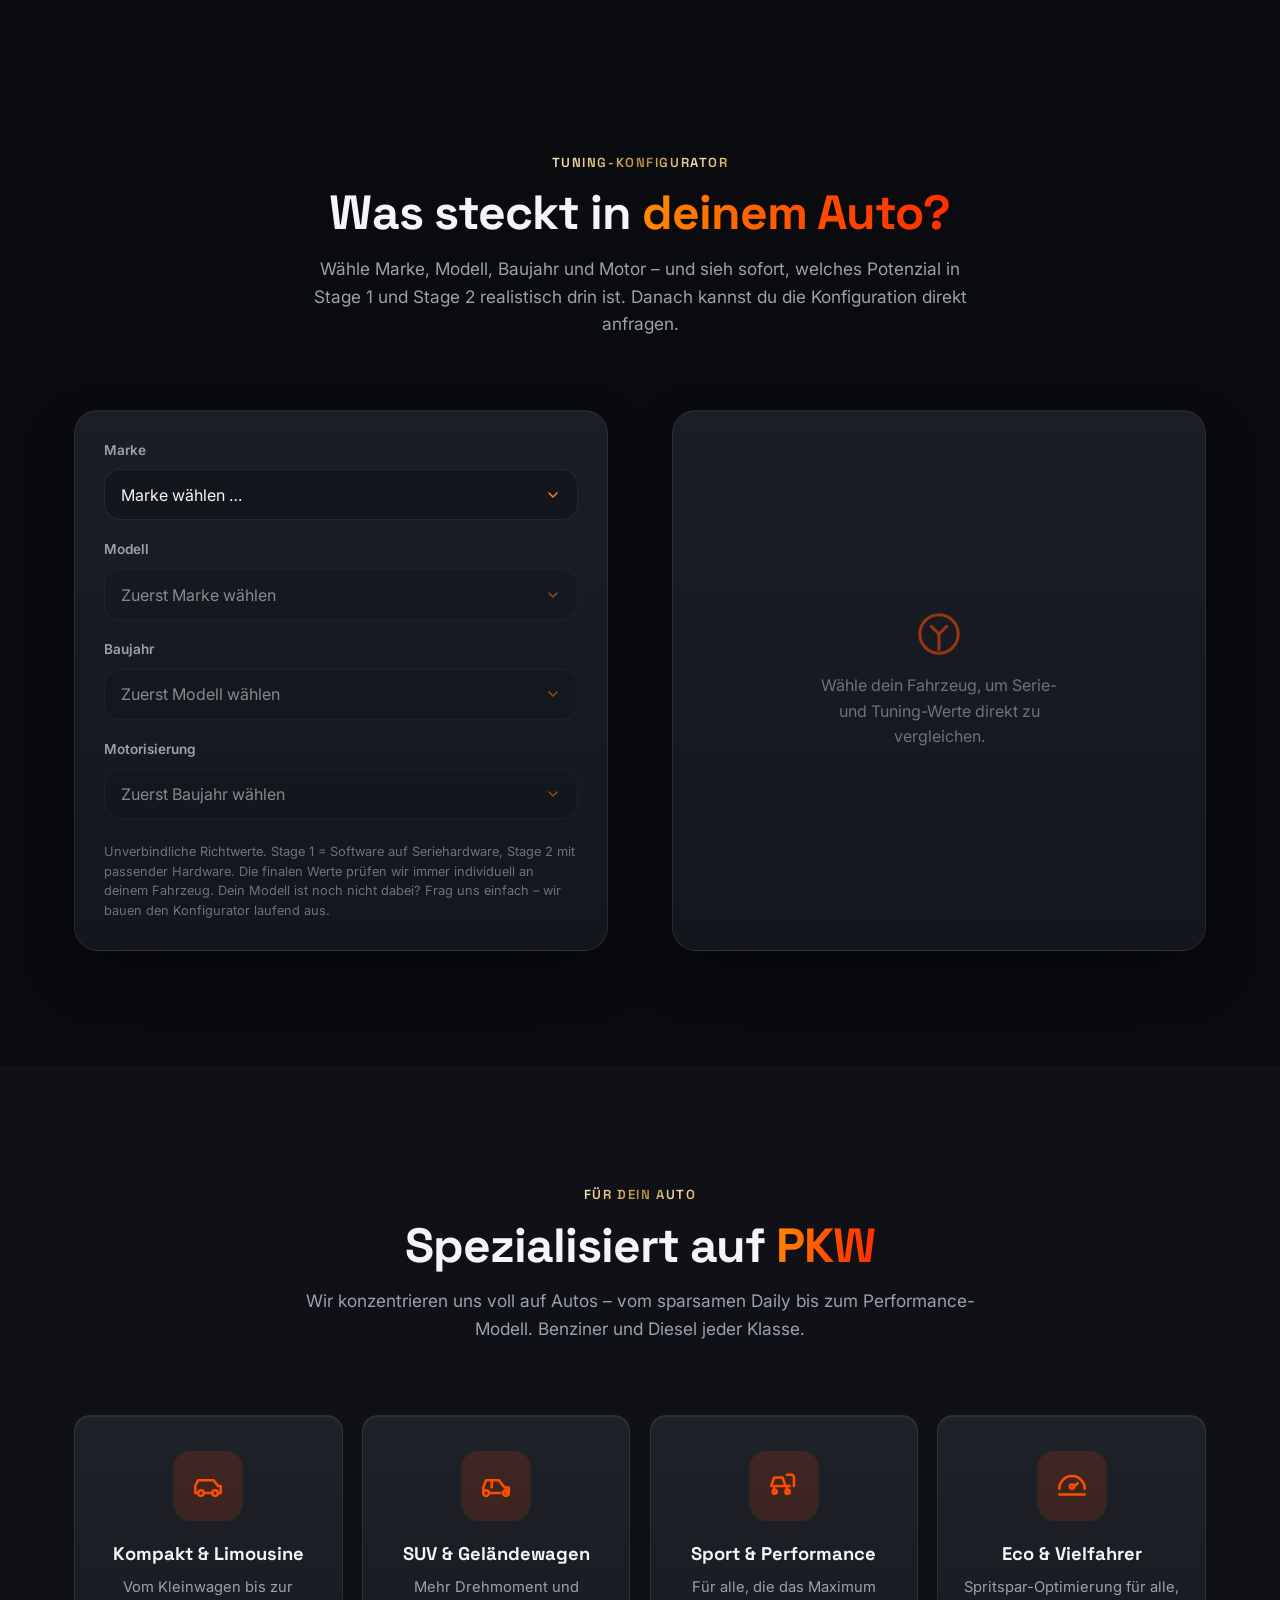
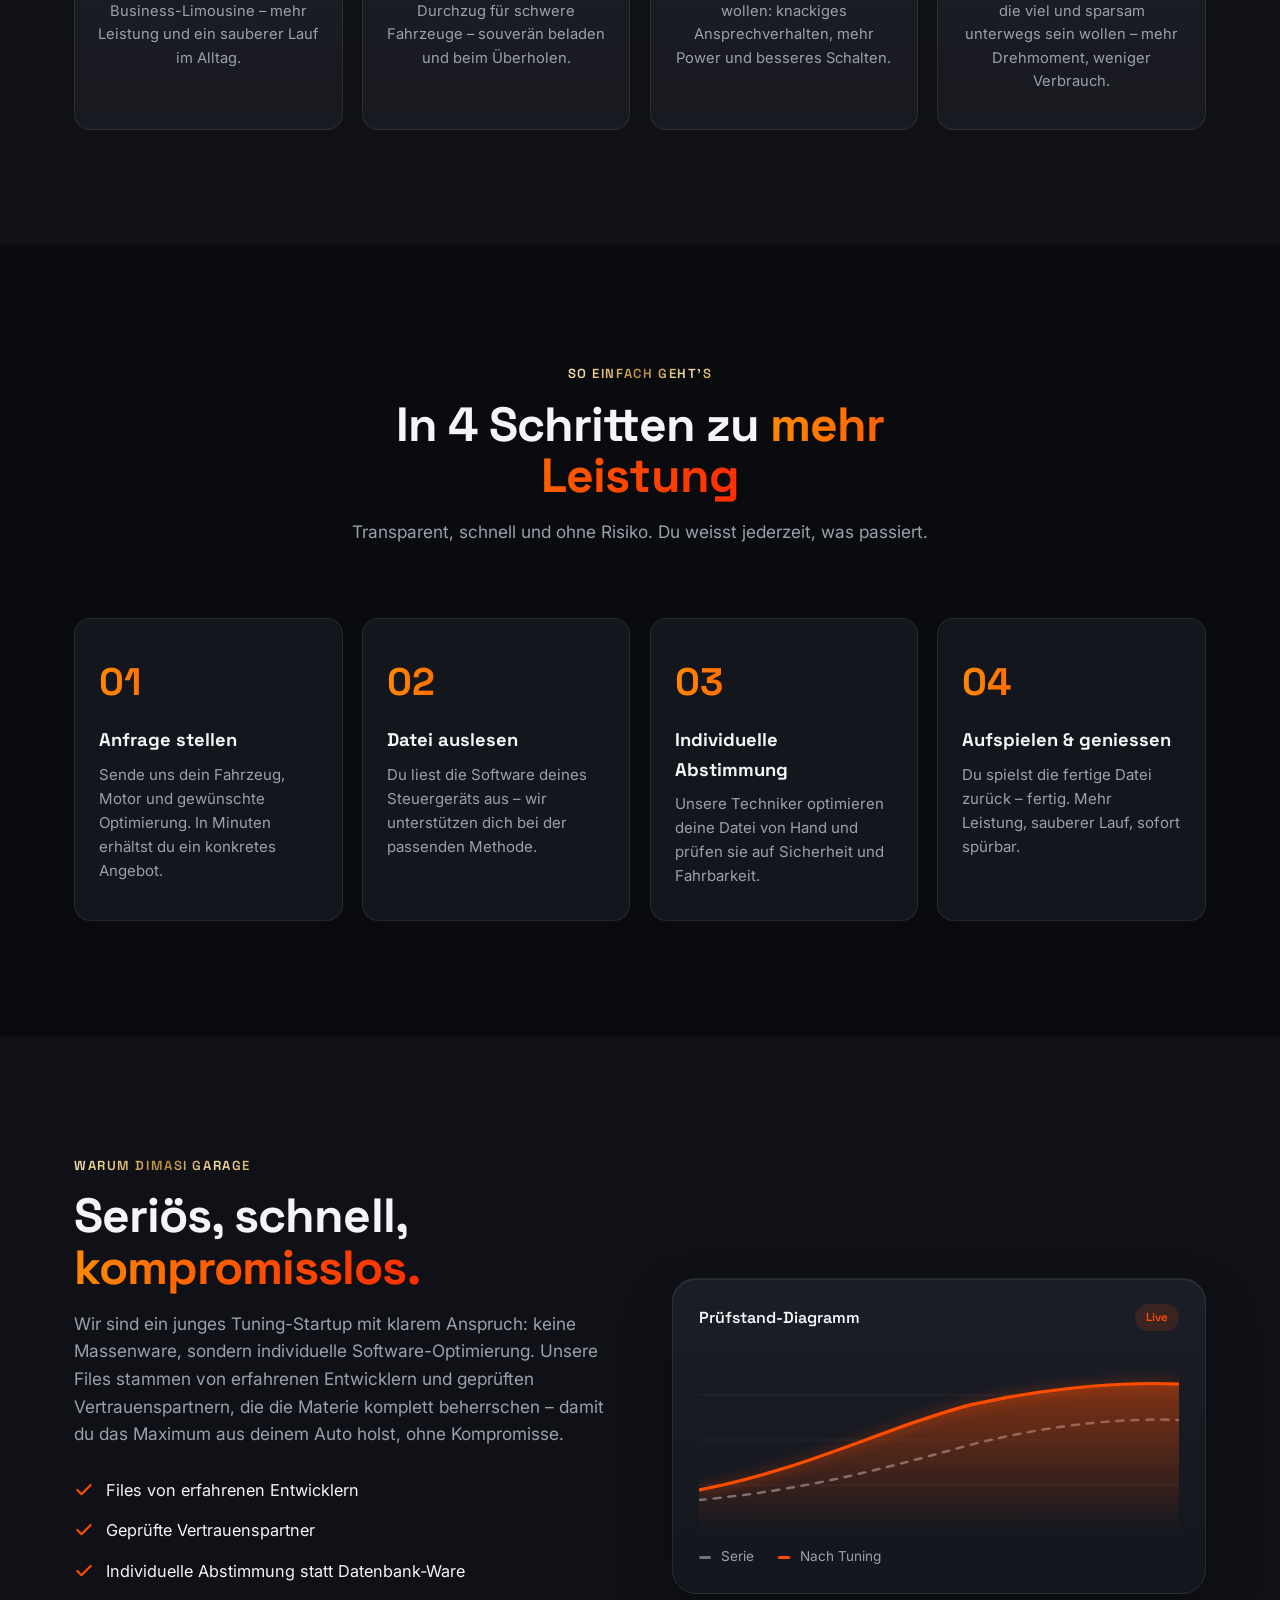
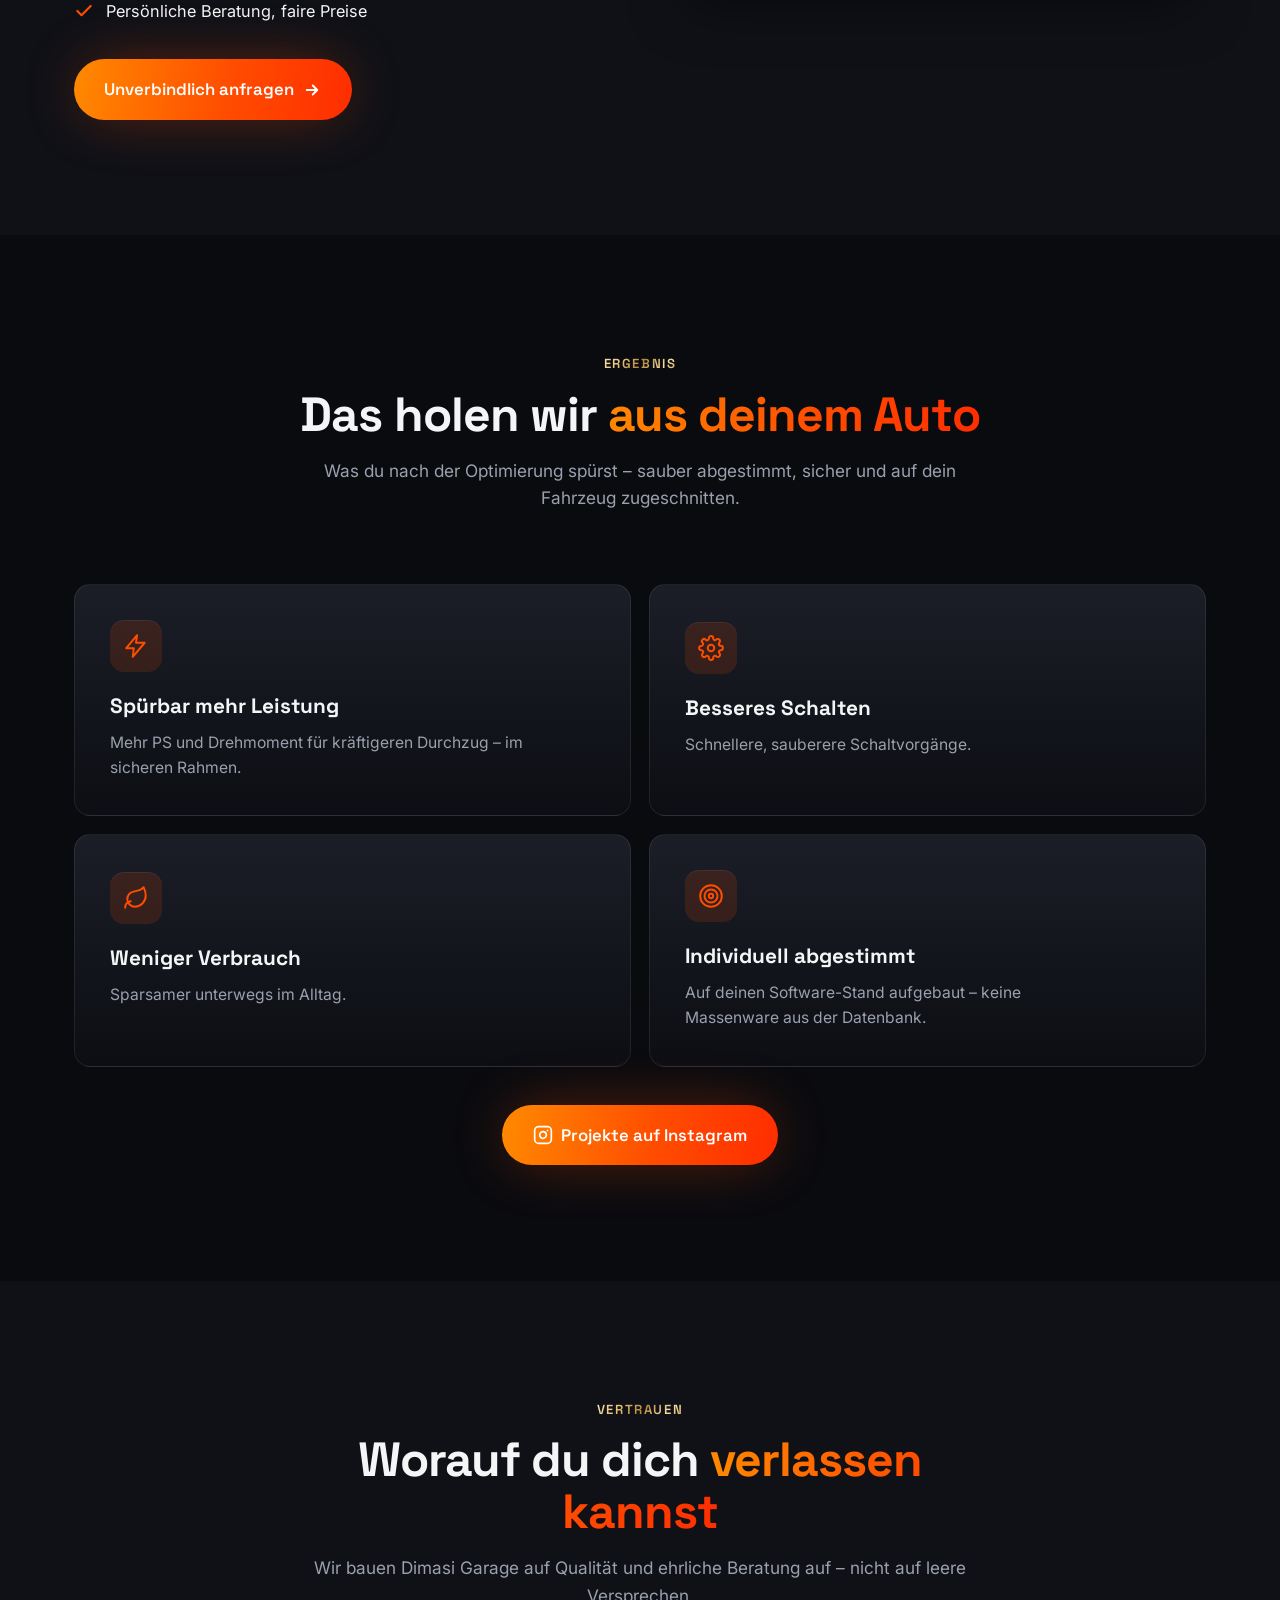
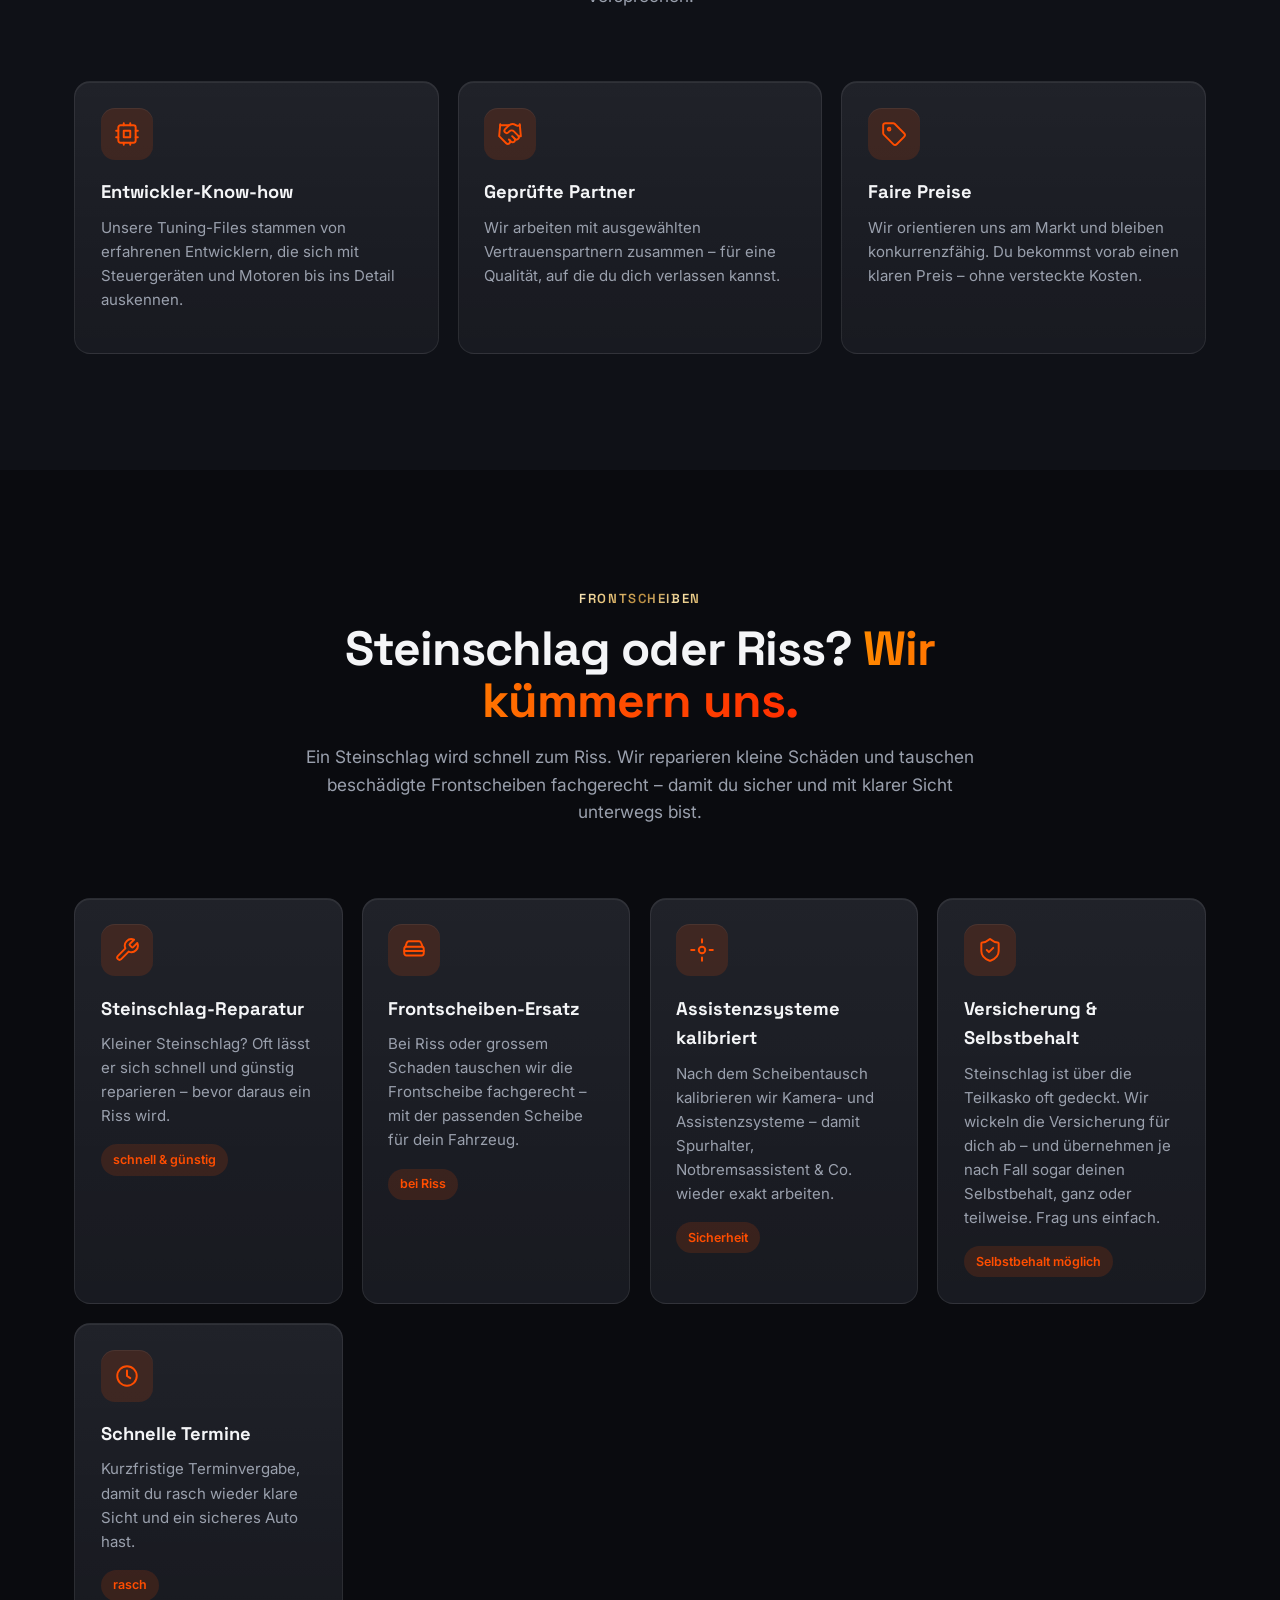
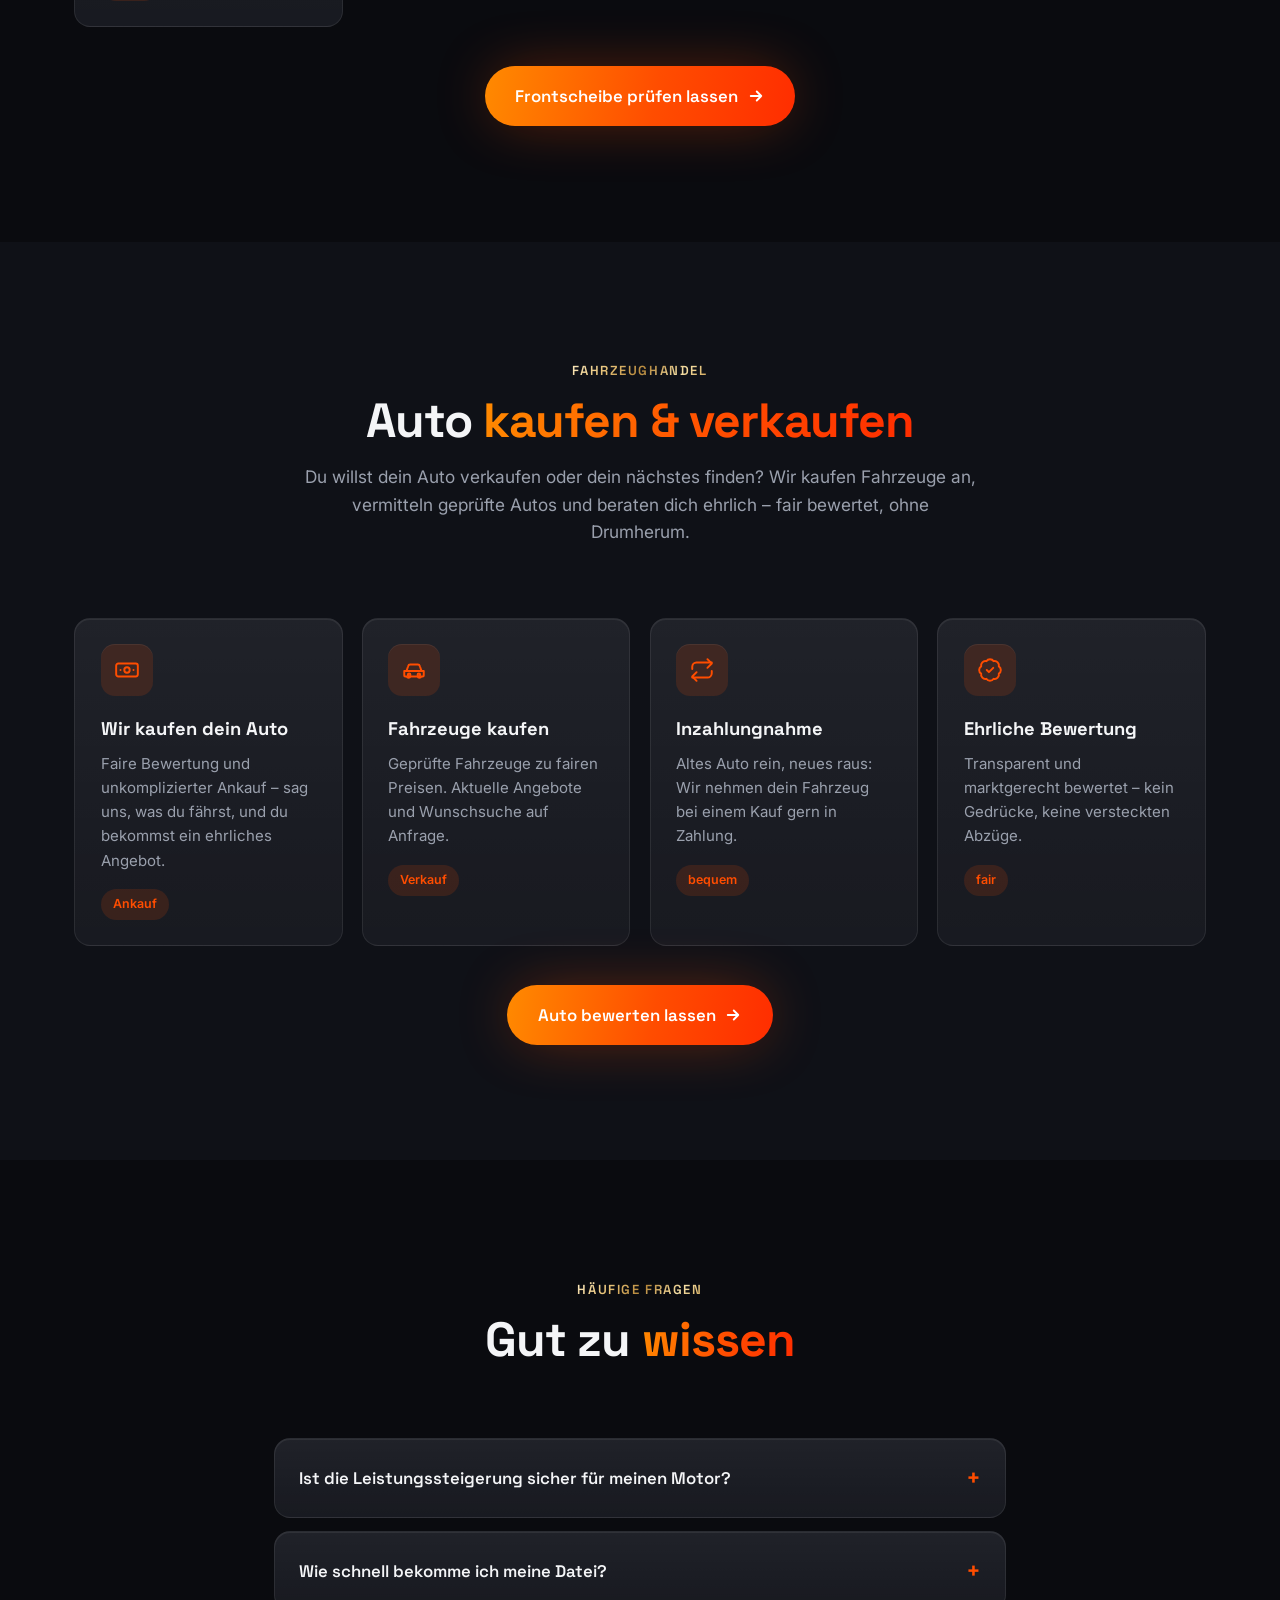
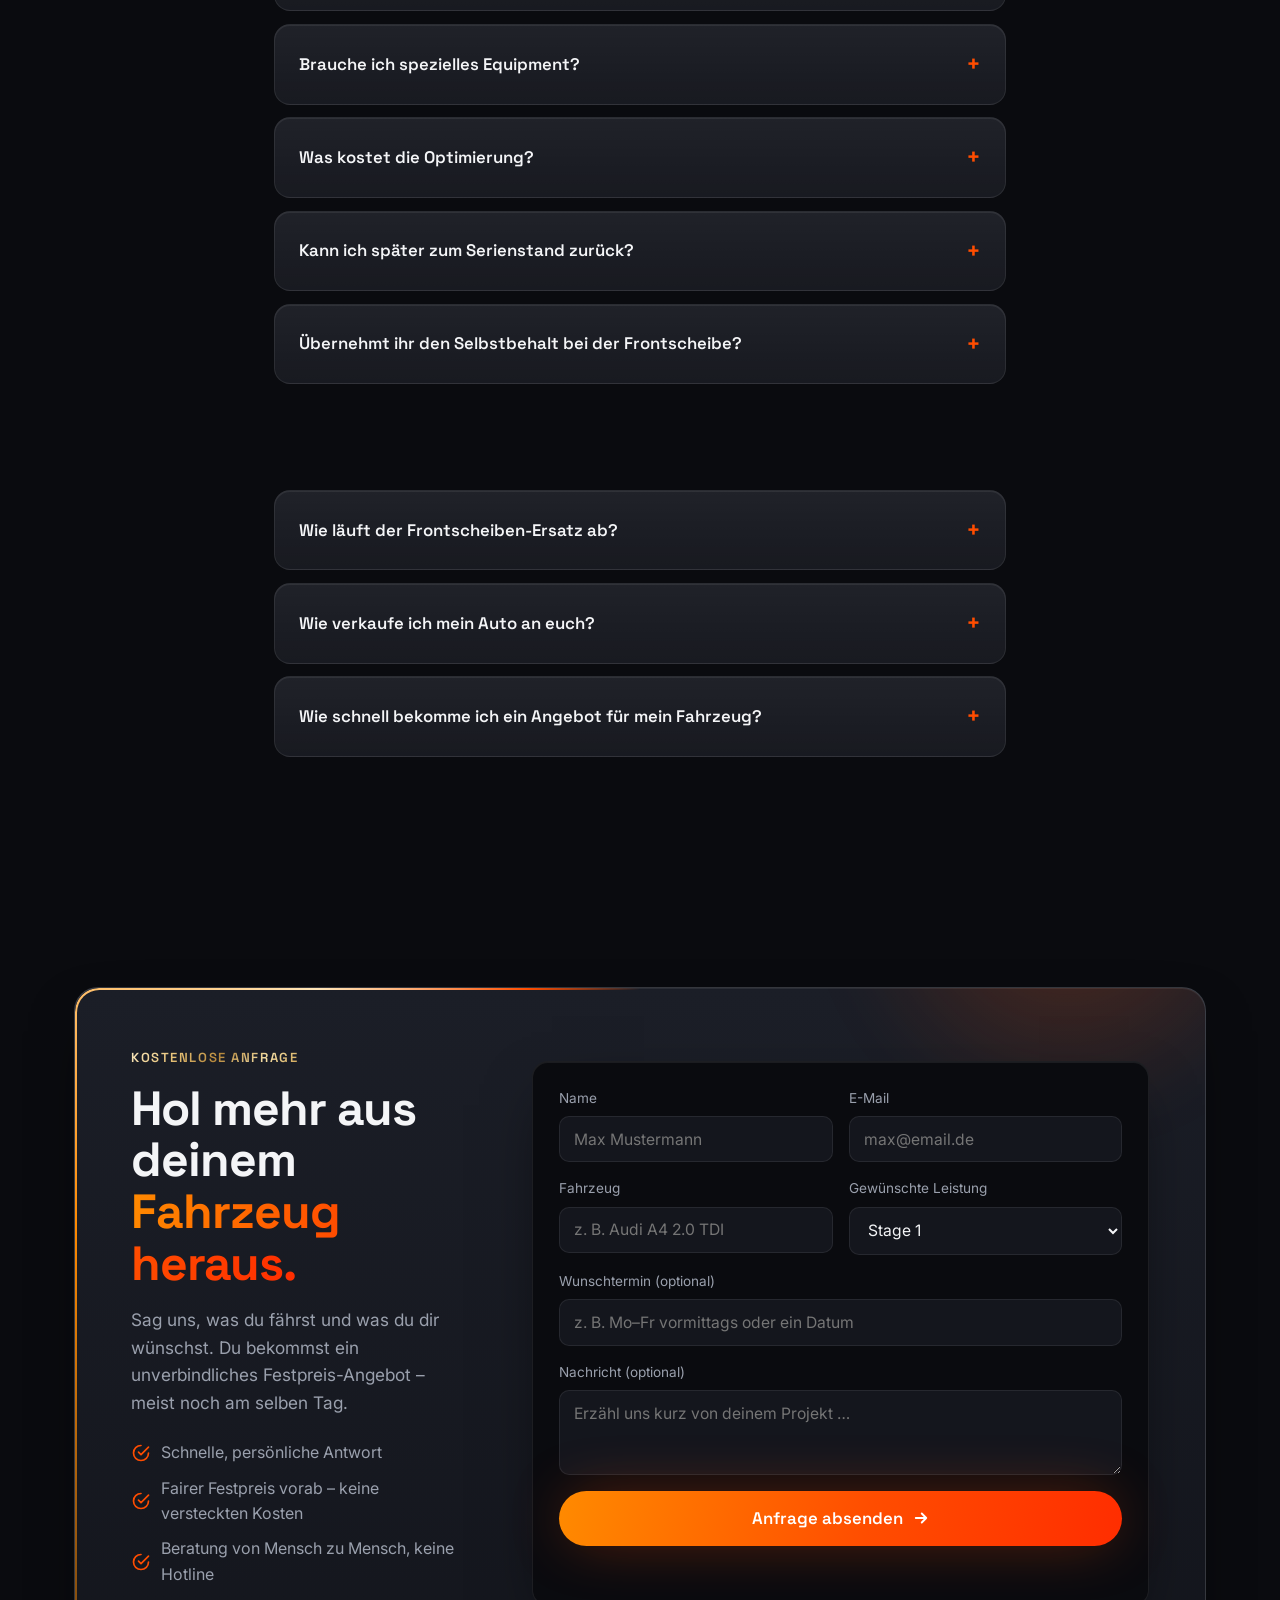
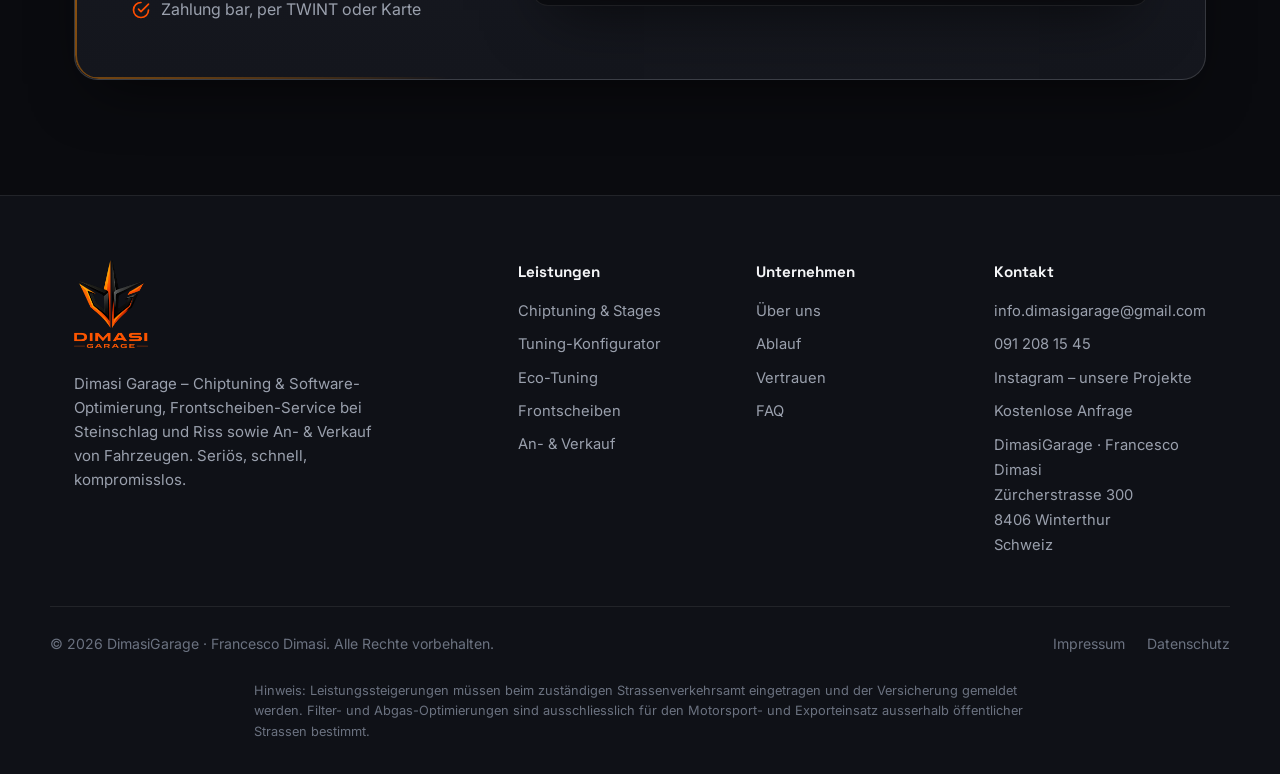
==== commit b3806067: "feat(dimasi-garage): configurator 4-level cascade with Stage 1/2 toggle Rework the tuning configurat" ====
--- a/dimasi-garage/index.html
+++ b/dimasi-garage/index.html
@@ -264,8 +264,8 @@
         <div class="section__head reveal" data-reveal>
           <span class="eyebrow">Tuning-Konfigurator</span>
           <h2 class="section__title">Was steckt in <span class="text-gradient">deinem Auto?</span></h2>
-          <p class="section__lead">Wähle Marke, Modell und Motor – und sieh sofort, welches Potenzial mit einer
-            Stage-1-Optimierung realistisch drin ist. Danach kannst du die Konfiguration direkt anfragen.</p>
+          <p class="section__lead">Wähle Marke, Modell, Baujahr und Motor – und sieh sofort, welches Potenzial in
+            Stage 1 und Stage 2 realistisch drin ist. Danach kannst du die Konfiguration direkt anfragen.</p>
         </div>
 
         <div class="konfig reveal" data-reveal>
@@ -279,12 +279,16 @@
               <select id="kModell" aria-label="Modell wählen" disabled><option value="">Zuerst Marke wählen</option></select>
             </label>
             <label class="konfig__field">
+              <span>Baujahr</span>
+              <select id="kBaujahr" aria-label="Baujahr wählen" disabled><option value="">Zuerst Modell wählen</option></select>
+            </label>
+            <label class="konfig__field">
               <span>Motorisierung</span>
-              <select id="kMotor" aria-label="Motorisierung wählen" disabled><option value="">Zuerst Modell wählen</option></select>
+              <select id="kMotor" aria-label="Motorisierung wählen" disabled><option value="">Zuerst Baujahr wählen</option></select>
             </label>
-            <p class="konfig__hint">Unverbindliche Richtwerte für Stage 1 (Software auf Seriehardware). Die
-              finalen Werte prüfen wir immer individuell an deinem Fahrzeug. Stage 2/3 mit Hardware auf Anfrage.
-              Dein Modell ist nicht dabei? Frag uns einfach – wir decken deutlich mehr Fahrzeuge ab.</p>
+            <p class="konfig__hint">Unverbindliche Richtwerte. Stage 1 = Software auf Seriehardware, Stage 2 mit
+              passender Hardware. Die finalen Werte prüfen wir immer individuell an deinem Fahrzeug.
+              Dein Modell ist noch nicht dabei? Frag uns einfach – wir bauen den Konfigurator laufend aus.</p>
           </div>
 
           <div class="konfig__result">
--- a/dimasi-garage/css/styles.css
+++ b/dimasi-garage/css/styles.css
@@ -274,6 +274,20 @@
   display: block; font-family: var(--font-body); font-size: .82rem;
   color: var(--text-dim); font-weight: 500; margin-top: .3rem;
 }
+.konfig__stages {
+  display: grid; grid-template-columns: 1fr 1fr; gap: .4rem;
+  background: var(--surface); border: 1px solid var(--border);
+  border-radius: var(--radius); padding: .35rem; margin-bottom: 1.5rem;
+}
+.konfig__stage {
+  padding: .7rem 1rem; border: none; border-radius: calc(var(--radius) - .35rem);
+  background: transparent; color: var(--text-muted); font-family: inherit;
+  font-size: .95rem; font-weight: 600; cursor: pointer; transition: background .2s ease, color .2s ease;
+}
+.konfig__stage:hover { color: var(--text); }
+.konfig__stage.is-active { background: var(--gradient); color: #fff; }
+.konfig__stage:focus-visible { outline: 2px solid var(--accent); outline-offset: 2px; }
+
 .konfig__metric { margin-bottom: 1.6rem; }
 .konfig__metric-head { display: flex; justify-content: space-between; align-items: baseline; margin-bottom: .8rem; }
 .konfig__metric-head > span { font-size: .82rem; color: var(--text-muted); text-transform: uppercase; letter-spacing: .06em; }
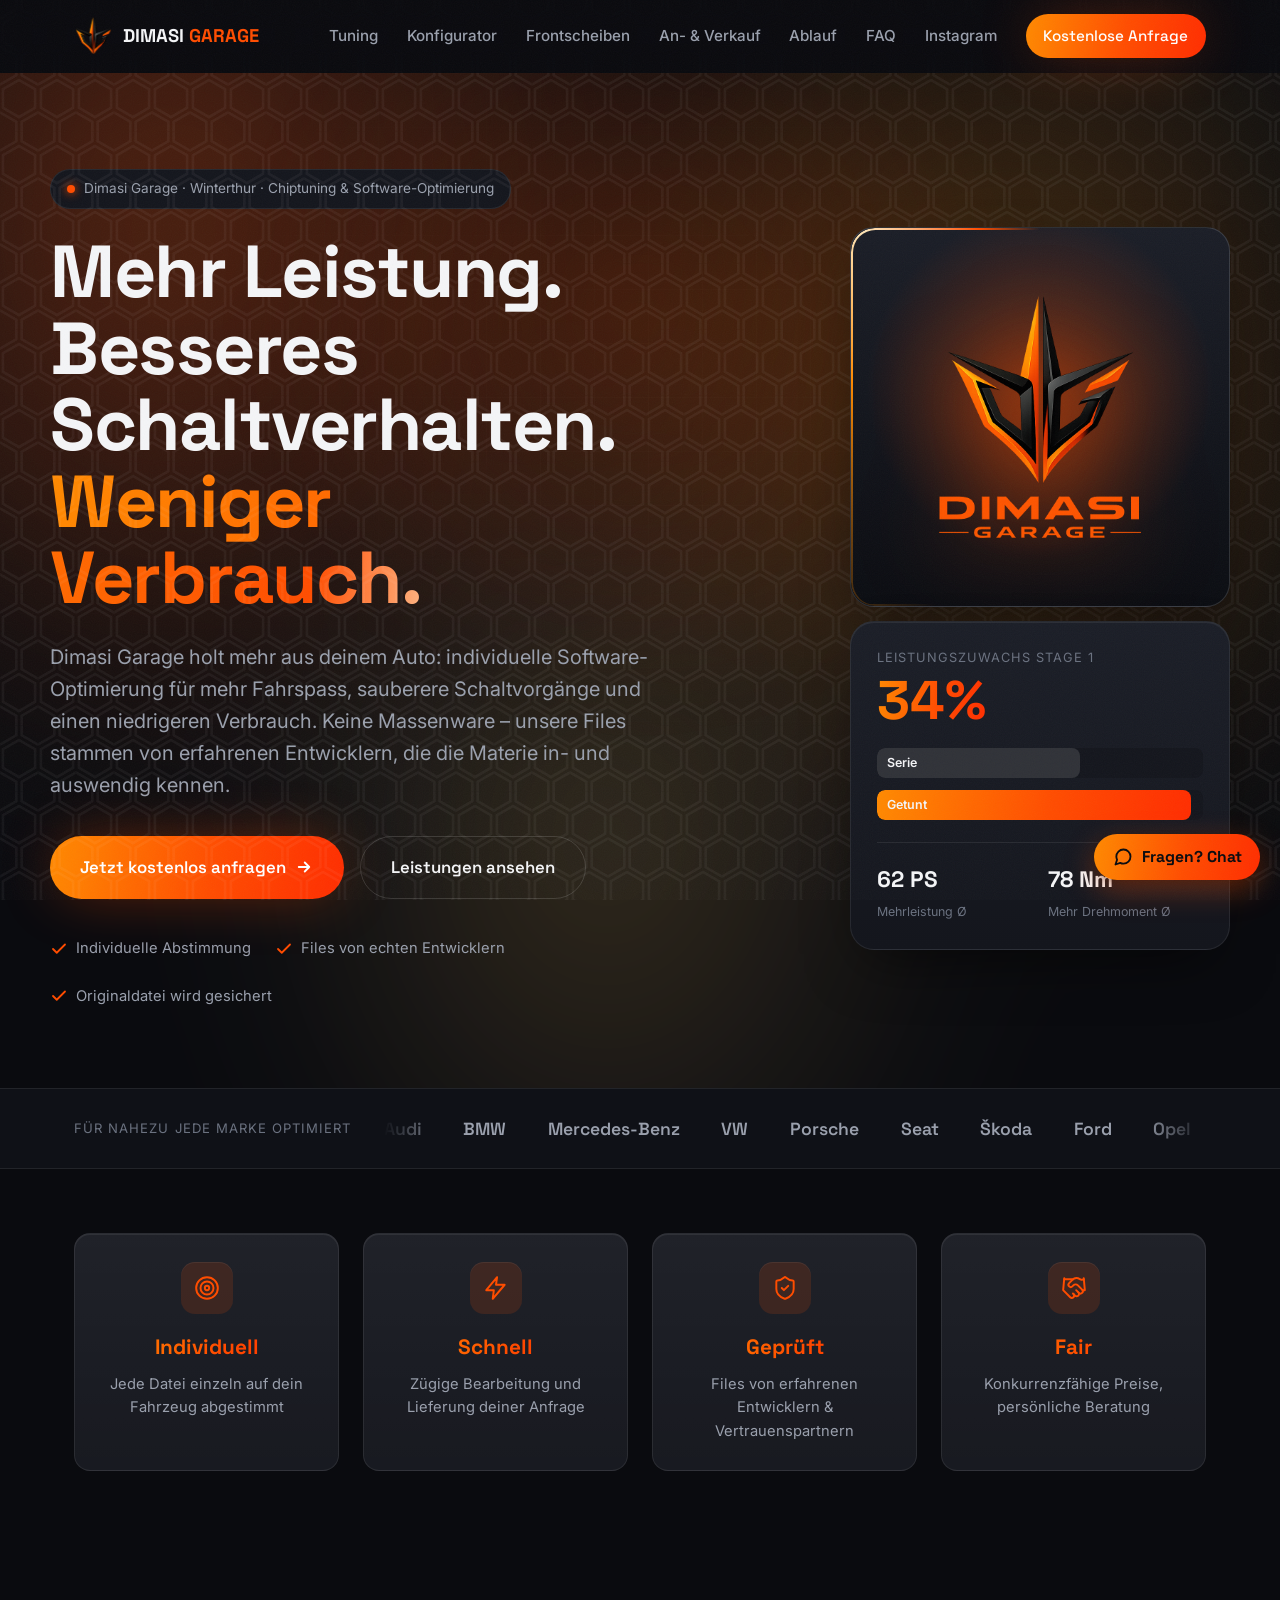
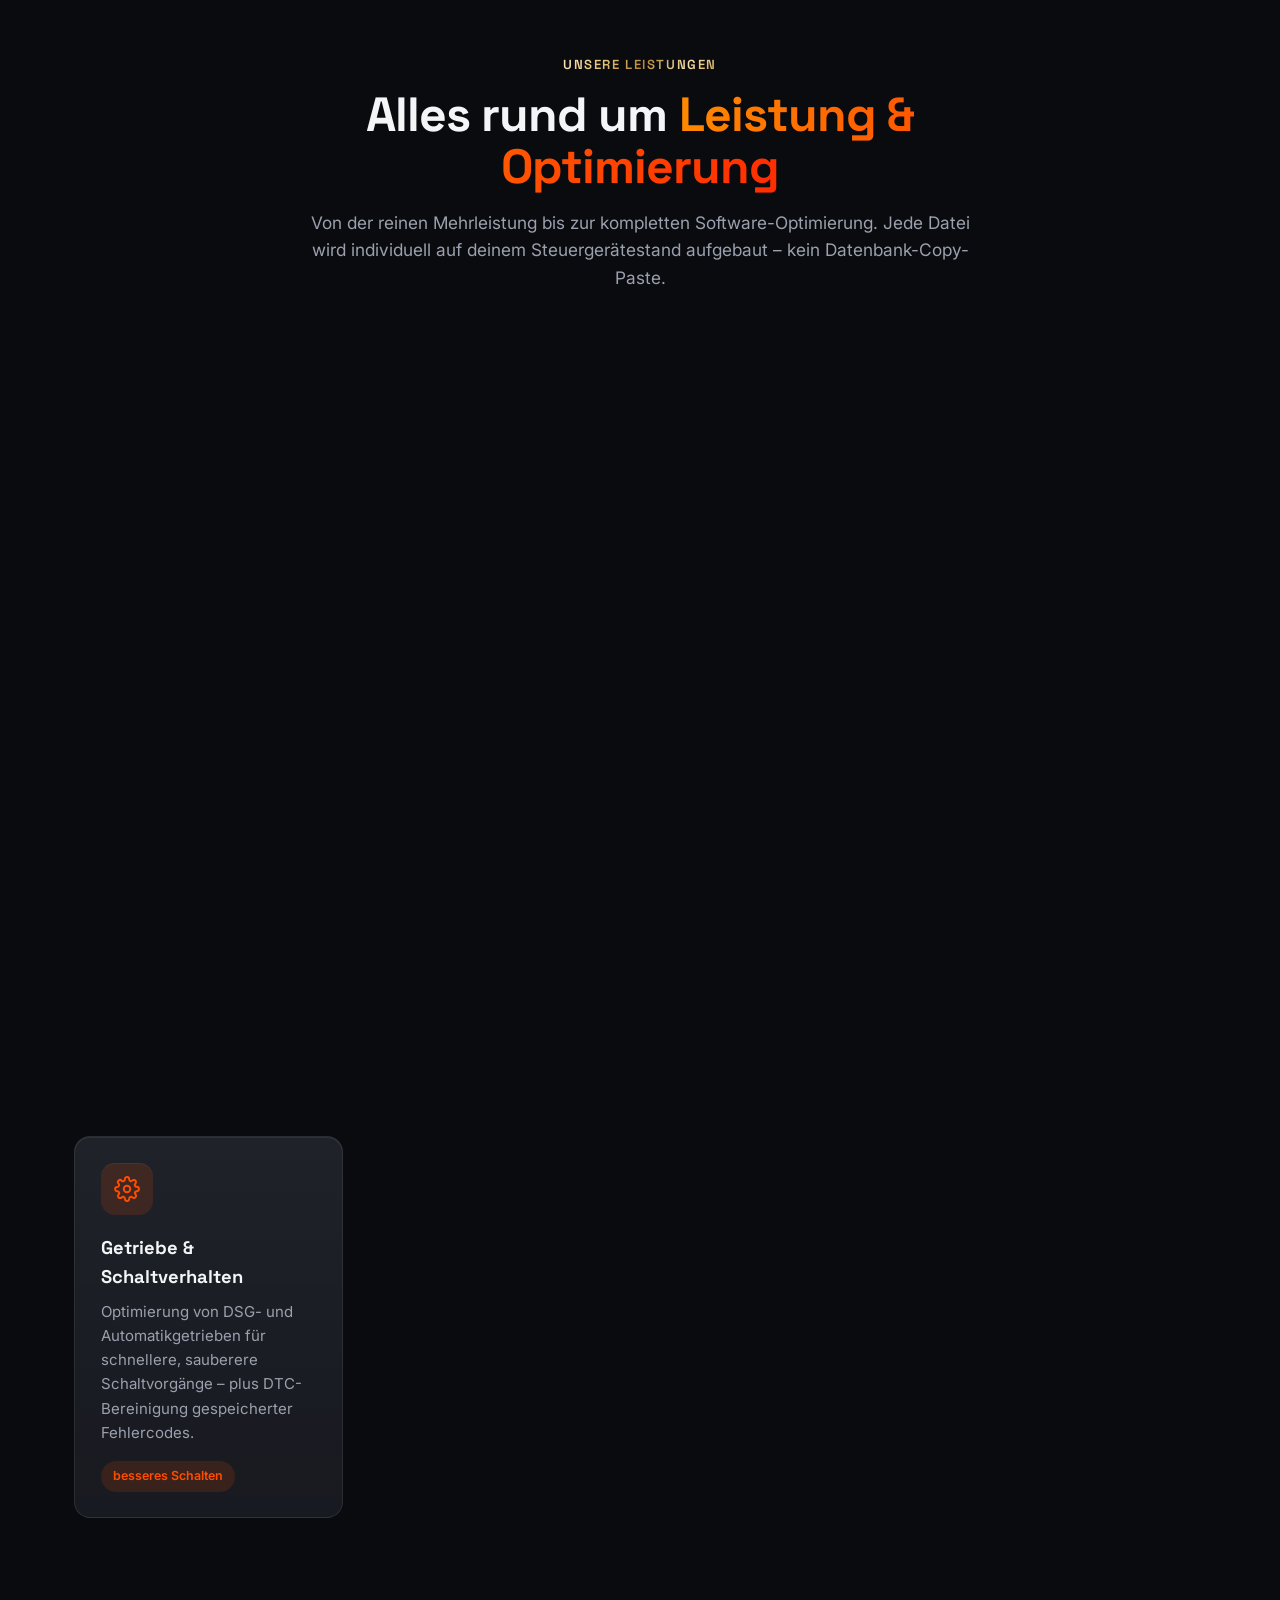
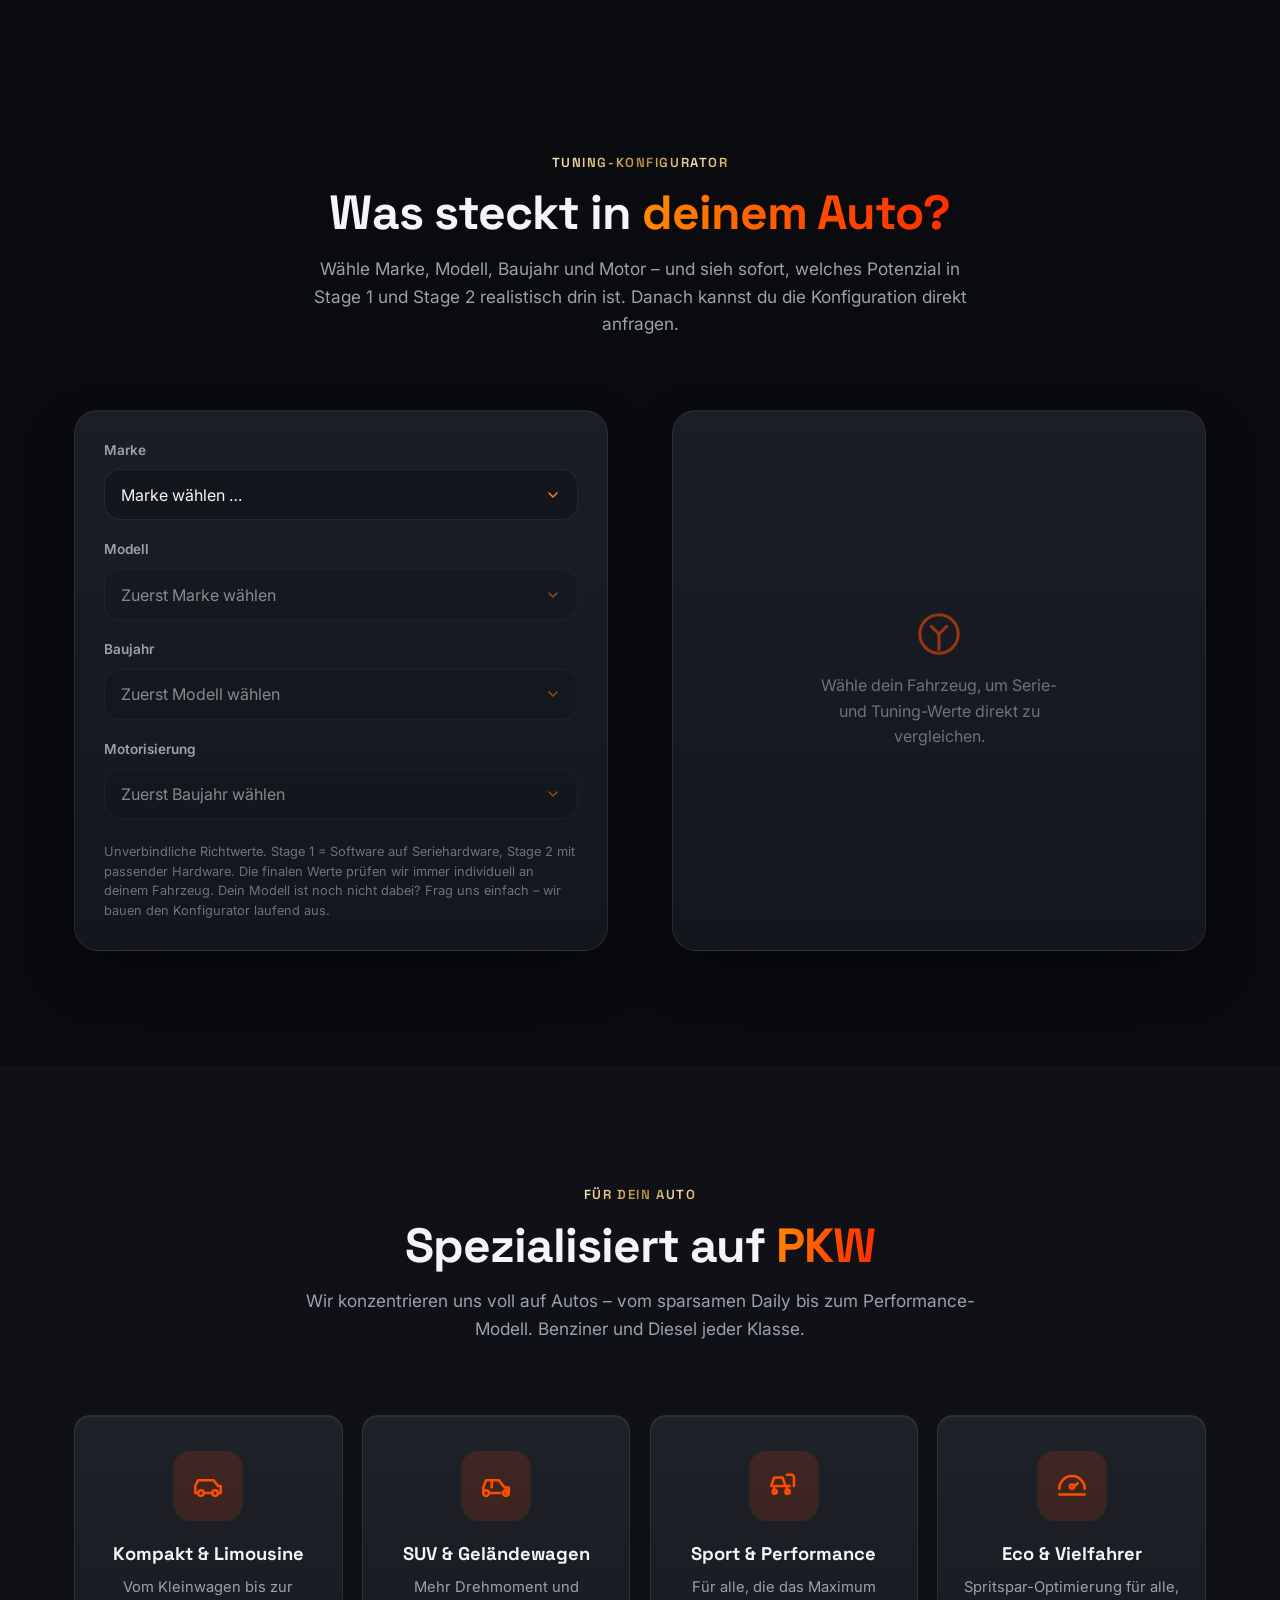
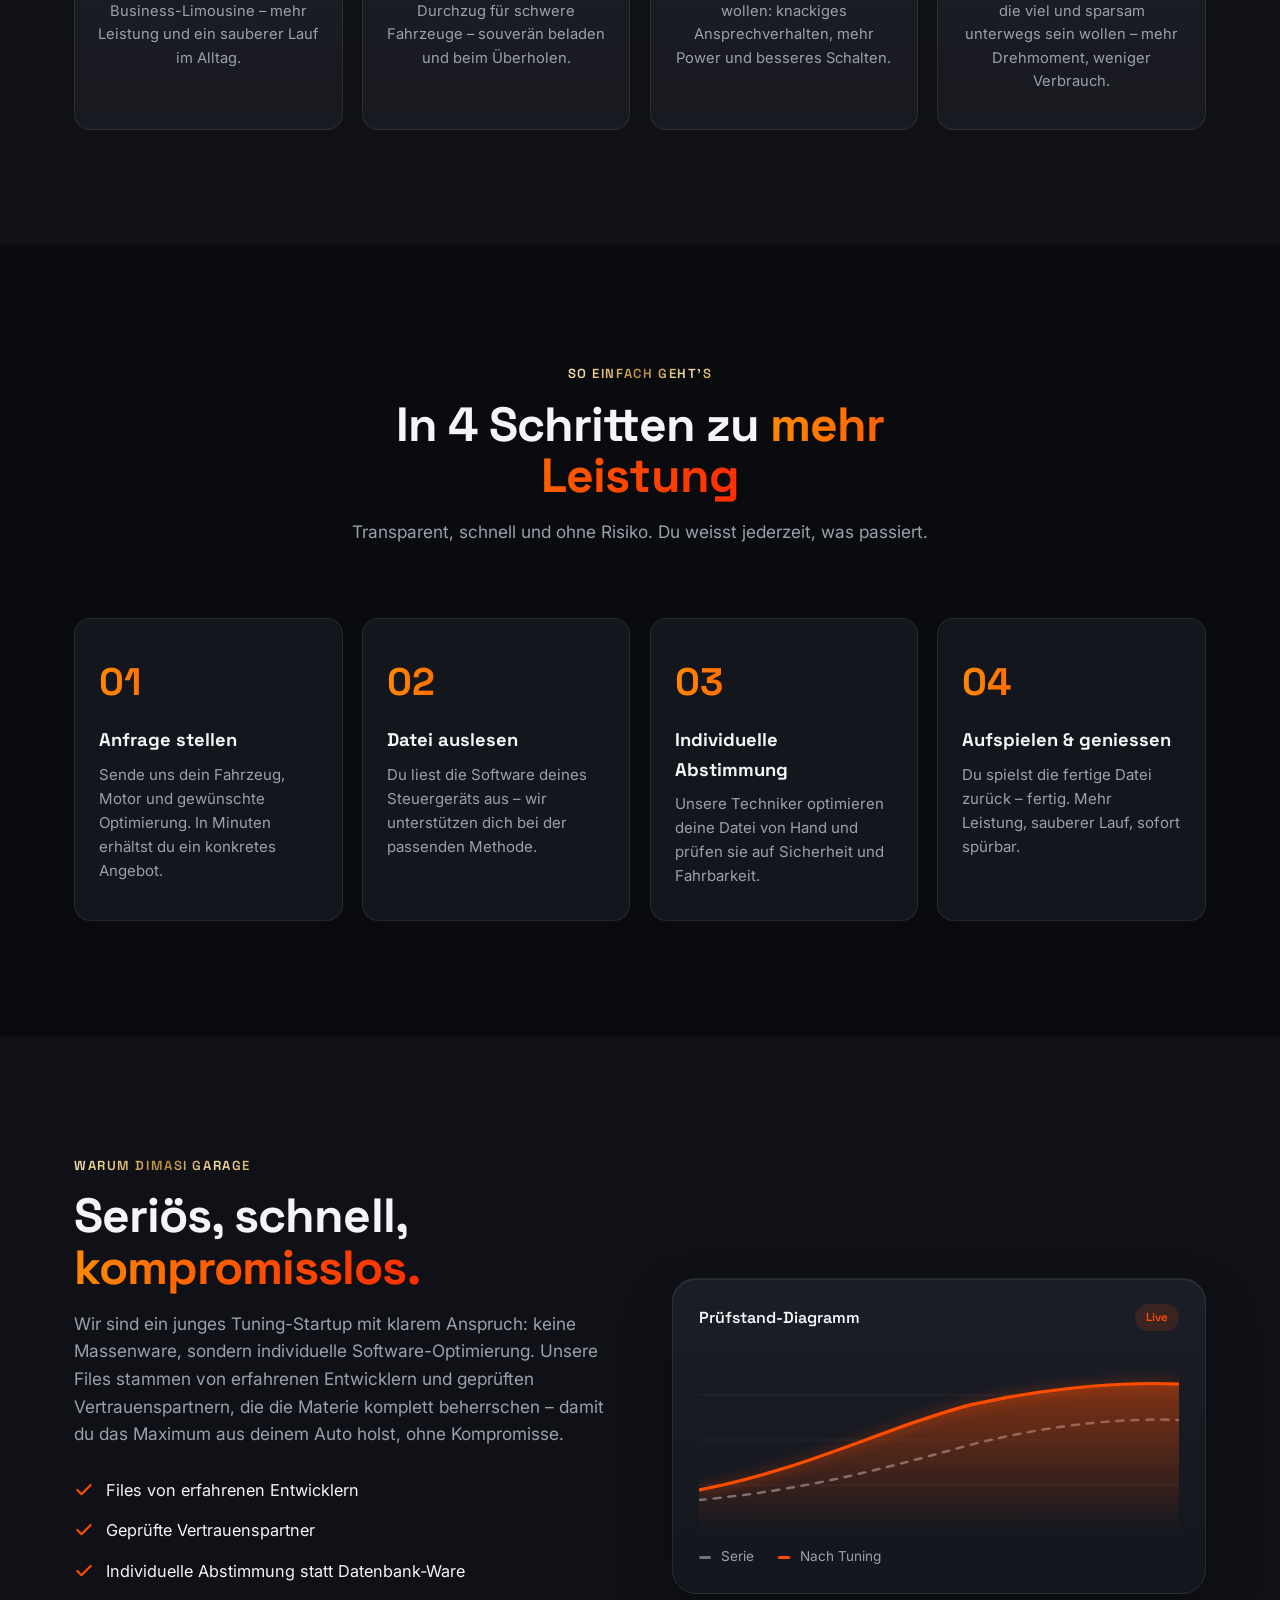
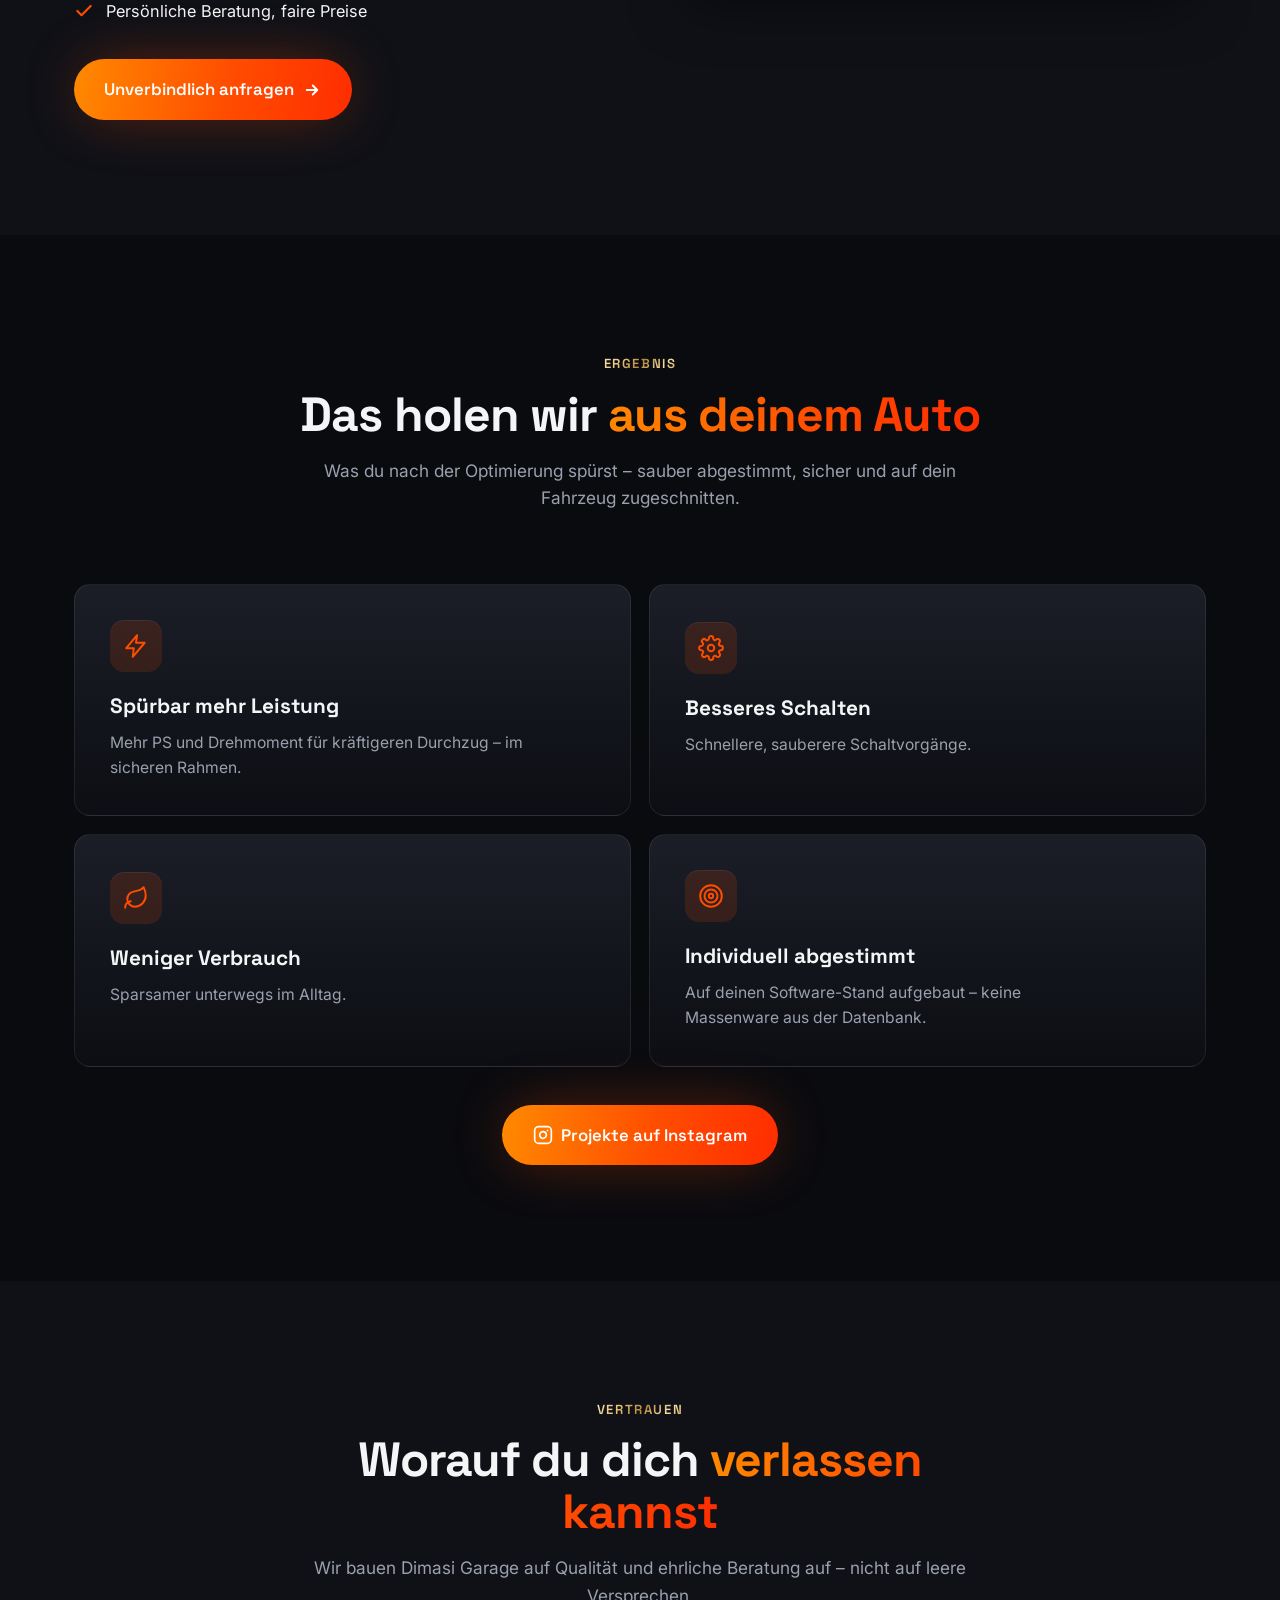
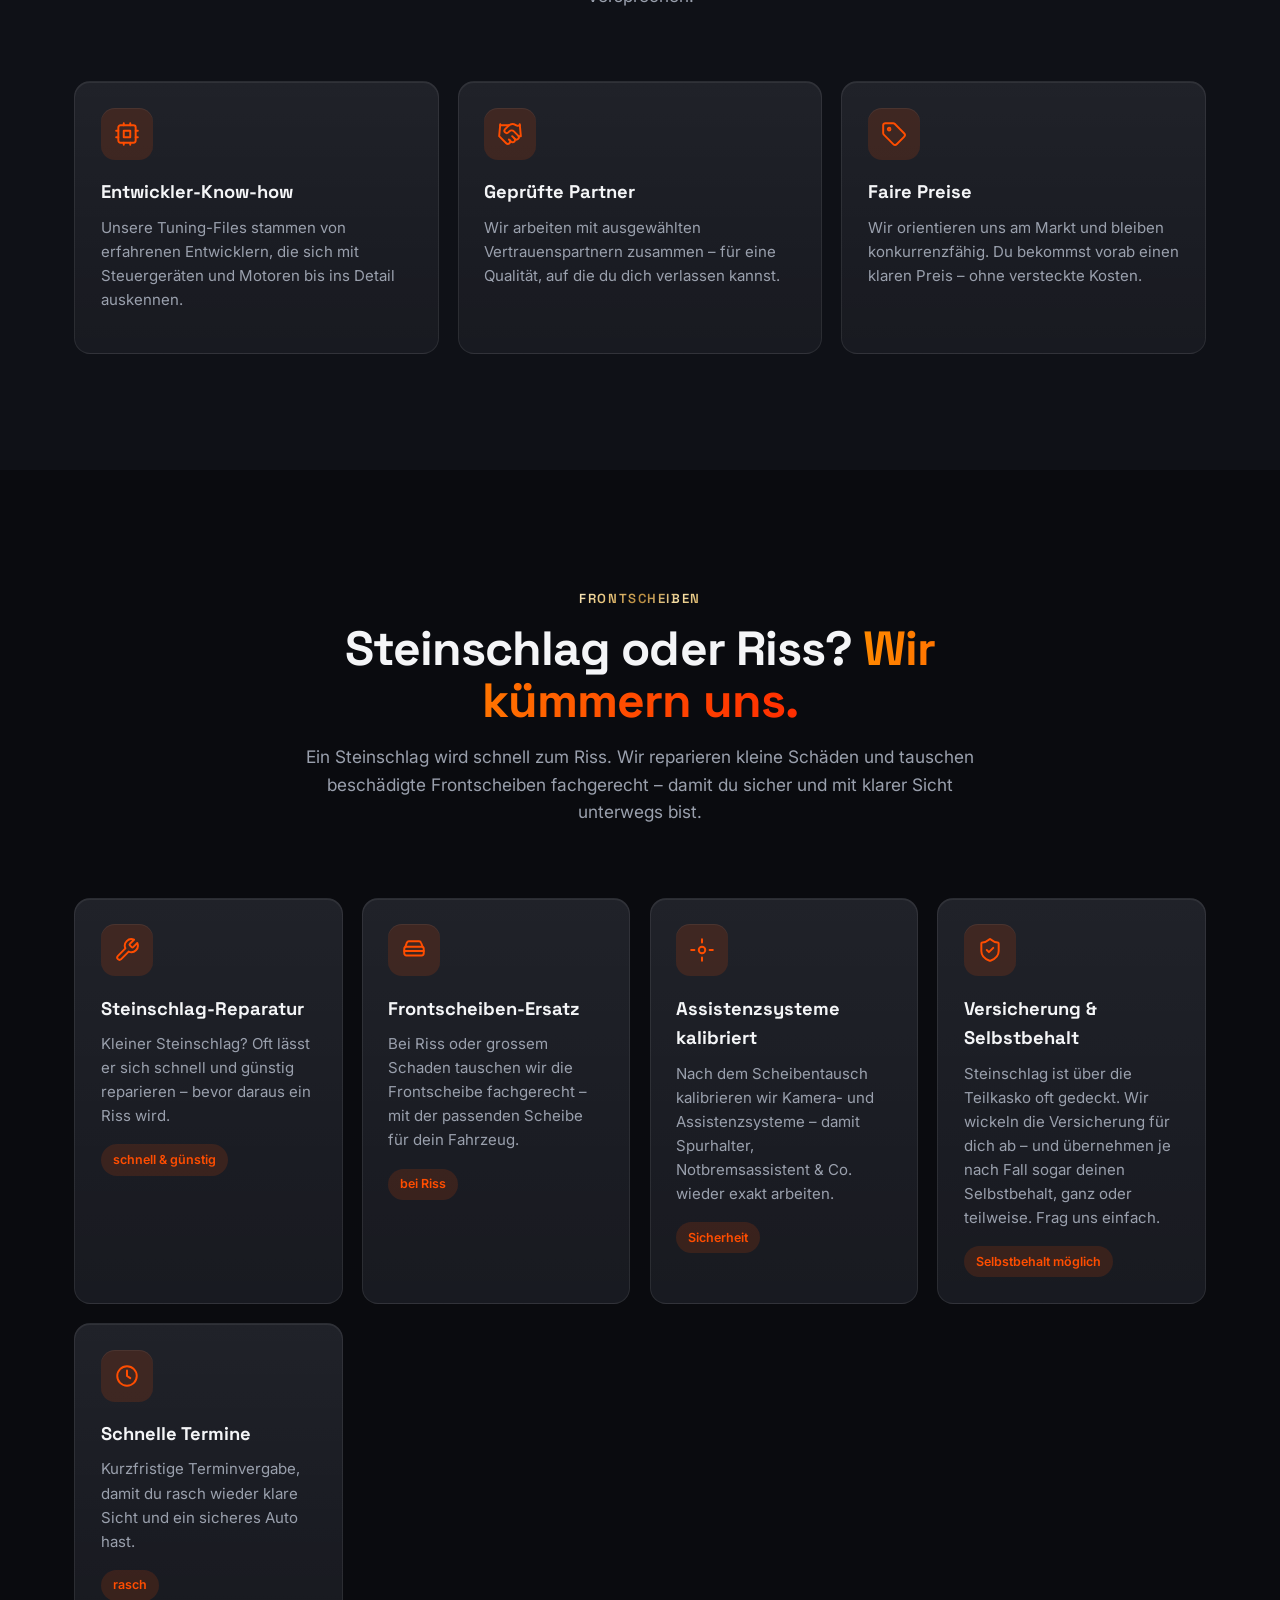
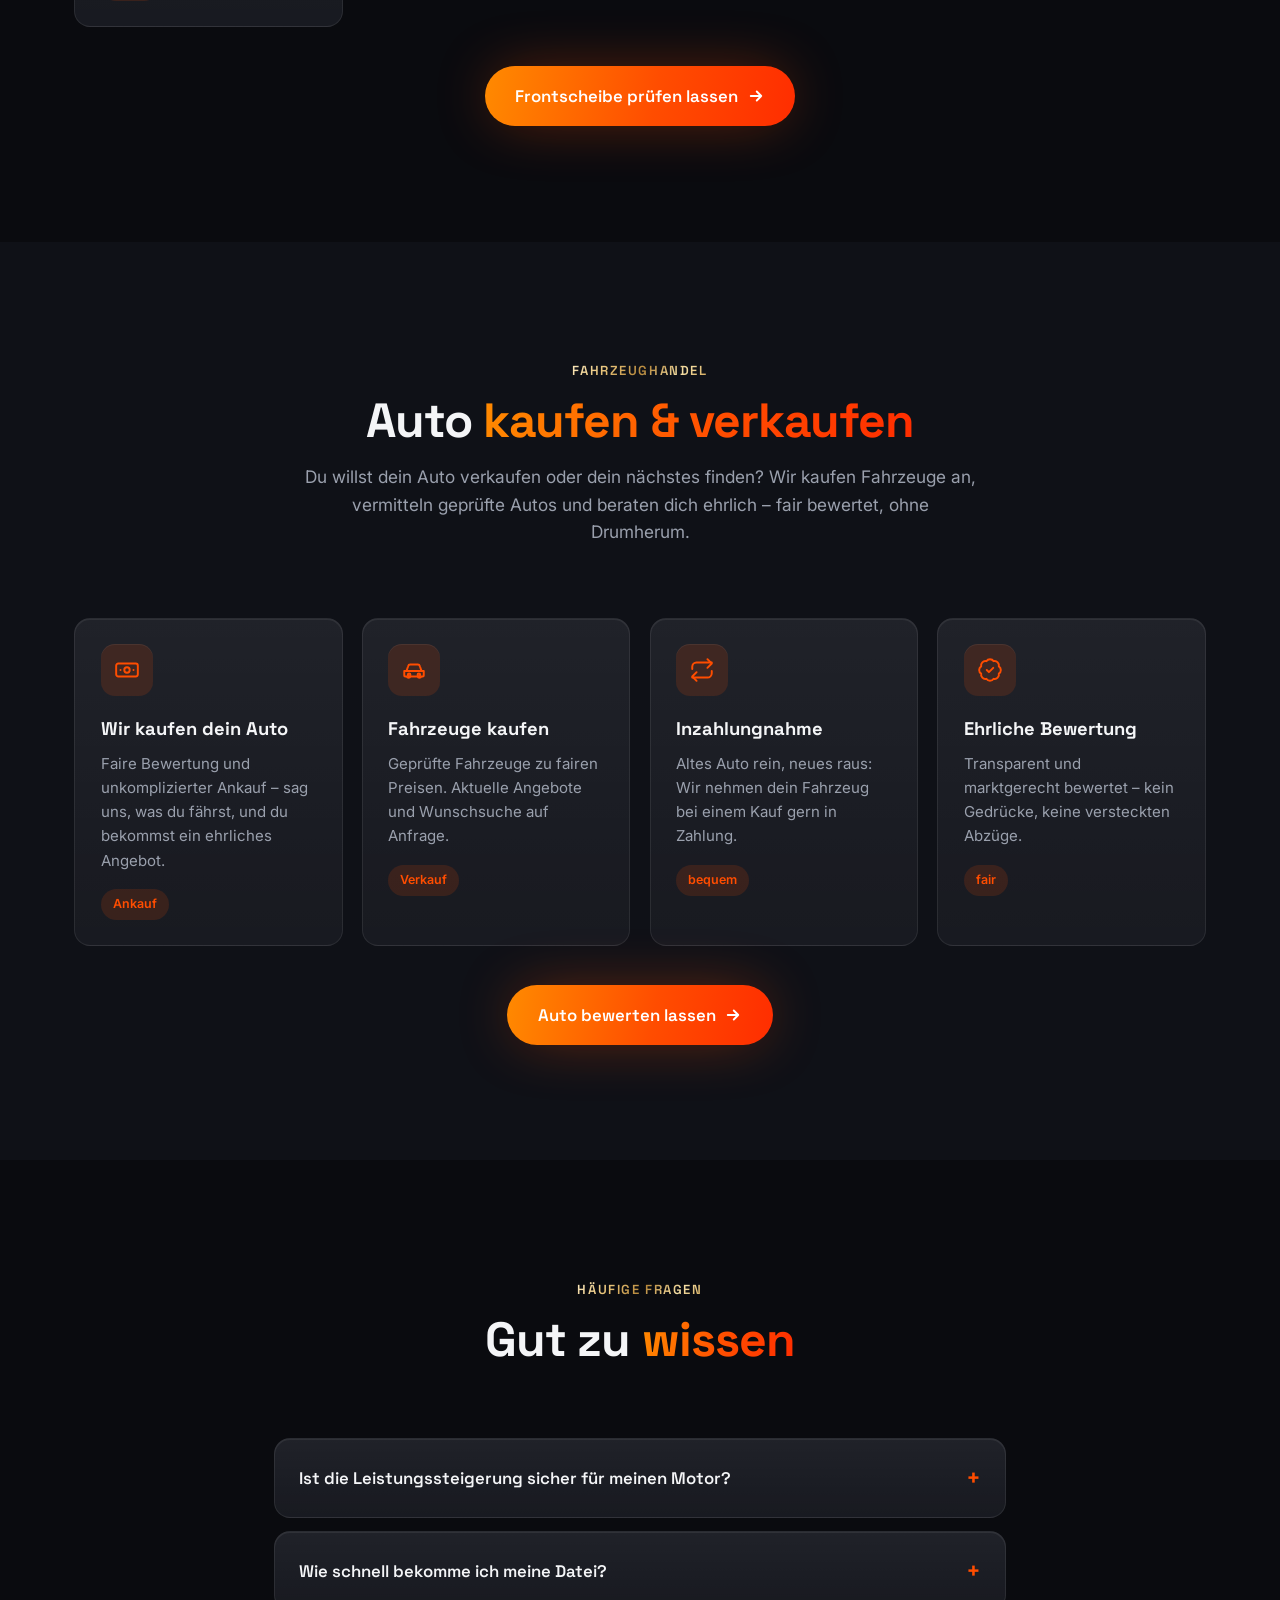
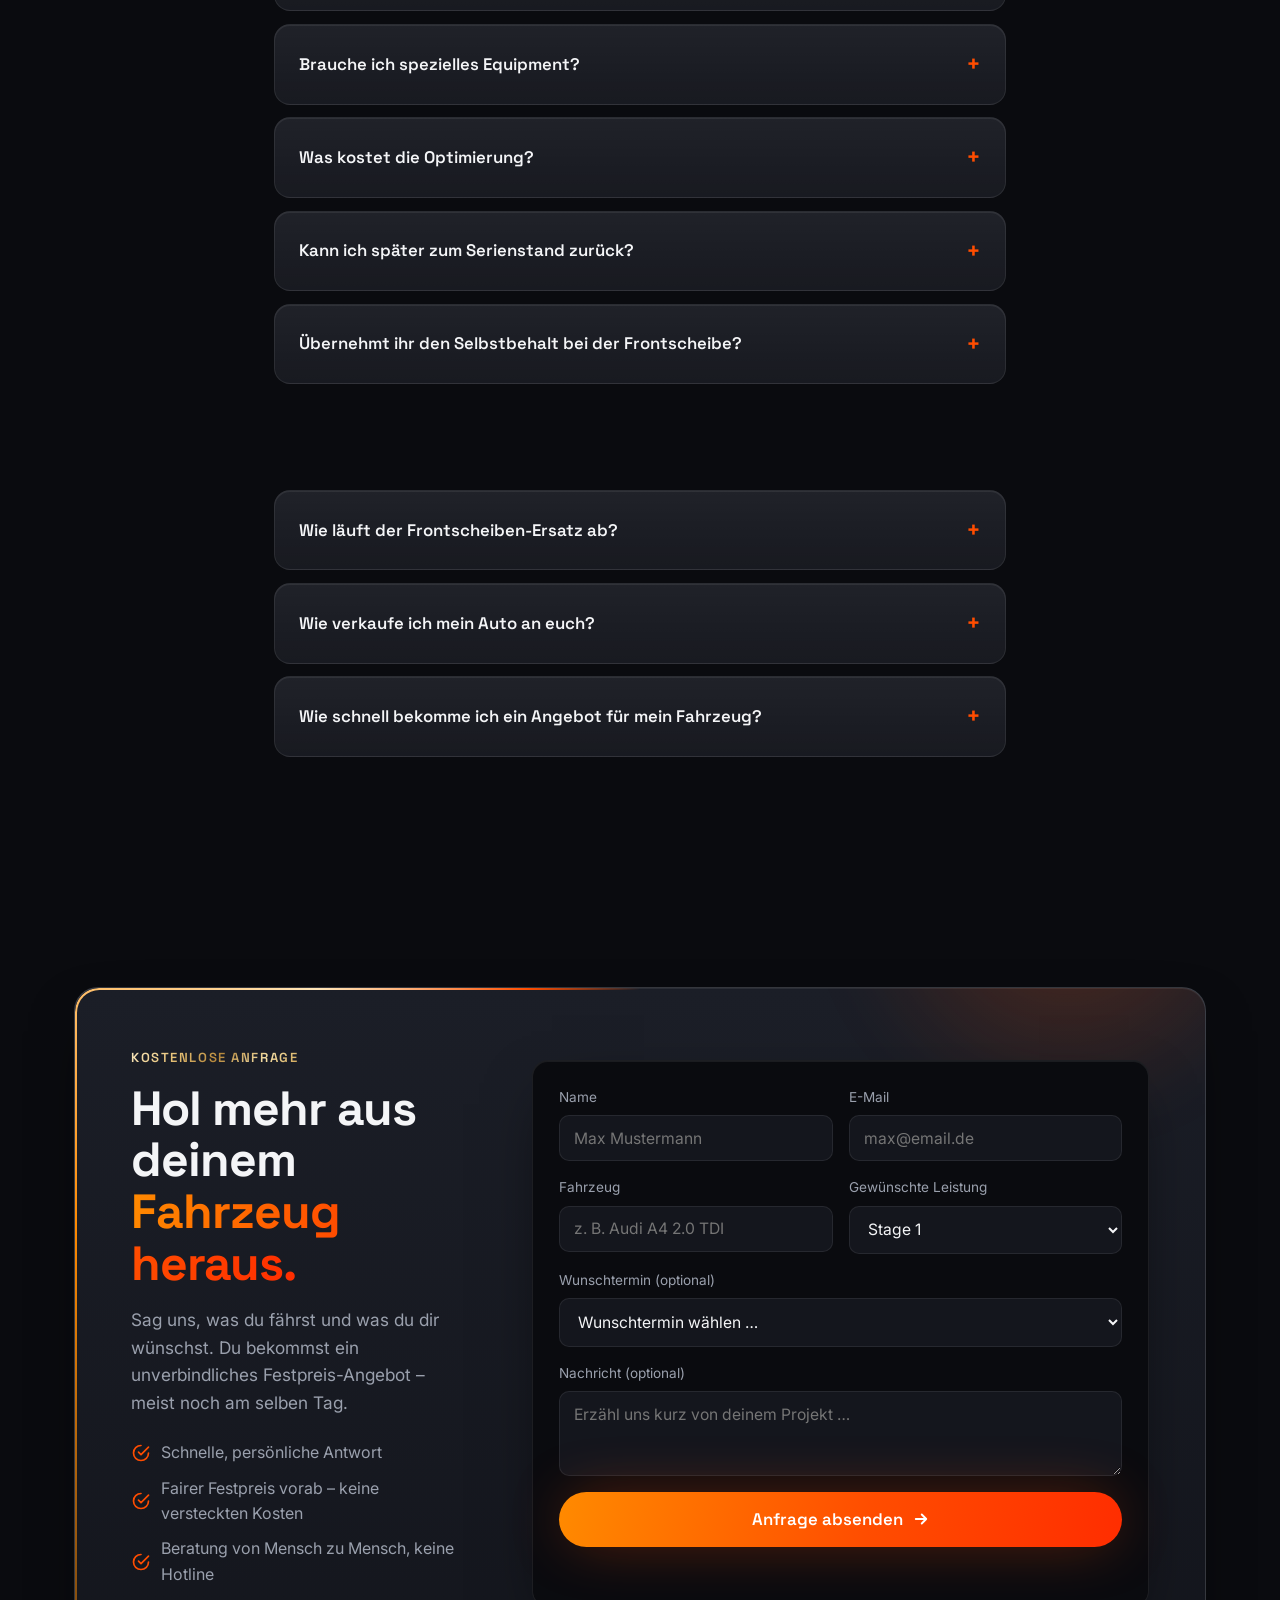
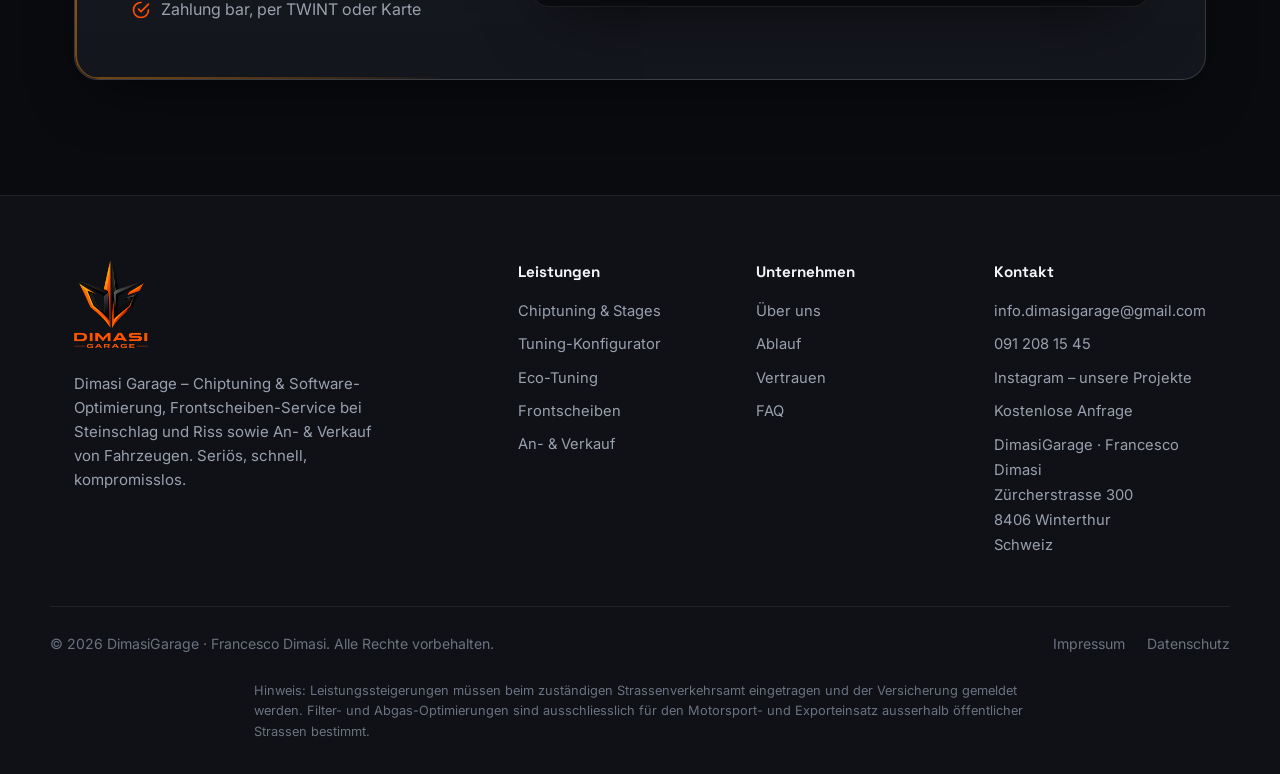
==== commit 6d423725: "feat(dimasi-garage): opening-hours dropdown for Wunschtermin + chatbot hours Replace the free-text W" ====
--- a/dimasi-garage/index.html
+++ b/dimasi-garage/index.html
@@ -719,7 +719,19 @@
             </div>
             <label>
               <span>Wunschtermin (optional)</span>
-              <input type="text" name="wunschtermin" placeholder="z. B. Mo–Fr vormittags oder ein Datum" />
+              <select name="wunschtermin">
+                <option value="">Wunschtermin wählen …</option>
+                <option>Egal – schnellstmöglich</option>
+                <option>Montag 18:00–20:00 Uhr</option>
+                <option>Montag 20:00–22:00 Uhr</option>
+                <option>Mittwoch 18:00–20:00 Uhr</option>
+                <option>Mittwoch 20:00–22:00 Uhr</option>
+                <option>Freitag 18:00–20:00 Uhr</option>
+                <option>Freitag 20:00–22:00 Uhr</option>
+                <option>Samstag 08:00–10:00 Uhr</option>
+                <option>Samstag 10:00–12:00 Uhr</option>
+                <option>Samstag 12:00–14:00 Uhr</option>
+              </select>
             </label>
             <label>
               <span>Nachricht (optional)</span>
--- a/dimasi-garage/css/styles.css
+++ b/dimasi-garage/css/styles.css
@@ -299,6 +299,34 @@
 .konfig__track > b { display: block; height: 100%; width: 0; border-radius: 8px; background: rgba(255,255,255,.14); transition: width 1s cubic-bezier(.2,.8,.2,1); }
 .konfig__bar--tuned .konfig__track > b { background: var(--gradient); }
 .konfig__bar > em { font-style: normal; font-weight: 600; font-size: .95rem; text-align: right; }
+.konfig__addons { margin-bottom: 1.5rem; }
+.konfig__addons-title { display: block; font-size: .82rem; color: var(--text-muted); text-transform: uppercase; letter-spacing: .06em; margin-bottom: .8rem; }
+.konfig__addon-list { display: flex; flex-direction: column; gap: .7rem; }
+.konfig__addon {
+  position: relative; display: block; width: 100%; text-align: left;
+  padding: 1rem 3rem 1rem 1.1rem; border-radius: var(--radius);
+  border: 1px solid var(--border); background: var(--surface);
+  color: var(--text); font-family: inherit; cursor: pointer;
+  transition: background .2s ease, border-color .2s ease;
+}
+.konfig__addon-name { display: block; font-weight: 700; font-size: 1.02rem; }
+.konfig__addon-desc { display: block; margin-top: .25rem; font-size: .85rem; line-height: 1.45; color: var(--text-dim); }
+.konfig__addon:hover { border-color: var(--border-strong); }
+.konfig__addon.is-active { border-color: var(--accent); background: rgba(255,122,26,.09); }
+.konfig__addon.is-active .konfig__addon-desc { color: var(--text-muted); }
+.konfig__addon:focus-visible { outline: 2px solid var(--accent); outline-offset: 2px; }
+.konfig__addon-check {
+  position: absolute; right: 1.1rem; top: 50%; transform: translateY(-50%);
+  width: 24px; height: 24px; border-radius: 50%;
+  border: 2px solid var(--border-strong); transition: background .2s ease, border-color .2s ease;
+}
+.konfig__addon.is-active .konfig__addon-check { background: var(--gradient); border-color: transparent; }
+.konfig__addon.is-active .konfig__addon-check::after {
+  content: ""; position: absolute; left: 8px; top: 3px;
+  width: 6px; height: 12px; border: solid #fff; border-width: 0 2px 2px 0;
+  transform: rotate(45deg);
+}
+
 .konfig__panel .btn { margin-top: auto; }
 
 @media (max-width: 820px) {
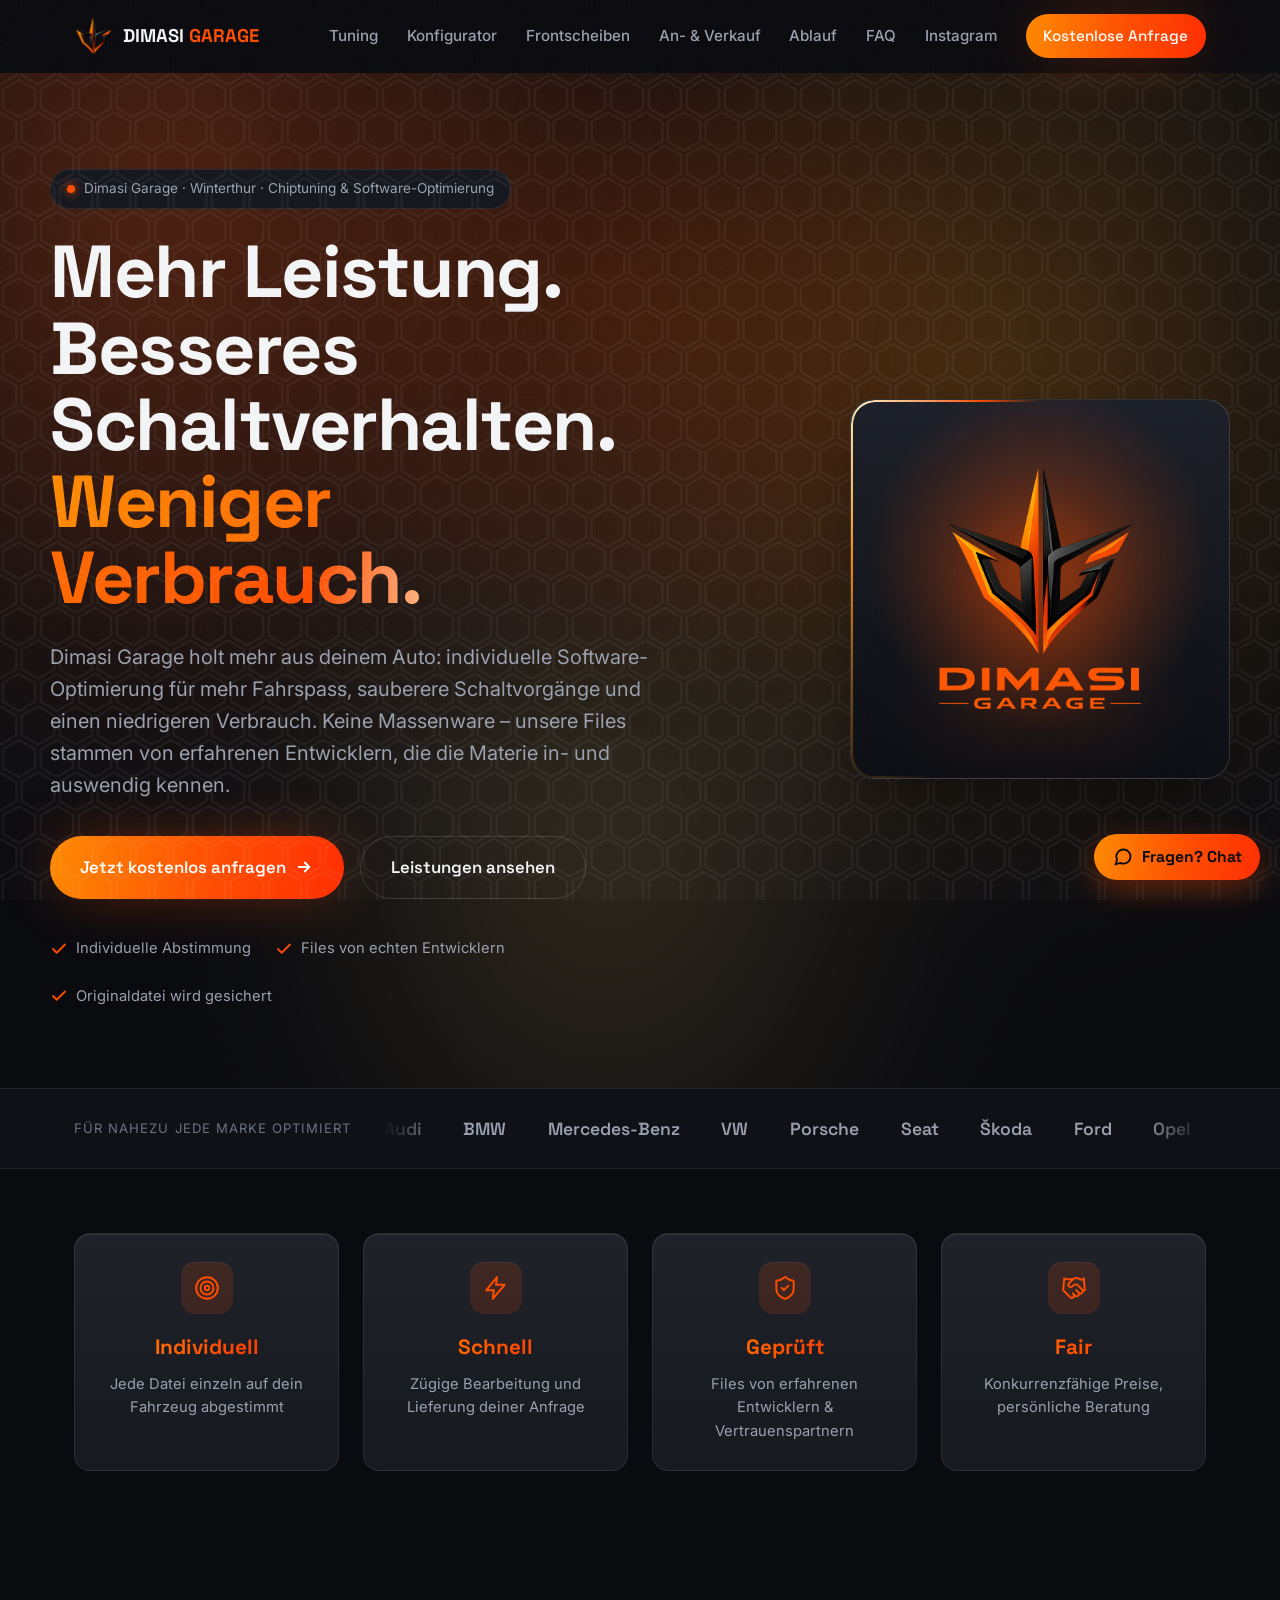
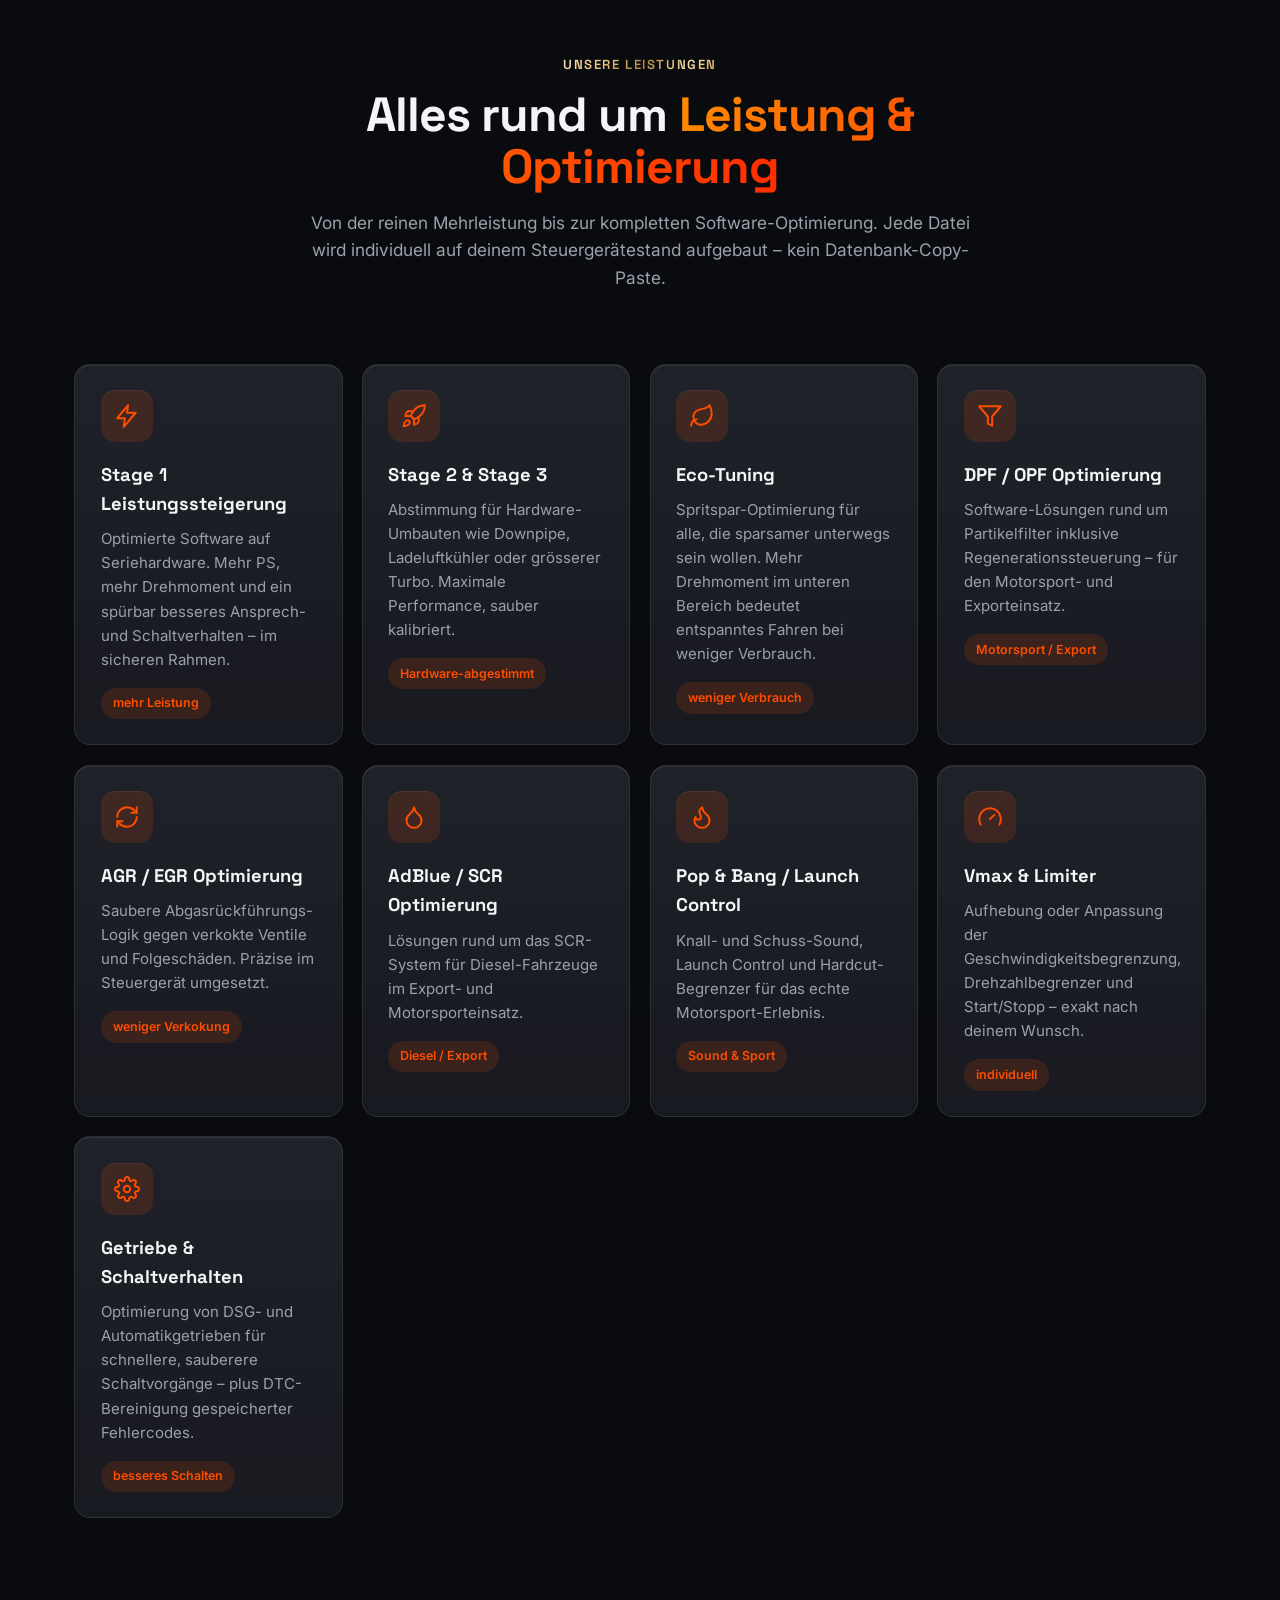
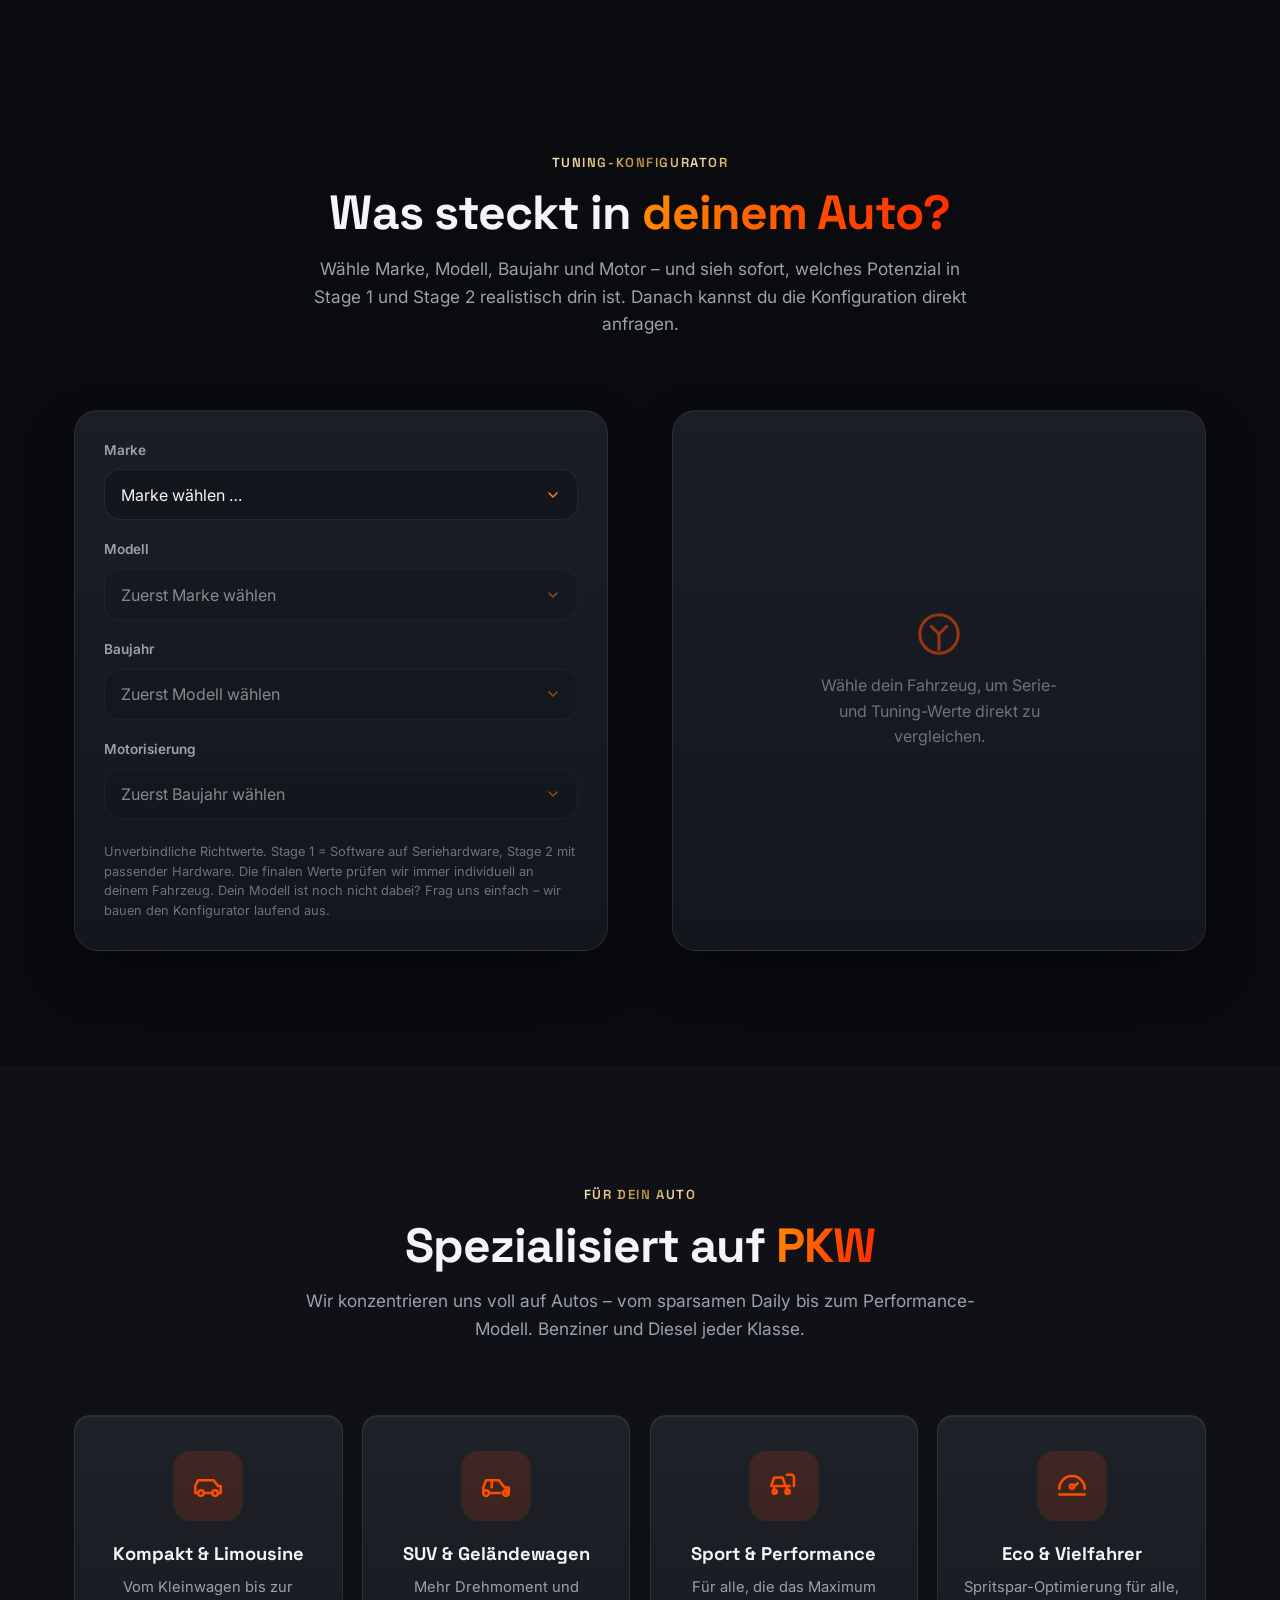
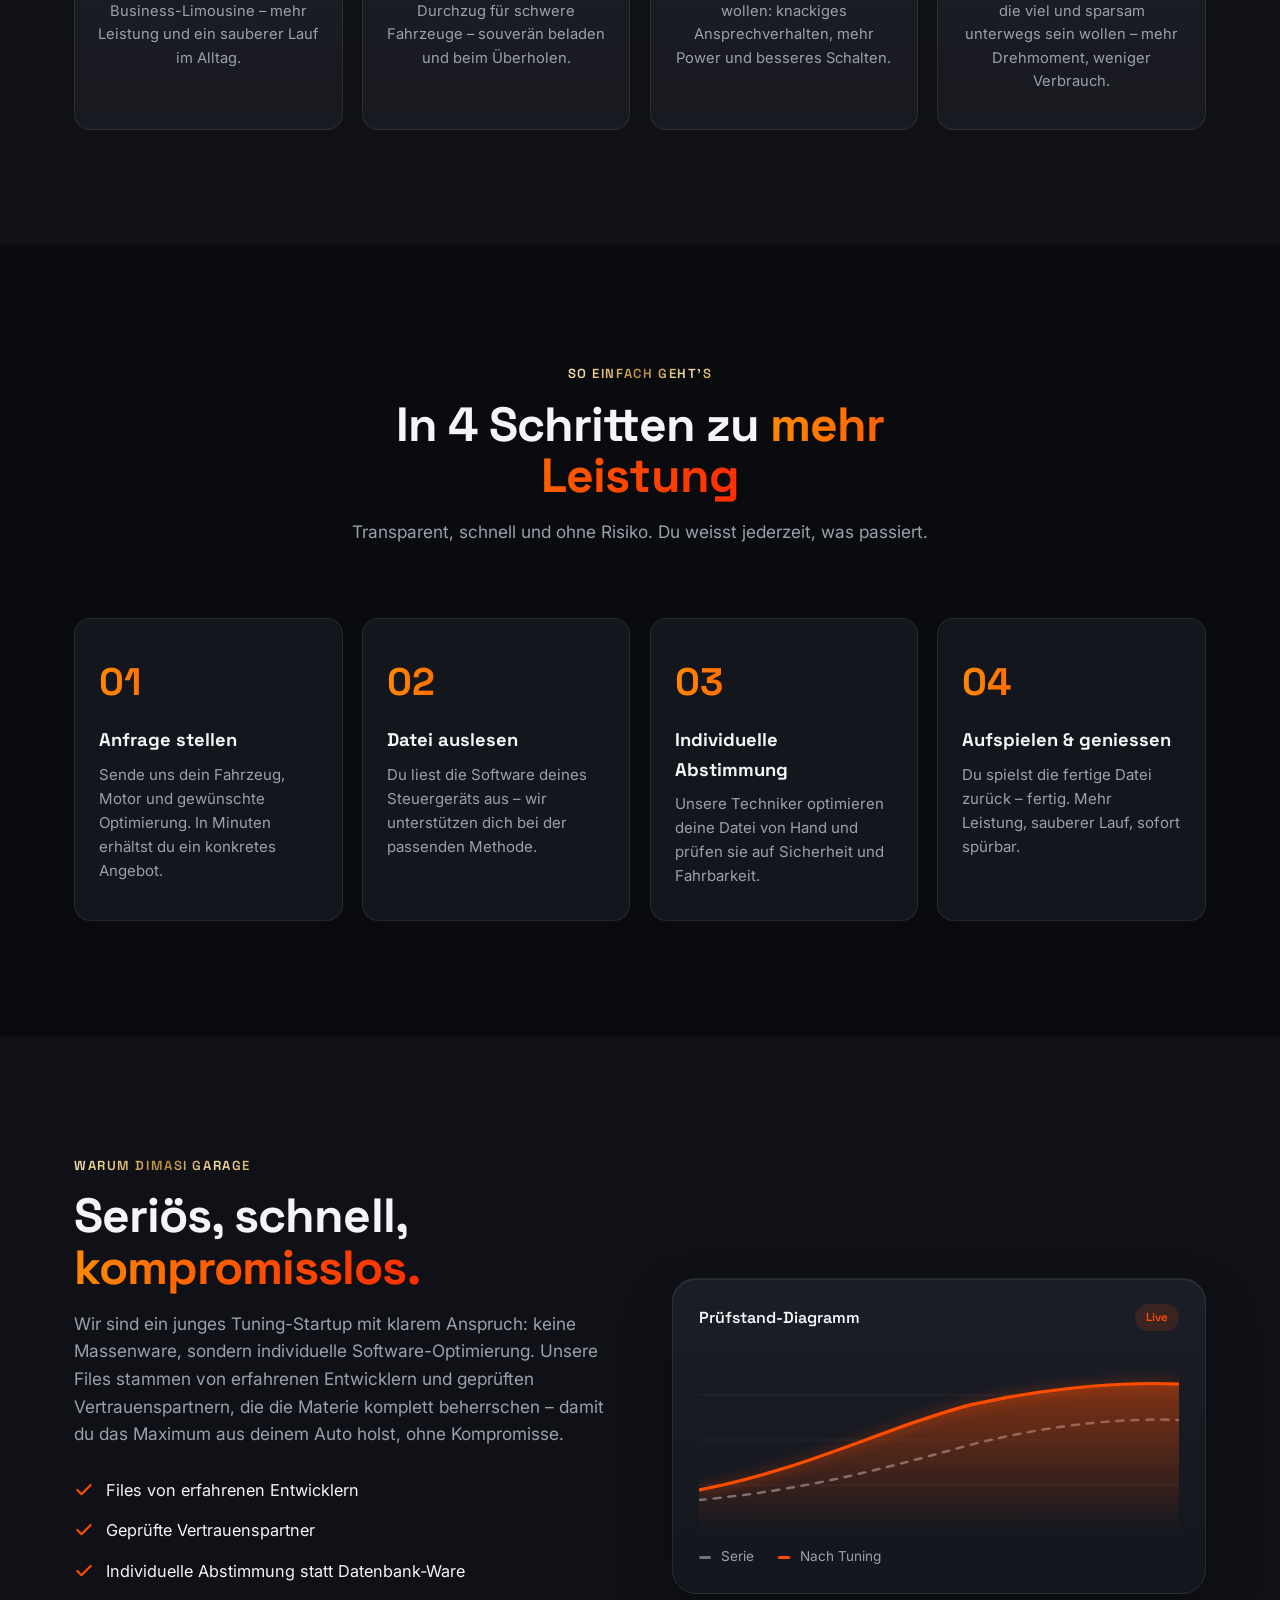
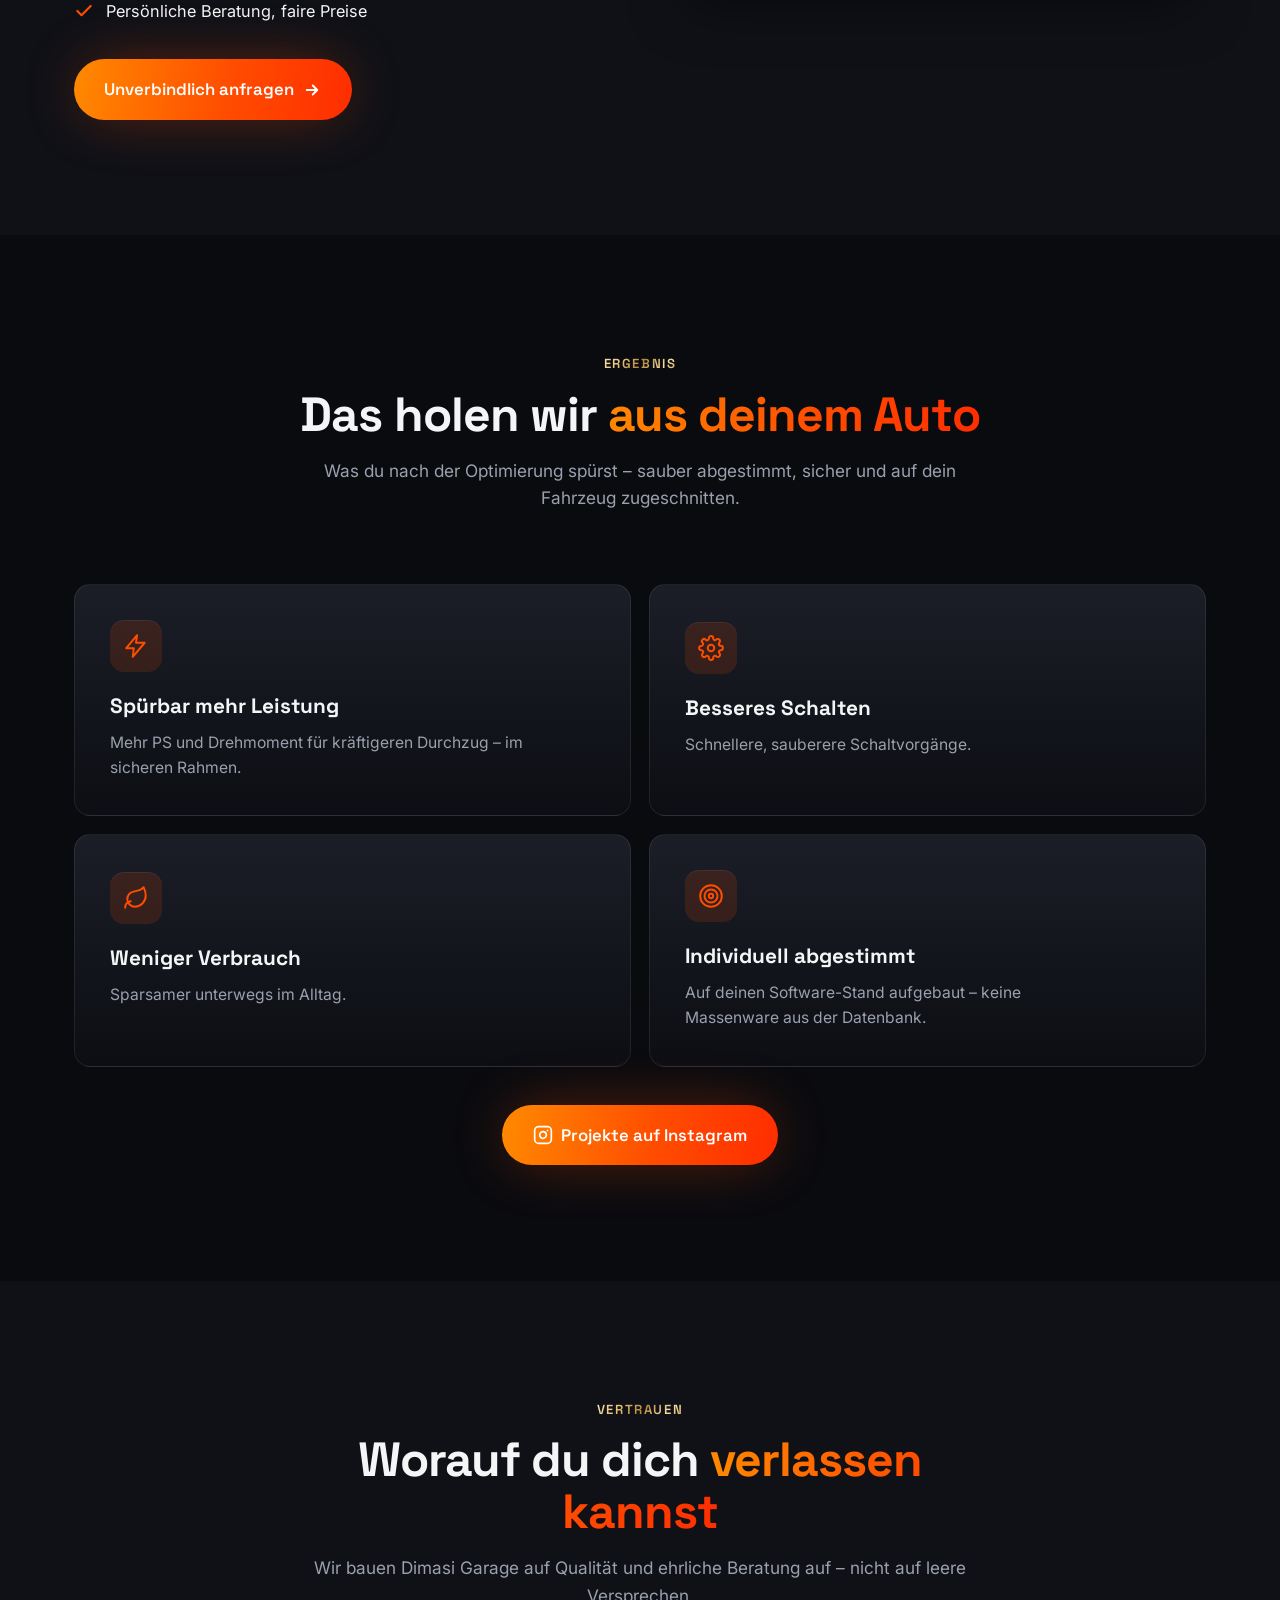
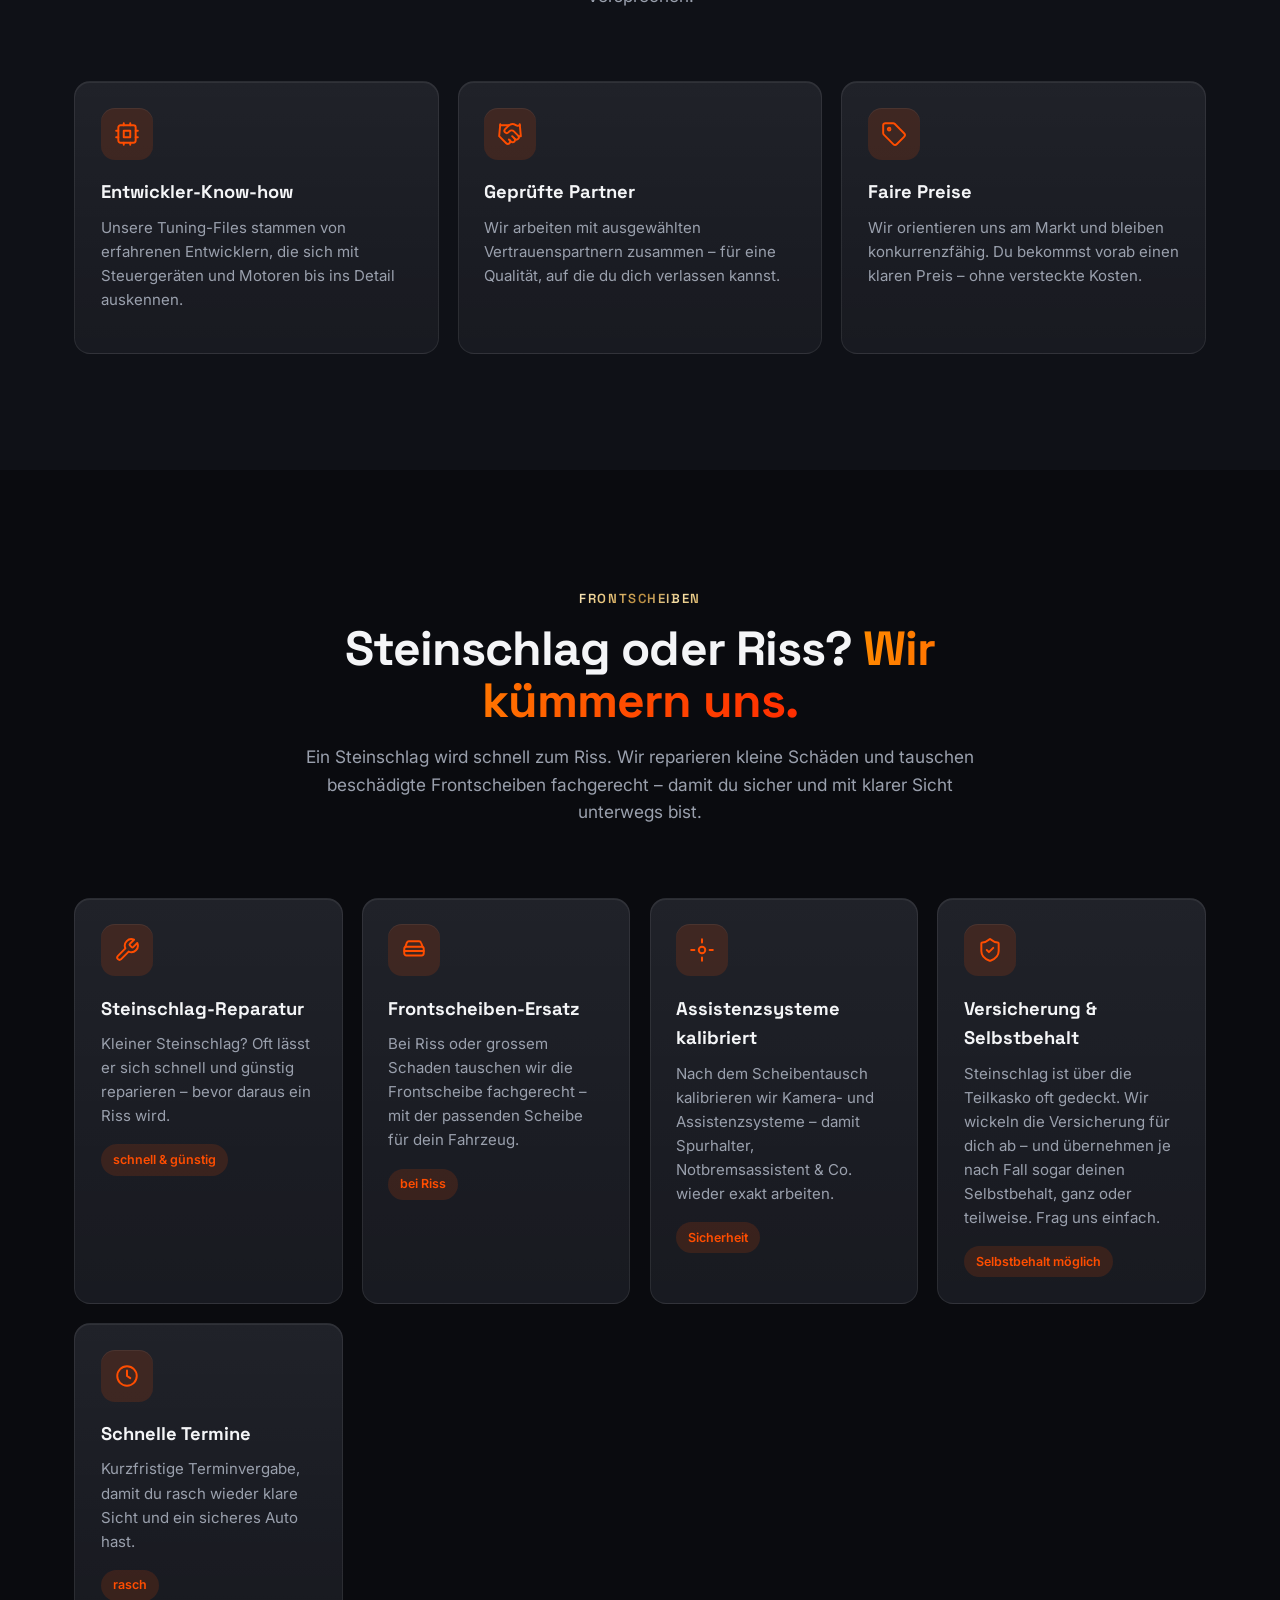
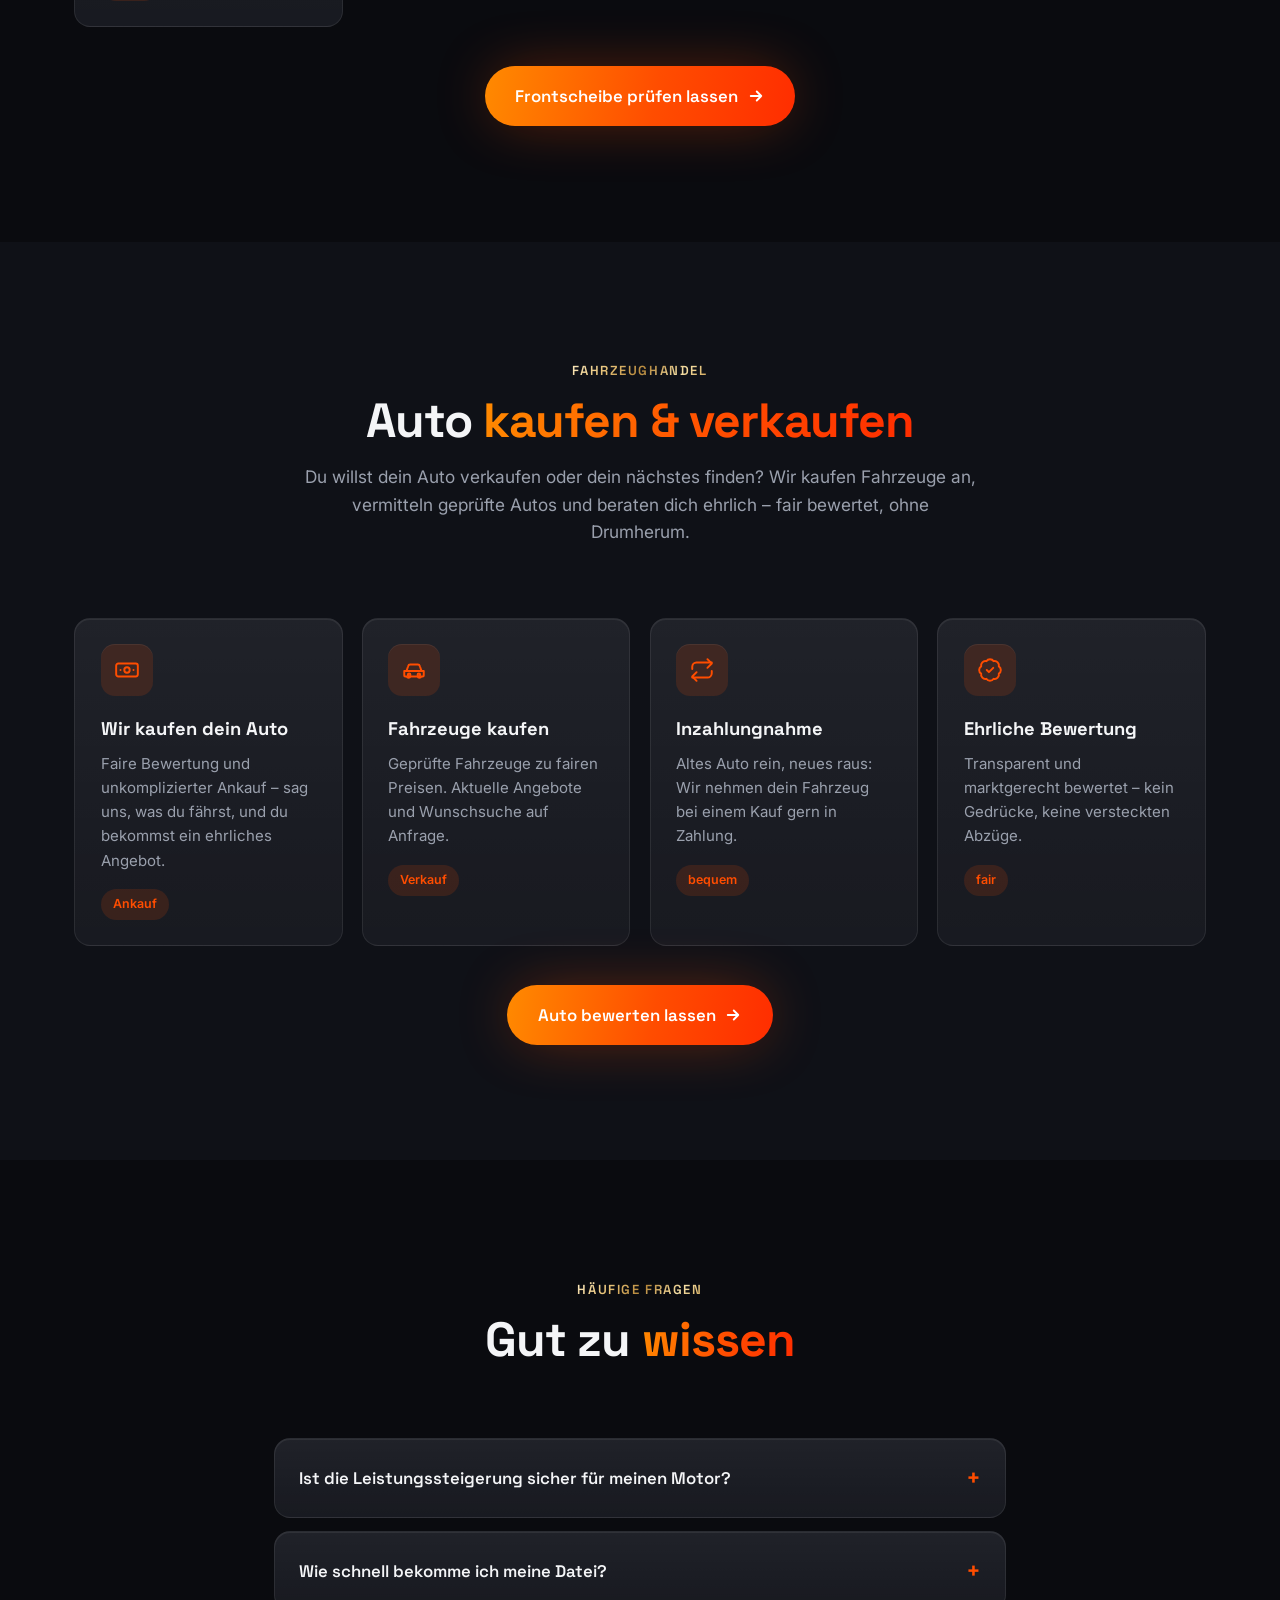
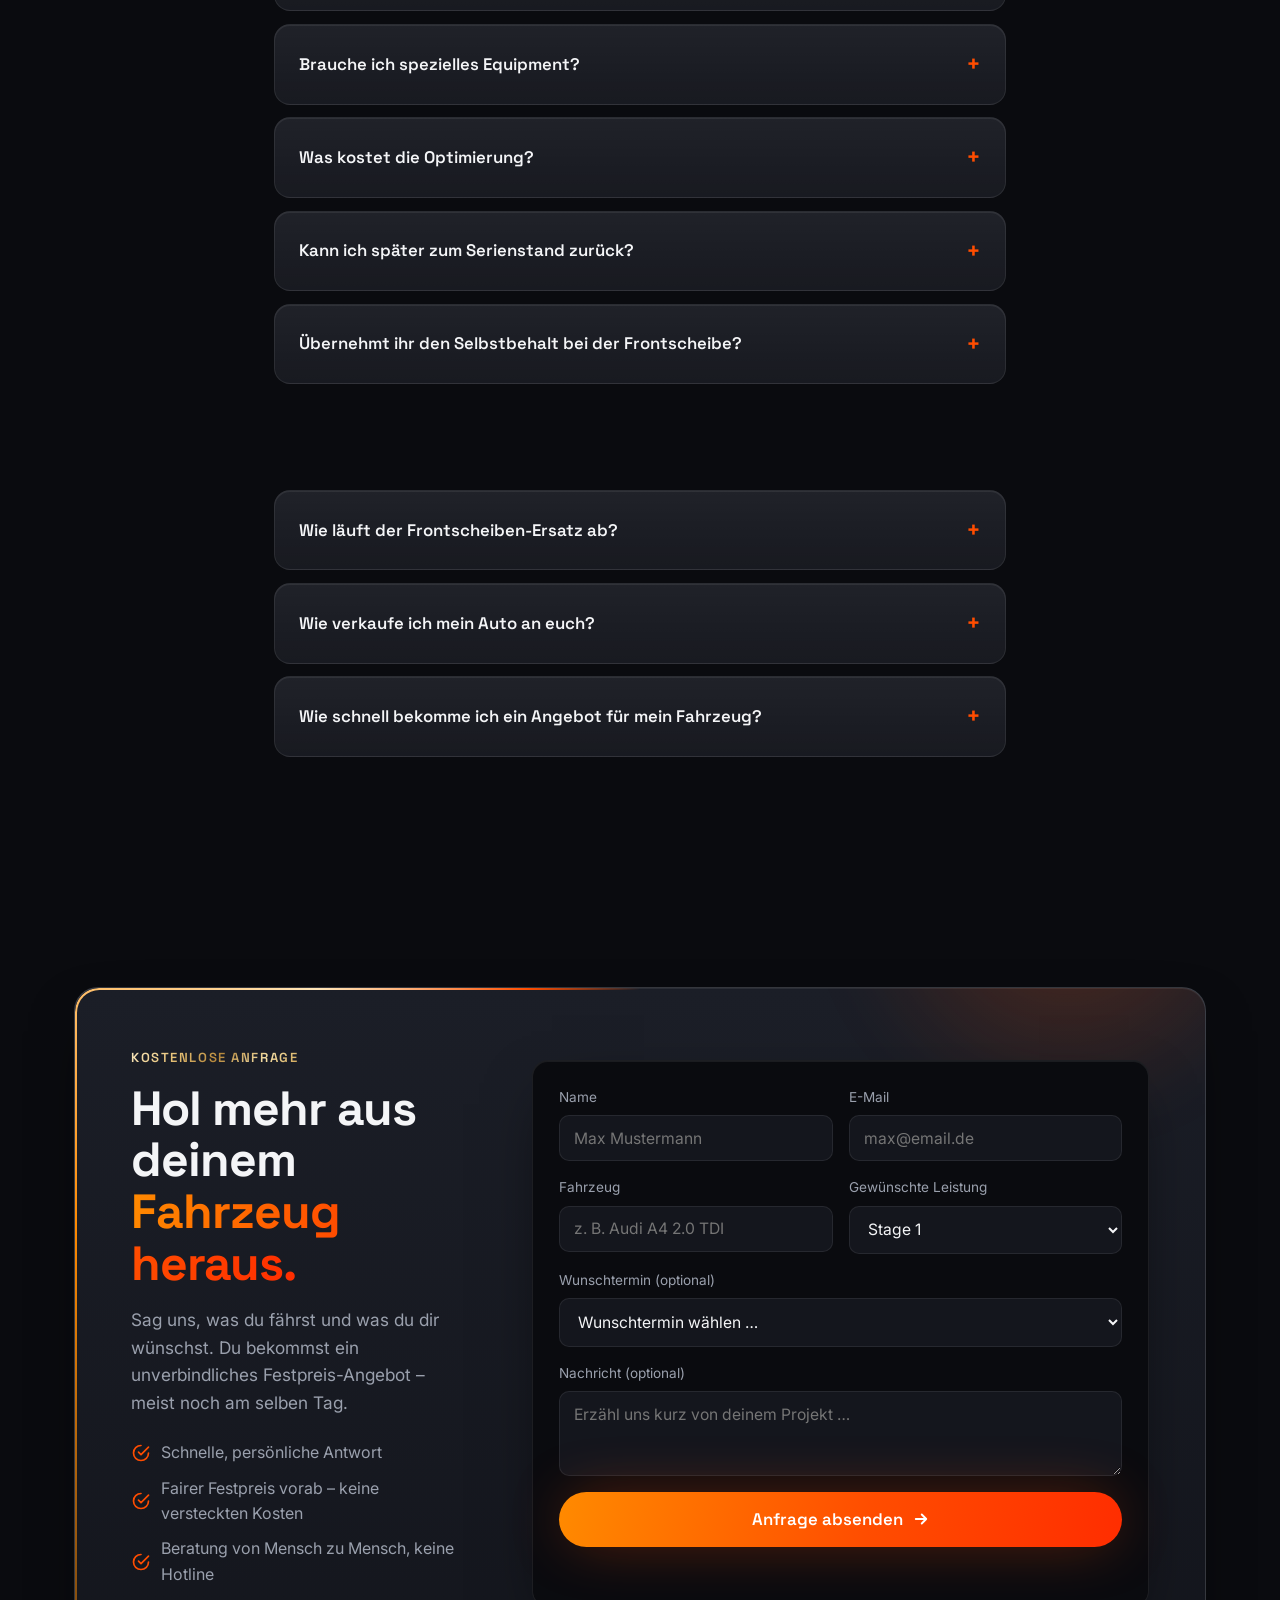
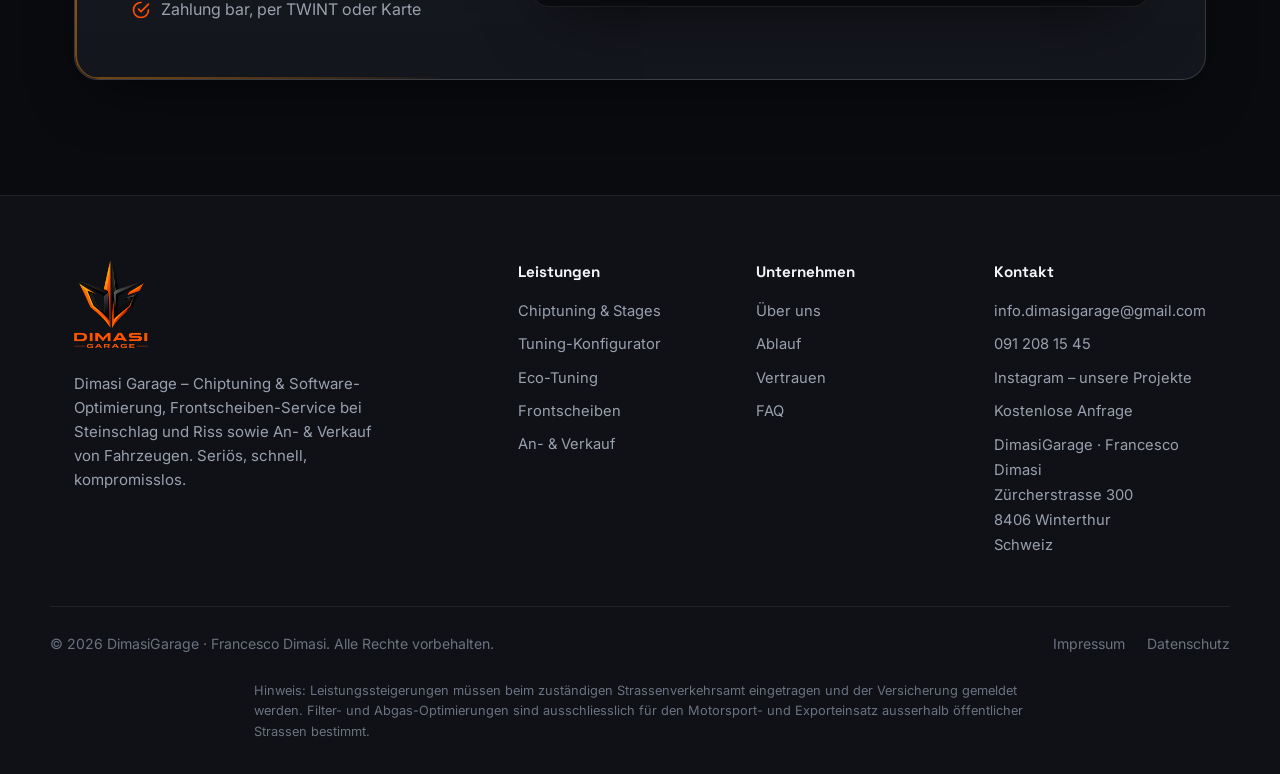
==== commit e1f19964: "fix(dimasi-garage): remove misleading power gauge from hero Drop the hero gauge card (34% / +62 PS /" ====
--- a/dimasi-garage/index.html
+++ b/dimasi-garage/index.html
@@ -118,24 +118,12 @@
         </ul>
       </div>
 
-      <!-- Hero visual + live power gauge -->
+      <!-- Hero visual -->
       <div class="hero__card reveal" data-reveal>
         <div class="hero__visual beam">
           <span class="hero__visual-streaks" aria-hidden="true"></span>
           <span class="hero__visual-glow" aria-hidden="true"></span>
           <img class="hero__visual-logo" src="assets/img/logo.png" width="568" height="680" alt="Dimasi Garage" />
-        </div>
-        <div class="gauge gauge--overlay">
-          <div class="gauge__label">Leistungszuwachs Stage 1</div>
-          <div class="gauge__value"><span class="counter" data-target="34" data-suffix="%">0</span></div>
-          <div class="gauge__bars">
-            <div class="gauge__bar"><span style="--w:62%"><i>Serie</i></span></div>
-            <div class="gauge__bar gauge__bar--tuned"><span style="--w:96%"><i>Getunt</i></span></div>
-          </div>
-          <div class="gauge__meta">
-            <div><strong class="counter" data-target="62" data-suffix=" PS">0</strong><span>Mehrleistung Ø</span></div>
-            <div><strong class="counter" data-target="78" data-suffix=" Nm">0</strong><span>Mehr Drehmoment Ø</span></div>
-          </div>
         </div>
       </div>
     </section>
